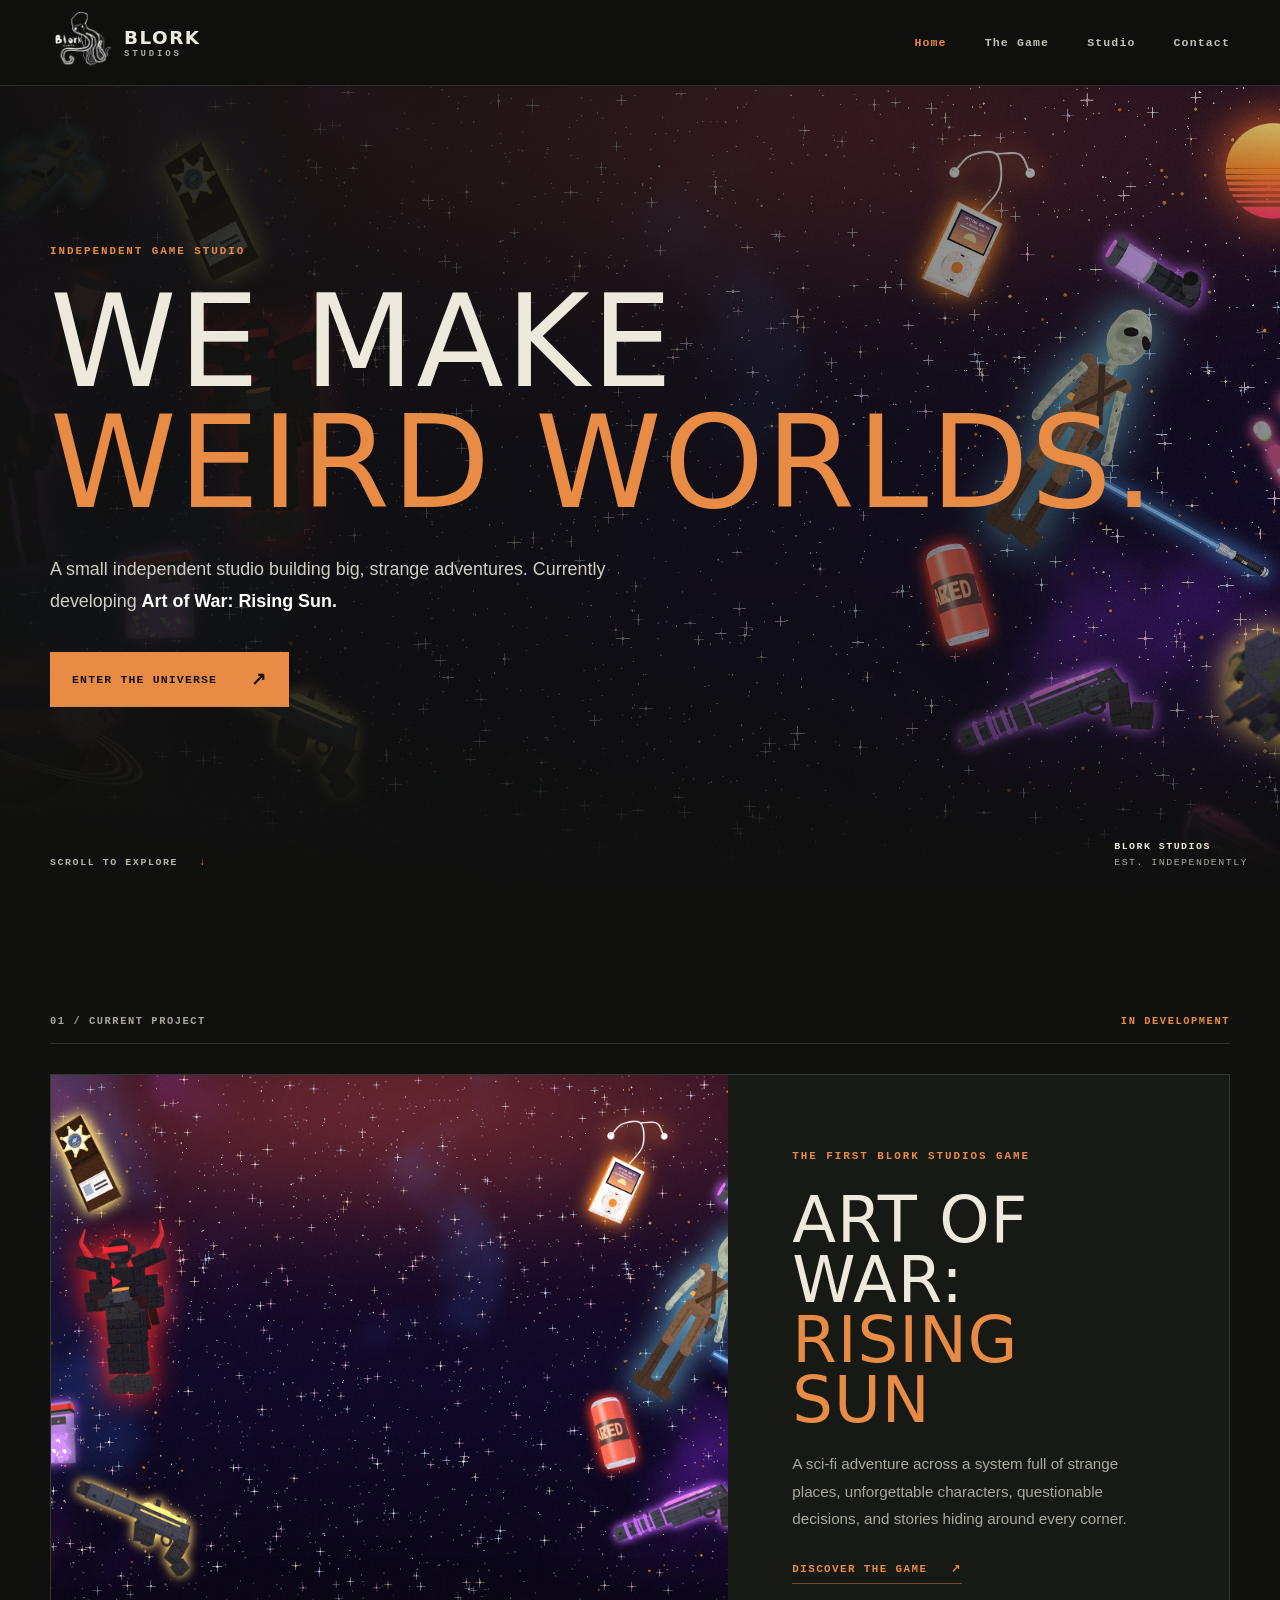
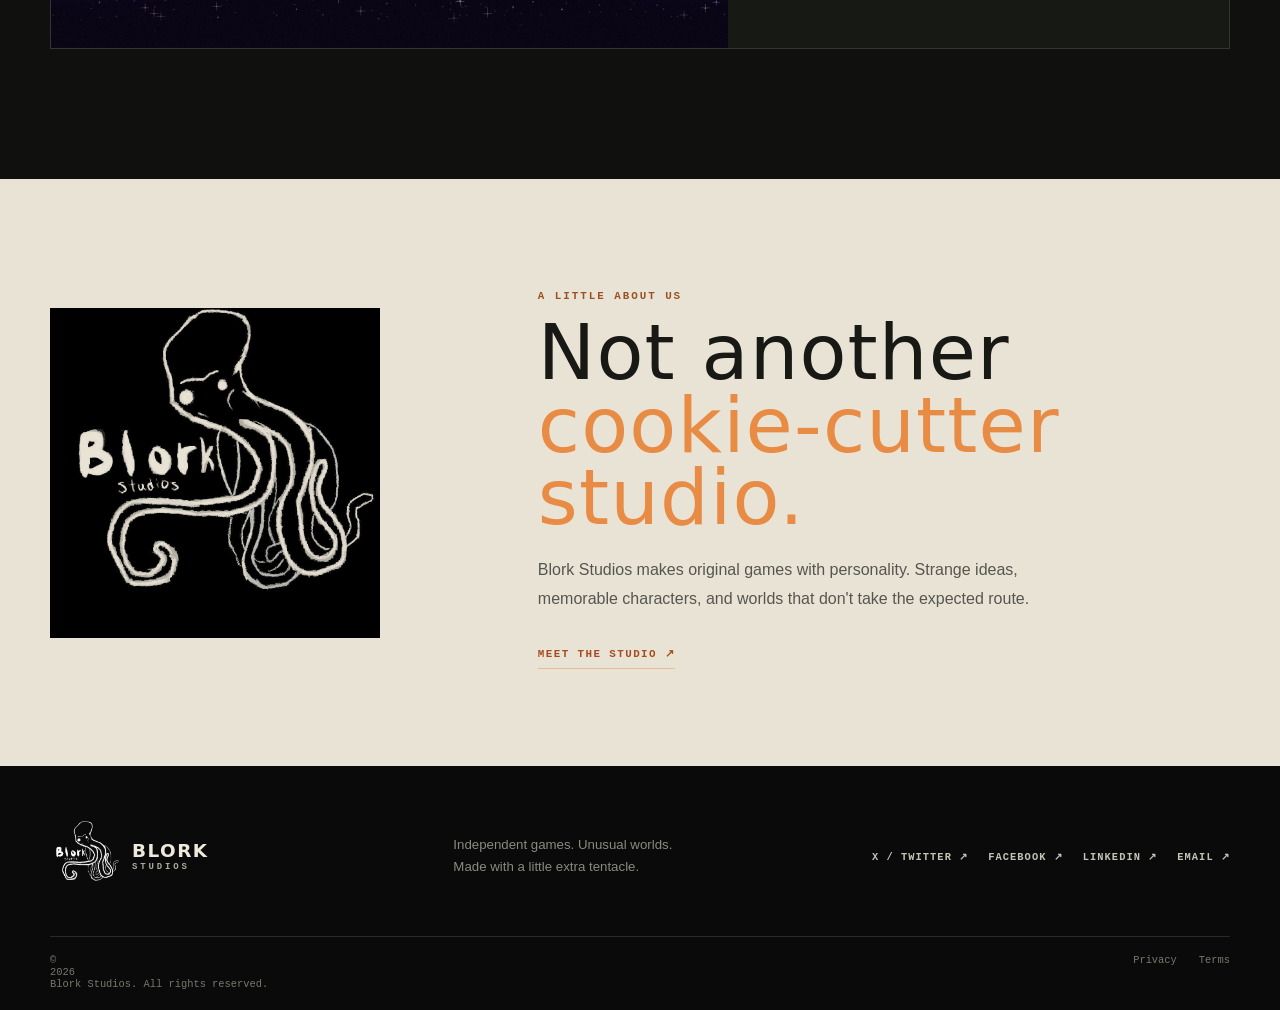
==== index.html @ 01e2d392 "Add studio and professional social links" ====
<!doctype html><html lang="en"><head><meta charset="utf-8"><meta name="viewport" content="width=device-width,initial-scale=1"><title>Blork Studios — Independent Game Studio</title><meta name="description" content="Blork Studios is an independent game studio creating Art of War: Rising Sun, a strange sci-fi adventure."><meta property="og:title" content="Blork Studios"><meta property="og:description" content="Independent games. Unusual worlds."><meta property="og:image" content="https://raw.githubusercontent.com/phil08533/blorkstudios/main/images/art%20of%20war%3A%20setting%20sun/itch-background_2560x1440.jpg"><meta name="theme-color" content="#11110f"><link rel="icon" type="image/jpeg" href="images/blork%20games/873855989_122103760317522382_2329651571615865640_n.jpg"><link rel="stylesheet" href="css/styles.css"><script defer src="js/main.js"></script></head><body class="studio"><header class="site-header"><a class="identity" href="index.html"><img src="../images/blork%20games/873855989_122103760317522382_2329651571615865640_n.jpg" alt="Blork Studios octopus logo"><span>BLORK <small>STUDIOS</small></span></a><button class="menu" aria-label="Open navigation">☰</button><nav><a class="active" href="index.html">Home</a><a class="" href="games/art-of-war.html">The Game</a><a class="" href="about.html">Studio</a><a class="" href="contact.html">Contact</a></nav></header><main><section class="home-hero"><div class="hero-backdrop"></div><div class="hero-content"><p class="eyebrow">INDEPENDENT GAME STUDIO</p><h1>WE MAKE<br><em>WEIRD WORLDS.</em></h1><p class="hero-copy">A small independent studio building big, strange adventures. Currently developing <strong>Art of War: Rising Sun.</strong></p><a class="button" href="games/art-of-war.html">ENTER THE UNIVERSE <span>↗</span></a></div><div class="hero-index">BLORK STUDIOS <span>EST. INDEPENDENTLY</span></div><a class="scroll-cue" href="#featured">SCROLL TO EXPLORE <span>↓</span></a></section><section class="featured wrap" id="featured"><div class="section-kicker"><span>01 / CURRENT PROJECT</span><span>IN DEVELOPMENT</span></div><a class="feature-card" href="games/art-of-war.html"><div class="feature-image"><img src="images/art%20of%20war%3A%20setting%20sun/itch-background_2560x1440.jpg" alt="Art of War: Rising Sun universe"></div><div class="feature-info"><p class="eyebrow">THE FIRST BLORK STUDIOS GAME</p><h2>ART OF WAR:<br><em>RISING SUN</em></h2><p>A sci-fi adventure across a system full of strange places, unforgettable characters, questionable decisions, and stories hiding around every corner.</p><span class="text-link">DISCOVER THE GAME <b>↗</b></span></div></a></section><section class="studio-note"><div class="wrap note-inner"><img src="images/blork%20games/873855989_122103760317522382_2329651571615865640_n.jpg" alt="Blork Studios octopus logo"><div><p class="eyebrow">A LITTLE ABOUT US</p><h2>Not another<br><em>cookie-cutter studio.</em></h2><p>Blork Studios makes original games with personality. Strange ideas, memorable characters, and worlds that don't take the expected route.</p><a class="text-link" href="about.html">MEET THE STUDIO ↗</a></div></div></section></main><footer class="site-footer"><div class="footer-main"><a class="identity" href="index.html"><img src="../images/blork%20games/873855989_122103760317522382_2329651571615865640_n.jpg" alt=""><span>BLORK <small>STUDIOS</small></span></a><p>Independent games. Unusual worlds.<br>Made with a little extra tentacle.</p><div class="socials"><a href="https://x.com/blork" target="_blank" rel="noopener">X / TWITTER ↗</a><a href="https://www.facebook.com/people/Blork-Studio" target="_blank" rel="noopener">FACEBOOK ↗</a><a href="https://www.linkedin.com/in/philip-gonzale" target="_blank" rel="noopener">LINKEDIN ↗</a><a href="mailto:blorkstudios@gmail.com">EMAIL ↗</a></div></div><div class="footer-bottom"><span>© <span data-year></span> Blork Studios. All rights reserved.</span><span><a href="privacy.html">Privacy</a><a href="terms.html">Terms</a></span></div></footer></body></html>
---- css/styles.css ----
:root{--black:#10110f;--black2:#171915;--paper:#eee9dd;--muted:#aaa99e;--line:#ffffff20;--orange:#e78b45;--display:Impact,'Arial Narrow',system-ui,sans-serif;--body:Arial,Helvetica,sans-serif;--mono:'Courier New',monospace}*{box-sizing:border-box}html{scroll-behavior:smooth}body{margin:0;background:var(--black);color:var(--paper);font:16px/1.65 var(--body)}a{color:inherit;text-decoration:none}img{display:block;max-width:100%}.wrap{width:min(1180px,calc(100% - 64px));margin:auto}h1,h2,h3{font-family:var(--display);font-weight:500;line-height:.94;letter-spacing:.015em;margin:0}h1{font-size:clamp(4.4rem,10vw,9.5rem)}h2{font-size:clamp(3rem,6vw,6rem)}h3{font-size:2rem}em{font-style:normal;color:var(--orange)}.eyebrow{font:700 .68rem var(--mono);letter-spacing:.18em;color:var(--orange)}.site-header{height:86px;padding:0 max(32px,calc((100vw - 1180px)/2));display:flex;align-items:center;justify-content:space-between;border-bottom:1px solid var(--line);position:relative;z-index:10;background:#10110ff2}.identity{display:flex;align-items:center;gap:12px;font:700 1.15rem var(--display);letter-spacing:.08em}.identity img{width:62px;height:62px;object-fit:contain;mix-blend-mode:screen}.identity small{display:block;font:600 .56rem var(--mono);letter-spacing:.32em;color:var(--muted);margin-top:1px}.site-header nav{display:flex;gap:38px;font:700 .72rem var(--mono);letter-spacing:.1em}.site-header nav a{color:#c2c0b5;transition:color .2s}.site-header nav a:hover,.site-header nav a.active{color:var(--orange)}.menu{display:none;background:none;border:0;color:var(--paper);font-size:1.5rem}.home-hero,.game-hero{min-height:calc(100vh - 86px);position:relative;display:flex;align-items:center;overflow:hidden;background:#171714}.hero-backdrop{position:absolute;inset:0;background-image:linear-gradient(90deg,#10110ff2 0%,#10110fbf 43%,#10110f35 100%),linear-gradient(0deg,#10110f 0%,transparent 30%),url('../images/art%20of%20war%3A%20setting%20sun/itch-background_2560x1440.jpg');background-size:cover;background-position:center}.hero-content{position:relative;z-index:1;width:min(1180px,calc(100% - 64px));margin:auto;padding:95px 0 140px}.hero-content h1{margin:25px 0 30px}.hero-copy{max-width:560px;color:#d0cec4;font-size:1.12rem;line-height:1.8;margin:0 0 34px}.hero-copy strong{color:white}.button{display:inline-flex;align-items:center;gap:34px;background:var(--orange);color:#17120e;padding:17px 22px;font:700 .72rem var(--mono);letter-spacing:.1em;transition:background .2s,transform .2s}.button:hover{background:#ffad6b;transform:translateY(-3px)}.button span{font-size:1.1rem}.hero-index{position:absolute;right:32px;bottom:32px;z-index:2;font:700 .62rem var(--mono);letter-spacing:.15em;color:#eee9dd}.hero-index span{display:block;text-align:right;color:#aaa99e;font-weight:400;margin-top:5px}.scroll-cue{position:absolute;bottom:32px;left:max(32px,calc((100vw - 1180px)/2));font:700 .62rem var(--mono);letter-spacing:.16em;color:#b7b4a9}.scroll-cue span{color:var(--orange);padding-left:14px}.featured{padding:115px 0 130px}.section-kicker{display:flex;justify-content:space-between;border-bottom:1px solid var(--line);padding-bottom:16px;margin-bottom:30px;font:700 .65rem var(--mono);letter-spacing:.15em;color:#a9a79c}.section-kicker span:last-child{color:var(--orange)}.feature-card{display:grid;grid-template-columns:1.15fr .85fr;min-height:420px;background:var(--black2);border:1px solid var(--line);transition:border-color .2s}.feature-card:hover{border-color:var(--orange)}.feature-image{overflow:hidden;min-height:420px}.feature-image img{width:100%;height:100%;object-fit:cover;transition:transform .6s}.feature-card:hover .feature-image img{transform:scale(1.04)}.feature-info{padding:clamp(30px,5vw,70px);display:flex;flex-direction:column;align-items:flex-start;justify-content:center}.feature-info h2{font-size:clamp(3rem,5vw,5rem);margin:17px 0 20px}.feature-info>p:not(.eyebrow){color:var(--muted);line-height:1.8;font-size:.95rem;margin:0 0 30px}.text-link{font:700 .68rem var(--mono);letter-spacing:.13em;color:var(--orange);border-bottom:1px solid #e78b4570;padding-bottom:8px}.text-link b{padding-left:16px}.studio-note{background:#e9e3d6;color:#181915;padding:100px 0}.note-inner{display:grid;grid-template-columns:.7fr 1.3fr;align-items:center;gap:9vw}.note-inner>img{width:min(100%,330px);mix-blend-mode:multiply}.note-inner h2{font-size:clamp(3rem,6vw,5.5rem);margin:15px 0 22px}.note-inner .eyebrow{color:#9c5125}.note-inner p:not(.eyebrow){max-width:550px;color:#55564f;line-height:1.8;margin-bottom:26px}.note-inner .text-link{color:#a54d20}.site-footer{padding:55px max(32px,calc((100vw - 1180px)/2)) 20px;background:#090a09}.footer-main{display:grid;grid-template-columns:1fr 1fr 1fr;align-items:center;gap:30px;padding-bottom:45px}.footer-main .identity img{width:70px;height:70px}.footer-main>p{color:#898a81;font-size:.83rem}.socials{display:flex;justify-content:flex-end;gap:20px;flex-wrap:wrap}.socials a,.contact-socials a{font:700 .65rem var(--mono);letter-spacing:.1em;color:#c5c2b7}.socials a:hover,.contact-socials a:hover{color:var(--orange)}.footer-bottom{border-top:1px solid var(--line);padding-top:17px;display:flex;justify-content:space-between;color:#77796f;font: .65rem var(--mono)}.footer-bottom span:last-child{display:flex;gap:22px}.footer-bottom a:hover{color:var(--orange)}.game{--orange:#ed9950}.game-hero .hero-backdrop{background-image:linear-gradient(90deg,#100d0cf5 0%,#100d0cbd 46%,#100d0c38 100%),linear-gradient(0deg,#100d0c 0%,transparent 30%),url('../images/art%20of%20war%3A%20setting%20sun/itch-background_2560x1440.jpg')}.game-intro{padding:120px 0;display:grid;grid-template-columns:.85fr 1.15fr;gap:8vw}.game-intro h2{margin-top:20px}.intro-copy{color:#aaa99e;max-width:620px}.intro-copy .large{font-size:1.4rem;line-height:1.5;color:#eee9dd}.world-features{background:#1a1b17;padding:100px 0}.feature-grid{display:grid;grid-template-columns:repeat(4,1fr);gap:28px}.feature-grid article{border-top:1px solid #ffffff30;padding-top:18px}.feature-grid article>span{font:.68rem var(--mono);color:var(--orange)}.feature-grid h3{font-size:1.7rem;margin:30px 0 12px}.feature-grid p{font-size:.86rem;color:#aaa99e;line-height:1.8}.gallery-section{padding:120px 0}.section-heading{display:flex;justify-content:space-between;align-items:end;gap:30px;margin-bottom:40px}.section-heading h2{margin-top:16px}.section-heading>p{max-width:360px;color:var(--muted);font-size:.9rem}.gallery-grid{display:grid;grid-template-columns:repeat(3,1fr);gap:12px}.gallery-grid figure{position:relative;margin:0;overflow:hidden;background:#24241f;cursor:zoom-in}.gallery-grid figure.gallery-wide{grid-column:span 2}.gallery-grid img{width:100%;height:250px;object-fit:cover;transition:transform .45s,filter .3s;filter:saturate(.82)}.gallery-grid .gallery-wide img{height:360px}.gallery-grid figure:hover img{transform:scale(1.045);filter:saturate(1.1)}.gallery-grid figcaption{position:absolute;bottom:0;left:0;right:0;padding:40px 16px 13px;background:linear-gradient(transparent,#000c);font:700 .62rem var(--mono);letter-spacing:.14em}.game-outro{padding:110px 0;background:linear-gradient(115deg,#29170f,#100d0c 70%)}.game-outro h2{margin:20px 0}.game-outro>div>p:not(.eyebrow){max-width:500px;color:#b8aca1;margin:0 0 28px}.lightbox{position:fixed;inset:0;z-index:50;background:#050605f5;display:flex;align-items:center;justify-content:center;padding:45px}.lightbox[hidden]{display:none}.lightbox img{max-width:90vw;max-height:82vh;object-fit:contain}.lightbox button{position:absolute;background:none;border:0;color:white;font-size:3rem;cursor:pointer}.lightbox .close{right:25px;top:10px}.lightbox .prev{left:20px;top:48%}.lightbox .next{right:20px;top:48%}.lightbox p{position:absolute;bottom:12px;color:#ccc;font:.7rem var(--mono)}.simple-hero{padding:115px 0 90px;background:linear-gradient(110deg,#24241f,#10110f 70%)}.simple-hero h1{margin:20px 0}.simple-hero .hero-copy{margin:0}.about-content{padding:110px 0;display:grid;grid-template-columns:.7fr 1.3fr;gap:10vw;align-items:center}.about-mark img{width:100%;max-width:320px;mix-blend-mode:screen}.about-content h2{font-size:clamp(3rem,5vw,5.5rem);margin:15px 0 25px}.about-content p:not(.eyebrow){color:#b5b4aa;line-height:1.9;max-width:650px}.about-content p a{color:var(--orange)}.about-content .text-link{display:inline-block;margin-top:15px}.contact-page{padding:125px 0 145px;min-height:70vh}.contact-page h1{font-size:clamp(3.5rem,8vw,7rem);margin:22px 0}.contact-page .hero-copy{max-width:650px}.email-link{display:inline-flex;align-items:center;gap:40px;padding:18px 0;border-bottom:1px solid var(--orange);font-size:clamp(1.2rem,3vw,2rem);color:var(--paper)}.email-link span{color:var(--orange)}.contact-socials{display:flex;gap:28px;align-items:center;margin-top:65px;flex-wrap:wrap}.contact-socials .eyebrow{width:100%;margin:0 0 -10px}.legal{width:min(820px,calc(100% - 48px));margin:auto;padding:85px 0 110px;color:#c5c2b7}.legal h1{font-size:clamp(3rem,6vw,5rem);margin:18px 0}.legal h2{font:500 1.5rem var(--display);margin:38px 0 10px;color:var(--paper)}.legal p{font-size:.9rem;line-height:1.9}.legal a{color:var(--orange);text-decoration:underline}.legal .date{font:.7rem var(--mono);color:#8f9087;margin-bottom:35px}.notice{padding:20px;background:#1a1b17;border:1px solid var(--line);font-size:.8rem;margin-top:35px}@media(max-width:850px){.site-header{height:76px;padding:0 24px}.menu{display:block}.site-header nav{display:none;position:absolute;top:76px;left:0;right:0;background:#10110f;padding:25px;flex-direction:column;gap:22px;border-bottom:1px solid var(--line)}.site-header nav.open{display:flex}.identity img{width:52px;height:52px}.hero-content{width:calc(100% - 48px)}.feature-card{grid-template-columns:1fr}.feature-image{min-height:260px;height:300px}.feature-info{padding:35px}.note-inner{grid-template-columns:.55fr 1fr;gap:35px}.note-inner>img{width:100%}.footer-main{grid-template-columns:1fr 1fr}.footer-main>p{display:none}.socials{justify-content:flex-end}.game-intro{grid-template-columns:1fr;gap:30px;padding:85px 0}.feature-grid{grid-template-columns:1fr 1fr}.section-heading{align-items:flex-start;flex-direction:column}.about-content{grid-template-columns:.5fr 1fr;gap:35px}}@media(max-width:560px){.wrap{width:calc(100% - 40px)}h1{font-size:clamp(3.7rem,16vw,6rem)}.home-hero,.game-hero{min-height:calc(90svh - 76px)}.hero-backdrop{background-position:60% center}.hero-content{width:calc(100% - 40px);padding:75px 0 125px}.hero-index{right:20px;bottom:18px;font-size:.55rem}.scroll-cue{left:20px;bottom:20px;font-size:.55rem}.featured{padding:75px 0 85px}.feature-info h2{font-size:3.5rem}.studio-note{padding:75px 0}.note-inner{grid-template-columns:1fr;gap:25px}.note-inner>img{width:180px}.site-footer{padding:40px 20px 18px}.footer-main{grid-template-columns:1fr;gap:22px;padding-bottom:28px}.socials{justify-content:flex-start}.footer-bottom{gap:15px;flex-direction:column}.game-intro{padding:75px 0}.world-features{padding:75px 0}.feature-grid{grid-template-columns:1fr;gap:15px}.feature-grid h3{margin:16px 0 8px}.gallery-section{padding:75px 0}.gallery-grid{grid-template-columns:1fr 1fr;gap:8px}.gallery-grid figure.gallery-wide{grid-column:span 2}.gallery-grid img{height:155px}.gallery-grid .gallery-wide img{height:220px}.game-outro{padding:80px 0}.about-content{grid-template-columns:1fr;padding:75px 0;gap:20px}.about-mark img{width:180px}.simple-hero{padding:85px 0}.contact-page{padding:90px 0}.contact-socials{gap:18px}.contact-socials .eyebrow{width:100%}.lightbox{padding:18px}.lightbox img{max-width:96vw}.lightbox .prev{left:0}.lightbox .next{right:0}}
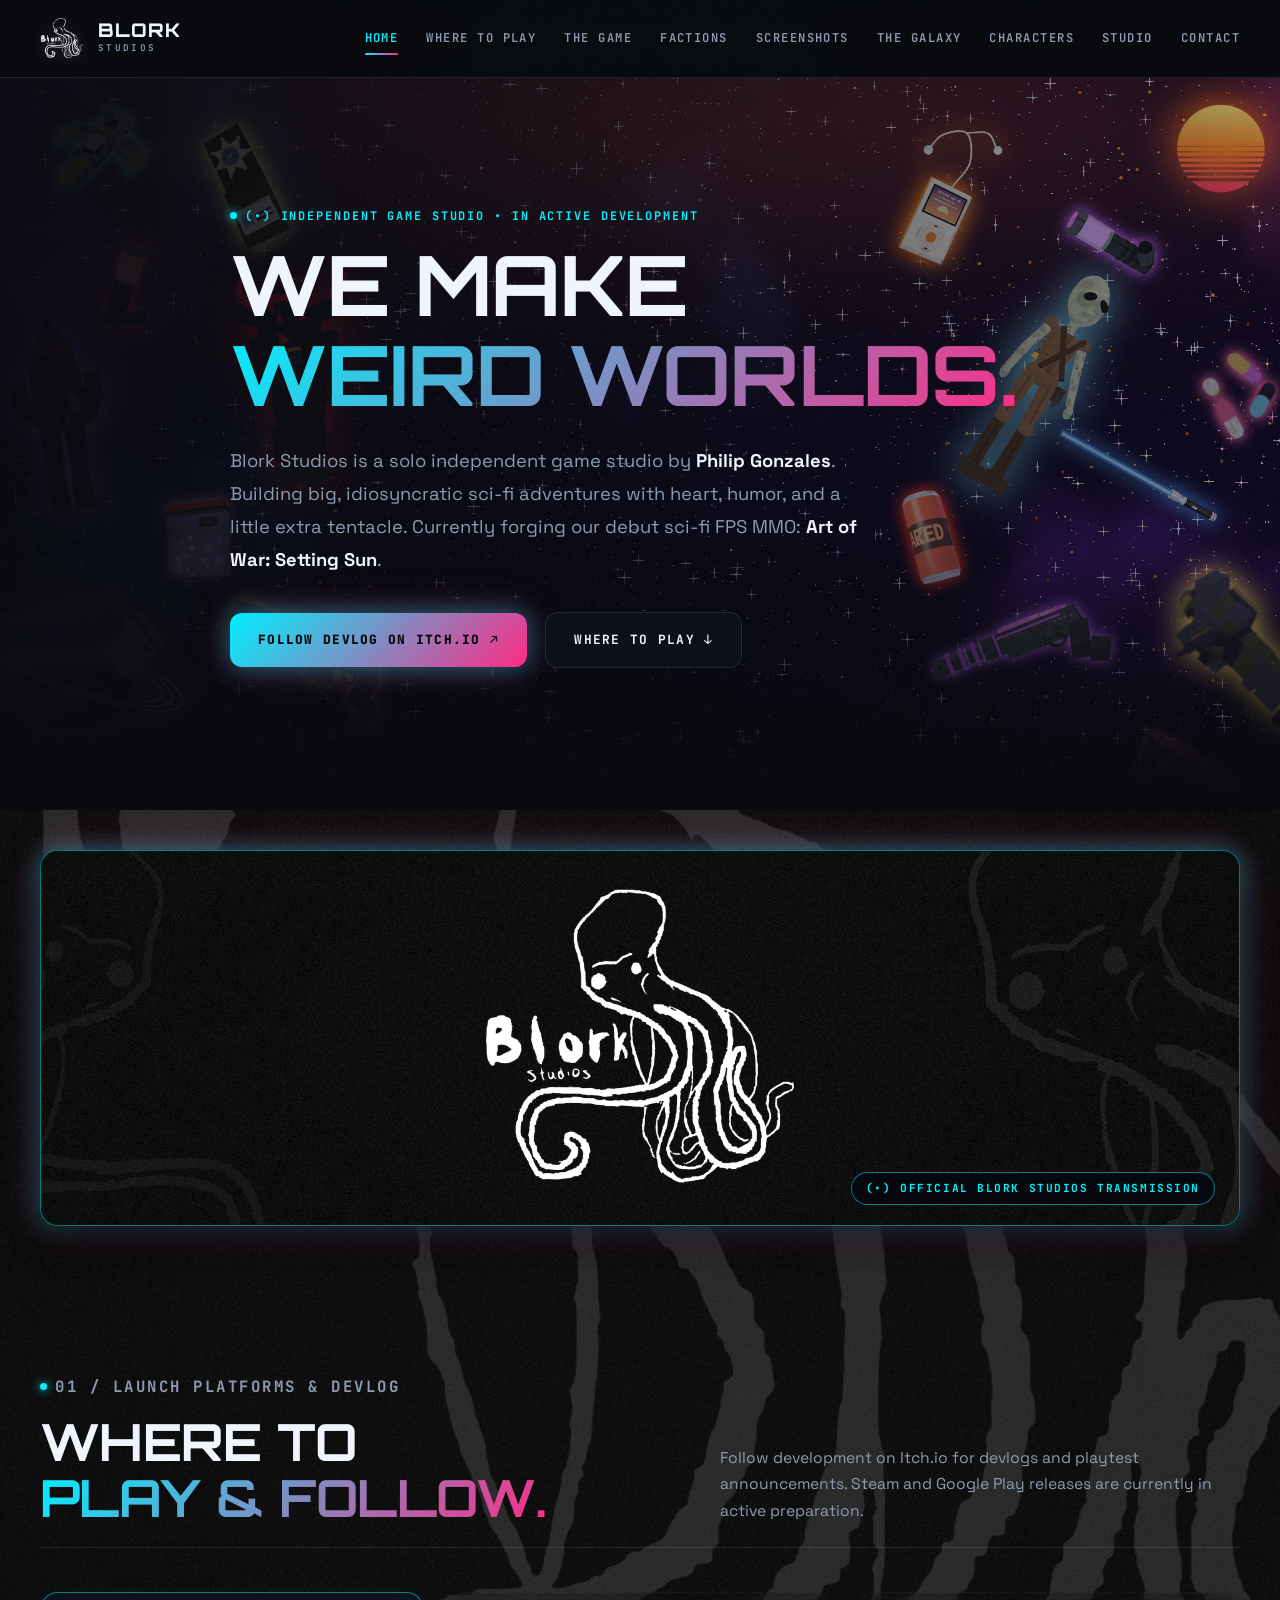
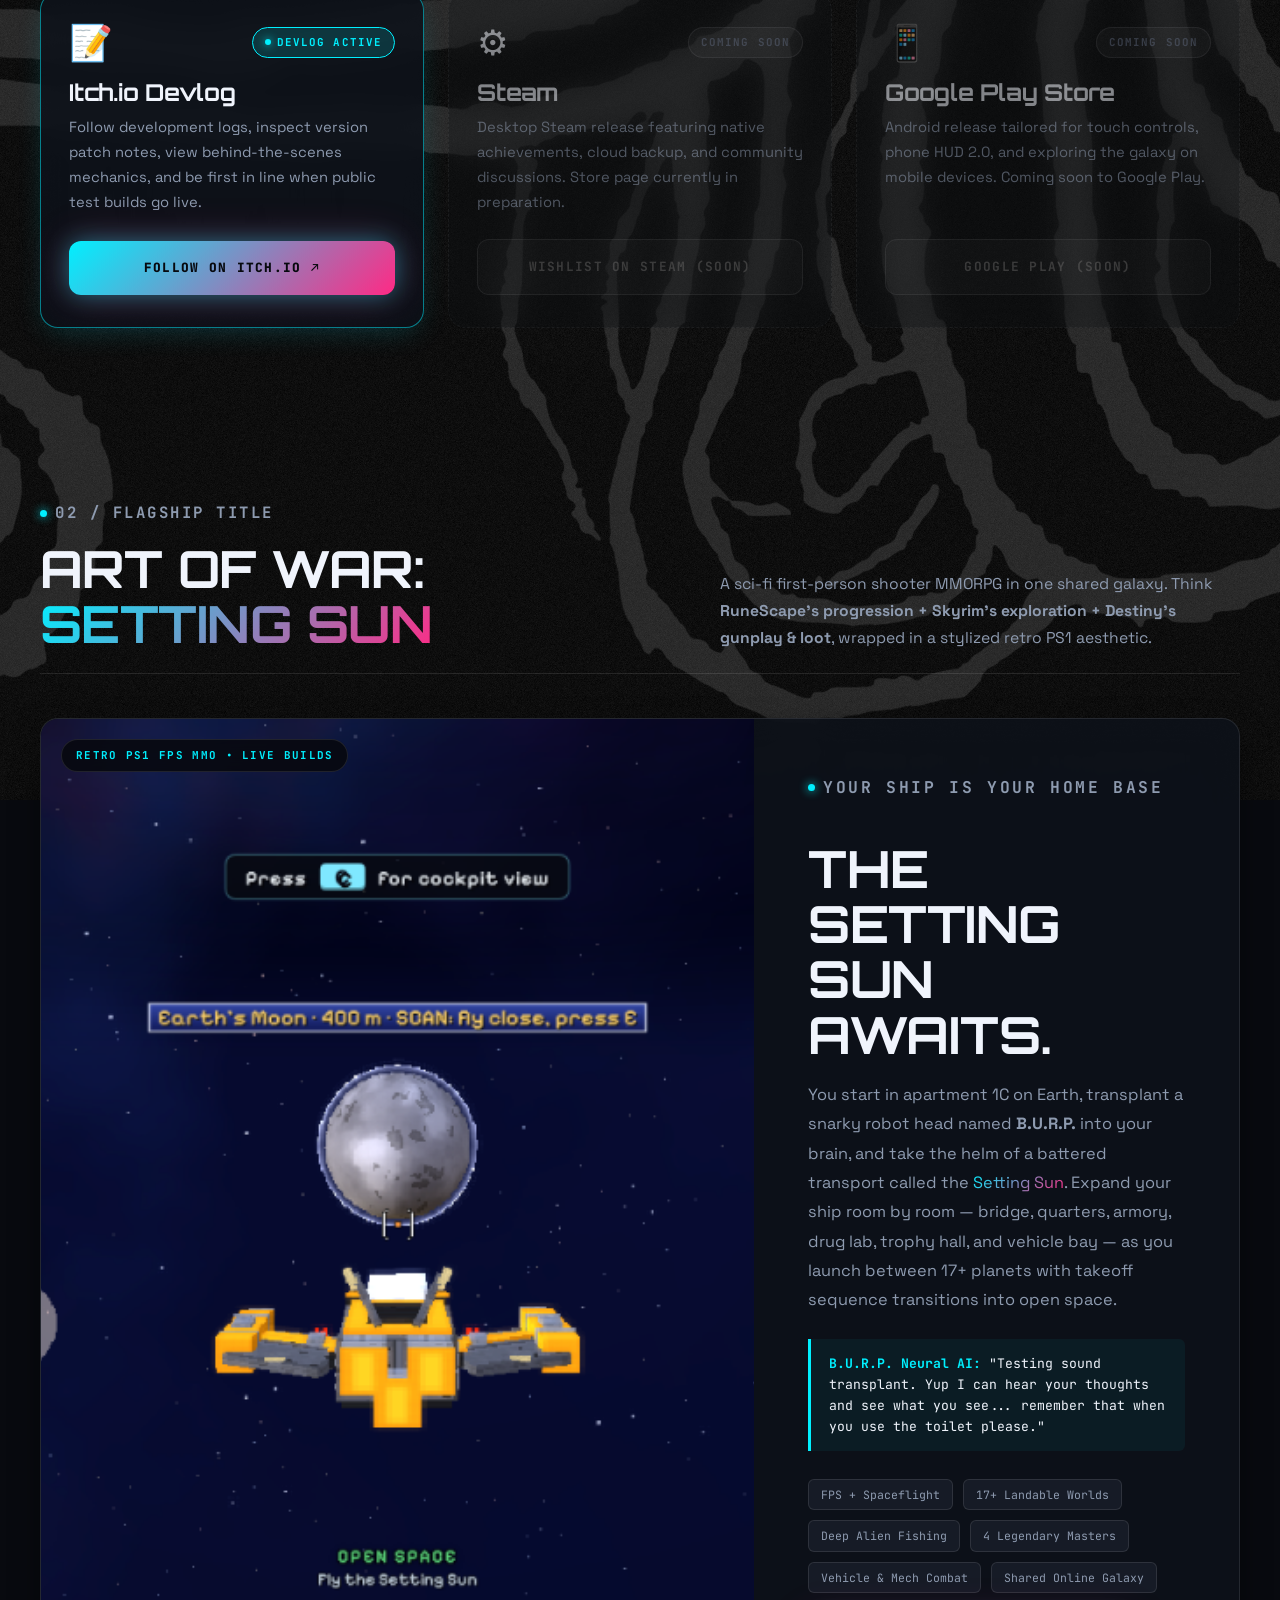
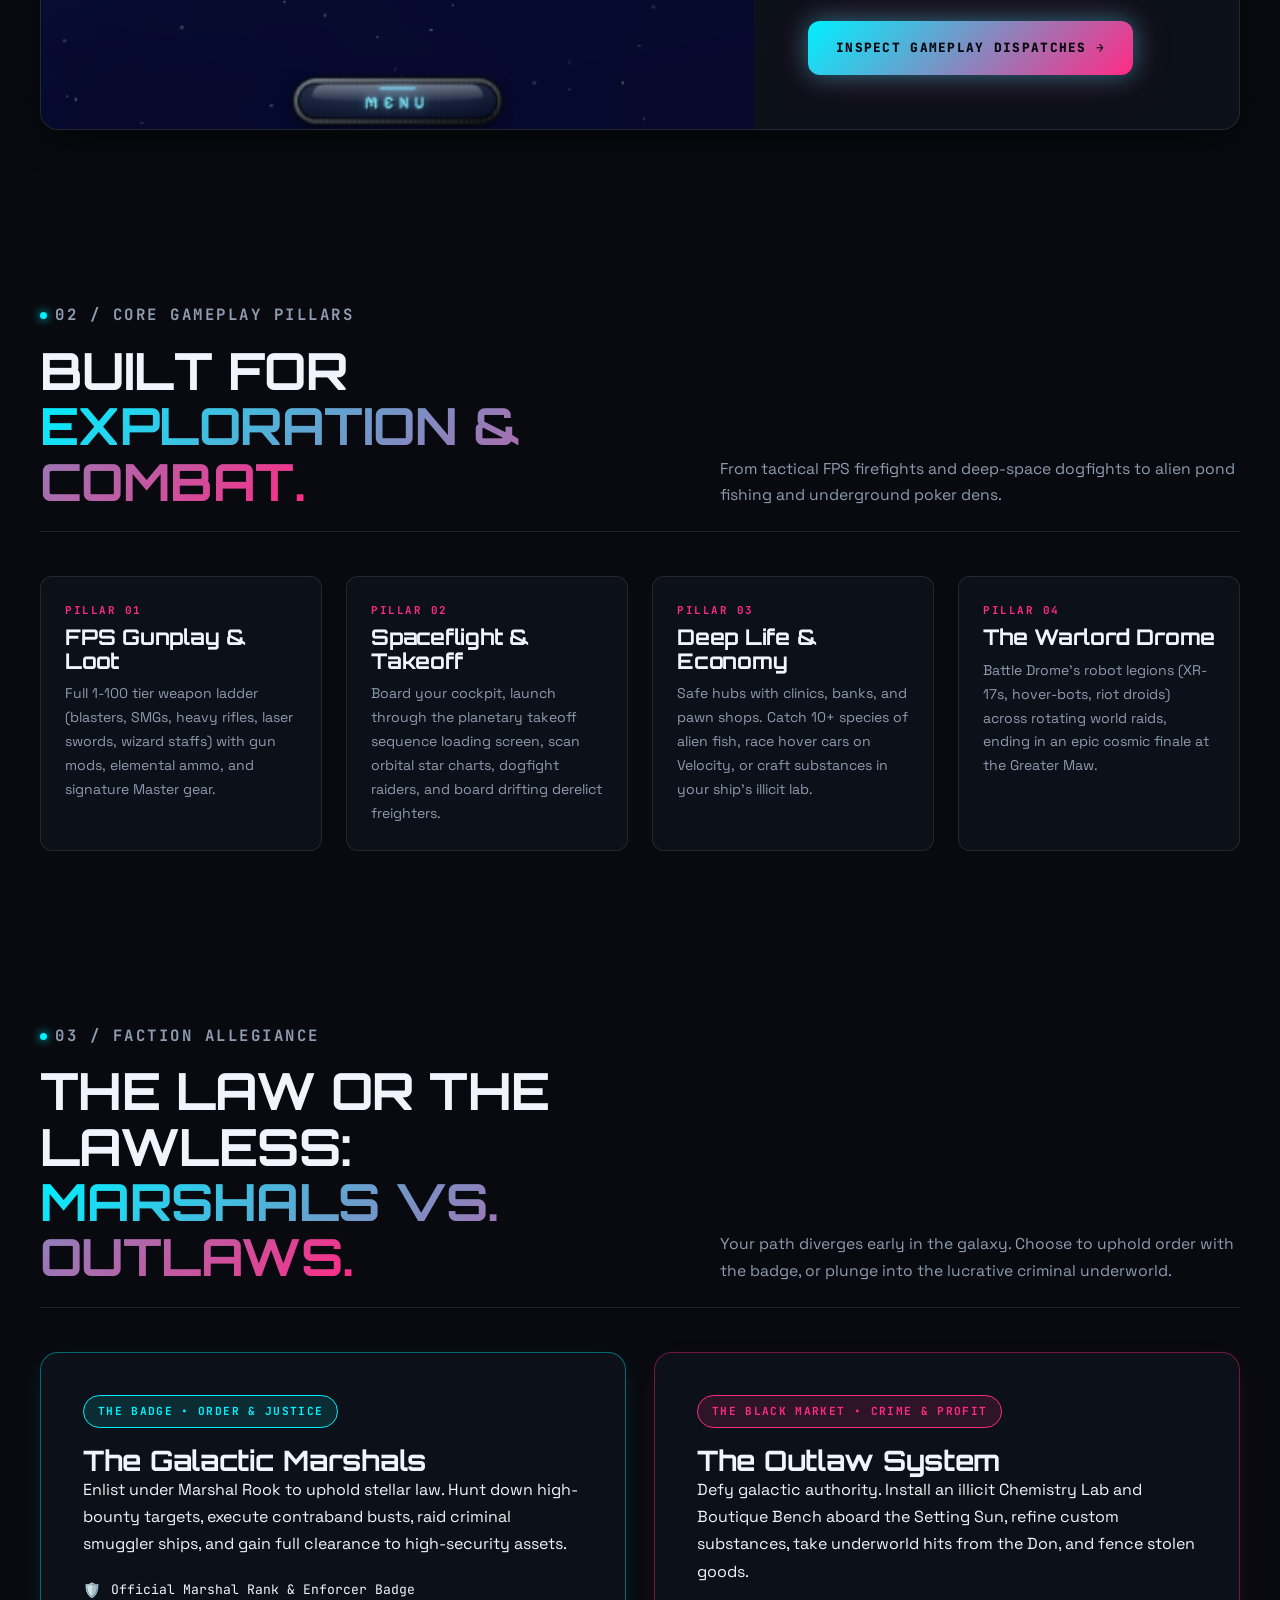
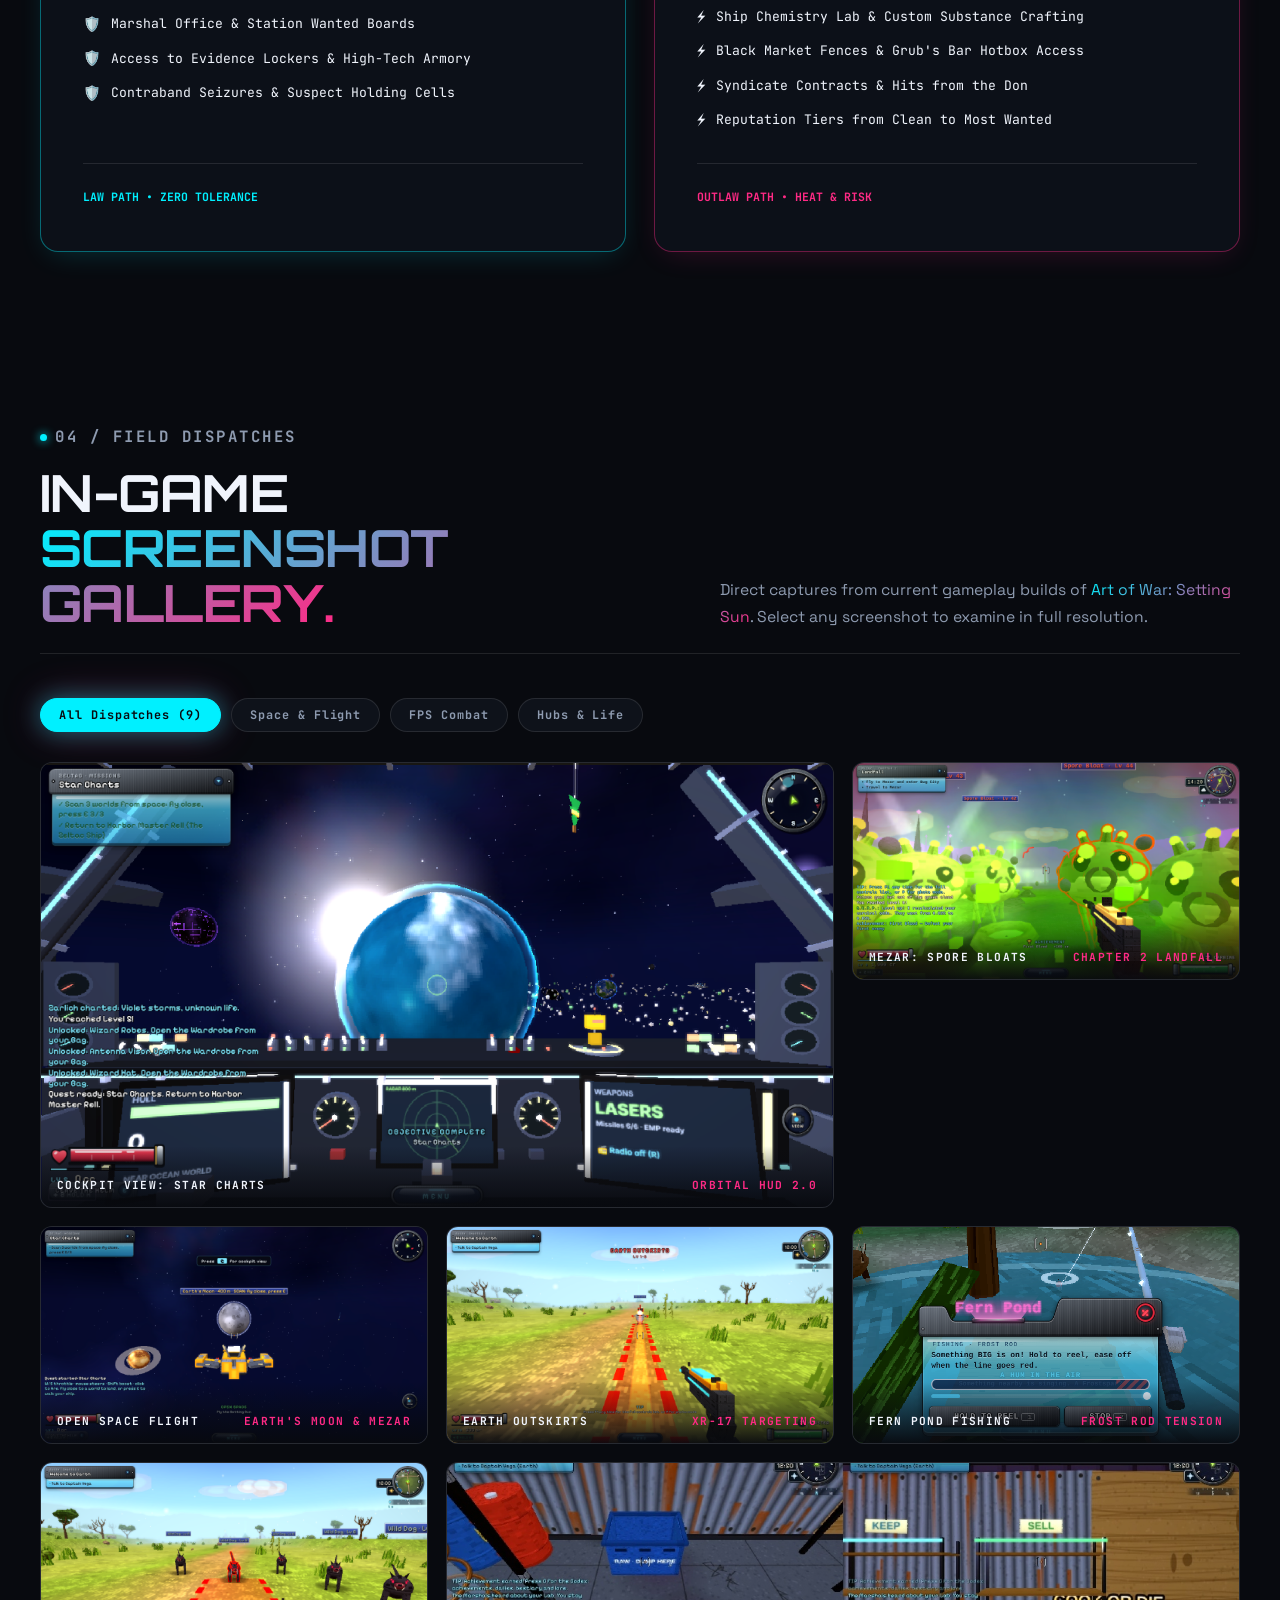
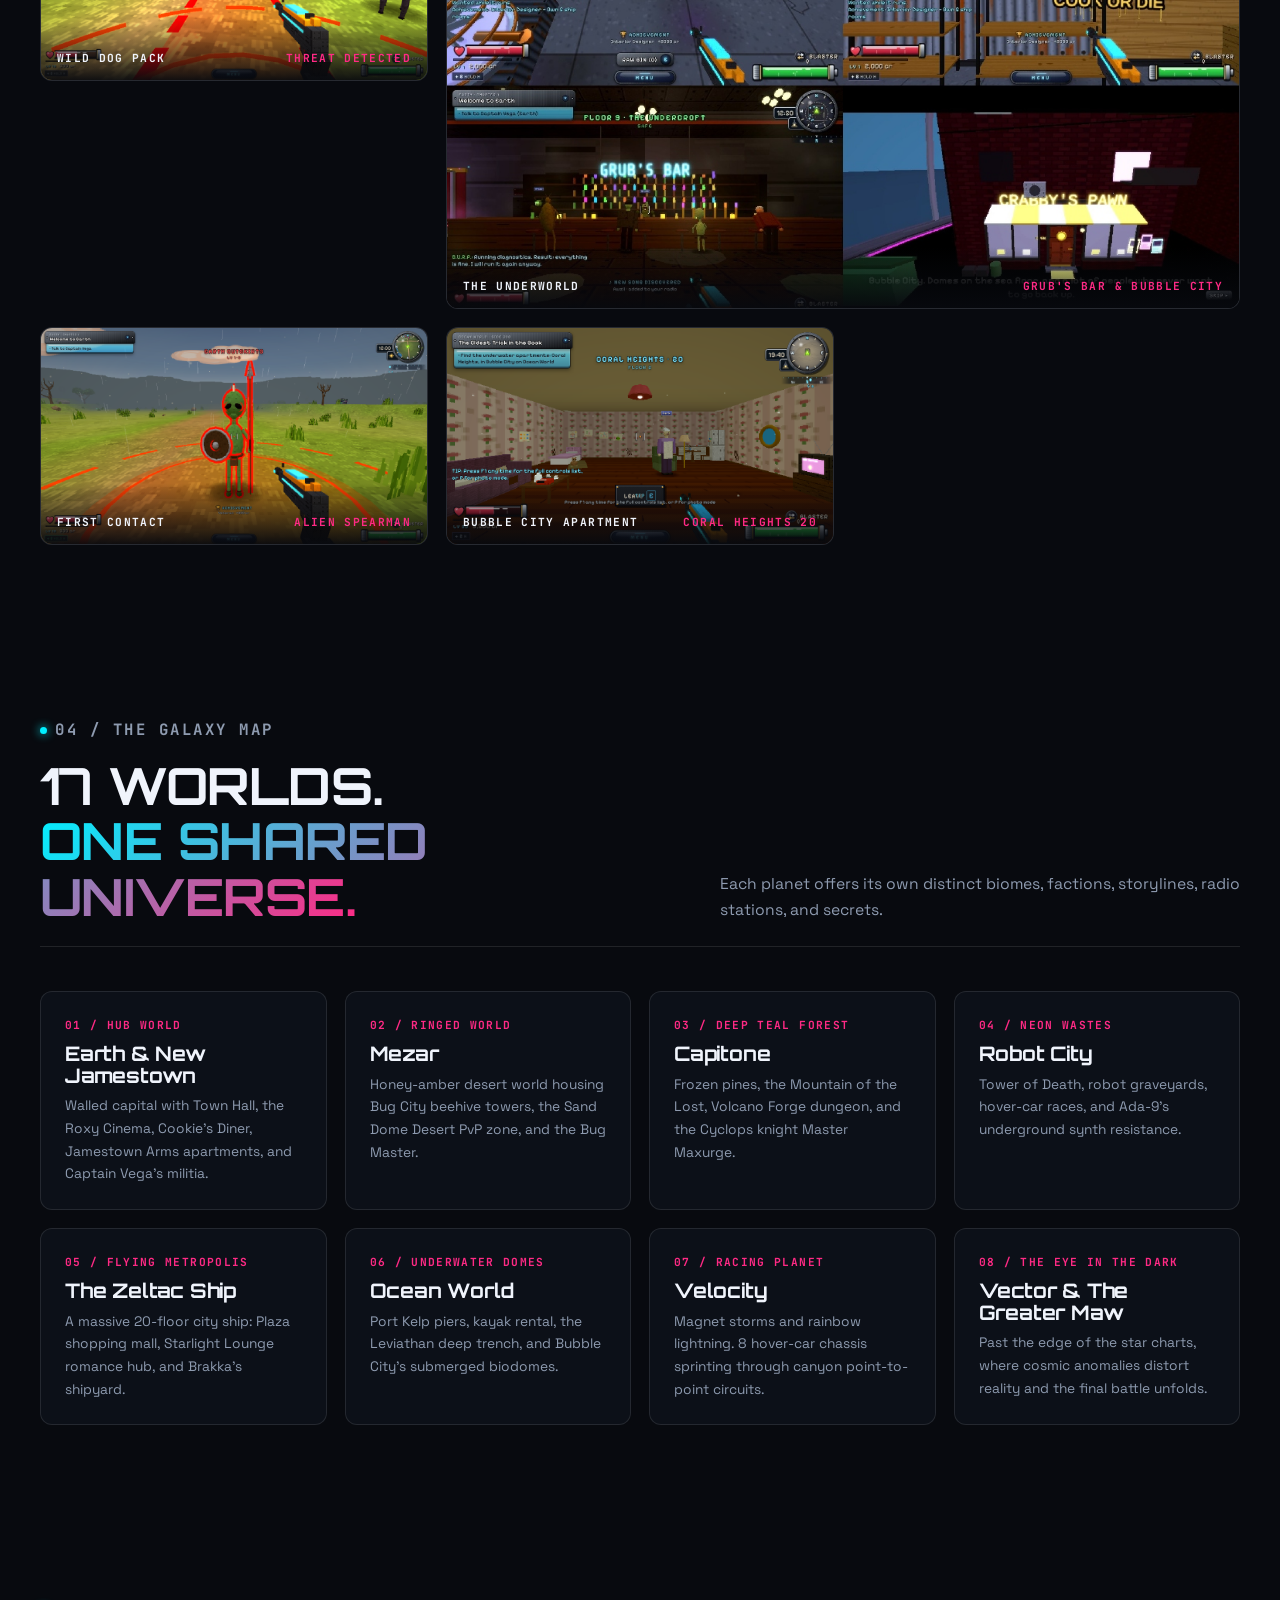
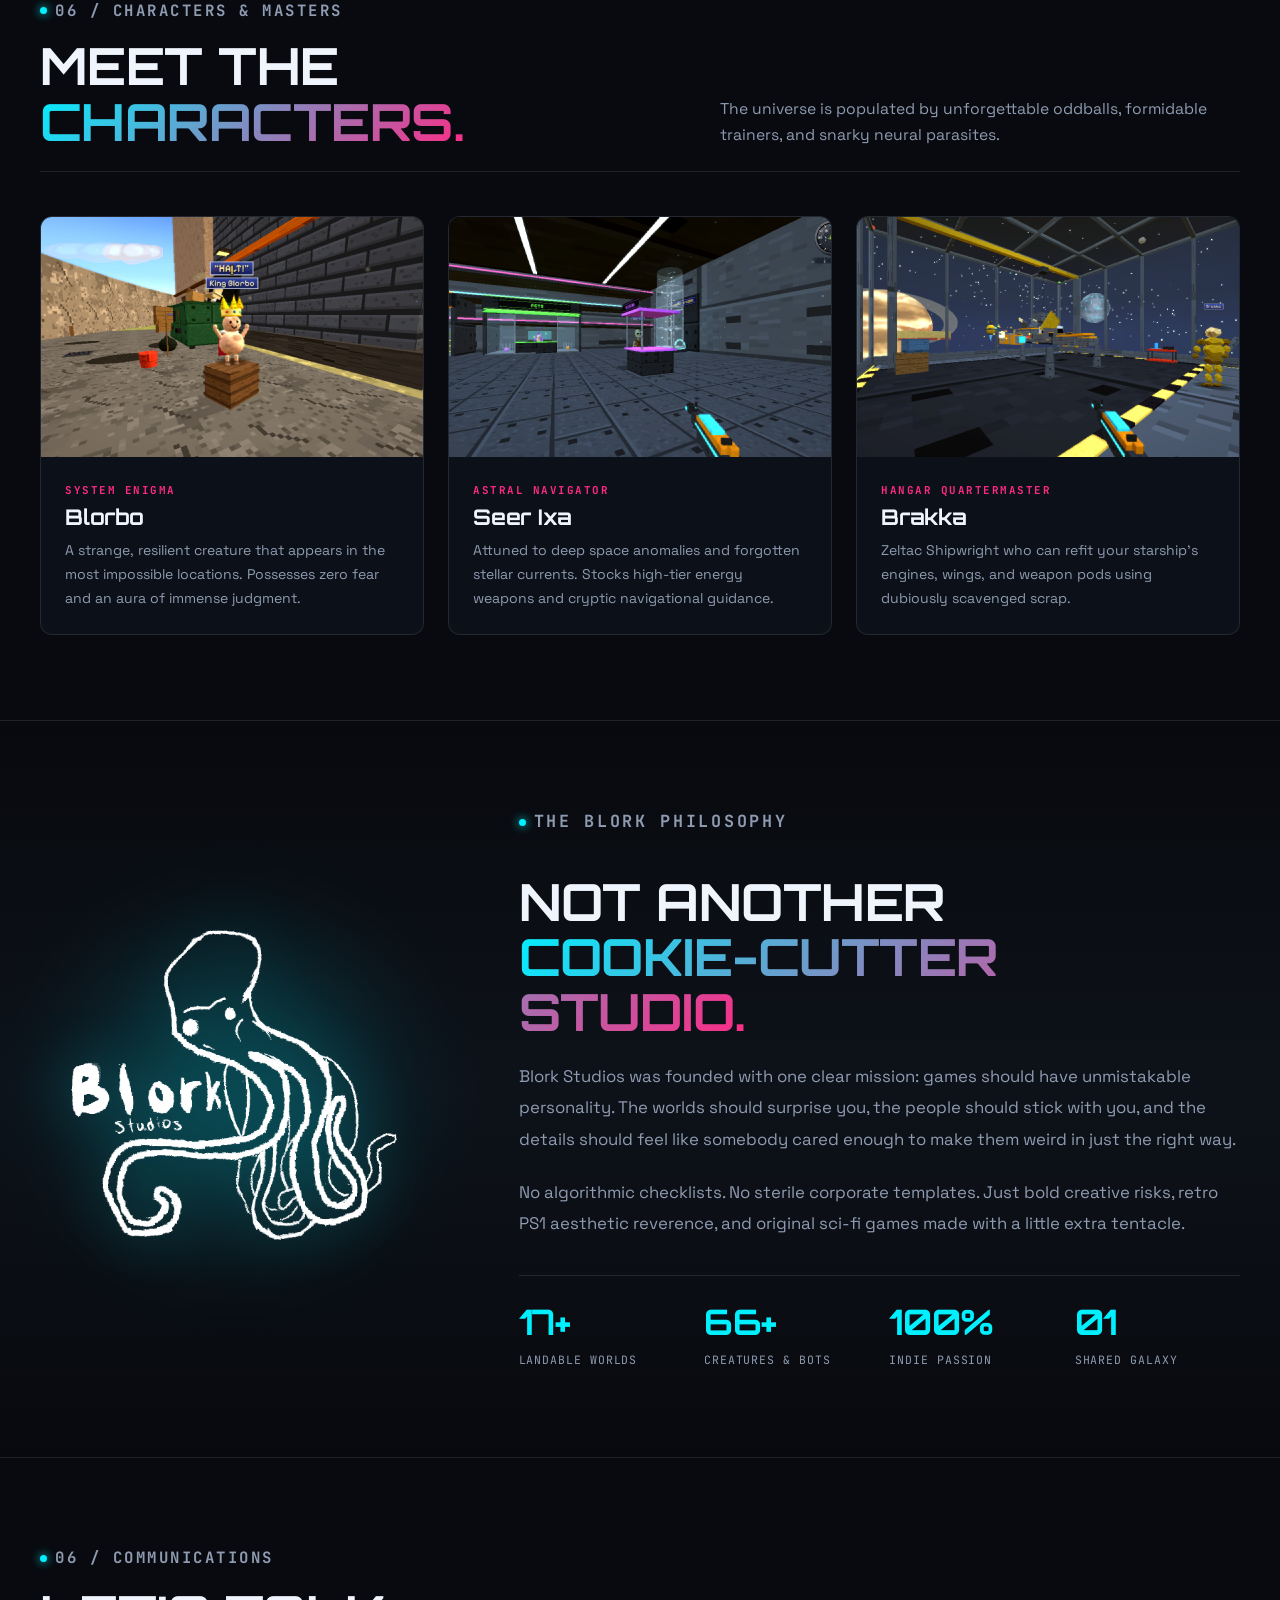
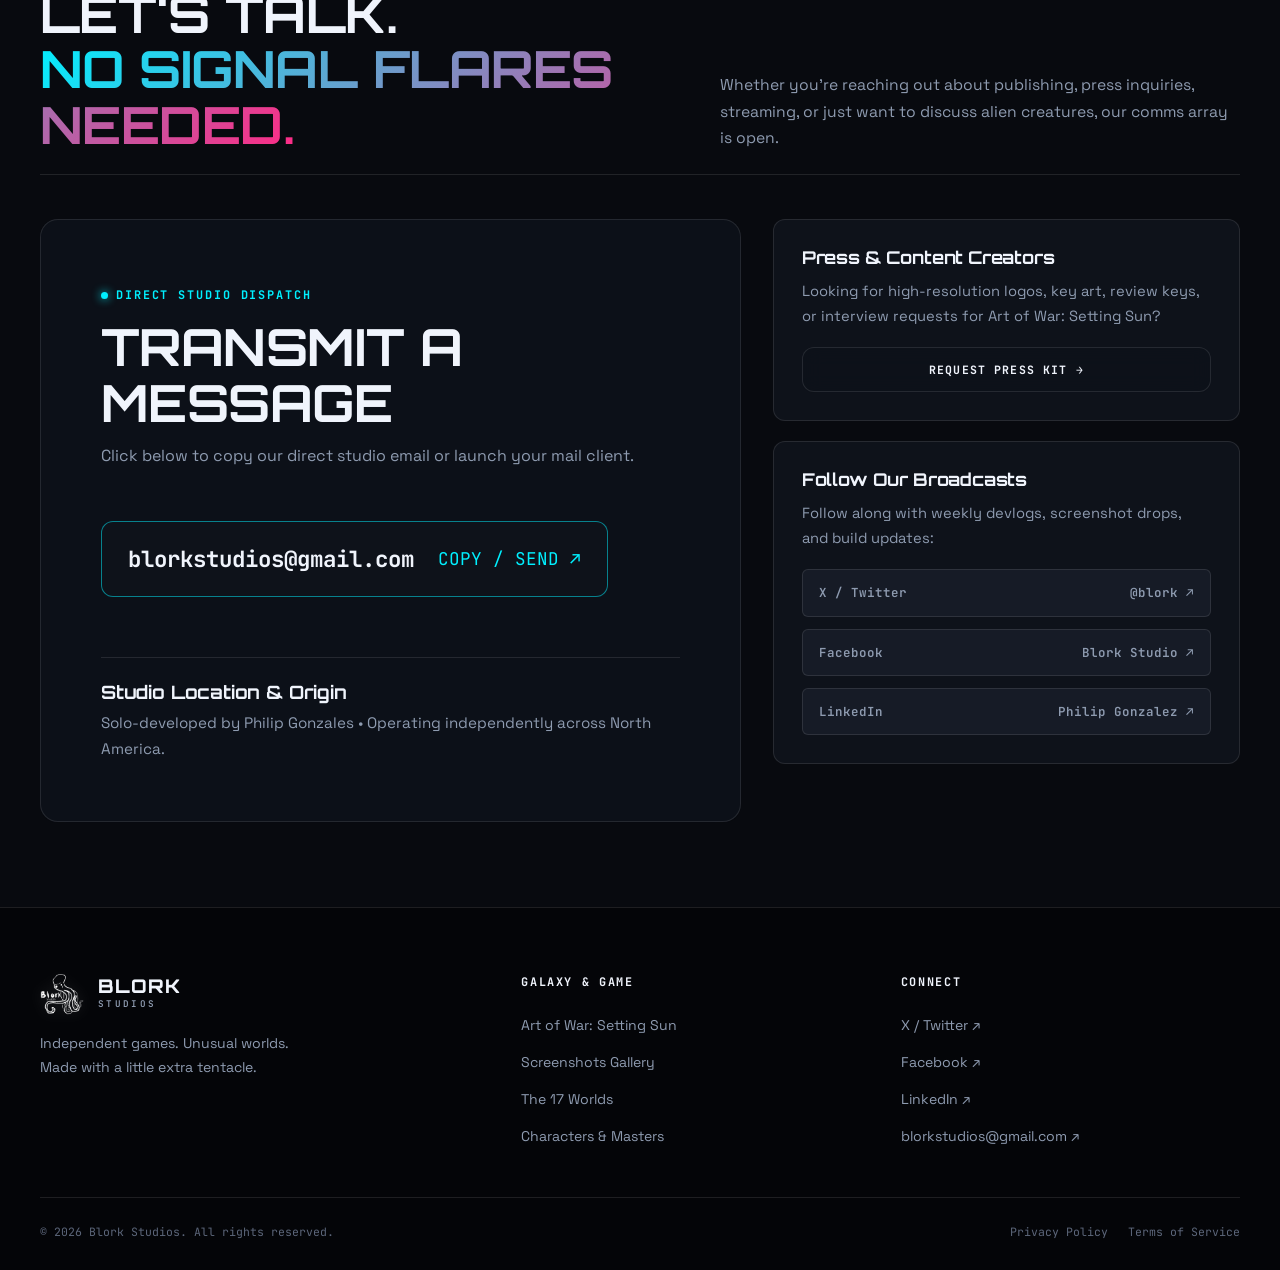
==== commit 92bc197f: "website build 1.0" ====
--- a/index.html
+++ b/index.html
@@ -1 +1,622 @@
-<!doctype html><html lang="en"><head><meta charset="utf-8"><meta name="viewport" content="width=device-width,initial-scale=1"><title>Blork Studios — Independent Game Studio</title><meta name="description" content="Blork Studios is an independent game studio creating Art of War: Rising Sun, a strange sci-fi adventure."><meta property="og:title" content="Blork Studios"><meta property="og:description" content="Independent games. Unusual worlds."><meta property="og:image" content="https://raw.githubusercontent.com/phil08533/blorkstudios/main/images/art%20of%20war%3A%20setting%20sun/itch-background_2560x1440.jpg"><meta name="theme-color" content="#11110f"><link rel="icon" type="image/jpeg" href="images/blork%20games/873855989_122103760317522382_2329651571615865640_n.jpg"><link rel="stylesheet" href="css/styles.css"><script defer src="js/main.js"></script></head><body class="studio"><header class="site-header"><a class="identity" href="index.html"><img src="../images/blork%20games/873855989_122103760317522382_2329651571615865640_n.jpg" alt="Blork Studios octopus logo"><span>BLORK <small>STUDIOS</small></span></a><button class="menu" aria-label="Open navigation">☰</button><nav><a class="active" href="index.html">Home</a><a class="" href="games/art-of-war.html">The Game</a><a class="" href="about.html">Studio</a><a class="" href="contact.html">Contact</a></nav></header><main><section class="home-hero"><div class="hero-backdrop"></div><div class="hero-content"><p class="eyebrow">INDEPENDENT GAME STUDIO</p><h1>WE MAKE<br><em>WEIRD WORLDS.</em></h1><p class="hero-copy">A small independent studio building big, strange adventures. Currently developing <strong>Art of War: Rising Sun.</strong></p><a class="button" href="games/art-of-war.html">ENTER THE UNIVERSE <span>↗</span></a></div><div class="hero-index">BLORK STUDIOS <span>EST. INDEPENDENTLY</span></div><a class="scroll-cue" href="#featured">SCROLL TO EXPLORE <span>↓</span></a></section><section class="featured wrap" id="featured"><div class="section-kicker"><span>01 / CURRENT PROJECT</span><span>IN DEVELOPMENT</span></div><a class="feature-card" href="games/art-of-war.html"><div class="feature-image"><img src="images/art%20of%20war%3A%20setting%20sun/itch-background_2560x1440.jpg" alt="Art of War: Rising Sun universe"></div><div class="feature-info"><p class="eyebrow">THE FIRST BLORK STUDIOS GAME</p><h2>ART OF WAR:<br><em>RISING SUN</em></h2><p>A sci-fi adventure across a system full of strange places, unforgettable characters, questionable decisions, and stories hiding around every corner.</p><span class="text-link">DISCOVER THE GAME <b>↗</b></span></div></a></section><section class="studio-note"><div class="wrap note-inner"><img src="images/blork%20games/873855989_122103760317522382_2329651571615865640_n.jpg" alt="Blork Studios octopus logo"><div><p class="eyebrow">A LITTLE ABOUT US</p><h2>Not another<br><em>cookie-cutter studio.</em></h2><p>Blork Studios makes original games with personality. Strange ideas, memorable characters, and worlds that don't take the expected route.</p><a class="text-link" href="about.html">MEET THE STUDIO ↗</a></div></div></section></main><footer class="site-footer"><div class="footer-main"><a class="identity" href="index.html"><img src="../images/blork%20games/873855989_122103760317522382_2329651571615865640_n.jpg" alt=""><span>BLORK <small>STUDIOS</small></span></a><p>Independent games. Unusual worlds.<br>Made with a little extra tentacle.</p><div class="socials"><a href="https://x.com/blork" target="_blank" rel="noopener">X / TWITTER ↗</a><a href="https://www.facebook.com/people/Blork-Studio" target="_blank" rel="noopener">FACEBOOK ↗</a><a href="https://www.linkedin.com/in/philip-gonzale" target="_blank" rel="noopener">LINKEDIN ↗</a><a href="mailto:blorkstudios@gmail.com">EMAIL ↗</a></div></div><div class="footer-bottom"><span>© <span data-year></span> Blork Studios. All rights reserved.</span><span><a href="privacy.html">Privacy</a><a href="terms.html">Terms</a></span></div></footer></body></html>+<!doctype html>
+<html lang="en">
+<head>
+  <meta charset="utf-8">
+  <meta name="viewport" content="width=device-width, initial-scale=1">
+  <title>Blork Studios — Independent Game Studio | Art of War: Setting Sun</title>
+  <meta name="description" content="Blork Studios is a solo independent game studio by Philip Gonzales, creating Art of War: Setting Sun — a sci-fi FPS MMO across a sprawling retro galaxy.">
+  <meta property="og:title" content="Blork Studios — We Make Weird Worlds">
+  <meta property="og:description" content="Independent games. Unusual worlds. Made with a little extra tentacle.">
+  <meta property="og:image" content="images/blork%20games/blork-itch-banner_1920x600.png">
+  <meta name="theme-color" content="#080a0f">
+  <link rel="icon" type="image/png" href="images/favicon.png">
+  <link rel="preconnect" href="https://fonts.googleapis.com">
+  <link rel="preconnect" href="https://fonts.gstatic.com" crossorigin>
+  <link href="https://fonts.googleapis.com/css2?family=JetBrains+Mono:wght@400;500;700&family=Orbitron:wght@600;800;900&family=Space+Grotesk:wght@400;600;700&display=swap" rel="stylesheet">
+  <link rel="stylesheet" href="css/styles.css">
+  <script defer src="js/main.js"></script>
+</head>
+<body>
+  <!-- CRT Scanline Noise Overlay for authentic static aesthetic -->
+  <div class="crt-overlay" aria-hidden="true"></div>
+
+  <!-- Header & Navigation -->
+  <header class="site-header">
+    <div class="wrap header-inner">
+      <a class="identity" href="index.html">
+        <img src="images/blork-logo.png" alt="Blork Studios Mascot">
+        <div class="identity-text">
+          <span>BLORK</span>
+          <small>STUDIOS</small>
+        </div>
+      </a>
+      <button class="menu-toggle" aria-label="Toggle navigation" aria-expanded="false">☰</button>
+      <nav>
+        <a class="active" href="index.html">Home</a>
+        <a href="#where-to-play">Where to Play</a>
+        <a href="#the-game">The Game</a>
+        <a href="#factions">Factions</a>
+        <a href="#screenshots">Screenshots</a>
+        <a href="#galaxy">The Galaxy</a>
+        <a href="#crew">Characters</a>
+        <a href="#manifesto">Studio</a>
+        <a href="#contact">Contact</a>
+      </nav>
+    </div>
+  </header>
+
+  <main>
+    <!-- Hero Section -->
+    <section class="hero">
+      <div class="hero-backdrop"></div>
+      <div class="wrap hero-content">
+        <p class="eyebrow">(•) INDEPENDENT GAME STUDIO • IN ACTIVE DEVELOPMENT</p>
+        <h1>WE MAKE<br><em>WEIRD WORLDS.</em></h1>
+        <p class="hero-copy">
+          Blork Studios is a solo independent game studio by <strong>Philip Gonzales</strong>.
+          Building big, idiosyncratic sci-fi adventures with heart, humor, and a little extra tentacle.
+          Currently forging our debut sci-fi FPS MMO: <strong>Art of War: Setting Sun</strong>.
+        </p>
+        <div class="hero-actions">
+          <a class="btn btn-primary" href="https://blork-studios.itch.io/art-of-war-setting-sun" target="_blank" rel="noopener">FOLLOW DEVLOG ON ITCH.IO ↗</a>
+          <a class="btn btn-secondary" href="#where-to-play">WHERE TO PLAY ↓</a>
+        </div>
+      </div>
+    </section>
+
+    <!-- Studio Banner Showcase -->
+    <section class="studio-banner-section wrap">
+      <div class="studio-banner-frame">
+        <img src="images/blork%20games/blork-itch-banner_1920x600.png" alt="Blork Studios Official Itch Banner">
+        <div class="studio-banner-tag">(•) OFFICIAL BLORK STUDIOS TRANSMISSION</div>
+      </div>
+    </section>
+
+    <!-- Where to Play Section -->
+    <section class="section-padding wrap" id="where-to-play">
+      <div class="section-header">
+        <div>
+          <p class="eyebrow">01 / LAUNCH PLATFORMS &amp; DEVLOG</p>
+          <h2>WHERE TO<br><em>PLAY &amp; FOLLOW.</em></h2>
+        </div>
+        <p>
+          Follow development on Itch.io for devlogs and playtest announcements. Steam and Google Play releases are currently in active preparation.
+        </p>
+      </div>
+
+      <div class="platform-grid">
+        <!-- Itch.io (Active Live Link to Devlog) -->
+        <article class="platform-card active">
+          <div>
+            <div class="platform-header">
+              <span class="platform-icon">📝</span>
+              <span class="platform-status live">DEVLOG ACTIVE</span>
+            </div>
+            <div class="platform-body">
+              <h3>Itch.io Devlog</h3>
+              <p>
+                Follow development logs, inspect version patch notes, view behind-the-scenes mechanics, and be first in line when public test builds go live.
+              </p>
+            </div>
+          </div>
+          <div>
+            <a class="btn btn-primary" style="width: 100%;" href="https://blork-studios.itch.io/art-of-war-setting-sun" target="_blank" rel="noopener">
+              FOLLOW ON ITCH.IO ↗
+            </a>
+          </div>
+        </article>
+
+        <!-- Steam (Coming Soon / Greyed Out) -->
+        <article class="platform-card disabled">
+          <div>
+            <div class="platform-header">
+              <span class="platform-icon">⚙️</span>
+              <span class="platform-status soon">COMING SOON</span>
+            </div>
+            <div class="platform-body">
+              <h3>Steam</h3>
+              <p>
+                Desktop Steam release featuring native achievements, cloud backup, and community discussions. Store page currently in preparation.
+              </p>
+            </div>
+          </div>
+          <div>
+            <span class="btn btn-disabled" style="width: 100%;">
+              WISHLIST ON STEAM (SOON)
+            </span>
+          </div>
+        </article>
+
+        <!-- Google Play Store (Coming Soon / Greyed Out) -->
+        <article class="platform-card disabled">
+          <div>
+            <div class="platform-header">
+              <span class="platform-icon">📱</span>
+              <span class="platform-status soon">COMING SOON</span>
+            </div>
+            <div class="platform-body">
+              <h3>Google Play Store</h3>
+              <p>
+                Android release tailored for touch controls, phone HUD 2.0, and exploring the galaxy on mobile devices. Coming soon to Google Play.
+              </p>
+            </div>
+          </div>
+          <div>
+            <span class="btn btn-disabled" style="width: 100%;">
+              GOOGLE PLAY (SOON)
+            </span>
+          </div>
+        </article>
+      </div>
+    </section>
+
+    <!-- The Game: Art of War: Setting Sun -->
+    <section class="section-padding wrap" id="the-game">
+      <div class="section-header">
+        <div>
+          <p class="eyebrow">02 / FLAGSHIP TITLE</p>
+          <h2>ART OF WAR:<br><em>SETTING SUN</em></h2>
+        </div>
+        <p>
+          A sci-fi first-person shooter MMORPG in one shared galaxy.
+          Think <strong>RuneScape's progression + Skyrim's exploration + Destiny's gunplay &amp; loot</strong>, wrapped in a stylized retro PS1 aesthetic.
+        </p>
+      </div>
+
+      <!-- Spotlight Card -->
+      <div class="game-card-spotlight">
+        <div class="spotlight-media">
+          <img src="images/screenshots/03-spaceflight-moon-approach.png" alt="Flying the Setting Sun starship in open space">
+          <span class="media-tag">RETRO PS1 FPS MMO • LIVE BUILDS</span>
+        </div>
+        <div class="spotlight-content">
+          <p class="eyebrow">YOUR SHIP IS YOUR HOME BASE</p>
+          <h2>THE SETTING SUN AWAITS.</h2>
+          <p>
+            You start in apartment 1C on Earth, transplant a snarky robot head named <strong>B.U.R.P.</strong> into your brain, and take the helm of a battered transport called the <em>Setting Sun</em>.
+            Expand your ship room by room — bridge, quarters, armory, drug lab, trophy hall, and vehicle bay — as you launch between 17+ planets with takeoff sequence transitions into open space.
+          </p>
+          
+          <!-- B.U.R.P. Dialogue Box -->
+          <div class="burp-quote-box">
+            <strong>B.U.R.P. Neural AI:</strong> "Testing sound transplant. Yup I can hear your thoughts and see what you see... remember that when you use the toilet please."
+          </div>
+
+          <div class="feature-pill-list">
+            <span class="feature-pill">FPS + Spaceflight</span>
+            <span class="feature-pill">17+ Landable Worlds</span>
+            <span class="feature-pill">Deep Alien Fishing</span>
+            <span class="feature-pill">4 Legendary Masters</span>
+            <span class="feature-pill">Vehicle &amp; Mech Combat</span>
+            <span class="feature-pill">Shared Online Galaxy</span>
+          </div>
+          <div>
+            <a class="btn btn-primary" href="#screenshots">INSPECT GAMEPLAY DISPATCHES →</a>
+          </div>
+        </div>
+      </div>
+    </section>
+
+    <!-- Gameplay Systems Grid -->
+    <section class="section-padding wrap">
+      <div class="section-header">
+        <div>
+          <p class="eyebrow">02 / CORE GAMEPLAY PILLARS</p>
+          <h2>BUILT FOR<br><em>EXPLORATION &amp; COMBAT.</em></h2>
+        </div>
+        <p>From tactical FPS firefights and deep-space dogfights to alien pond fishing and underground poker dens.</p>
+      </div>
+
+      <div class="character-grid" style="grid-template-columns: repeat(4, 1fr);">
+        <article class="character-card">
+          <div class="character-info">
+            <span class="character-role">Pillar 01</span>
+            <h3>FPS Gunplay &amp; Loot</h3>
+            <p>Full 1-100 tier weapon ladder (blasters, SMGs, heavy rifles, laser swords, wizard staffs) with gun mods, elemental ammo, and signature Master gear.</p>
+          </div>
+        </article>
+        <article class="character-card">
+          <div class="character-info">
+            <span class="character-role">Pillar 02</span>
+            <h3>Spaceflight &amp; Takeoff</h3>
+            <p>Board your cockpit, launch through the planetary takeoff sequence loading screen, scan orbital star charts, dogfight raiders, and board drifting derelict freighters.</p>
+          </div>
+        </article>
+        <article class="character-card">
+          <div class="character-info">
+            <span class="character-role">Pillar 03</span>
+            <h3>Deep Life &amp; Economy</h3>
+            <p>Safe hubs with clinics, banks, and pawn shops. Catch 10+ species of alien fish, race hover cars on Velocity, or craft substances in your ship's illicit lab.</p>
+          </div>
+        </article>
+        <article class="character-card">
+          <div class="character-info">
+            <span class="character-role">Pillar 04</span>
+            <h3>The Warlord Drome</h3>
+            <p>Battle Drome's robot legions (XR-17s, hover-bots, riot droids) across rotating world raids, ending in an epic cosmic finale at the Greater Maw.</p>
+          </div>
+        </article>
+      </div>
+    </section>
+
+    <!-- Outlaw System vs Galactic Marshal System -->
+    <section class="section-padding wrap" id="factions">
+      <div class="section-header">
+        <div>
+          <p class="eyebrow">03 / FACTION ALLEGIANCE</p>
+          <h2>THE LAW OR THE LAWLESS:<br><em>MARSHALS VS. OUTLAWS.</em></h2>
+        </div>
+        <p>
+          Your path diverges early in the galaxy. Choose to uphold order with the badge, or plunge into the lucrative criminal underworld.
+        </p>
+      </div>
+
+      <div class="faction-grid">
+        <!-- The Galactic Marshals -->
+        <article class="faction-card marshal">
+          <div>
+            <span class="faction-badge">THE BADGE • ORDER &amp; JUSTICE</span>
+            <h3>The Galactic Marshals</h3>
+            <p>
+              Enlist under Marshal Rook to uphold stellar law. Hunt down high-bounty targets, execute contraband busts, raid criminal smuggler ships, and gain full clearance to high-security assets.
+            </p>
+            <ul class="faction-perks">
+              <li>Official Marshal Rank &amp; Enforcer Badge</li>
+              <li>Marshal Office &amp; Station Wanted Boards</li>
+              <li>Access to Evidence Lockers &amp; High-Tech Armory</li>
+              <li>Contraband Seizures &amp; Suspect Holding Cells</li>
+            </ul>
+          </div>
+          <div style="border-top: 1px solid var(--border-subtle); padding-top: 18px; margin-top: 10px;">
+            <span style="font-family: var(--font-mono); font-size: 0.72rem; color: var(--accent-cyan); font-weight: 700;">LAW PATH • ZERO TOLERANCE</span>
+          </div>
+        </article>
+
+        <!-- The Outlaw System -->
+        <article class="faction-card outlaw">
+          <div>
+            <span class="faction-badge">THE BLACK MARKET • CRIME &amp; PROFIT</span>
+            <h3>The Outlaw System</h3>
+            <p>
+              Defy galactic authority. Install an illicit Chemistry Lab and Boutique Bench aboard the Setting Sun, refine custom substances, take underworld hits from the Don, and fence stolen goods.
+            </p>
+            <ul class="faction-perks">
+              <li>Ship Chemistry Lab &amp; Custom Substance Crafting</li>
+              <li>Black Market Fences &amp; Grub's Bar Hotbox Access</li>
+              <li>Syndicate Contracts &amp; Hits from the Don</li>
+              <li>Reputation Tiers from Clean to Most Wanted</li>
+            </ul>
+          </div>
+          <div style="border-top: 1px solid var(--border-subtle); padding-top: 18px; margin-top: 10px;">
+            <span style="font-family: var(--font-mono); font-size: 0.72rem; color: var(--accent-pink); font-weight: 700;">OUTLAW PATH • HEAT &amp; RISK</span>
+          </div>
+        </article>
+      </div>
+    </section>
+
+    <!-- Screenshots Gallery (Real In-Game Builds) -->
+    <section class="section-padding wrap" id="screenshots">
+      <div class="section-header">
+        <div>
+          <p class="eyebrow">04 / FIELD DISPATCHES</p>
+          <h2>IN-GAME<br><em>SCREENSHOT GALLERY.</em></h2>
+        </div>
+        <p>Direct captures from current gameplay builds of <em>Art of War: Setting Sun</em>. Select any screenshot to examine in full resolution.</p>
+      </div>
+
+      <!-- Filter Controls -->
+      <div class="gallery-filter">
+        <button class="filter-btn active" data-category="all">All Dispatches (9)</button>
+        <button class="filter-btn" data-category="space">Space &amp; Flight</button>
+        <button class="filter-btn" data-category="combat">FPS Combat</button>
+        <button class="filter-btn" data-category="hubs">Hubs &amp; Life</button>
+      </div>
+
+      <!-- Grid of User's Actual Game Screenshots -->
+      <div class="gallery-grid">
+        <div class="gallery-item wide" data-category="space">
+          <img src="images/screenshots/02-cockpit-star-charts.png" alt="Cockpit View scanning Ocean World with Star Charts HUD">
+          <div class="gallery-caption">COCKPIT VIEW: STAR CHARTS <span>ORBITAL HUD 2.0</span></div>
+        </div>
+
+        <div class="gallery-item" data-category="combat">
+          <img src="images/screenshots/01-mezar-spore-bloat.png" alt="Fighting Level 44 Spore Bloats on Mezar">
+          <div class="gallery-caption">MEZAR: SPORE BLOATS <span>CHAPTER 2 LANDFALL</span></div>
+        </div>
+
+        <div class="gallery-item" data-category="space">
+          <img src="images/screenshots/03-spaceflight-moon-approach.png" alt="Flying the Setting Sun approaching Earth's Moon">
+          <div class="gallery-caption">OPEN SPACE FLIGHT <span>EARTH'S MOON &amp; MEZAR</span></div>
+        </div>
+
+        <div class="gallery-item" data-category="combat">
+          <img src="images/screenshots/04-earth-outskirts-blaster.png" alt="First person blaster combat targeting XR-17 robot">
+          <div class="gallery-caption">EARTH OUTSKIRTS <span>XR-17 TARGETING</span></div>
+        </div>
+
+        <div class="gallery-item" data-category="hubs">
+          <img src="images/screenshots/07-fishing-fern-pond.png" alt="Fishing minigame with Frost Rod at Fern Pond">
+          <div class="gallery-caption">FERN POND FISHING <span>FROST ROD TENSION</span></div>
+        </div>
+
+        <div class="gallery-item" data-category="combat">
+          <img src="images/screenshots/05-earth-wild-dogs-pack.png" alt="Pack of level 8 Wild Dogs ambushing on Earth">
+          <div class="gallery-caption">WILD DOG PACK <span>THREAT DETECTED</span></div>
+        </div>
+
+        <div class="gallery-item wide" data-category="hubs">
+          <img src="images/screenshots/08-underworld-grubs-bar-pawn.jpg" alt="Montage of Ship Lab, Cargo Bay COOK OR DIE, Grub's Bar, and Crabby's Pawn">
+          <div class="gallery-caption">THE UNDERWORLD <span>GRUB'S BAR &amp; BUBBLE CITY</span></div>
+        </div>
+
+        <div class="gallery-item" data-category="combat">
+          <img src="images/screenshots/06-alien-spearman-encounter.png" alt="Alien Spearman with shield in Earth outskirts rain">
+          <div class="gallery-caption">FIRST CONTACT <span>ALIEN SPEARMAN</span></div>
+        </div>
+
+        <div class="gallery-item" data-category="hubs">
+          <img src="images/screenshots/09-bubble-city-coral-heights.png" alt="Talking to Derk in Coral Heights underwater biodome apartment">
+          <div class="gallery-caption">BUBBLE CITY APARTMENT <span>CORAL HEIGHTS 20</span></div>
+        </div>
+      </div>
+    </section>
+
+    <!-- The Galaxy of 17+ Worlds -->
+    <section class="section-padding wrap" id="galaxy">
+      <div class="section-header">
+        <div>
+          <p class="eyebrow">04 / THE GALAXY MAP</p>
+          <h2>17 WORLDS.<br><em>ONE SHARED UNIVERSE.</em></h2>
+        </div>
+        <p>Each planet offers its own distinct biomes, factions, storylines, radio stations, and secrets.</p>
+      </div>
+
+      <div class="worlds-grid">
+        <div class="world-card">
+          <span class="world-num">01 / HUB WORLD</span>
+          <h3>Earth &amp; New Jamestown</h3>
+          <p>Walled capital with Town Hall, the Roxy Cinema, Cookie's Diner, Jamestown Arms apartments, and Captain Vega's militia.</p>
+        </div>
+        <div class="world-card">
+          <span class="world-num">02 / RINGED WORLD</span>
+          <h3>Mezar</h3>
+          <p>Honey-amber desert world housing Bug City beehive towers, the Sand Dome Desert PvP zone, and the Bug Master.</p>
+        </div>
+        <div class="world-card">
+          <span class="world-num">03 / DEEP TEAL FOREST</span>
+          <h3>Capitone</h3>
+          <p>Frozen pines, the Mountain of the Lost, Volcano Forge dungeon, and the Cyclops knight Master Maxurge.</p>
+        </div>
+        <div class="world-card">
+          <span class="world-num">04 / NEON WASTES</span>
+          <h3>Robot City</h3>
+          <p>Tower of Death, robot graveyards, hover-car races, and Ada-9's underground synth resistance.</p>
+        </div>
+        <div class="world-card">
+          <span class="world-num">05 / FLYING METROPOLIS</span>
+          <h3>The Zeltac Ship</h3>
+          <p>A massive 20-floor city ship: Plaza shopping mall, Starlight Lounge romance hub, and Brakka's shipyard.</p>
+        </div>
+        <div class="world-card">
+          <span class="world-num">06 / UNDERWATER DOMES</span>
+          <h3>Ocean World</h3>
+          <p>Port Kelp piers, kayak rental, the Leviathan deep trench, and Bubble City's submerged biodomes.</p>
+        </div>
+        <div class="world-card">
+          <span class="world-num">07 / RACING PLANET</span>
+          <h3>Velocity</h3>
+          <p>Magnet storms and rainbow lightning. 8 hover-car chassis sprinting through canyon point-to-point circuits.</p>
+        </div>
+        <div class="world-card">
+          <span class="world-num">08 / THE EYE IN THE DARK</span>
+          <h3>Vector &amp; The Greater Maw</h3>
+          <p>Past the edge of the star charts, where cosmic anomalies distort reality and the final battle unfolds.</p>
+        </div>
+      </div>
+    </section>
+
+    <!-- Crew & Characters -->
+    <section class="section-padding wrap" id="crew">
+      <div class="section-header">
+        <div>
+          <p class="eyebrow">06 / CHARACTERS &amp; MASTERS</p>
+          <h2>MEET THE<br><em>CHARACTERS.</em></h2>
+        </div>
+        <p>The universe is populated by unforgettable oddballs, formidable trainers, and snarky neural parasites.</p>
+      </div>
+
+      <div class="character-grid">
+        <article class="character-card">
+          <div class="character-thumb">
+            <img src="images/art%20of%20war%3A%20setting%20sun/1_blorbo.png" alt="Blorbo mascot creature">
+          </div>
+          <div class="character-info">
+            <span class="character-role">System Enigma</span>
+            <h3>Blorbo</h3>
+            <p>A strange, resilient creature that appears in the most impossible locations. Possesses zero fear and an aura of immense judgment.</p>
+          </div>
+        </article>
+
+        <article class="character-card">
+          <div class="character-thumb">
+            <img src="images/art%20of%20war%3A%20setting%20sun/12_seer_ixa.png" alt="Seer Ixa astral navigator">
+          </div>
+          <div class="character-info">
+            <span class="character-role">Astral Navigator</span>
+            <h3>Seer Ixa</h3>
+            <p>Attuned to deep space anomalies and forgotten stellar currents. Stocks high-tier energy weapons and cryptic navigational guidance.</p>
+          </div>
+        </article>
+
+        <article class="character-card">
+          <div class="character-thumb">
+            <img src="images/art%20of%20war%3A%20setting%20sun/07-ship-bay-brakka.png" alt="Brakka quartermaster in ship bay">
+          </div>
+          <div class="character-info">
+            <span class="character-role">Hangar Quartermaster</span>
+            <h3>Brakka</h3>
+            <p>Zeltac Shipwright who can refit your starship's engines, wings, and weapon pods using dubiously scavenged scrap.</p>
+          </div>
+        </article>
+      </div>
+    </section>
+
+    <!-- Studio Manifesto / Why Blork -->
+    <section class="manifesto-section section-padding" id="manifesto">
+      <div class="wrap manifesto-inner">
+        <div class="mascot-container">
+          <div class="mascot-glow"></div>
+          <img src="images/blork-logo.png" alt="Blork Studios Octopus Mascot">
+        </div>
+        <div class="manifesto-text">
+          <p class="eyebrow">THE BLORK PHILOSOPHY</p>
+          <h2>NOT ANOTHER<br><em>COOKIE-CUTTER STUDIO.</em></h2>
+          <p>
+            Blork Studios was founded with one clear mission: games should have unmistakable personality. The worlds should surprise you, the people should stick with you, and the details should feel like somebody cared enough to make them weird in just the right way.
+          </p>
+          <p>
+            No algorithmic checklists. No sterile corporate templates. Just bold creative risks, retro PS1 aesthetic reverence, and original sci-fi games made with a little extra tentacle.
+          </p>
+          <div class="studio-stats">
+            <div class="stat-item">
+              <h4>17+</h4>
+              <span>Landable Worlds</span>
+            </div>
+            <div class="stat-item">
+              <h4>66+</h4>
+              <span>Creatures &amp; Bots</span>
+            </div>
+            <div class="stat-item">
+              <h4>100%</h4>
+              <span>Indie Passion</span>
+            </div>
+            <div class="stat-item">
+              <h4>01</h4>
+              <span>Shared Galaxy</span>
+            </div>
+          </div>
+        </div>
+      </div>
+    </section>
+
+    <!-- Contact & Comms Section -->
+    <section class="section-padding wrap" id="contact">
+      <div class="section-header">
+        <div>
+          <p class="eyebrow">06 / COMMUNICATIONS</p>
+          <h2>LET'S TALK.<br><em>NO SIGNAL FLARES NEEDED.</em></h2>
+        </div>
+        <p>Whether you're reaching out about publishing, press inquiries, streaming, or just want to discuss alien creatures, our comms array is open.</p>
+      </div>
+
+      <div class="contact-card-wrap">
+        <div class="contact-main-card">
+          <p class="eyebrow">DIRECT STUDIO DISPATCH</p>
+          <h2>TRANSMIT A MESSAGE</h2>
+          <p style="color: var(--text-muted); margin: 12px 0 20px; line-height: 1.8;">
+            Click below to copy our direct studio email or launch your mail client.
+          </p>
+
+          <a class="email-pill" href="mailto:blorkstudios@gmail.com" data-copy="blorkstudios@gmail.com" title="Click to copy email">
+            <strong>blorkstudios@gmail.com</strong>
+            <span>COPY / SEND ↗</span>
+          </a>
+
+          <div style="margin-top: 30px; border-top: 1px solid var(--border-subtle); padding-top: 24px;">
+            <h4 style="margin-bottom: 8px;">Studio Location &amp; Origin</h4>
+            <p style="color: var(--text-muted); font-size: 0.95rem;">
+              Solo-developed by Philip Gonzales • Operating independently across North America.
+            </p>
+          </div>
+        </div>
+
+        <div class="contact-sidebar">
+          <div class="sidebar-box">
+            <h4>Press &amp; Content Creators</h4>
+            <p>
+              Looking for high-resolution logos, key art, review keys, or interview requests for Art of War: Setting Sun?
+            </p>
+            <a class="btn btn-secondary" style="width: 100%; font-size: 0.72rem; padding: 12px;" href="mailto:blorkstudios@gmail.com?subject=Press%20Inquiry%20-%20Blork%20Studios">
+              REQUEST PRESS KIT →
+            </a>
+          </div>
+
+          <div class="sidebar-box">
+            <h4>Follow Our Broadcasts</h4>
+            <p>Follow along with weekly devlogs, screenshot drops, and build updates:</p>
+            <div class="social-link-list">
+              <a class="social-link-item" href="https://x.com/blork" target="_blank" rel="noopener">
+                <span>X / Twitter</span>
+                <span>@blork ↗</span>
+              </a>
+              <a class="social-link-item" href="https://www.facebook.com/people/Blork-Studio" target="_blank" rel="noopener">
+                <span>Facebook</span>
+                <span>Blork Studio ↗</span>
+              </a>
+              <a class="social-link-item" href="https://www.linkedin.com/in/philip-gonzale" target="_blank" rel="noopener">
+                <span>LinkedIn</span>
+                <span>Philip Gonzalez ↗</span>
+              </a>
+            </div>
+          </div>
+        </div>
+      </div>
+    </section>
+  </main>
+
+  <!-- Lightbox Modal for Screenshots -->
+  <div class="lightbox" hidden aria-modal="true" role="dialog">
+    <button class="lightbox-btn lightbox-close" aria-label="Close image">✕</button>
+    <button class="lightbox-btn lightbox-prev" aria-label="Previous image">‹</button>
+    <button class="lightbox-btn lightbox-next" aria-label="Next image">›</button>
+    <div class="lightbox-content">
+      <img src="" alt="">
+      <div class="lightbox-meta">
+        <span class="lightbox-caption-text"></span>
+        <span class="lightbox-counter"></span>
+      </div>
+    </div>
+  </div>
+
+  <!-- Site Footer -->
+  <footer class="site-footer">
+    <div class="wrap footer-main">
+      <div class="footer-bio">
+        <a class="identity" href="index.html">
+          <img src="images/blork-logo.png" alt="Blork Studios">
+          <div class="identity-text">
+            <span>BLORK</span>
+            <small>STUDIOS</small>
+          </div>
+        </a>
+        <p>Independent games. Unusual worlds.<br>Made with a little extra tentacle.</p>
+      </div>
+      <div class="footer-column">
+        <h5>Galaxy &amp; Game</h5>
+        <ul>
+          <li><a href="#the-game">Art of War: Setting Sun</a></li>
+          <li><a href="#screenshots">Screenshots Gallery</a></li>
+          <li><a href="#galaxy">The 17 Worlds</a></li>
+          <li><a href="#crew">Characters &amp; Masters</a></li>
+        </ul>
+      </div>
+      <div class="footer-column">
+        <h5>Connect</h5>
+        <ul>
+          <li><a href="https://x.com/blork" target="_blank" rel="noopener">X / Twitter ↗</a></li>
+          <li><a href="https://www.facebook.com/people/Blork-Studio" target="_blank" rel="noopener">Facebook ↗</a></li>
+          <li><a href="https://www.linkedin.com/in/philip-gonzale" target="_blank" rel="noopener">LinkedIn ↗</a></li>
+          <li><a href="mailto:blorkstudios@gmail.com">blorkstudios@gmail.com ↗</a></li>
+        </ul>
+      </div>
+    </div>
+    <div class="wrap footer-bottom">
+      <span>© <span data-year></span> Blork Studios. All rights reserved.</span>
+      <div class="footer-bottom-links">
+        <a href="privacy.html">Privacy Policy</a>
+        <a href="terms.html">Terms of Service</a>
+      </div>
+    </div>
+  </footer>
+</body>
+</html>
--- a/css/styles.css
+++ b/css/styles.css
@@ -1 +1,1578 @@
-:root{--black:#10110f;--black2:#171915;--paper:#eee9dd;--muted:#aaa99e;--line:#ffffff20;--orange:#e78b45;--display:Impact,'Arial Narrow',system-ui,sans-serif;--body:Arial,Helvetica,sans-serif;--mono:'Courier New',monospace}*{box-sizing:border-box}html{scroll-behavior:smooth}body{margin:0;background:var(--black);color:var(--paper);font:16px/1.65 var(--body)}a{color:inherit;text-decoration:none}img{display:block;max-width:100%}.wrap{width:min(1180px,calc(100% - 64px));margin:auto}h1,h2,h3{font-family:var(--display);font-weight:500;line-height:.94;letter-spacing:.015em;margin:0}h1{font-size:clamp(4.4rem,10vw,9.5rem)}h2{font-size:clamp(3rem,6vw,6rem)}h3{font-size:2rem}em{font-style:normal;color:var(--orange)}.eyebrow{font:700 .68rem var(--mono);letter-spacing:.18em;color:var(--orange)}.site-header{height:86px;padding:0 max(32px,calc((100vw - 1180px)/2));display:flex;align-items:center;justify-content:space-between;border-bottom:1px solid var(--line);position:relative;z-index:10;background:#10110ff2}.identity{display:flex;align-items:center;gap:12px;font:700 1.15rem var(--display);letter-spacing:.08em}.identity img{width:62px;height:62px;object-fit:contain;mix-blend-mode:screen}.identity small{display:block;font:600 .56rem var(--mono);letter-spacing:.32em;color:var(--muted);margin-top:1px}.site-header nav{display:flex;gap:38px;font:700 .72rem var(--mono);letter-spacing:.1em}.site-header nav a{color:#c2c0b5;transition:color .2s}.site-header nav a:hover,.site-header nav a.active{color:var(--orange)}.menu{display:none;background:none;border:0;color:var(--paper);font-size:1.5rem}.home-hero,.game-hero{min-height:calc(100vh - 86px);position:relative;display:flex;align-items:center;overflow:hidden;background:#171714}.hero-backdrop{position:absolute;inset:0;background-image:linear-gradient(90deg,#10110ff2 0%,#10110fbf 43%,#10110f35 100%),linear-gradient(0deg,#10110f 0%,transparent 30%),url('../images/art%20of%20war%3A%20setting%20sun/itch-background_2560x1440.jpg');background-size:cover;background-position:center}.hero-content{position:relative;z-index:1;width:min(1180px,calc(100% - 64px));margin:auto;padding:95px 0 140px}.hero-content h1{margin:25px 0 30px}.hero-copy{max-width:560px;color:#d0cec4;font-size:1.12rem;line-height:1.8;margin:0 0 34px}.hero-copy strong{color:white}.button{display:inline-flex;align-items:center;gap:34px;background:var(--orange);color:#17120e;padding:17px 22px;font:700 .72rem var(--mono);letter-spacing:.1em;transition:background .2s,transform .2s}.button:hover{background:#ffad6b;transform:translateY(-3px)}.button span{font-size:1.1rem}.hero-index{position:absolute;right:32px;bottom:32px;z-index:2;font:700 .62rem var(--mono);letter-spacing:.15em;color:#eee9dd}.hero-index span{display:block;text-align:right;color:#aaa99e;font-weight:400;margin-top:5px}.scroll-cue{position:absolute;bottom:32px;left:max(32px,calc((100vw - 1180px)/2));font:700 .62rem var(--mono);letter-spacing:.16em;color:#b7b4a9}.scroll-cue span{color:var(--orange);padding-left:14px}.featured{padding:115px 0 130px}.section-kicker{display:flex;justify-content:space-between;border-bottom:1px solid var(--line);padding-bottom:16px;margin-bottom:30px;font:700 .65rem var(--mono);letter-spacing:.15em;color:#a9a79c}.section-kicker span:last-child{color:var(--orange)}.feature-card{display:grid;grid-template-columns:1.15fr .85fr;min-height:420px;background:var(--black2);border:1px solid var(--line);transition:border-color .2s}.feature-card:hover{border-color:var(--orange)}.feature-image{overflow:hidden;min-height:420px}.feature-image img{width:100%;height:100%;object-fit:cover;transition:transform .6s}.feature-card:hover .feature-image img{transform:scale(1.04)}.feature-info{padding:clamp(30px,5vw,70px);display:flex;flex-direction:column;align-items:flex-start;justify-content:center}.feature-info h2{font-size:clamp(3rem,5vw,5rem);margin:17px 0 20px}.feature-info>p:not(.eyebrow){color:var(--muted);line-height:1.8;font-size:.95rem;margin:0 0 30px}.text-link{font:700 .68rem var(--mono);letter-spacing:.13em;color:var(--orange);border-bottom:1px solid #e78b4570;padding-bottom:8px}.text-link b{padding-left:16px}.studio-note{background:#e9e3d6;color:#181915;padding:100px 0}.note-inner{display:grid;grid-template-columns:.7fr 1.3fr;align-items:center;gap:9vw}.note-inner>img{width:min(100%,330px);mix-blend-mode:multiply}.note-inner h2{font-size:clamp(3rem,6vw,5.5rem);margin:15px 0 22px}.note-inner .eyebrow{color:#9c5125}.note-inner p:not(.eyebrow){max-width:550px;color:#55564f;line-height:1.8;margin-bottom:26px}.note-inner .text-link{color:#a54d20}.site-footer{padding:55px max(32px,calc((100vw - 1180px)/2)) 20px;background:#090a09}.footer-main{display:grid;grid-template-columns:1fr 1fr 1fr;align-items:center;gap:30px;padding-bottom:45px}.footer-main .identity img{width:70px;height:70px}.footer-main>p{color:#898a81;font-size:.83rem}.socials{display:flex;justify-content:flex-end;gap:20px;flex-wrap:wrap}.socials a,.contact-socials a{font:700 .65rem var(--mono);letter-spacing:.1em;color:#c5c2b7}.socials a:hover,.contact-socials a:hover{color:var(--orange)}.footer-bottom{border-top:1px solid var(--line);padding-top:17px;display:flex;justify-content:space-between;color:#77796f;font: .65rem var(--mono)}.footer-bottom span:last-child{display:flex;gap:22px}.footer-bottom a:hover{color:var(--orange)}.game{--orange:#ed9950}.game-hero .hero-backdrop{background-image:linear-gradient(90deg,#100d0cf5 0%,#100d0cbd 46%,#100d0c38 100%),linear-gradient(0deg,#100d0c 0%,transparent 30%),url('../images/art%20of%20war%3A%20setting%20sun/itch-background_2560x1440.jpg')}.game-intro{padding:120px 0;display:grid;grid-template-columns:.85fr 1.15fr;gap:8vw}.game-intro h2{margin-top:20px}.intro-copy{color:#aaa99e;max-width:620px}.intro-copy .large{font-size:1.4rem;line-height:1.5;color:#eee9dd}.world-features{background:#1a1b17;padding:100px 0}.feature-grid{display:grid;grid-template-columns:repeat(4,1fr);gap:28px}.feature-grid article{border-top:1px solid #ffffff30;padding-top:18px}.feature-grid article>span{font:.68rem var(--mono);color:var(--orange)}.feature-grid h3{font-size:1.7rem;margin:30px 0 12px}.feature-grid p{font-size:.86rem;color:#aaa99e;line-height:1.8}.gallery-section{padding:120px 0}.section-heading{display:flex;justify-content:space-between;align-items:end;gap:30px;margin-bottom:40px}.section-heading h2{margin-top:16px}.section-heading>p{max-width:360px;color:var(--muted);font-size:.9rem}.gallery-grid{display:grid;grid-template-columns:repeat(3,1fr);gap:12px}.gallery-grid figure{position:relative;margin:0;overflow:hidden;background:#24241f;cursor:zoom-in}.gallery-grid figure.gallery-wide{grid-column:span 2}.gallery-grid img{width:100%;height:250px;object-fit:cover;transition:transform .45s,filter .3s;filter:saturate(.82)}.gallery-grid .gallery-wide img{height:360px}.gallery-grid figure:hover img{transform:scale(1.045);filter:saturate(1.1)}.gallery-grid figcaption{position:absolute;bottom:0;left:0;right:0;padding:40px 16px 13px;background:linear-gradient(transparent,#000c);font:700 .62rem var(--mono);letter-spacing:.14em}.game-outro{padding:110px 0;background:linear-gradient(115deg,#29170f,#100d0c 70%)}.game-outro h2{margin:20px 0}.game-outro>div>p:not(.eyebrow){max-width:500px;color:#b8aca1;margin:0 0 28px}.lightbox{position:fixed;inset:0;z-index:50;background:#050605f5;display:flex;align-items:center;justify-content:center;padding:45px}.lightbox[hidden]{display:none}.lightbox img{max-width:90vw;max-height:82vh;object-fit:contain}.lightbox button{position:absolute;background:none;border:0;color:white;font-size:3rem;cursor:pointer}.lightbox .close{right:25px;top:10px}.lightbox .prev{left:20px;top:48%}.lightbox .next{right:20px;top:48%}.lightbox p{position:absolute;bottom:12px;color:#ccc;font:.7rem var(--mono)}.simple-hero{padding:115px 0 90px;background:linear-gradient(110deg,#24241f,#10110f 70%)}.simple-hero h1{margin:20px 0}.simple-hero .hero-copy{margin:0}.about-content{padding:110px 0;display:grid;grid-template-columns:.7fr 1.3fr;gap:10vw;align-items:center}.about-mark img{width:100%;max-width:320px;mix-blend-mode:screen}.about-content h2{font-size:clamp(3rem,5vw,5.5rem);margin:15px 0 25px}.about-content p:not(.eyebrow){color:#b5b4aa;line-height:1.9;max-width:650px}.about-content p a{color:var(--orange)}.about-content .text-link{display:inline-block;margin-top:15px}.contact-page{padding:125px 0 145px;min-height:70vh}.contact-page h1{font-size:clamp(3.5rem,8vw,7rem);margin:22px 0}.contact-page .hero-copy{max-width:650px}.email-link{display:inline-flex;align-items:center;gap:40px;padding:18px 0;border-bottom:1px solid var(--orange);font-size:clamp(1.2rem,3vw,2rem);color:var(--paper)}.email-link span{color:var(--orange)}.contact-socials{display:flex;gap:28px;align-items:center;margin-top:65px;flex-wrap:wrap}.contact-socials .eyebrow{width:100%;margin:0 0 -10px}.legal{width:min(820px,calc(100% - 48px));margin:auto;padding:85px 0 110px;color:#c5c2b7}.legal h1{font-size:clamp(3rem,6vw,5rem);margin:18px 0}.legal h2{font:500 1.5rem var(--display);margin:38px 0 10px;color:var(--paper)}.legal p{font-size:.9rem;line-height:1.9}.legal a{color:var(--orange);text-decoration:underline}.legal .date{font:.7rem var(--mono);color:#8f9087;margin-bottom:35px}.notice{padding:20px;background:#1a1b17;border:1px solid var(--line);font-size:.8rem;margin-top:35px}@media(max-width:850px){.site-header{height:76px;padding:0 24px}.menu{display:block}.site-header nav{display:none;position:absolute;top:76px;left:0;right:0;background:#10110f;padding:25px;flex-direction:column;gap:22px;border-bottom:1px solid var(--line)}.site-header nav.open{display:flex}.identity img{width:52px;height:52px}.hero-content{width:calc(100% - 48px)}.feature-card{grid-template-columns:1fr}.feature-image{min-height:260px;height:300px}.feature-info{padding:35px}.note-inner{grid-template-columns:.55fr 1fr;gap:35px}.note-inner>img{width:100%}.footer-main{grid-template-columns:1fr 1fr}.footer-main>p{display:none}.socials{justify-content:flex-end}.game-intro{grid-template-columns:1fr;gap:30px;padding:85px 0}.feature-grid{grid-template-columns:1fr 1fr}.section-heading{align-items:flex-start;flex-direction:column}.about-content{grid-template-columns:.5fr 1fr;gap:35px}}@media(max-width:560px){.wrap{width:calc(100% - 40px)}h1{font-size:clamp(3.7rem,16vw,6rem)}.home-hero,.game-hero{min-height:calc(90svh - 76px)}.hero-backdrop{background-position:60% center}.hero-content{width:calc(100% - 40px);padding:75px 0 125px}.hero-index{right:20px;bottom:18px;font-size:.55rem}.scroll-cue{left:20px;bottom:20px;font-size:.55rem}.featured{padding:75px 0 85px}.feature-info h2{font-size:3.5rem}.studio-note{padding:75px 0}.note-inner{grid-template-columns:1fr;gap:25px}.note-inner>img{width:180px}.site-footer{padding:40px 20px 18px}.footer-main{grid-template-columns:1fr;gap:22px;padding-bottom:28px}.socials{justify-content:flex-start}.footer-bottom{gap:15px;flex-direction:column}.game-intro{padding:75px 0}.world-features{padding:75px 0}.feature-grid{grid-template-columns:1fr;gap:15px}.feature-grid h3{margin:16px 0 8px}.gallery-section{padding:75px 0}.gallery-grid{grid-template-columns:1fr 1fr;gap:8px}.gallery-grid figure.gallery-wide{grid-column:span 2}.gallery-grid img{height:155px}.gallery-grid .gallery-wide img{height:220px}.game-outro{padding:80px 0}.about-content{grid-template-columns:1fr;padding:75px 0;gap:20px}.about-mark img{width:180px}.simple-hero{padding:85px 0}.contact-page{padding:90px 0}.contact-socials{gap:18px}.contact-socials .eyebrow{width:100%}.lightbox{padding:18px}.lightbox img{max-width:96vw}.lightbox .prev{left:0}.lightbox .next{right:0}}+/* ==========================================================================
+   BLORK STUDIOS — MODERN MULTI-THEME DESIGN SYSTEM
+   Styles:
+   1. Cosmic Neon (Default): High-tech sci-fi indie, cyan/amber glowing HUD, static CRT noise
+   2. Retro Pulp: Energetic bold indie (Devolver style), vivid sunset gradients
+   3. Cinematic Minimal: Elegant dark luxury (Supergiant/A24), champagne gold
+   ========================================================================== */
+
+/* --------------------------------------------------------------------------
+   THEME TOKENS — BRIGHT CYAN & BRIGHT PINK (COSMIC)
+   -------------------------------------------------------------------------- */
+
+:root {
+  --bg-base: #080a0f;
+  --bg-surface: #0e121a;
+  --bg-surface-elevated: #161b26;
+  --bg-card: rgba(14, 18, 26, 0.85);
+  --bg-glass: rgba(8, 10, 15, 0.92);
+  --text-main: #f0f4fc;
+  --text-muted: #8e9bb0;
+  --text-dim: #5c667a;
+  
+  /* Bright Cyan & Hot Pink Palette */
+  --accent-cyan: #00f0ff;
+  --accent-pink: #ff2a85;
+  --accent-primary: #00f0ff;
+  --accent-secondary: #ff2a85;
+  --accent-highlight: #ff007f;
+  --accent-gradient: linear-gradient(135deg, #00f0ff 0%, #ff2a85 100%);
+  --accent-gradient-subtle: linear-gradient(135deg, rgba(0, 240, 255, 0.16) 0%, rgba(255, 42, 133, 0.16) 100%);
+  --accent-glow: 0 0 25px rgba(0, 240, 255, 0.4), 0 0 40px rgba(255, 42, 133, 0.28);
+  
+  --border-subtle: rgba(255, 255, 255, 0.1);
+  --border-active: rgba(0, 240, 255, 0.5);
+  --border-pink: rgba(255, 42, 133, 0.5);
+  
+  /* Cosmic Font Stack */
+  --font-display: 'Orbitron', 'Space Grotesk', system-ui, sans-serif;
+  --font-body: 'Space Grotesk', system-ui, sans-serif;
+  --font-mono: 'JetBrains Mono', monospace;
+  
+  --radius-sm: 6px;
+  --radius-md: 12px;
+  --radius-lg: 18px;
+  --radius-full: 9999px;
+  
+  --badge-bg: rgba(0, 240, 255, 0.12);
+  --badge-border: rgba(0, 240, 255, 0.4);
+  --badge-text: #00f0ff;
+  --badge-pink-bg: rgba(255, 42, 133, 0.14);
+  --badge-pink-border: rgba(255, 42, 133, 0.45);
+  --badge-pink-text: #ff2a85;
+  
+  --card-shadow: 0 12px 36px -10px rgba(0, 0, 0, 0.75);
+  --hero-overlay: linear-gradient(90deg, #080a0ff5 0%, #080a0fbf 45%, #080a0f4d 100%), linear-gradient(0deg, #080a0f 0%, transparent 40%);
+}
+
+/* --------------------------------------------------------------------------
+   RESET & CORE FOUNDATIONS
+   -------------------------------------------------------------------------- */
+
+*, *::before, *::after {
+  box-sizing: border-box;
+  margin: 0;
+  padding: 0;
+}
+
+html {
+  scroll-behavior: smooth;
+  color-scheme: dark;
+}
+
+body {
+  background-color: var(--bg-base);
+  /* The large staticy octopus backdrop seamlessly integrated */
+  background-image: 
+    radial-gradient(ellipse at 50% 15%, rgba(0, 240, 255, 0.08) 0%, transparent 55%),
+    url('../images/blork%20games/blork-itch-background_2560x4800.jpg');
+  background-position: center top;
+  background-size: 100% auto;
+  background-repeat: no-repeat;
+  background-attachment: fixed;
+  color: var(--text-main);
+  font-family: var(--font-body);
+  font-size: 16px;
+  line-height: 1.7;
+  overflow-x: hidden;
+  transition: background-color 0.35s ease, color 0.35s ease;
+  min-height: 100vh;
+  display: flex;
+  flex-direction: column;
+  position: relative;
+}
+
+/* Subtle CRT Scanline / Noise Overlay matching the staticy octopus visual */
+.crt-overlay {
+  position: fixed;
+  inset: 0;
+  pointer-events: none;
+  z-index: 99;
+  opacity: 0.038;
+  background: repeating-linear-gradient(
+    0deg,
+    rgba(255, 255, 255, 0.22) 0px,
+    rgba(255, 255, 255, 0.22) 1px,
+    transparent 1px,
+    transparent 2px
+  );
+}
+
+main {
+  flex: 1 0 auto;
+  position: relative;
+  z-index: 2;
+}
+
+img {
+  display: block;
+  max-width: 100%;
+  height: auto;
+}
+
+a {
+  color: inherit;
+  text-decoration: none;
+  transition: all 0.2s ease;
+}
+
+button {
+  font-family: inherit;
+  cursor: pointer;
+  border: none;
+  background: none;
+}
+
+::selection {
+  background: var(--accent-primary);
+  color: var(--bg-base);
+}
+
+.wrap {
+  width: min(1200px, calc(100% - 48px));
+  margin-inline: auto;
+}
+
+/* --------------------------------------------------------------------------
+   TYPOGRAPHY
+   -------------------------------------------------------------------------- */
+
+h1, h2, h3, h4 {
+  font-family: var(--font-display);
+  font-weight: 700;
+  line-height: 1.08;
+  letter-spacing: -0.01em;
+  color: var(--text-main);
+}
+
+h1 {
+  font-size: clamp(2.8rem, 6.5vw, 5.5rem);
+  text-transform: uppercase;
+}
+
+h2 {
+  font-size: clamp(2rem, 4vw, 3.2rem);
+}
+
+h3 {
+  font-size: clamp(1.3rem, 2.2vw, 1.8rem);
+}
+
+h4 {
+  font-size: 1.15rem;
+}
+
+em {
+  font-style: normal;
+  background: var(--accent-gradient);
+  -webkit-background-clip: text;
+  -webkit-text-fill-color: transparent;
+  display: inline;
+}
+
+.eyebrow {
+  display: inline-flex;
+  align-items: center;
+  gap: 8px;
+  font-family: var(--font-mono);
+  font-size: 0.74rem;
+  font-weight: 700;
+  letter-spacing: 0.16em;
+  text-transform: uppercase;
+  color: var(--accent-primary);
+  margin-bottom: 14px;
+}
+
+.eyebrow::before {
+  content: "";
+  display: inline-block;
+  width: 7px;
+  height: 7px;
+  border-radius: 50%;
+  background: var(--accent-primary);
+  box-shadow: 0 0 10px var(--accent-primary);
+}
+
+/* --------------------------------------------------------------------------
+   HEADER & NAVIGATION
+   -------------------------------------------------------------------------- */
+
+.site-header {
+  position: sticky;
+  top: 0;
+  z-index: 100;
+  height: 78px;
+  background: var(--bg-glass);
+  backdrop-filter: blur(16px);
+  -webkit-backdrop-filter: blur(16px);
+  border-bottom: 1px solid var(--border-subtle);
+  transition: all 0.3s ease;
+}
+
+.header-inner {
+  height: 100%;
+  display: flex;
+  align-items: center;
+  justify-content: space-between;
+}
+
+.identity {
+  display: flex;
+  align-items: center;
+  gap: 14px;
+  font-family: var(--font-display);
+  font-weight: 800;
+  font-size: 1.18rem;
+  letter-spacing: 0.05em;
+  color: var(--text-main);
+}
+
+.identity img {
+  width: 44px;
+  height: 44px;
+  object-fit: contain;
+  transition: transform 0.3s cubic-bezier(0.34, 1.56, 0.64, 1);
+  filter: drop-shadow(0 0 8px rgba(255, 255, 255, 0.2));
+}
+
+.identity:hover img {
+  transform: scale(1.1) rotate(-5deg);
+}
+
+.identity-text {
+  display: flex;
+  flex-direction: column;
+}
+
+.identity-text span {
+  line-height: 1.1;
+}
+
+.identity-text small {
+  font-family: var(--font-mono);
+  font-size: 0.58rem;
+  font-weight: 600;
+  letter-spacing: 0.25em;
+  color: var(--text-muted);
+  text-transform: uppercase;
+}
+
+.site-header nav {
+  display: flex;
+  align-items: center;
+  gap: 28px;
+}
+
+.site-header nav a {
+  font-family: var(--font-mono);
+  font-size: 0.76rem;
+  font-weight: 600;
+  letter-spacing: 0.12em;
+  text-transform: uppercase;
+  color: var(--text-muted);
+  position: relative;
+  padding: 6px 0;
+}
+
+.site-header nav a:hover {
+  color: var(--text-main);
+}
+
+.site-header nav a.active {
+  color: var(--accent-primary);
+}
+
+.site-header nav a.active::after {
+  content: "";
+  position: absolute;
+  bottom: 0;
+  left: 0;
+  width: 100%;
+  height: 2px;
+  background: var(--accent-gradient);
+  border-radius: 2px;
+}
+
+.header-actions {
+  display: flex;
+  align-items: center;
+  gap: 16px;
+}
+
+.btn-header-cta {
+  font-family: var(--font-mono);
+  font-size: 0.72rem;
+  font-weight: 700;
+  letter-spacing: 0.1em;
+  padding: 9px 18px;
+  border-radius: var(--radius-full);
+  border: 1px solid var(--border-active);
+  background: var(--badge-bg);
+  color: var(--text-main);
+  transition: all 0.25s ease;
+}
+
+.btn-header-cta:hover {
+  background: var(--accent-primary);
+  color: var(--bg-base);
+  box-shadow: var(--accent-glow);
+  transform: translateY(-1px);
+}
+
+.menu-toggle {
+  display: none;
+  width: 40px;
+  height: 40px;
+  border-radius: var(--radius-sm);
+  background: var(--bg-surface);
+  border: 1px solid var(--border-subtle);
+  color: var(--text-main);
+  font-size: 1.3rem;
+  align-items: center;
+  justify-content: center;
+}
+
+/* --------------------------------------------------------------------------
+   HERO SECTIONS
+   -------------------------------------------------------------------------- */
+
+.hero {
+  position: relative;
+  min-height: calc(90vh - 78px);
+  display: flex;
+  align-items: center;
+  overflow: hidden;
+  padding: 70px 0 90px;
+}
+
+.hero-backdrop {
+  position: absolute;
+  inset: 0;
+  background-image: var(--hero-overlay), url('../images/art%20of%20war%3A%20setting%20sun/itch-background_2560x1440.jpg');
+  background-size: cover;
+  background-position: center 30%;
+  z-index: 1;
+  transform: scale(1.02);
+  transition: transform 12s ease-out;
+}
+
+.hero:hover .hero-backdrop {
+  transform: scale(1.06);
+}
+
+.hero-content {
+  position: relative;
+  z-index: 2;
+  max-width: 820px;
+}
+
+.hero-badge {
+  display: inline-flex;
+  align-items: center;
+  gap: 10px;
+  background: var(--badge-bg);
+  border: 1px solid var(--badge-border);
+  color: var(--badge-text);
+  font-family: var(--font-mono);
+  font-size: 0.72rem;
+  font-weight: 700;
+  letter-spacing: 0.14em;
+  padding: 6px 14px;
+  border-radius: var(--radius-full);
+  margin-bottom: 24px;
+}
+
+.hero h1 {
+  margin-bottom: 24px;
+  letter-spacing: -0.01em;
+}
+
+.hero-copy {
+  font-size: 1.15rem;
+  color: var(--text-muted);
+  line-height: 1.8;
+  max-width: 650px;
+  margin-bottom: 36px;
+}
+
+.hero-copy strong {
+  color: var(--text-main);
+}
+
+.hero-actions {
+  display: flex;
+  align-items: center;
+  gap: 18px;
+  flex-wrap: wrap;
+}
+
+/* --------------------------------------------------------------------------
+   STUDIO BANNER SHOWCASE
+   -------------------------------------------------------------------------- */
+
+.studio-banner-section {
+  position: relative;
+  padding: 40px 0 60px;
+}
+
+.studio-banner-frame {
+  position: relative;
+  border-radius: var(--radius-lg);
+  overflow: hidden;
+  border: 1px solid var(--border-active);
+  box-shadow: 0 16px 40px -10px rgba(0, 0, 0, 0.8), var(--accent-glow);
+  background: #000;
+}
+
+.studio-banner-frame img {
+  width: 100%;
+  height: auto;
+  display: block;
+}
+
+.studio-banner-tag {
+  position: absolute;
+  bottom: 20px;
+  right: 24px;
+  background: rgba(7, 9, 14, 0.88);
+  backdrop-filter: blur(8px);
+  border: 1px solid var(--border-active);
+  color: var(--accent-primary);
+  font-family: var(--font-mono);
+  font-size: 0.7rem;
+  font-weight: 700;
+  letter-spacing: 0.14em;
+  padding: 6px 14px;
+  border-radius: var(--radius-full);
+}
+
+/* --------------------------------------------------------------------------
+   BUTTONS
+   -------------------------------------------------------------------------- */
+
+.btn {
+  display: inline-flex;
+  align-items: center;
+  justify-content: center;
+  gap: 12px;
+  font-family: var(--font-mono);
+  font-size: 0.8rem;
+  font-weight: 700;
+  letter-spacing: 0.1em;
+  text-transform: uppercase;
+  padding: 16px 28px;
+  border-radius: var(--radius-md);
+  transition: all 0.25s cubic-bezier(0.16, 1, 0.3, 1);
+  text-decoration: none;
+}
+
+.btn-primary {
+  background: var(--accent-gradient);
+  color: #07090e;
+  font-weight: 800;
+  box-shadow: var(--accent-glow);
+}
+
+.btn-primary:hover {
+  transform: translateY(-2px);
+  filter: brightness(1.12);
+}
+
+.btn-secondary {
+  background: var(--bg-card);
+  backdrop-filter: blur(10px);
+  color: var(--text-main);
+  border: 1px solid var(--border-subtle);
+}
+
+.btn-secondary:hover {
+  border-color: var(--border-active);
+  transform: translateY(-2px);
+  background: var(--bg-surface-elevated);
+}
+
+.btn-disabled {
+  background: rgba(255, 255, 255, 0.04);
+  border: 1px solid rgba(255, 255, 255, 0.12);
+  color: var(--text-dim);
+  cursor: not-allowed;
+  pointer-events: none;
+  filter: grayscale(1);
+}
+
+/* --------------------------------------------------------------------------
+   WHERE TO PLAY PLATFORM CARDS
+   -------------------------------------------------------------------------- */
+
+.platform-grid {
+  display: grid;
+  grid-template-columns: repeat(3, 1fr);
+  gap: 24px;
+}
+
+.platform-card {
+  background: var(--bg-card);
+  border: 1px solid var(--border-subtle);
+  border-radius: var(--radius-lg);
+  padding: 32px 28px;
+  display: flex;
+  flex-direction: column;
+  justify-content: space-between;
+  backdrop-filter: blur(14px);
+  transition: all 0.3s ease;
+  position: relative;
+}
+
+.platform-card.active {
+  border-color: var(--border-active);
+  box-shadow: 0 8px 30px -10px rgba(0, 240, 255, 0.25);
+}
+
+.platform-card.active:hover {
+  transform: translateY(-4px);
+  border-color: var(--accent-primary);
+  box-shadow: var(--accent-glow);
+}
+
+.platform-card.disabled {
+  opacity: 0.52;
+  border-style: dashed;
+  background: rgba(14, 18, 26, 0.45);
+}
+
+.platform-header {
+  display: flex;
+  justify-content: space-between;
+  align-items: center;
+  margin-bottom: 20px;
+}
+
+.platform-icon {
+  font-size: 2.2rem;
+  line-height: 1;
+}
+
+.platform-status {
+  font-family: var(--font-mono);
+  font-size: 0.68rem;
+  font-weight: 700;
+  letter-spacing: 0.1em;
+  padding: 5px 12px;
+  border-radius: var(--radius-full);
+}
+
+.platform-status.live {
+  background: rgba(0, 240, 255, 0.15);
+  border: 1px solid var(--accent-primary);
+  color: var(--accent-primary);
+  display: inline-flex;
+  align-items: center;
+  gap: 6px;
+}
+
+.platform-status.live::before {
+  content: "";
+  display: inline-block;
+  width: 6px;
+  height: 6px;
+  border-radius: 50%;
+  background: #00f0ff;
+  box-shadow: 0 0 8px #00f0ff;
+}
+
+.platform-status.soon {
+  background: rgba(255, 255, 255, 0.06);
+  border: 1px solid rgba(255, 255, 255, 0.12);
+  color: var(--text-dim);
+}
+
+.platform-body h3 {
+  font-size: 1.45rem;
+  margin-bottom: 10px;
+}
+
+.platform-body p {
+  color: var(--text-muted);
+  font-size: 0.92rem;
+  line-height: 1.7;
+  margin-bottom: 24px;
+}
+
+/* --------------------------------------------------------------------------
+   FEATURED PROJECT SPOTLIGHT
+   -------------------------------------------------------------------------- */
+
+.section-padding {
+  padding: 85px 0;
+}
+
+.section-header {
+  margin-bottom: 44px;
+  display: flex;
+  justify-content: space-between;
+  align-items: flex-end;
+  gap: 24px;
+  border-bottom: 1px solid var(--border-subtle);
+  padding-bottom: 22px;
+}
+
+.section-header p {
+  color: var(--text-muted);
+  max-width: 520px;
+  font-size: 0.98rem;
+  line-height: 1.7;
+}
+
+.game-card-spotlight {
+  display: grid;
+  grid-template-columns: 1.25fr 0.85fr;
+  background: var(--bg-card);
+  border: 1px solid var(--border-subtle);
+  border-radius: var(--radius-lg);
+  overflow: hidden;
+  box-shadow: var(--card-shadow);
+  backdrop-filter: blur(16px);
+  transition: all 0.35s cubic-bezier(0.16, 1, 0.3, 1);
+}
+
+.game-card-spotlight:hover {
+  border-color: var(--border-active);
+  transform: translateY(-4px);
+}
+
+.spotlight-media {
+  position: relative;
+  overflow: hidden;
+  min-height: 460px;
+}
+
+.spotlight-media img {
+  width: 100%;
+  height: 100%;
+  object-fit: cover;
+  transition: transform 0.8s ease;
+}
+
+.game-card-spotlight:hover .spotlight-media img {
+  transform: scale(1.05);
+}
+
+.media-tag {
+  position: absolute;
+  top: 20px;
+  left: 20px;
+  background: rgba(7, 9, 14, 0.88);
+  backdrop-filter: blur(10px);
+  border: 1px solid var(--border-subtle);
+  color: var(--accent-primary);
+  font-family: var(--font-mono);
+  font-size: 0.68rem;
+  font-weight: 700;
+  letter-spacing: 0.12em;
+  padding: 6px 14px;
+  border-radius: var(--radius-full);
+}
+
+.spotlight-content {
+  padding: clamp(32px, 5vw, 54px);
+  display: flex;
+  flex-direction: column;
+  justify-content: center;
+}
+
+.spotlight-content h2 {
+  margin: 14px 0 18px;
+}
+
+.spotlight-content p {
+  color: var(--text-muted);
+  font-size: 1.02rem;
+  line-height: 1.8;
+  margin-bottom: 24px;
+}
+
+.feature-pill-list {
+  display: flex;
+  gap: 10px;
+  flex-wrap: wrap;
+  margin-bottom: 28px;
+}
+
+.feature-pill {
+  font-family: var(--font-mono);
+  font-size: 0.72rem;
+  padding: 5px 12px;
+  border-radius: var(--radius-sm);
+  background: var(--bg-surface-elevated);
+  border: 1px solid var(--border-subtle);
+  color: var(--text-muted);
+}
+
+/* --------------------------------------------------------------------------
+   BURP NEURAL AI DIALOGUE BOX
+   -------------------------------------------------------------------------- */
+
+.burp-quote-box {
+  background: rgba(0, 240, 255, 0.05);
+  border-left: 3px solid var(--accent-primary);
+  border-radius: 0 var(--radius-sm) var(--radius-sm) 0;
+  padding: 14px 18px;
+  margin-bottom: 28px;
+  font-family: var(--font-mono);
+  font-size: 0.82rem;
+  color: var(--text-main);
+  line-height: 1.6;
+}
+
+.burp-quote-box strong {
+  color: var(--accent-primary);
+}
+
+/* --------------------------------------------------------------------------
+   OUTLAW VS MARSHAL FACTION SYSTEM
+   -------------------------------------------------------------------------- */
+
+.faction-grid {
+  display: grid;
+  grid-template-columns: repeat(2, 1fr);
+  gap: 28px;
+  margin-top: 36px;
+}
+
+.faction-card {
+  background: var(--bg-card);
+  border: 1px solid var(--border-subtle);
+  border-radius: var(--radius-lg);
+  padding: clamp(28px, 4vw, 42px);
+  display: flex;
+  flex-direction: column;
+  justify-content: space-between;
+  backdrop-filter: blur(14px);
+  transition: all 0.3s ease;
+  position: relative;
+  overflow: hidden;
+}
+
+.faction-card.marshal {
+  border-color: rgba(0, 240, 255, 0.4);
+  box-shadow: 0 8px 30px -10px rgba(0, 240, 255, 0.2);
+}
+
+.faction-card.marshal:hover {
+  transform: translateY(-4px);
+  border-color: var(--accent-cyan);
+  box-shadow: 0 0 30px rgba(0, 240, 255, 0.35);
+}
+
+.faction-card.outlaw {
+  border-color: rgba(255, 42, 133, 0.4);
+  box-shadow: 0 8px 30px -10px rgba(255, 42, 133, 0.2);
+}
+
+.faction-card.outlaw:hover {
+  transform: translateY(-4px);
+  border-color: var(--accent-pink);
+  box-shadow: 0 0 30px rgba(255, 42, 133, 0.35);
+}
+
+.faction-badge {
+  font-family: var(--font-mono);
+  font-size: 0.7rem;
+  font-weight: 700;
+  letter-spacing: 0.12em;
+  padding: 6px 14px;
+  border-radius: var(--radius-full);
+  display: inline-flex;
+  align-items: center;
+  gap: 8px;
+  margin-bottom: 18px;
+}
+
+.faction-card.marshal .faction-badge {
+  background: rgba(0, 240, 255, 0.12);
+  border: 1px solid var(--accent-cyan);
+  color: var(--accent-cyan);
+}
+
+.faction-card.outlaw .faction-badge {
+  background: rgba(255, 42, 133, 0.14);
+  border: 1px solid var(--accent-pink);
+  color: var(--accent-pink);
+}
+
+.faction-perks {
+  list-style: none;
+  margin: 20px 0;
+  display: flex;
+  flex-direction: column;
+  gap: 10px;
+}
+
+.faction-perks li {
+  font-family: var(--font-mono);
+  font-size: 0.82rem;
+  color: var(--text-main);
+  display: flex;
+  align-items: center;
+  gap: 10px;
+}
+
+.faction-card.marshal .faction-perks li::before {
+  content: "🛡️";
+  font-size: 0.9rem;
+}
+
+.faction-card.outlaw .faction-perks li::before {
+  content: "⚡";
+  font-size: 0.9rem;
+}
+
+/* --------------------------------------------------------------------------
+   GALAXY OF WORLDS GRID
+   -------------------------------------------------------------------------- */
+
+.worlds-grid {
+  display: grid;
+  grid-template-columns: repeat(4, 1fr);
+  gap: 18px;
+}
+
+.world-card {
+  background: var(--bg-card);
+  border: 1px solid var(--border-subtle);
+  border-radius: var(--radius-md);
+  padding: 24px;
+  backdrop-filter: blur(12px);
+  transition: all 0.3s ease;
+  display: flex;
+  flex-direction: column;
+}
+
+.world-card:hover {
+  border-color: var(--border-active);
+  transform: translateY(-4px);
+  box-shadow: 0 10px 25px -5px rgba(0, 240, 255, 0.2);
+}
+
+.world-num {
+  font-family: var(--font-mono);
+  font-size: 0.7rem;
+  color: var(--accent-secondary);
+  font-weight: 700;
+  letter-spacing: 0.12em;
+  margin-bottom: 8px;
+}
+
+.world-card h3 {
+  font-size: 1.25rem;
+  margin-bottom: 8px;
+}
+
+.world-card p {
+  color: var(--text-muted);
+  font-size: 0.86rem;
+  line-height: 1.65;
+}
+
+/* --------------------------------------------------------------------------
+   CHARACTER SHOWCASE (BLORBO, SEER IXA, BRAKKA, BURP, MASTERS)
+   -------------------------------------------------------------------------- */
+
+.character-grid {
+  display: grid;
+  grid-template-columns: repeat(3, 1fr);
+  gap: 24px;
+}
+
+.character-card {
+  background: var(--bg-card);
+  border: 1px solid var(--border-subtle);
+  border-radius: var(--radius-md);
+  overflow: hidden;
+  backdrop-filter: blur(12px);
+  transition: all 0.3s ease;
+  display: flex;
+  flex-direction: column;
+}
+
+.character-card:hover {
+  border-color: var(--border-active);
+  transform: translateY(-4px);
+}
+
+.character-thumb {
+  height: 240px;
+  overflow: hidden;
+  position: relative;
+  background: var(--bg-surface);
+}
+
+.character-thumb img {
+  width: 100%;
+  height: 100%;
+  object-fit: cover;
+  object-position: center top;
+  transition: transform 0.5s ease;
+}
+
+.character-card:hover .character-thumb img {
+  transform: scale(1.08);
+}
+
+.character-info {
+  padding: 24px;
+  flex: 1;
+  display: flex;
+  flex-direction: column;
+}
+
+.character-role {
+  font-family: var(--font-mono);
+  font-size: 0.68rem;
+  font-weight: 700;
+  letter-spacing: 0.14em;
+  color: var(--accent-secondary);
+  text-transform: uppercase;
+  margin-bottom: 6px;
+}
+
+.character-info h3 {
+  font-size: 1.35rem;
+  margin-bottom: 10px;
+}
+
+.character-info p {
+  color: var(--text-muted);
+  font-size: 0.88rem;
+  line-height: 1.7;
+}
+
+/* --------------------------------------------------------------------------
+   STUDIO MANIFESTO ("WHY BLORK?")
+   -------------------------------------------------------------------------- */
+
+.manifesto-section {
+  background: linear-gradient(180deg, rgba(7, 9, 14, 0.9) 0%, rgba(14, 18, 26, 0.95) 50%, rgba(7, 9, 14, 0.9) 100%);
+  border-top: 1px solid var(--border-subtle);
+  border-bottom: 1px solid var(--border-subtle);
+}
+
+.manifesto-inner {
+  display: grid;
+  grid-template-columns: 0.7fr 1.3fr;
+  align-items: center;
+  gap: clamp(40px, 8vw, 90px);
+}
+
+.mascot-container {
+  display: flex;
+  justify-content: center;
+  align-items: center;
+  position: relative;
+}
+
+.mascot-glow {
+  position: absolute;
+  width: 280px;
+  height: 280px;
+  background: var(--accent-primary);
+  opacity: 0.18;
+  filter: blur(60px);
+  border-radius: 50%;
+}
+
+.mascot-container img {
+  width: min(100%, 340px);
+  position: relative;
+  z-index: 2;
+  filter: drop-shadow(0 0 30px rgba(0, 240, 255, 0.3));
+  transition: transform 0.5s cubic-bezier(0.34, 1.56, 0.64, 1);
+}
+
+.mascot-container:hover img {
+  transform: scale(1.06) rotate(3deg);
+}
+
+.manifesto-text h2 {
+  margin: 14px 0 22px;
+}
+
+.manifesto-text p {
+  color: var(--text-muted);
+  font-size: 1.05rem;
+  line-height: 1.85;
+  margin-bottom: 22px;
+}
+
+.studio-stats {
+  display: grid;
+  grid-template-columns: repeat(4, 1fr);
+  gap: 20px;
+  margin-top: 36px;
+  border-top: 1px solid var(--border-subtle);
+  padding-top: 28px;
+}
+
+.stat-item h4 {
+  font-family: var(--font-display);
+  font-size: 2.2rem;
+  color: var(--accent-primary);
+  line-height: 1;
+  margin-bottom: 6px;
+}
+
+.stat-item span {
+  font-family: var(--font-mono);
+  font-size: 0.72rem;
+  color: var(--text-muted);
+  letter-spacing: 0.08em;
+  text-transform: uppercase;
+}
+
+/* --------------------------------------------------------------------------
+   INTERACTIVE GALLERY & LIGHTBOX
+   -------------------------------------------------------------------------- */
+
+.gallery-filter {
+  display: flex;
+  gap: 10px;
+  margin-bottom: 30px;
+  flex-wrap: wrap;
+}
+
+.filter-btn {
+  font-family: var(--font-mono);
+  font-size: 0.74rem;
+  font-weight: 700;
+  letter-spacing: 0.08em;
+  padding: 8px 18px;
+  border-radius: var(--radius-full);
+  background: var(--bg-surface);
+  border: 1px solid var(--border-subtle);
+  color: var(--text-muted);
+  transition: all 0.2s ease;
+}
+
+.filter-btn:hover {
+  color: var(--text-main);
+  border-color: var(--border-active);
+}
+
+.filter-btn.active {
+  background: var(--accent-primary);
+  color: var(--bg-base);
+  border-color: var(--accent-primary);
+  box-shadow: var(--accent-glow);
+}
+
+.gallery-grid {
+  display: grid;
+  grid-template-columns: repeat(3, 1fr);
+  gap: 18px;
+}
+
+.gallery-item {
+  position: relative;
+  border-radius: var(--radius-md);
+  overflow: hidden;
+  background: var(--bg-surface);
+  border: 1px solid var(--border-subtle);
+  aspect-ratio: 16 / 9;
+  cursor: zoom-in;
+  transition: all 0.3s cubic-bezier(0.16, 1, 0.3, 1);
+}
+
+.gallery-item.wide {
+  grid-column: span 2;
+}
+
+.gallery-item img {
+  width: 100%;
+  height: 100%;
+  object-fit: cover;
+  transition: transform 0.5s ease, filter 0.3s ease;
+}
+
+.gallery-item:hover {
+  border-color: var(--border-active);
+  transform: translateY(-2px);
+}
+
+.gallery-item:hover img {
+  transform: scale(1.05);
+}
+
+.gallery-caption {
+  position: absolute;
+  inset: auto 0 0 0;
+  padding: 30px 16px 12px;
+  background: linear-gradient(transparent, rgba(7, 9, 14, 0.95));
+  font-family: var(--font-mono);
+  font-size: 0.7rem;
+  font-weight: 700;
+  letter-spacing: 0.12em;
+  color: var(--text-main);
+  display: flex;
+  justify-content: space-between;
+  align-items: center;
+}
+
+.gallery-caption span {
+  color: var(--accent-secondary);
+}
+
+/* Lightbox Modal */
+.lightbox {
+  position: fixed;
+  inset: 0;
+  z-index: 1000;
+  background: rgba(5, 7, 10, 0.94);
+  backdrop-filter: blur(14px);
+  display: flex;
+  align-items: center;
+  justify-content: center;
+  padding: 30px;
+  opacity: 1;
+  visibility: visible;
+  transition: all 0.25s ease;
+}
+
+.lightbox[hidden] {
+  opacity: 0;
+  visibility: hidden;
+  pointer-events: none;
+}
+
+.lightbox-content {
+  position: relative;
+  max-width: 90vw;
+  max-height: 85vh;
+  display: flex;
+  flex-direction: column;
+  align-items: center;
+}
+
+.lightbox-content img {
+  max-width: 100%;
+  max-height: 78vh;
+  object-fit: contain;
+  border-radius: var(--radius-md);
+  border: 1px solid var(--border-subtle);
+  box-shadow: 0 20px 60px rgba(0, 0, 0, 0.8);
+}
+
+.lightbox-meta {
+  margin-top: 14px;
+  display: flex;
+  justify-content: space-between;
+  width: 100%;
+  font-family: var(--font-mono);
+  font-size: 0.8rem;
+  color: var(--text-muted);
+}
+
+.lightbox-meta span:first-child {
+  color: var(--accent-primary);
+  font-weight: 700;
+}
+
+.lightbox-btn {
+  position: absolute;
+  background: var(--bg-surface);
+  border: 1px solid var(--border-subtle);
+  color: var(--text-main);
+  width: 46px;
+  height: 46px;
+  border-radius: 50%;
+  display: flex;
+  align-items: center;
+  justify-content: center;
+  font-size: 1.5rem;
+  transition: all 0.2s ease;
+  z-index: 10;
+}
+
+.lightbox-btn:hover {
+  background: var(--accent-primary);
+  color: var(--bg-base);
+  box-shadow: var(--accent-glow);
+}
+
+.lightbox-close {
+  top: 24px;
+  right: 28px;
+}
+
+.lightbox-prev {
+  left: 28px;
+  top: 50%;
+  transform: translateY(-50%);
+}
+
+.lightbox-next {
+  right: 28px;
+  top: 50%;
+  transform: translateY(-50%);
+}
+
+/* --------------------------------------------------------------------------
+   CONTACT PAGE & CARDS
+   -------------------------------------------------------------------------- */
+
+.contact-card-wrap {
+  display: grid;
+  grid-template-columns: 1.2fr 0.8fr;
+  gap: 32px;
+  margin-top: 40px;
+}
+
+.contact-main-card {
+  background: var(--bg-card);
+  border: 1px solid var(--border-subtle);
+  border-radius: var(--radius-lg);
+  padding: clamp(32px, 5vw, 60px);
+  backdrop-filter: blur(14px);
+}
+
+.email-pill {
+  display: inline-flex;
+  align-items: center;
+  justify-content: space-between;
+  gap: 24px;
+  padding: 18px 26px;
+  background: var(--bg-surface);
+  border: 1px solid var(--border-active);
+  border-radius: var(--radius-md);
+  font-family: var(--font-mono);
+  font-size: clamp(1rem, 2vw, 1.4rem);
+  color: var(--text-main);
+  margin: 30px 0;
+  transition: all 0.25s ease;
+  cursor: pointer;
+}
+
+.email-pill:hover {
+  box-shadow: var(--accent-glow);
+  transform: translateY(-2px);
+  border-color: var(--accent-primary);
+}
+
+.email-pill span {
+  color: var(--accent-primary);
+  font-size: 1.1rem;
+}
+
+.contact-sidebar {
+  display: flex;
+  flex-direction: column;
+  gap: 20px;
+}
+
+.sidebar-box {
+  background: var(--bg-surface);
+  border: 1px solid var(--border-subtle);
+  border-radius: var(--radius-md);
+  padding: 28px;
+}
+
+.sidebar-box h4 {
+  margin-bottom: 12px;
+  font-size: 1.1rem;
+}
+
+.sidebar-box p {
+  color: var(--text-muted);
+  font-size: 0.92rem;
+  line-height: 1.7;
+  margin-bottom: 18px;
+}
+
+.social-link-list {
+  display: flex;
+  flex-direction: column;
+  gap: 12px;
+}
+
+.social-link-item {
+  display: flex;
+  justify-content: space-between;
+  align-items: center;
+  padding: 12px 16px;
+  border-radius: var(--radius-sm);
+  background: var(--bg-surface-elevated);
+  border: 1px solid var(--border-subtle);
+  font-family: var(--font-mono);
+  font-size: 0.78rem;
+  font-weight: 600;
+  letter-spacing: 0.08em;
+  color: var(--text-muted);
+}
+
+.social-link-item:hover {
+  color: var(--accent-primary);
+  border-color: var(--border-active);
+  transform: translateX(4px);
+}
+
+/* --------------------------------------------------------------------------
+   LEGAL PAGES
+   -------------------------------------------------------------------------- */
+
+.legal-content {
+  max-width: 820px;
+  margin: 0 auto;
+  padding: 70px 0 110px;
+}
+
+.legal-content h1 {
+  margin-bottom: 16px;
+}
+
+.legal-date {
+  font-family: var(--font-mono);
+  font-size: 0.74rem;
+  color: var(--accent-primary);
+  margin-bottom: 40px;
+}
+
+.legal-content h2 {
+  font-size: 1.5rem;
+  margin: 36px 0 14px;
+}
+
+.legal-content p {
+  color: var(--text-muted);
+  font-size: 0.98rem;
+  line-height: 1.85;
+  margin-bottom: 20px;
+}
+
+.legal-content a {
+  color: var(--accent-primary);
+  text-decoration: underline;
+}
+
+/* --------------------------------------------------------------------------
+   FOOTER
+   -------------------------------------------------------------------------- */
+
+.site-footer {
+  background: #040508;
+  border-top: 1px solid var(--border-subtle);
+  padding: 64px 0 28px;
+  margin-top: auto;
+  position: relative;
+  z-index: 2;
+}
+
+.footer-main {
+  display: grid;
+  grid-template-columns: 1.3fr 1fr 1fr;
+  gap: 40px;
+  padding-bottom: 48px;
+  border-bottom: 1px solid var(--border-subtle);
+}
+
+.footer-bio p {
+  color: var(--text-muted);
+  font-size: 0.88rem;
+  line-height: 1.7;
+  max-width: 320px;
+  margin-top: 16px;
+}
+
+.footer-column h5 {
+  font-family: var(--font-mono);
+  font-size: 0.74rem;
+  font-weight: 700;
+  letter-spacing: 0.14em;
+  color: var(--text-main);
+  text-transform: uppercase;
+  margin-bottom: 18px;
+}
+
+.footer-column ul {
+  list-style: none;
+  display: flex;
+  flex-direction: column;
+  gap: 10px;
+}
+
+.footer-column a {
+  color: var(--text-muted);
+  font-size: 0.88rem;
+}
+
+.footer-column a:hover {
+  color: var(--accent-primary);
+}
+
+.footer-bottom {
+  display: flex;
+  justify-content: space-between;
+  align-items: center;
+  padding-top: 24px;
+  font-family: var(--font-mono);
+  font-size: 0.72rem;
+  color: var(--text-dim);
+}
+
+.footer-bottom-links {
+  display: flex;
+  gap: 20px;
+}
+
+.footer-bottom-links a:hover {
+  color: var(--text-main);
+}
+
+/* --------------------------------------------------------------------------
+   RESPONSIVE MEDIA QUERIES
+   -------------------------------------------------------------------------- */
+
+@media (max-width: 980px) {
+  .site-header nav {
+    display: none;
+    position: absolute;
+    top: 78px;
+    left: 0;
+    right: 0;
+    background: var(--bg-surface-elevated);
+    border-bottom: 1px solid var(--border-subtle);
+    padding: 24px;
+    flex-direction: column;
+    gap: 18px;
+    align-items: flex-start;
+  }
+
+  .site-header nav.open {
+    display: flex;
+  }
+
+  .menu-toggle {
+    display: flex;
+  }
+
+  .game-card-spotlight {
+    grid-template-columns: 1fr;
+  }
+
+  .spotlight-media {
+    min-height: 280px;
+    height: 320px;
+  }
+
+  .manifesto-inner {
+    grid-template-columns: 1fr;
+    text-align: center;
+    gap: 32px;
+  }
+
+  .manifesto-text p {
+    margin-inline: auto;
+  }
+
+  .studio-stats {
+    grid-template-columns: repeat(2, 1fr);
+  }
+
+  .character-grid {
+    grid-template-columns: 1fr;
+    max-width: 480px;
+    margin-inline: auto;
+  }
+
+  .platform-grid {
+    grid-template-columns: 1fr;
+  }
+
+  .worlds-grid {
+    grid-template-columns: repeat(2, 1fr);
+  }
+
+  .gallery-grid {
+    grid-template-columns: repeat(2, 1fr);
+  }
+
+  .gallery-item.wide {
+    grid-column: span 2;
+  }
+
+  .contact-card-wrap {
+    grid-template-columns: 1fr;
+  }
+
+  .footer-main {
+    grid-template-columns: 1fr 1fr;
+  }
+
+  .footer-bio {
+    grid-column: span 2;
+  }
+}
+
+@media (max-width: 640px) {
+  .wrap {
+    width: calc(100% - 32px);
+  }
+
+  .hero {
+    min-height: calc(85vh - 78px);
+    padding: 40px 0 60px;
+  }
+
+  .hero-actions {
+    flex-direction: column;
+    align-items: stretch;
+  }
+
+  .btn {
+    width: 100%;
+  }
+
+  .section-header {
+    flex-direction: column;
+    align-items: flex-start;
+  }
+
+  .worlds-grid {
+    grid-template-columns: 1fr;
+  }
+
+  .gallery-grid {
+    grid-template-columns: 1fr;
+  }
+
+  .gallery-item.wide {
+    grid-column: span 1;
+  }
+
+  .studio-stats {
+    grid-template-columns: 1fr;
+    gap: 20px;
+  }
+
+  .footer-main {
+    grid-template-columns: 1fr;
+  }
+
+  .footer-bio {
+    grid-column: span 1;
+  }
+
+  .footer-bottom {
+    flex-direction: column;
+    gap: 14px;
+    align-items: flex-start;
+  }
+}
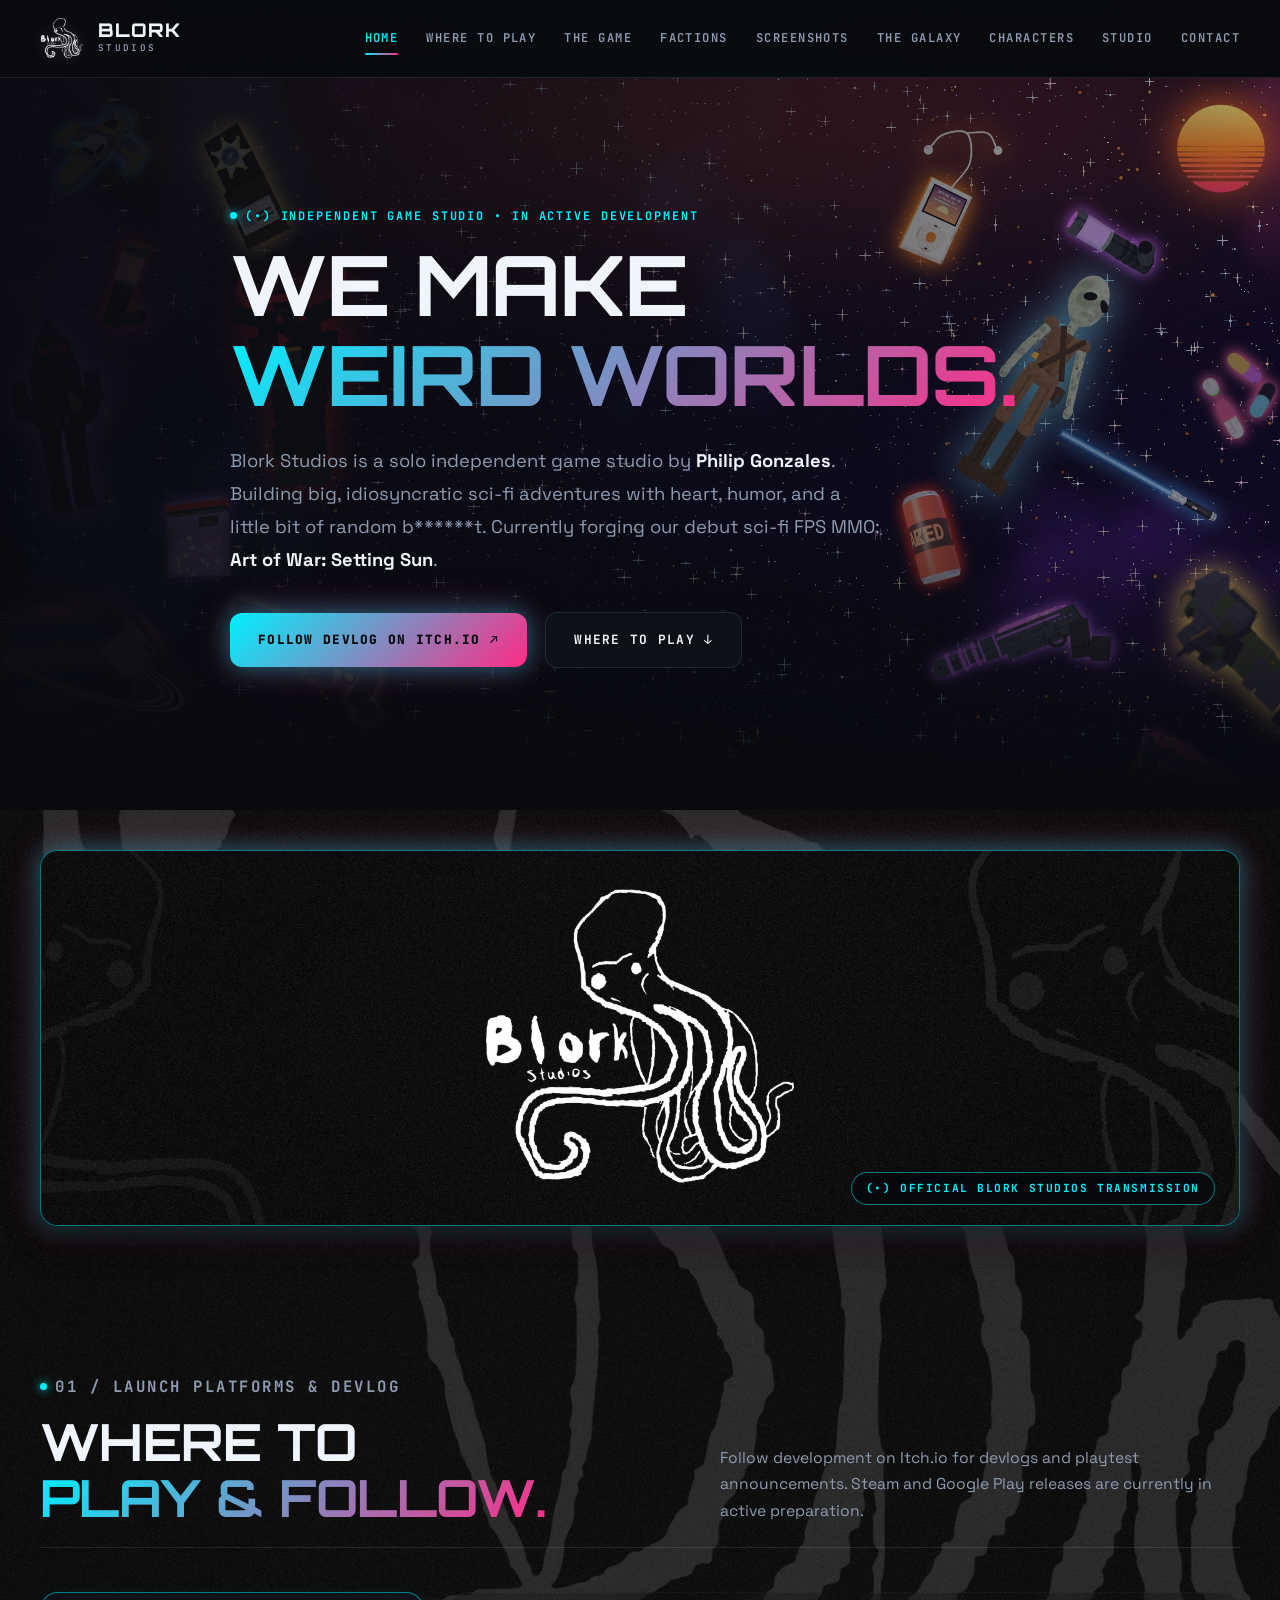
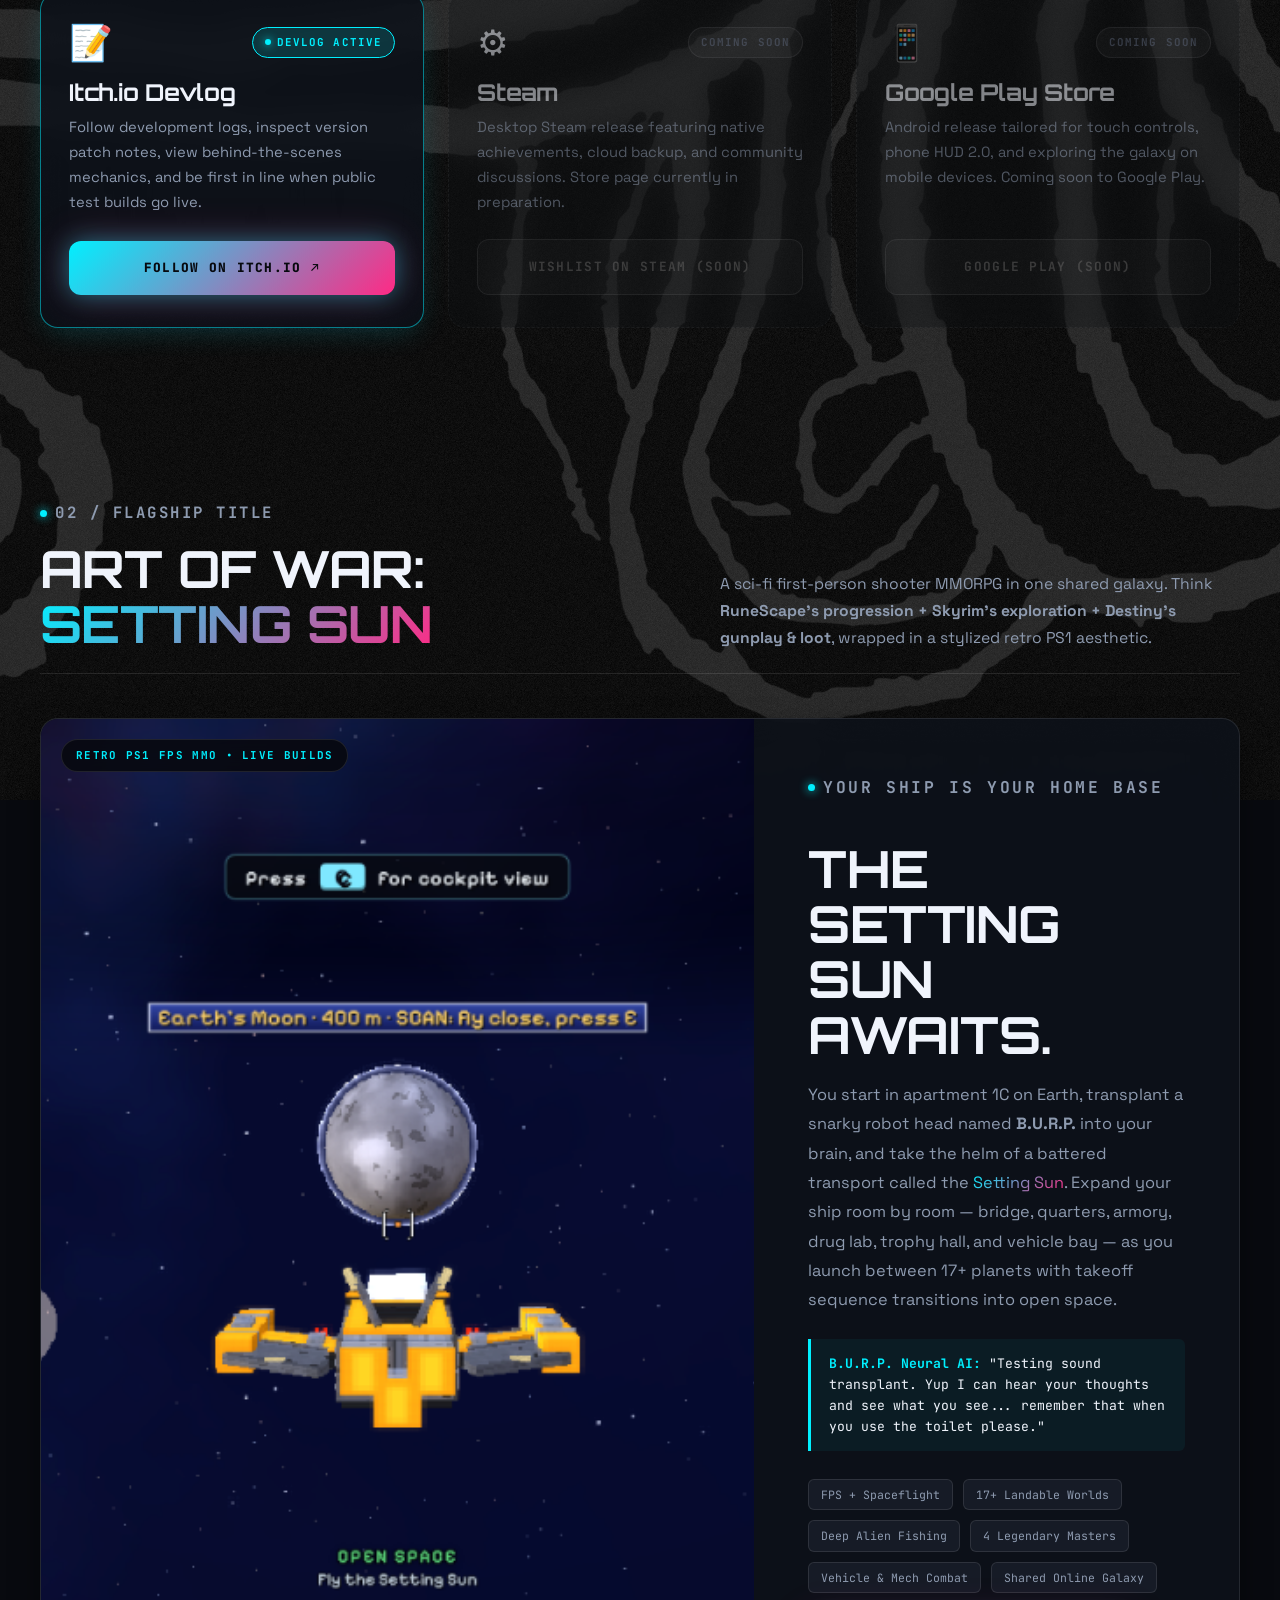
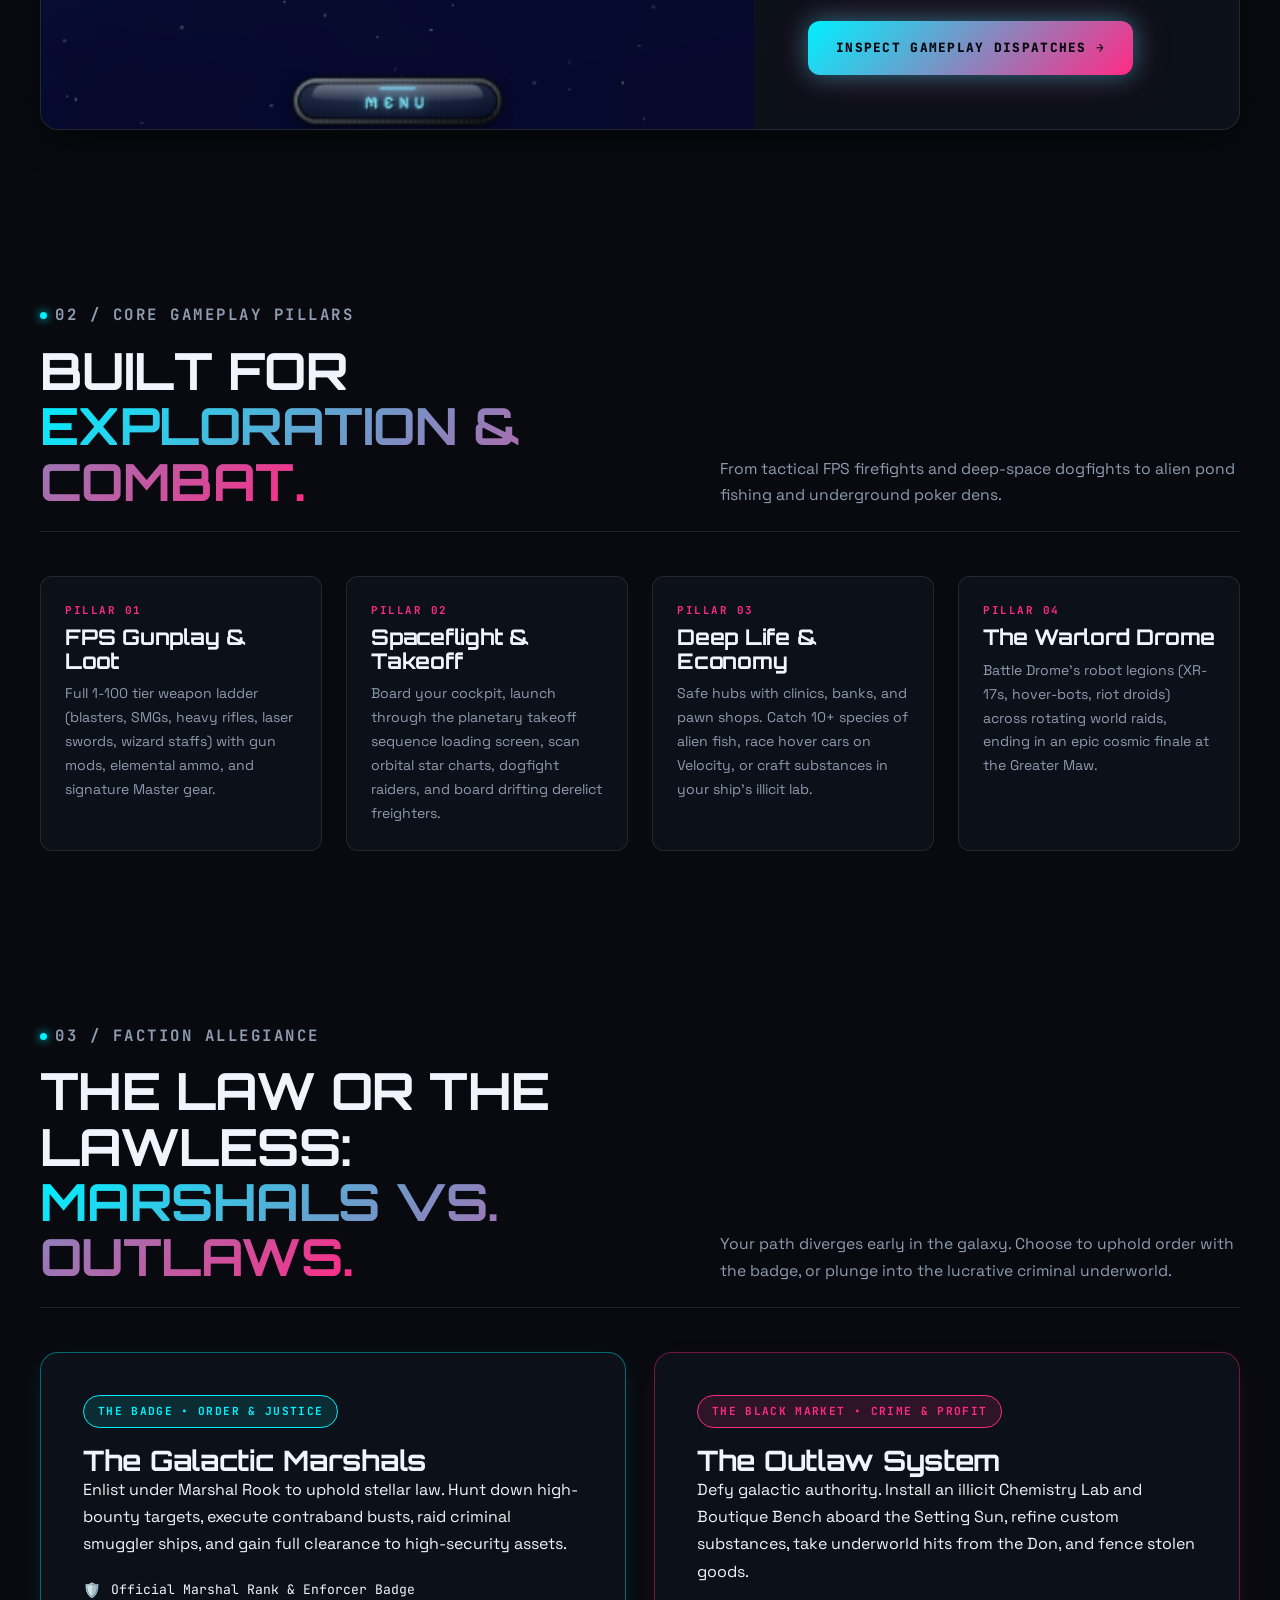
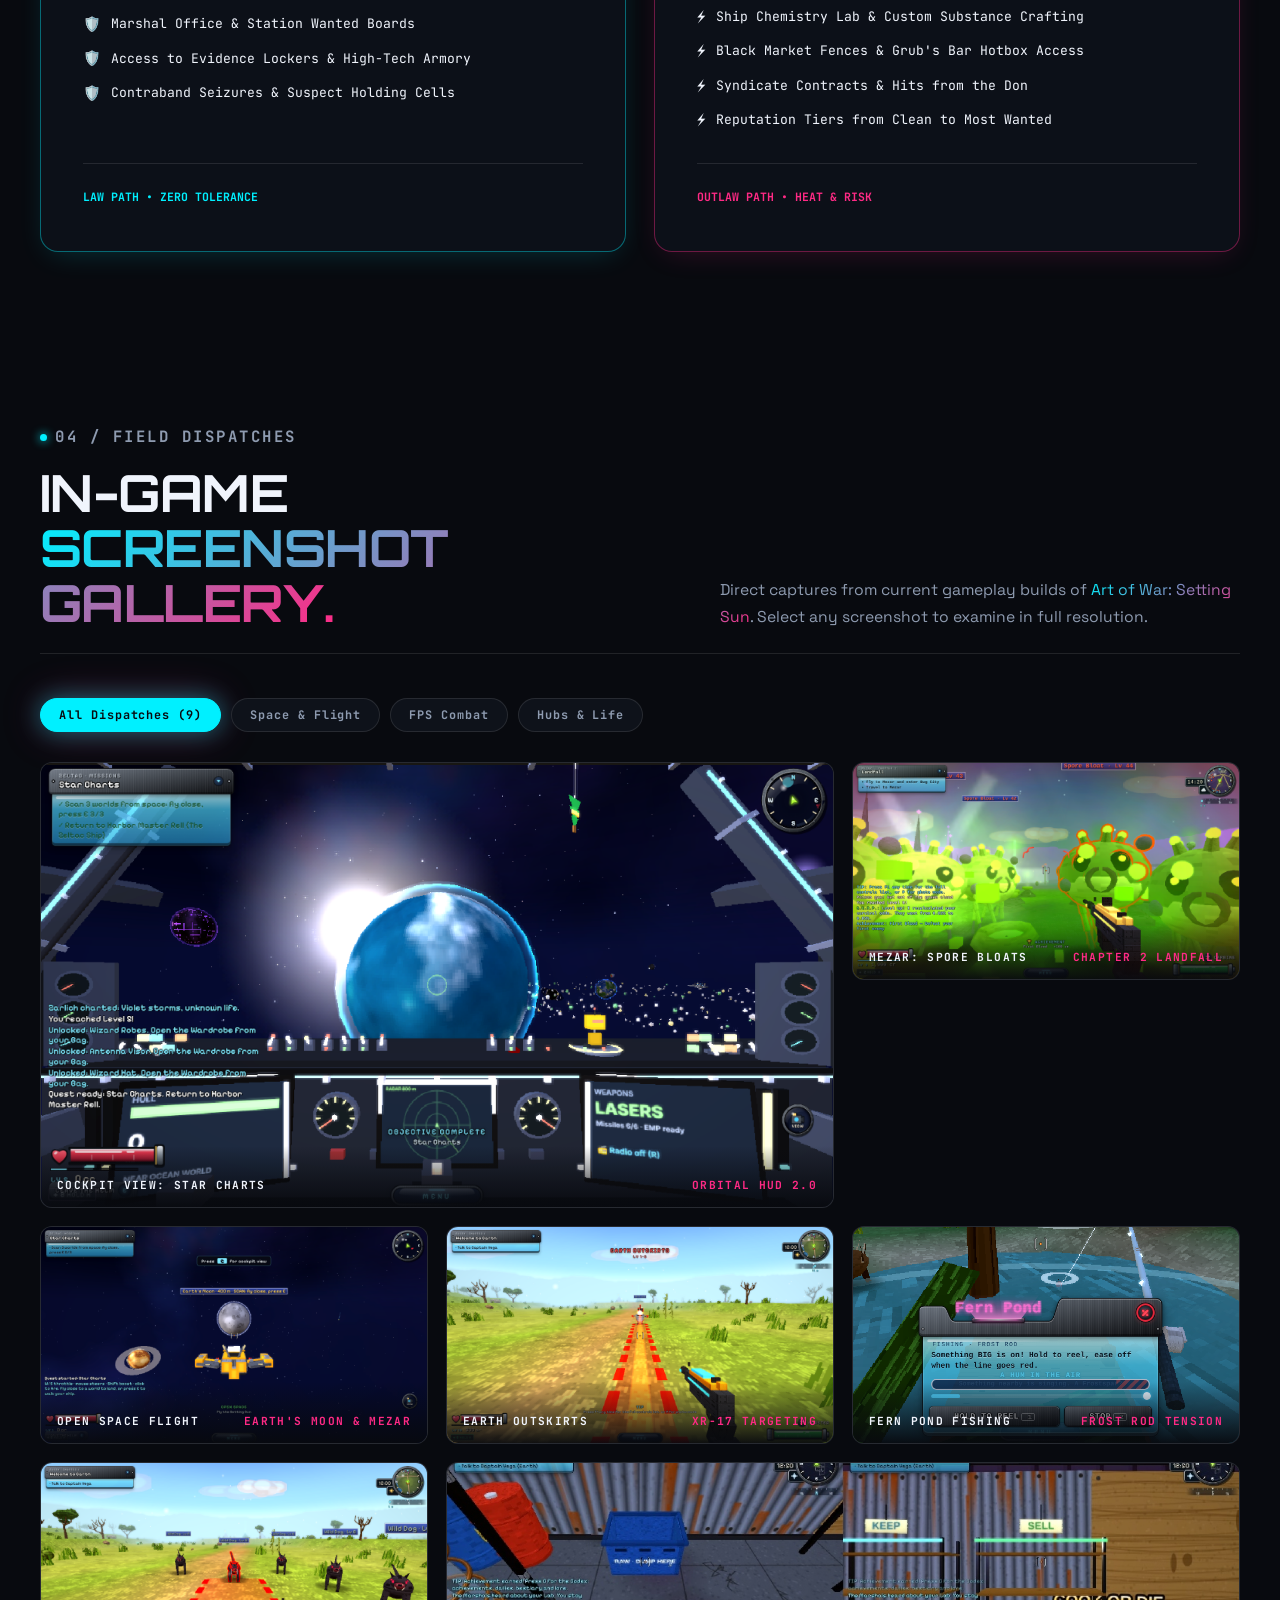
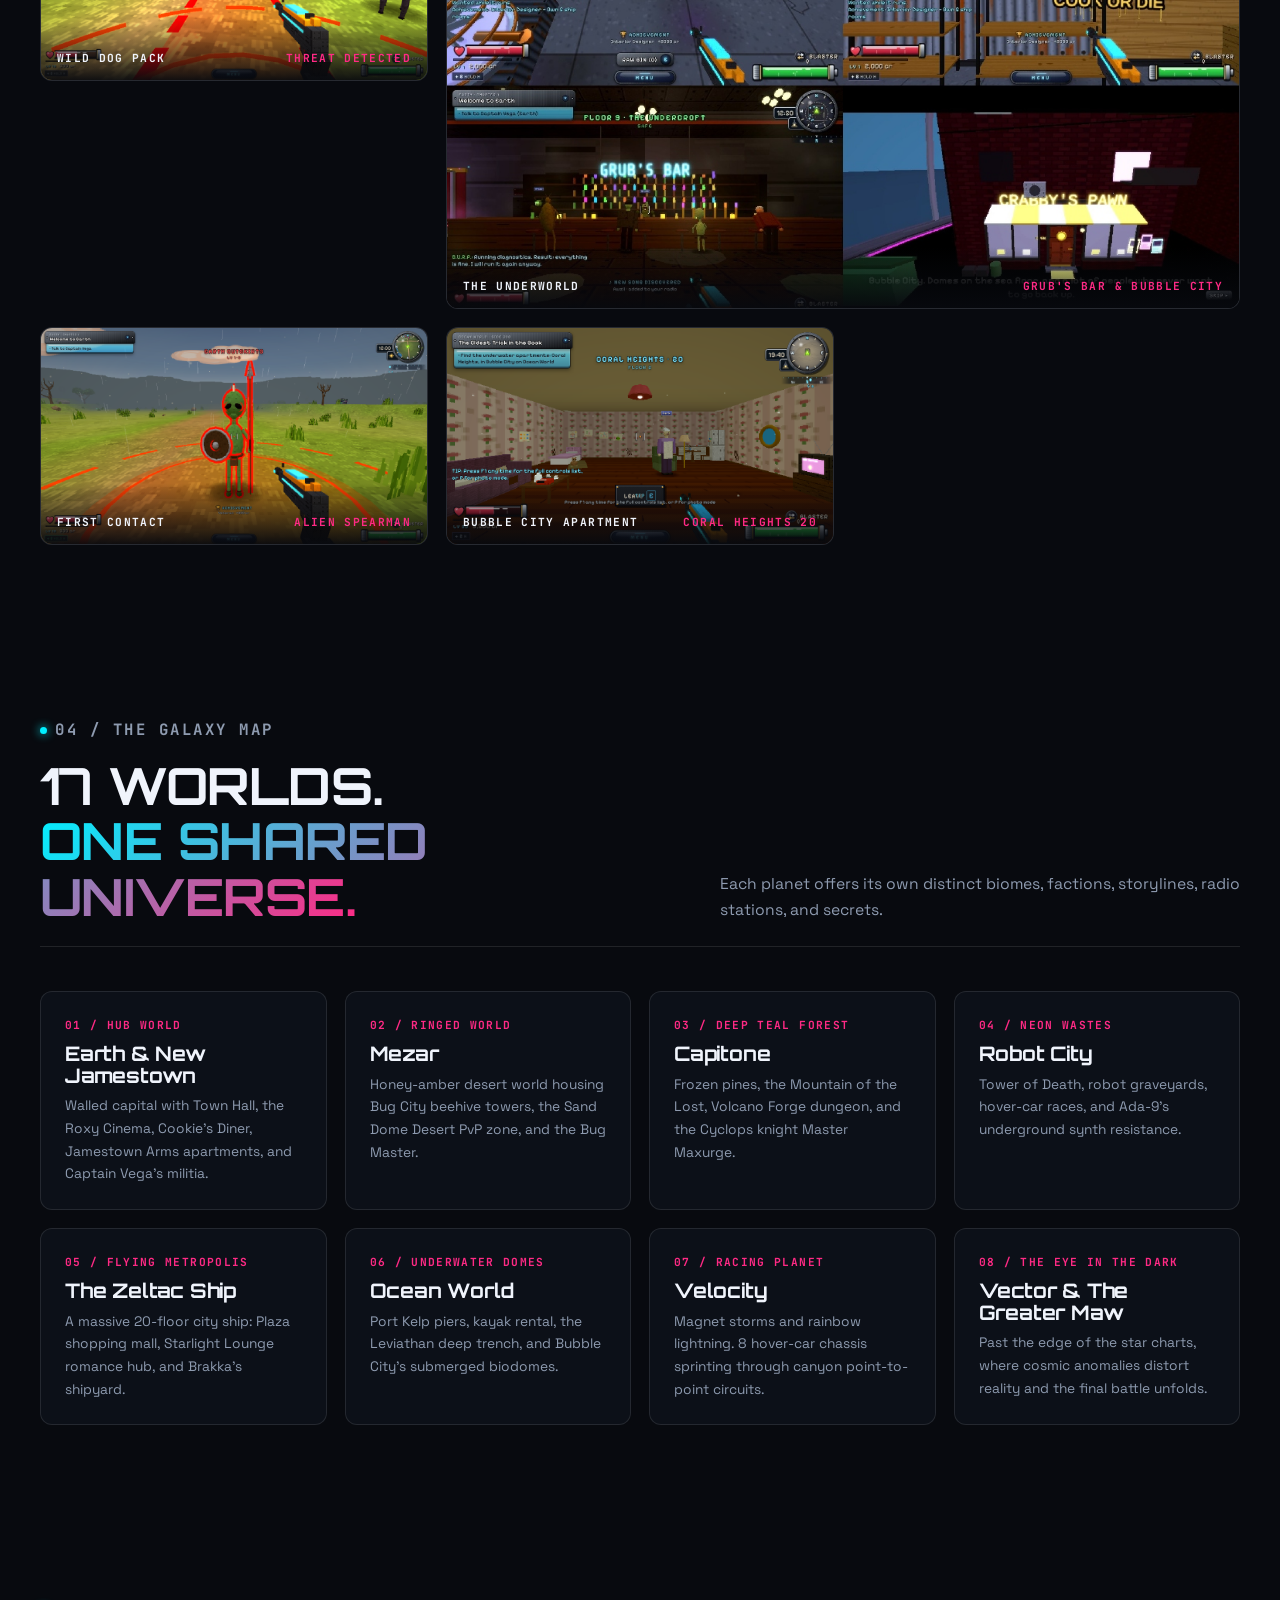
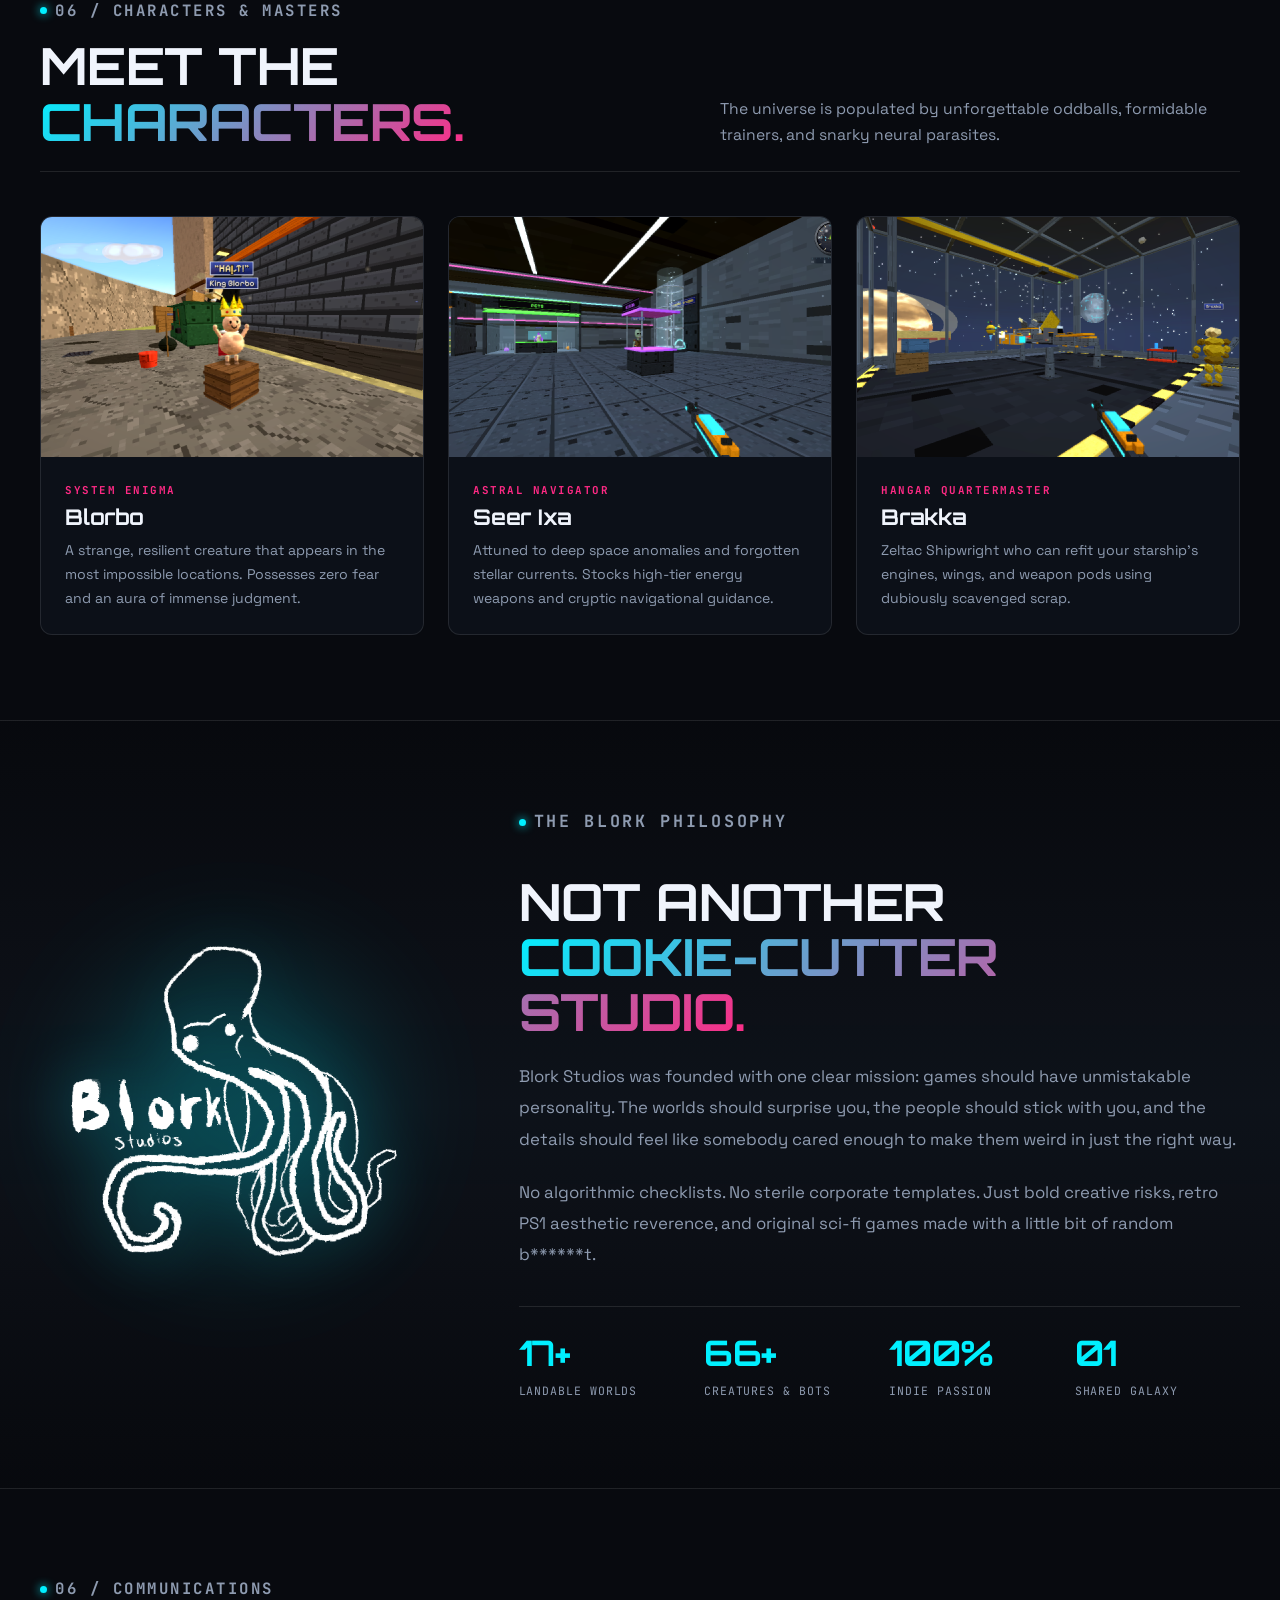
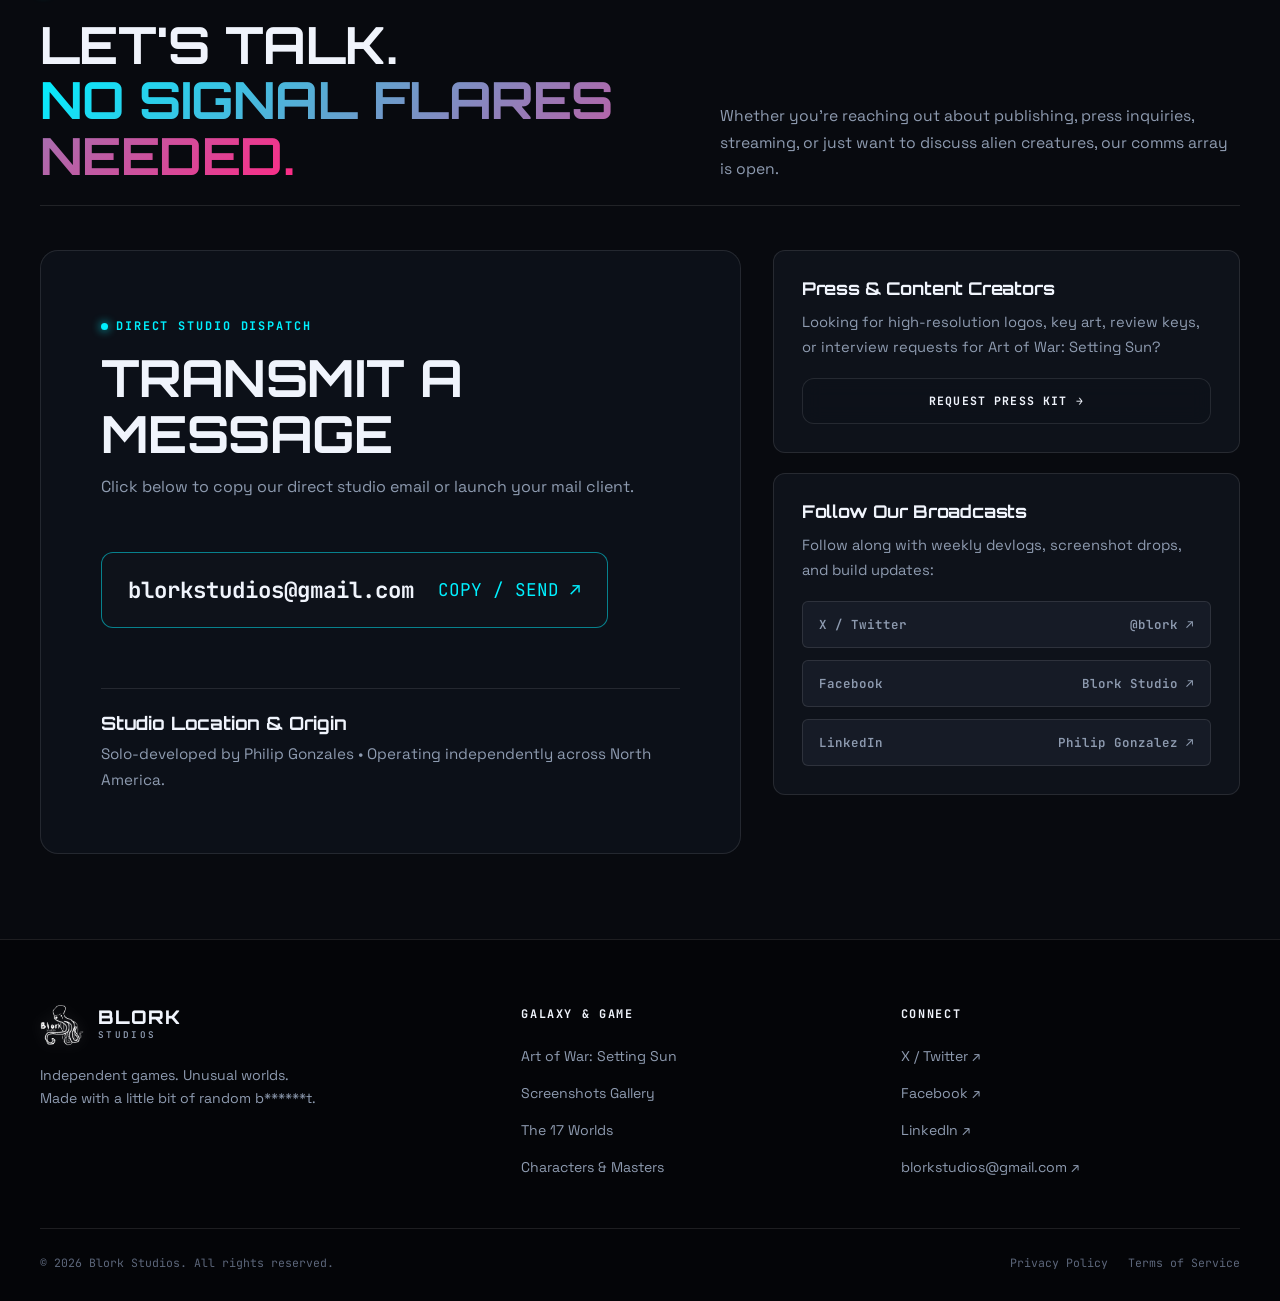
==== commit 3839ab4a: "wording change" ====
--- a/index.html
+++ b/index.html
@@ -6,7 +6,7 @@
   <title>Blork Studios — Independent Game Studio | Art of War: Setting Sun</title>
   <meta name="description" content="Blork Studios is a solo independent game studio by Philip Gonzales, creating Art of War: Setting Sun — a sci-fi FPS MMO across a sprawling retro galaxy.">
   <meta property="og:title" content="Blork Studios — We Make Weird Worlds">
-  <meta property="og:description" content="Independent games. Unusual worlds. Made with a little extra tentacle.">
+  <meta property="og:description" content="Independent games. Unusual worlds. Made with a llittle bit of random b******t.">
   <meta property="og:image" content="images/blork%20games/blork-itch-banner_1920x600.png">
   <meta name="theme-color" content="#080a0f">
   <link rel="icon" type="image/png" href="images/favicon.png">
@@ -54,7 +54,7 @@
         <h1>WE MAKE<br><em>WEIRD WORLDS.</em></h1>
         <p class="hero-copy">
           Blork Studios is a solo independent game studio by <strong>Philip Gonzales</strong>.
-          Building big, idiosyncratic sci-fi adventures with heart, humor, and a little extra tentacle.
+          Building big, idiosyncratic sci-fi adventures with heart, humor, and a little bit of random b******t.
           Currently forging our debut sci-fi FPS MMO: <strong>Art of War: Setting Sun</strong>.
         </p>
         <div class="hero-actions">
@@ -475,7 +475,7 @@
             Blork Studios was founded with one clear mission: games should have unmistakable personality. The worlds should surprise you, the people should stick with you, and the details should feel like somebody cared enough to make them weird in just the right way.
           </p>
           <p>
-            No algorithmic checklists. No sterile corporate templates. Just bold creative risks, retro PS1 aesthetic reverence, and original sci-fi games made with a little extra tentacle.
+            No algorithmic checklists. No sterile corporate templates. Just bold creative risks, retro PS1 aesthetic reverence, and original sci-fi games made with a little bit of random b******t.
           </p>
           <div class="studio-stats">
             <div class="stat-item">
@@ -589,7 +589,7 @@
             <small>STUDIOS</small>
           </div>
         </a>
-        <p>Independent games. Unusual worlds.<br>Made with a little extra tentacle.</p>
+        <p>Independent games. Unusual worlds.<br>Made with a little bit of random b******t.</p>
       </div>
       <div class="footer-column">
         <h5>Galaxy &amp; Game</h5>
@@ -619,4 +619,4 @@
     </div>
   </footer>
 </body>
-</html>+</html>
--- a/css/styles.css
+++ b/css/styles.css
@@ -1325,41 +1325,247 @@
 }
 
 /* --------------------------------------------------------------------------
+/* --------------------------------------------------------------------------
    LEGAL PAGES
    -------------------------------------------------------------------------- */
 
-.legal-content {
-  max-width: 820px;
-  margin: 0 auto;
-  padding: 70px 0 110px;
-}
-
-.legal-content h1 {
-  margin-bottom: 16px;
-}
-
-.legal-date {
-  font-family: var(--font-mono);
-  font-size: 0.74rem;
+.legal-page-header {
+  text-align: center;
+  max-width: 760px;
+  margin: 0 auto 32px;
+  padding-top: 50px;
+}
+
+.legal-nav-tabs {
+  display: inline-flex;
+  gap: 10px;
+  margin-top: 24px;
+  padding: 6px;
+  background: rgba(9, 13, 20, 0.75);
+  border: 1px solid var(--border-subtle);
+  border-radius: 999px;
+}
+
+.legal-tab {
+  font-family: var(--font-mono);
+  font-size: 0.78rem;
+  letter-spacing: 0.08em;
+  text-transform: uppercase;
+  padding: 8px 20px;
+  border-radius: 999px;
+  color: var(--text-muted);
+  text-decoration: none;
+  transition: all var(--transition-fast);
+}
+
+.legal-tab:hover {
+  color: var(--text-main);
+  background: rgba(255, 255, 255, 0.05);
+}
+
+.legal-tab.active {
+  background: rgba(0, 240, 255, 0.15);
   color: var(--accent-primary);
-  margin-bottom: 40px;
-}
-
-.legal-content h2 {
-  font-size: 1.5rem;
-  margin: 36px 0 14px;
-}
-
-.legal-content p {
-  color: var(--text-muted);
-  font-size: 0.98rem;
+  border: 1px solid rgba(0, 240, 255, 0.45);
+  box-shadow: 0 0 14px rgba(0, 240, 255, 0.22);
+}
+
+.legal-card {
+  max-width: 860px;
+  margin: 0 auto 90px;
+  background: rgba(9, 13, 20, 0.88);
+  border: 1px solid rgba(0, 240, 255, 0.2);
+  border-radius: var(--radius-lg);
+  box-shadow: var(--shadow-card);
+  backdrop-filter: blur(12px);
+  padding: 48px 44px;
+  position: relative;
+  overflow: hidden;
+}
+
+.legal-card::before {
+  content: '';
+  position: absolute;
+  top: 0;
+  left: 0;
+  right: 0;
+  height: 2px;
+  background: linear-gradient(90deg, transparent, var(--accent-primary), var(--accent-secondary), transparent);
+}
+
+.legal-meta-bar {
+  display: flex;
+  justify-content: space-between;
+  align-items: center;
+  flex-wrap: wrap;
+  gap: 12px;
+  padding-bottom: 22px;
+  margin-bottom: 30px;
+  border-bottom: 1px solid var(--border-subtle);
+  font-family: var(--font-mono);
+  font-size: 0.76rem;
+  letter-spacing: 0.08em;
+  color: var(--text-dim);
+  text-transform: uppercase;
+}
+
+.legal-meta-bar .badge {
+  color: var(--accent-primary);
+  display: inline-flex;
+  align-items: center;
+  gap: 6px;
+}
+
+.legal-summary-box {
+  background: rgba(0, 240, 255, 0.04);
+  border-left: 3px solid var(--accent-primary);
+  border-radius: 0 var(--radius-sm) var(--radius-sm) 0;
+  padding: 20px 24px;
+  margin-bottom: 36px;
+}
+
+.legal-summary-box.pink {
+  background: rgba(255, 42, 133, 0.04);
+  border-left-color: var(--accent-secondary);
+}
+
+.legal-summary-box h3 {
+  font-family: var(--font-mono);
+  font-size: 0.82rem;
+  letter-spacing: 0.14em;
+  text-transform: uppercase;
+  color: var(--accent-primary);
+  margin-bottom: 8px;
+}
+
+.legal-summary-box.pink h3 {
+  color: var(--accent-secondary);
+}
+
+.legal-summary-box p {
+  color: var(--text-main);
+  font-size: 0.95rem;
+  line-height: 1.75;
+  margin: 0;
+}
+
+.legal-section {
+  padding: 28px 0;
+  border-bottom: 1px solid rgba(255, 255, 255, 0.06);
+}
+
+.legal-section:last-of-type {
+  border-bottom: none;
+}
+
+.legal-section-tag {
+  font-family: var(--font-mono);
+  font-size: 0.72rem;
+  font-weight: 700;
+  letter-spacing: 0.14em;
+  color: var(--accent-secondary);
+  text-transform: uppercase;
+  margin-bottom: 8px;
+}
+
+.legal-section h2 {
+  font-size: 1.35rem;
+  margin-bottom: 14px;
+  color: var(--text-main);
+}
+
+.legal-section p {
+  color: var(--text-muted);
+  font-size: 0.95rem;
   line-height: 1.85;
-  margin-bottom: 20px;
-}
-
-.legal-content a {
+  margin-bottom: 14px;
+}
+
+.legal-section p:last-child {
+  margin-bottom: 0;
+}
+
+.legal-section ul {
+  list-style: none;
+  padding: 0;
+  margin: 14px 0 16px;
+}
+
+.legal-section li {
+  position: relative;
+  padding-left: 24px;
+  margin-bottom: 10px;
+  color: var(--text-muted);
+  font-size: 0.94rem;
+  line-height: 1.75;
+}
+
+.legal-section li::before {
+  content: '›';
+  position: absolute;
+  left: 6px;
+  color: var(--accent-primary);
+  font-weight: 700;
+  font-size: 1.1rem;
+  line-height: 1.5;
+}
+
+.legal-section a {
   color: var(--accent-primary);
   text-decoration: underline;
+  text-underline-offset: 3px;
+}
+
+.legal-section a:hover {
+  color: #fff;
+}
+
+.legal-contact-callout {
+  margin-top: 36px;
+  padding: 28px;
+  border-radius: var(--radius-md);
+  background: rgba(255, 255, 255, 0.02);
+  border: 1px solid var(--border-subtle);
+  display: flex;
+  align-items: center;
+  justify-content: space-between;
+  flex-wrap: wrap;
+  gap: 20px;
+}
+
+.legal-contact-callout h4 {
+  font-family: var(--font-heading);
+  font-size: 1.1rem;
+  margin-bottom: 6px;
+  color: var(--text-main);
+}
+
+.legal-contact-callout p {
+  color: var(--text-muted);
+  font-size: 0.9rem;
+  margin: 0;
+  line-height: 1.6;
+}
+
+@media (max-width: 768px) {
+  .legal-card {
+    padding: 28px 20px;
+    margin-bottom: 60px;
+  }
+
+  .legal-page-header {
+    padding-top: 24px;
+  }
+
+  .legal-meta-bar {
+    flex-direction: column;
+    align-items: flex-start;
+  }
+
+  .legal-contact-callout {
+    flex-direction: column;
+    align-items: flex-start;
+  }
 }
 
 /* --------------------------------------------------------------------------
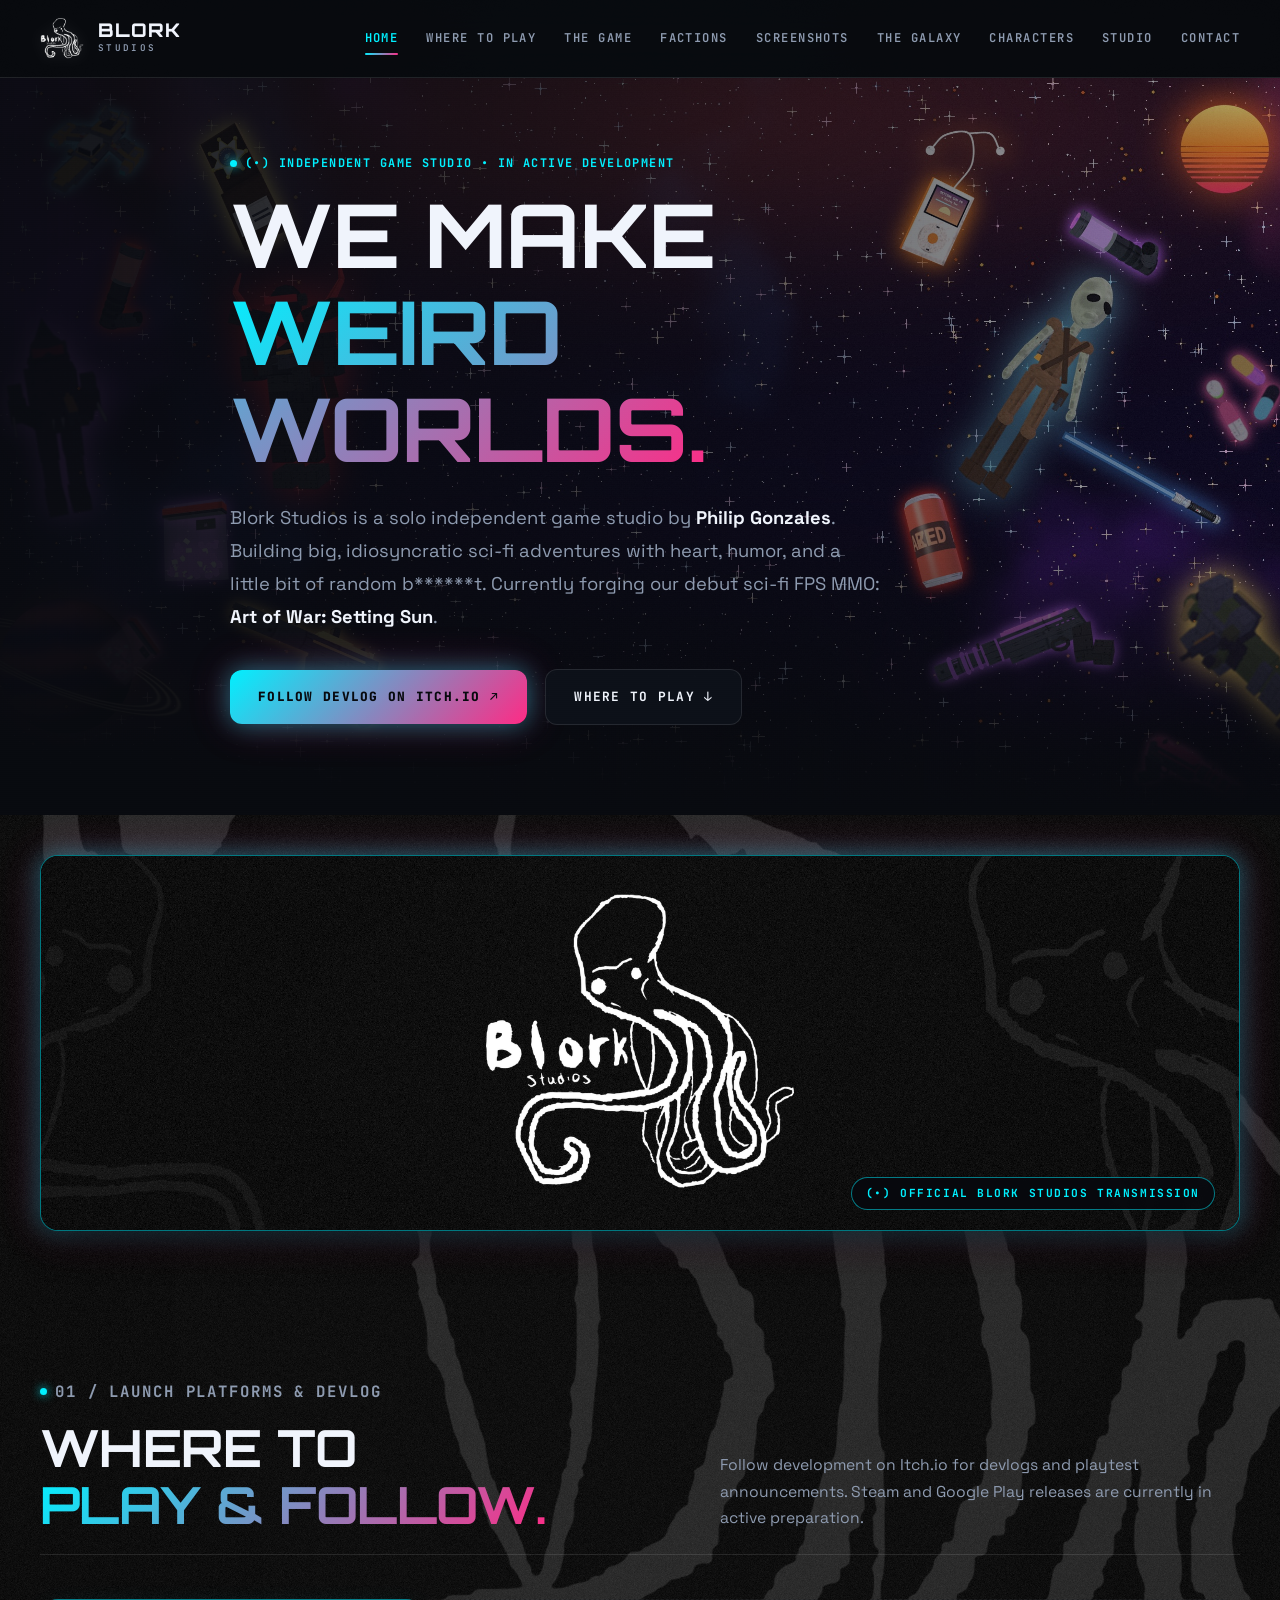
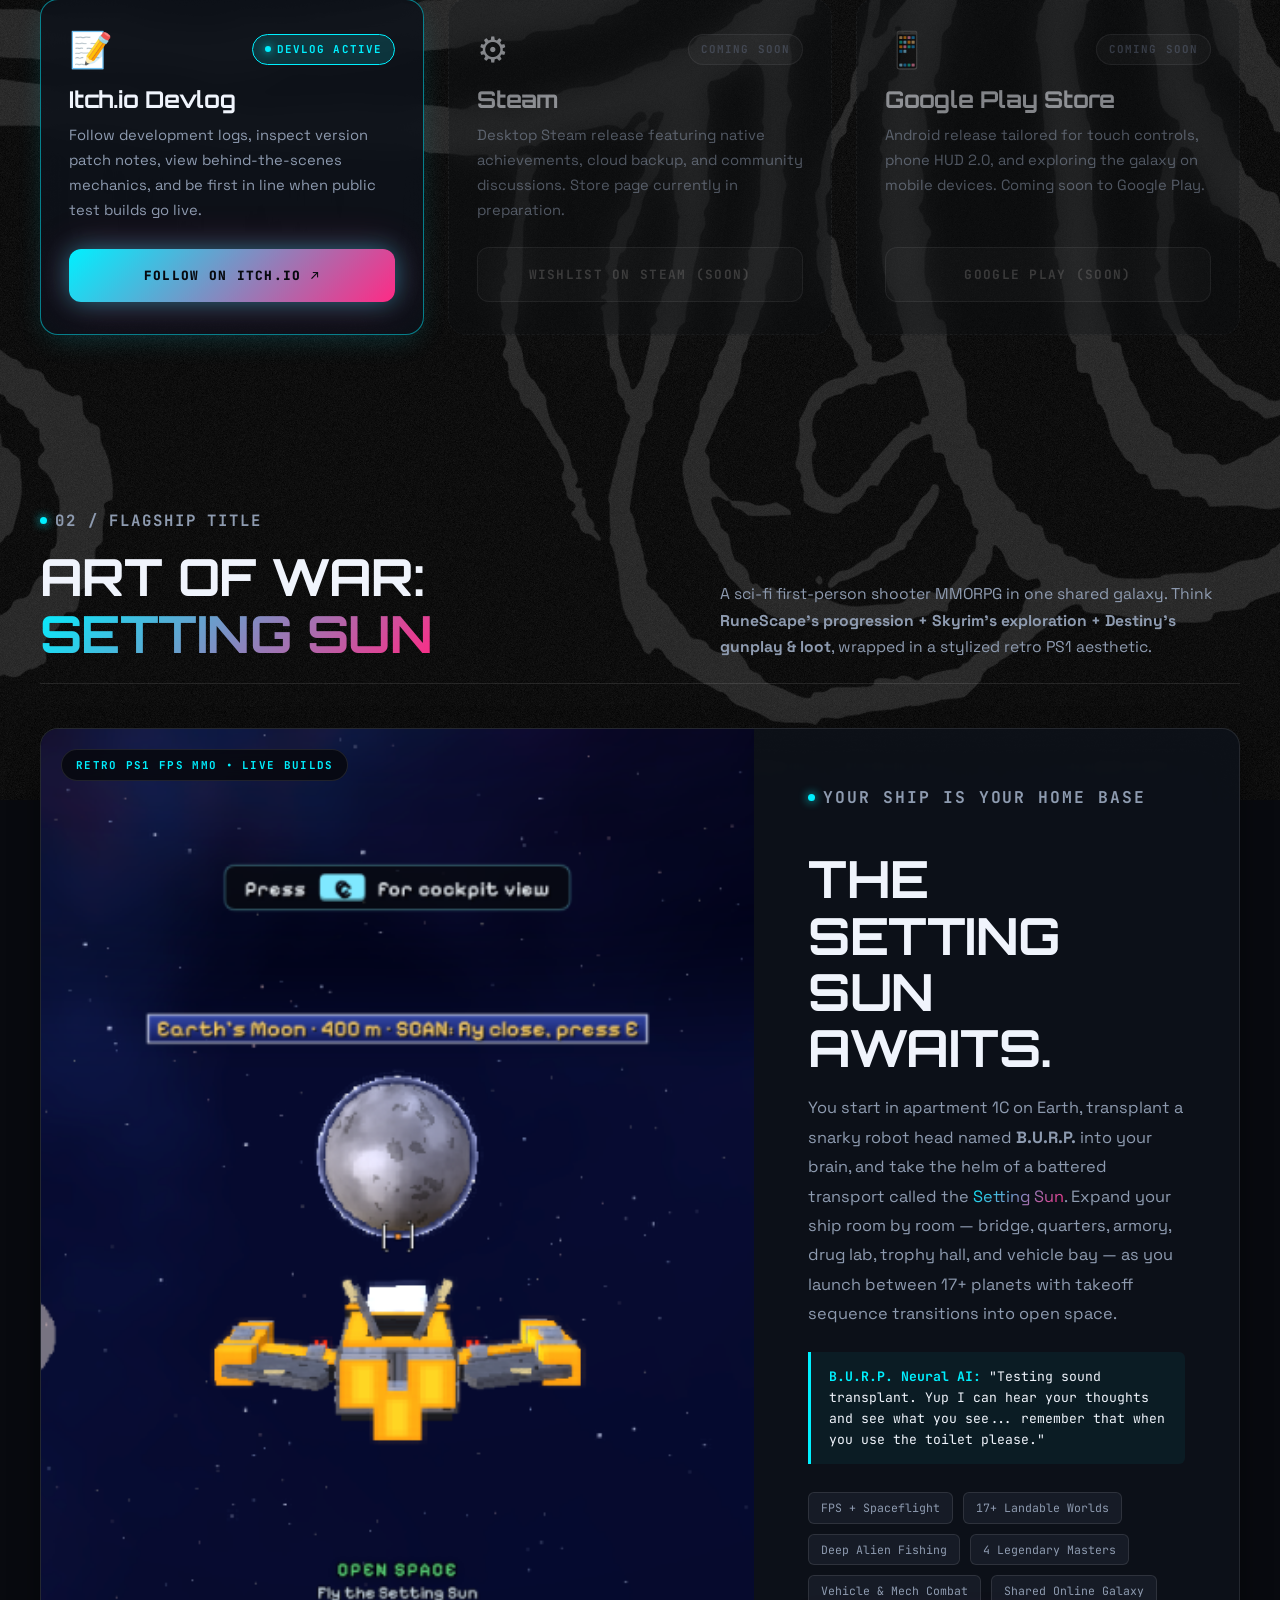
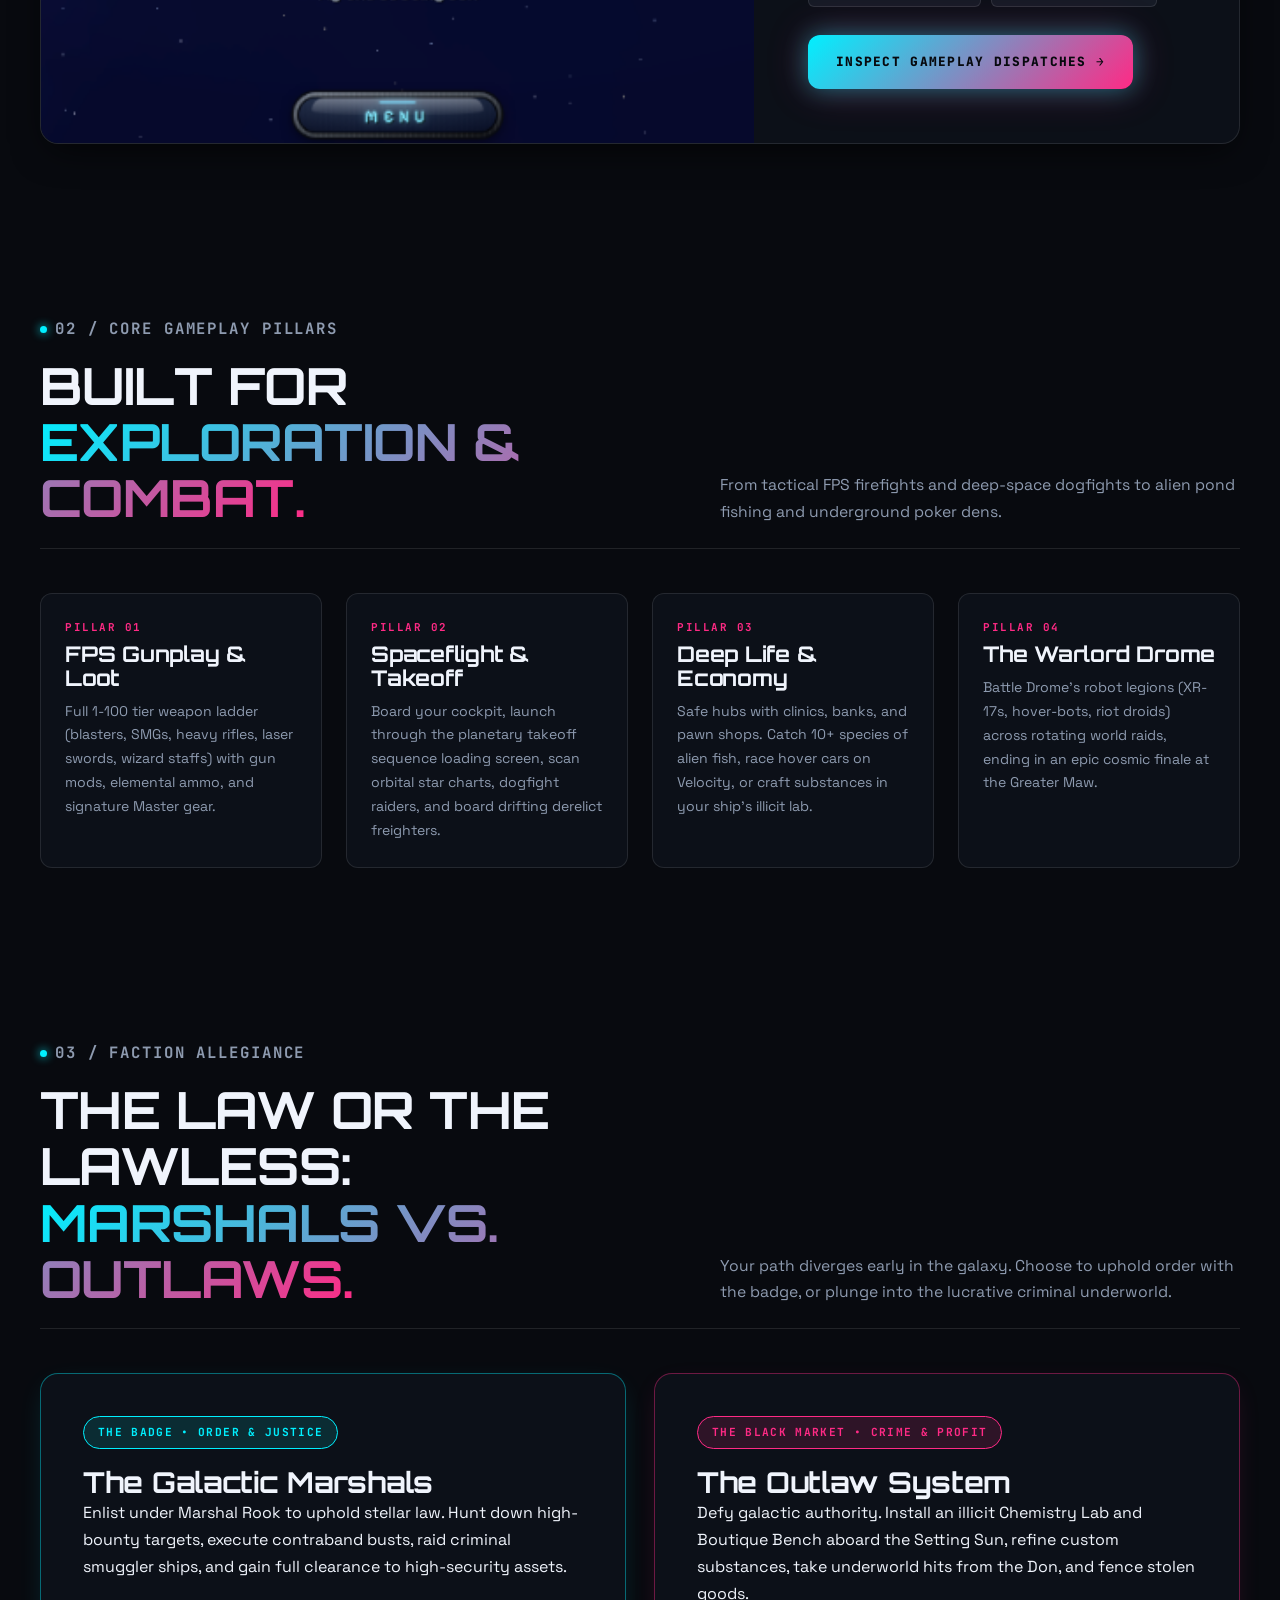
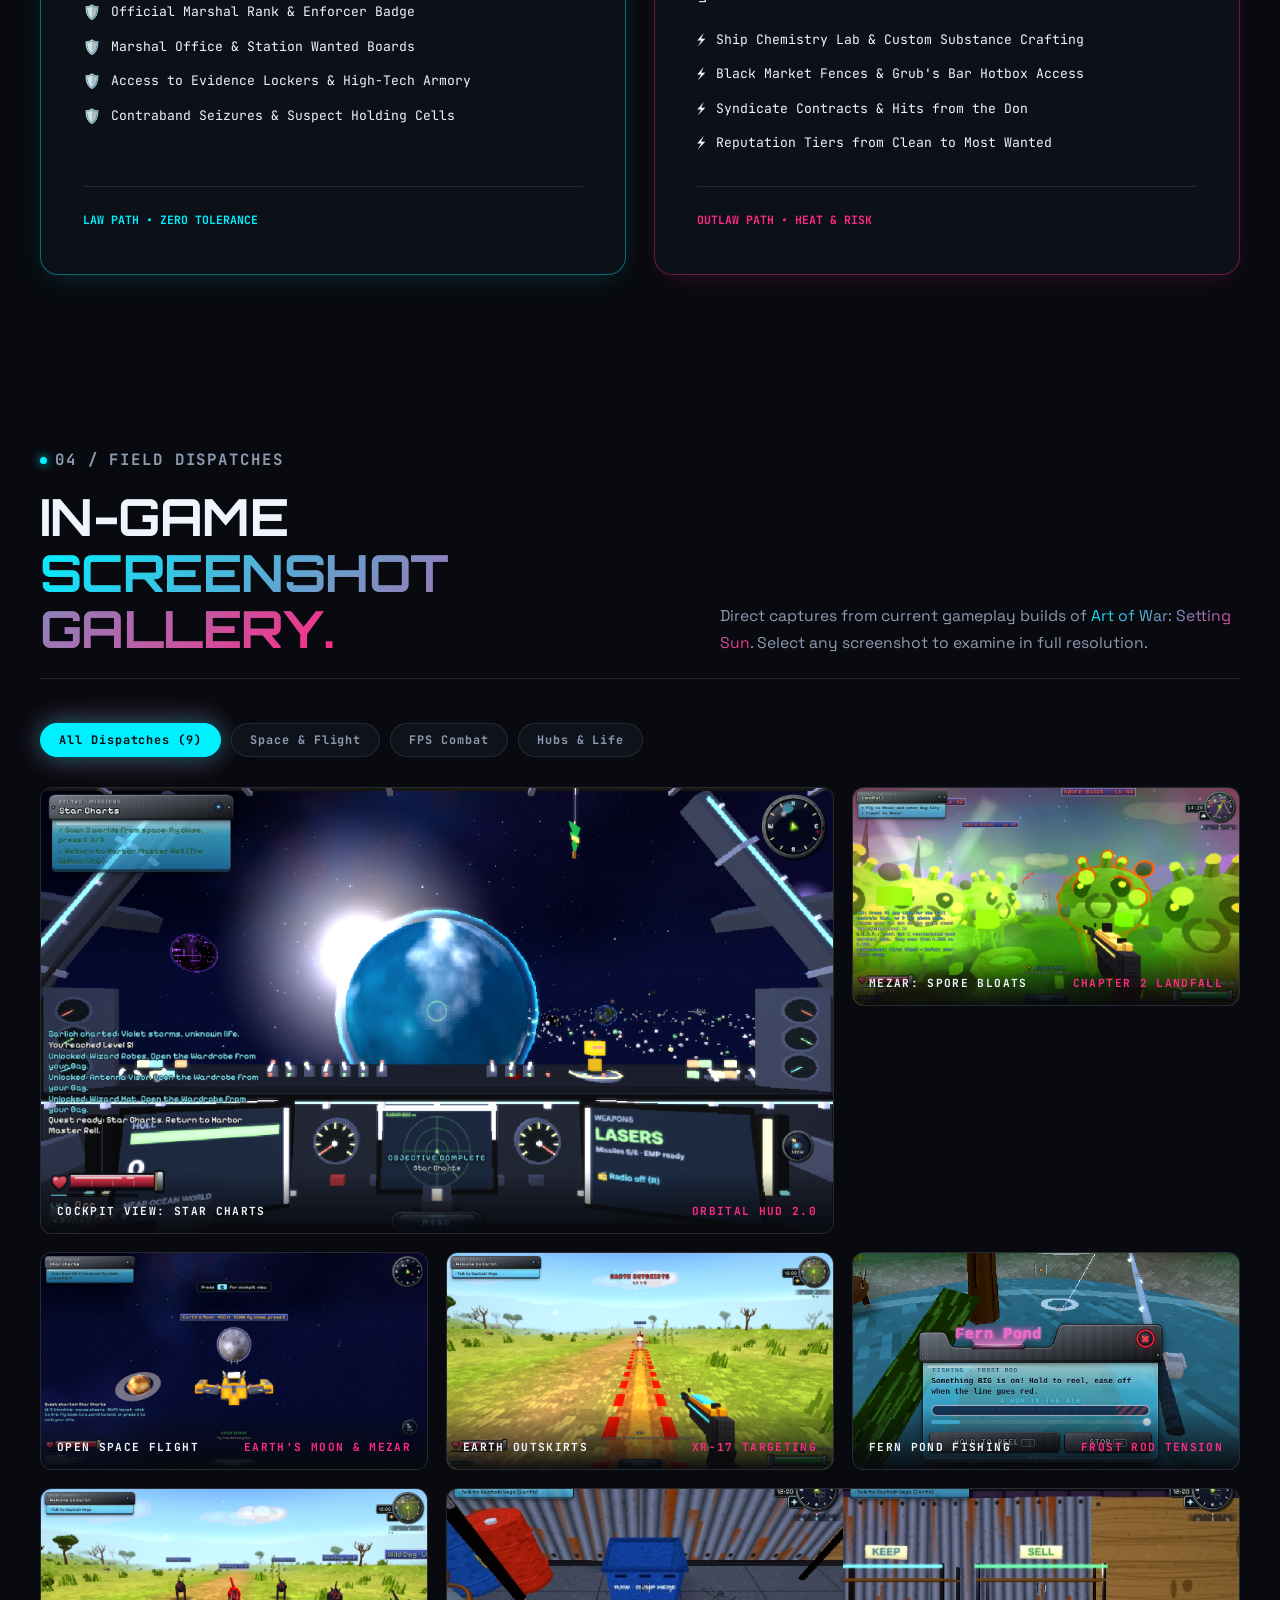
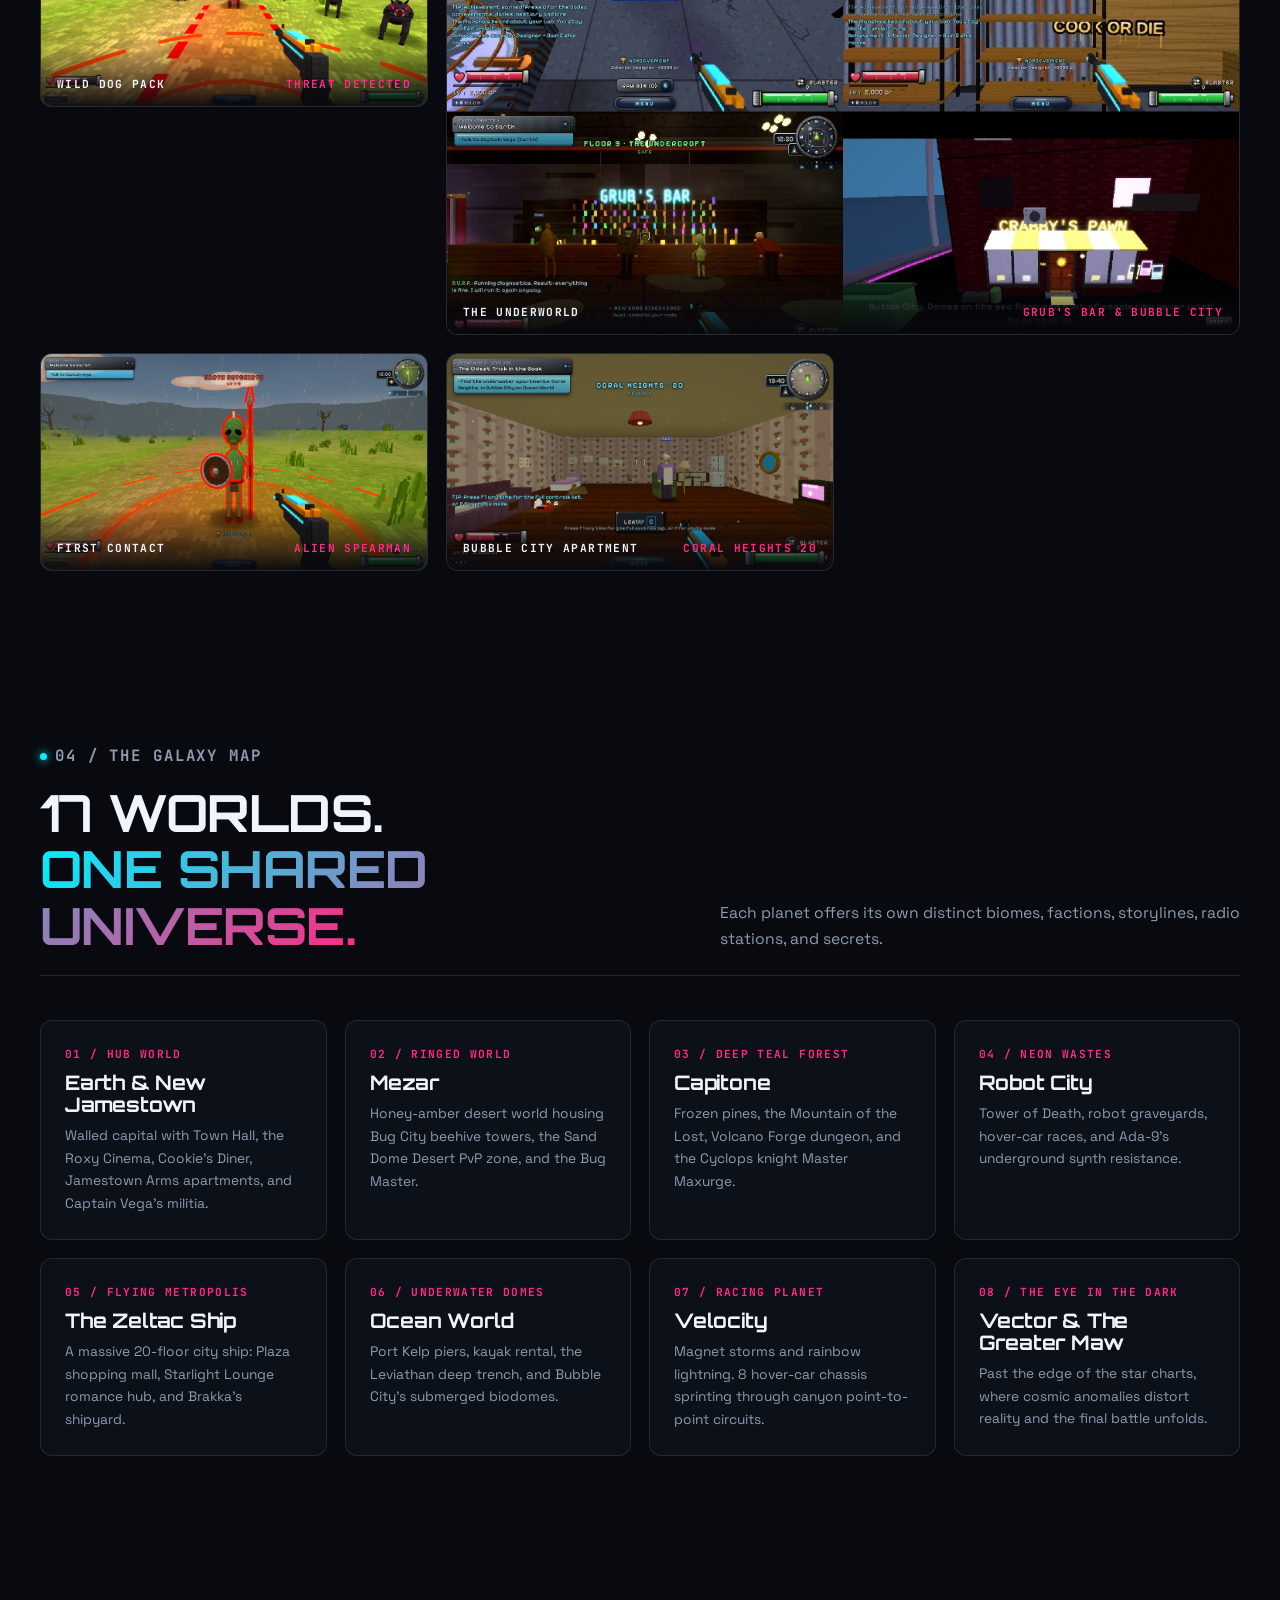
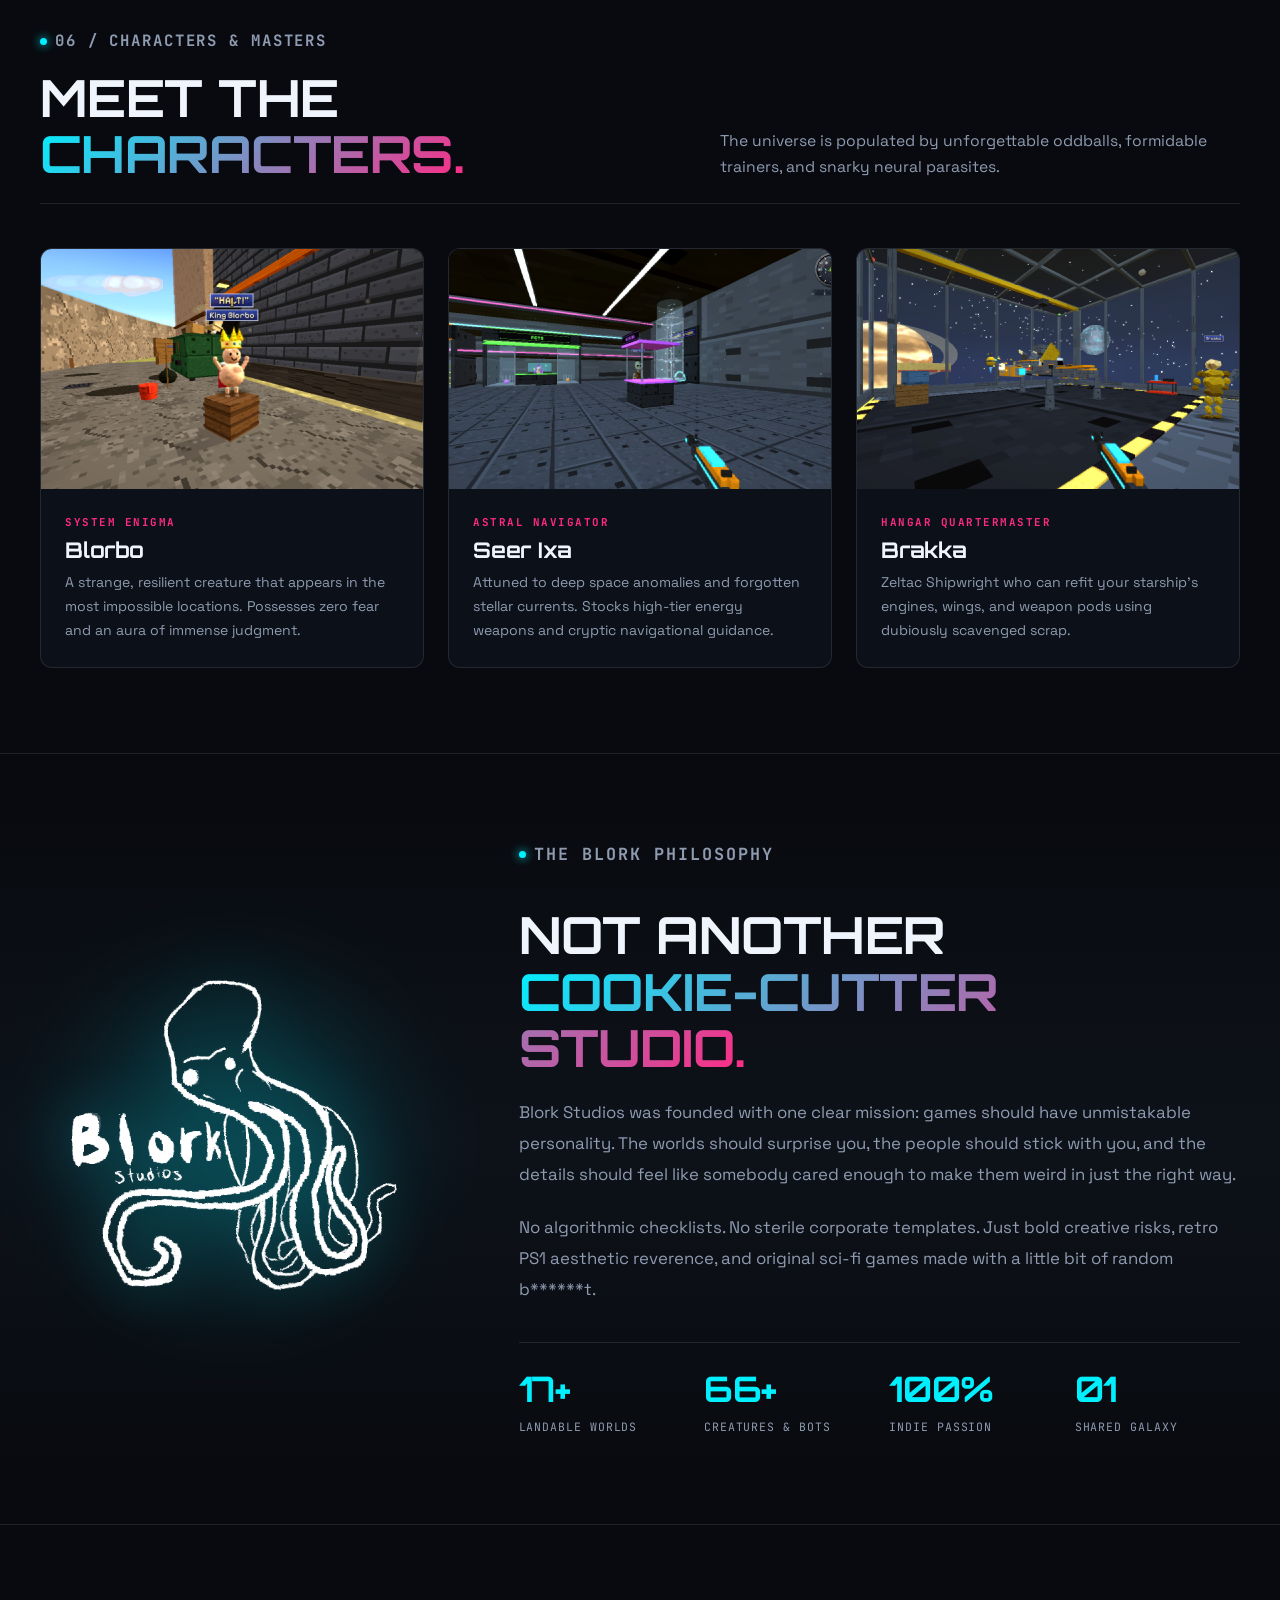
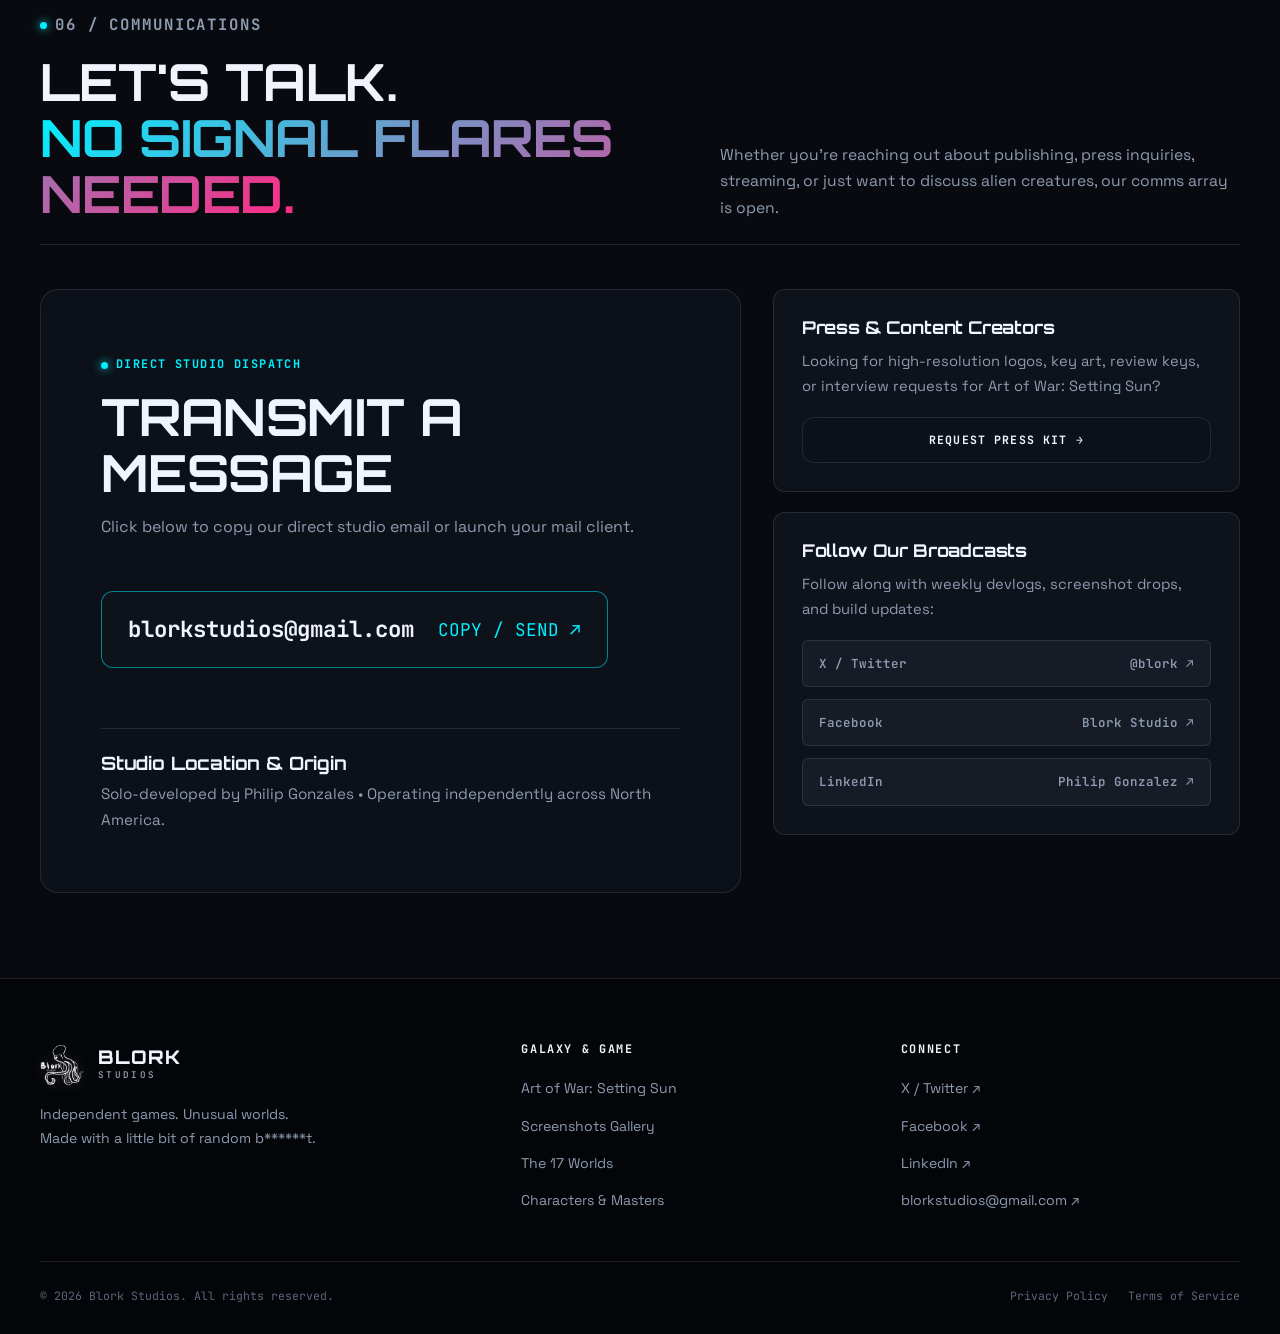
==== commit 09a42ee0: "Optimize responsive layout for mobile: fix grid columns, menu drawer, text overflow, and touch targe" ====
--- a/index.html
+++ b/index.html
@@ -207,7 +207,7 @@
         <p>From tactical FPS firefights and deep-space dogfights to alien pond fishing and underground poker dens.</p>
       </div>
 
-      <div class="character-grid" style="grid-template-columns: repeat(4, 1fr);">
+      <div class="character-grid pillars">
         <article class="character-card">
           <div class="character-info">
             <span class="character-role">Pillar 01</span>
--- a/css/styles.css
+++ b/css/styles.css
@@ -68,6 +68,8 @@
 html {
   scroll-behavior: smooth;
   color-scheme: dark;
+  overflow-x: hidden;
+  width: 100%;
 }
 
 body {
@@ -85,6 +87,8 @@
   font-size: 16px;
   line-height: 1.7;
   overflow-x: hidden;
+  overflow-wrap: break-word;
+  width: 100%;
   transition: background-color 0.35s ease, color 0.35s ease;
   min-height: 100vh;
   display: flex;
@@ -147,25 +151,27 @@
    TYPOGRAPHY
    -------------------------------------------------------------------------- */
 
-h1, h2, h3, h4 {
+h1, h2, h3, h4, h5, h6 {
   font-family: var(--font-display);
   font-weight: 700;
-  line-height: 1.08;
+  line-height: 1.1;
   letter-spacing: -0.01em;
   color: var(--text-main);
+  overflow-wrap: break-word;
+  word-wrap: break-word;
 }
 
 h1 {
-  font-size: clamp(2.8rem, 6.5vw, 5.5rem);
+  font-size: clamp(2.1rem, 7vw, 5.5rem);
   text-transform: uppercase;
 }
 
 h2 {
-  font-size: clamp(2rem, 4vw, 3.2rem);
+  font-size: clamp(1.65rem, 4.5vw, 3.2rem);
 }
 
 h3 {
-  font-size: clamp(1.3rem, 2.2vw, 1.8rem);
+  font-size: clamp(1.15rem, 2.5vw, 1.8rem);
 }
 
 h4 {
@@ -183,14 +189,18 @@
 .eyebrow {
   display: inline-flex;
   align-items: center;
+  flex-wrap: wrap;
+  max-width: 100%;
   gap: 8px;
   font-family: var(--font-mono);
-  font-size: 0.74rem;
+  font-size: clamp(0.66rem, 2.4vw, 0.74rem);
   font-weight: 700;
-  letter-spacing: 0.16em;
+  letter-spacing: 0.12em;
+  line-height: 1.5;
   text-transform: uppercase;
   color: var(--accent-primary);
   margin-bottom: 14px;
+  overflow-wrap: break-word;
 }
 
 .eyebrow::before {
@@ -331,15 +341,25 @@
 
 .menu-toggle {
   display: none;
-  width: 40px;
-  height: 40px;
+  width: 44px;
+  height: 44px;
   border-radius: var(--radius-sm);
-  background: var(--bg-surface);
-  border: 1px solid var(--border-subtle);
-  color: var(--text-main);
-  font-size: 1.3rem;
+  background: rgba(0, 240, 255, 0.08);
+  border: 1px solid rgba(0, 240, 255, 0.35);
+  color: var(--accent-primary);
+  font-size: 1.35rem;
   align-items: center;
   justify-content: center;
+  transition: all var(--transition-fast);
+  -webkit-tap-highlight-color: transparent;
+}
+
+.menu-toggle:hover,
+.menu-toggle:active {
+  background: rgba(0, 240, 255, 0.18);
+  border-color: var(--accent-primary);
+  color: #fff;
+  box-shadow: 0 0 12px rgba(0, 240, 255, 0.3);
 }
 
 /* --------------------------------------------------------------------------
@@ -894,6 +914,10 @@
   gap: 24px;
 }
 
+.character-grid.pillars {
+  grid-template-columns: repeat(4, 1fr);
+}
+
 .character-card {
   background: var(--bg-card);
   border: 1px solid var(--border-subtle);
@@ -1270,6 +1294,29 @@
 .email-pill span {
   color: var(--accent-primary);
   font-size: 1.1rem;
+  word-break: break-all;
+}
+
+.copy-btn {
+  font-family: var(--font-mono);
+  font-size: 0.72rem;
+  font-weight: 700;
+  letter-spacing: 0.12em;
+  padding: 8px 16px;
+  border-radius: var(--radius-sm);
+  background: rgba(0, 240, 255, 0.12);
+  border: 1px solid var(--accent-primary);
+  color: var(--accent-primary);
+  transition: all var(--transition-fast);
+  cursor: pointer;
+  white-space: nowrap;
+}
+
+.copy-btn:hover,
+.copy-btn:active {
+  background: var(--accent-primary);
+  color: var(--bg-base);
+  box-shadow: 0 0 12px var(--accent-primary);
 }
 
 .contact-sidebar {
@@ -1653,16 +1700,51 @@
     top: 78px;
     left: 0;
     right: 0;
-    background: var(--bg-surface-elevated);
-    border-bottom: 1px solid var(--border-subtle);
-    padding: 24px;
+    background: rgba(6, 9, 15, 0.98);
+    backdrop-filter: blur(18px);
+    -webkit-backdrop-filter: blur(18px);
+    border-bottom: 2px solid rgba(0, 240, 255, 0.4);
+    box-shadow: 0 20px 40px rgba(0, 0, 0, 0.9);
+    padding: 16px 20px 24px;
     flex-direction: column;
-    gap: 18px;
-    align-items: flex-start;
+    gap: 6px;
+    align-items: stretch;
+    max-height: calc(100vh - 78px);
+    overflow-y: auto;
+    -webkit-overflow-scrolling: touch;
+    z-index: 100;
   }
 
   .site-header nav.open {
     display: flex;
+  }
+
+  .site-header nav a {
+    display: flex;
+    align-items: center;
+    padding: 12px 16px;
+    font-size: 0.85rem;
+    letter-spacing: 0.1em;
+    border-radius: var(--radius-sm);
+    border: 1px solid transparent;
+    transition: all var(--transition-fast);
+    width: 100%;
+  }
+
+  .site-header nav a:hover {
+    background: rgba(0, 240, 255, 0.08);
+    border-color: rgba(0, 240, 255, 0.2);
+    color: var(--accent-primary);
+  }
+
+  .site-header nav a.active {
+    background: rgba(0, 240, 255, 0.12);
+    border-color: rgba(0, 240, 255, 0.35);
+    color: var(--accent-primary);
+  }
+
+  .site-header nav a.active::after {
+    display: none;
   }
 
   .menu-toggle {
@@ -1693,11 +1775,20 @@
   }
 
   .character-grid {
-    grid-template-columns: 1fr;
+    grid-template-columns: 1fr !important;
     max-width: 480px;
     margin-inline: auto;
   }
 
+  .character-grid.pillars {
+    grid-template-columns: repeat(2, 1fr) !important;
+    max-width: 100%;
+  }
+
+  .faction-grid {
+    grid-template-columns: 1fr;
+  }
+
   .platform-grid {
     grid-template-columns: 1fr;
   }
@@ -1728,48 +1819,257 @@
 }
 
 @media (max-width: 640px) {
+  body {
+    background-attachment: scroll;
+    background-size: cover;
+  }
+
   .wrap {
-    width: calc(100% - 32px);
+    width: calc(100% - 28px);
+    max-width: 100%;
   }
 
   .hero {
-    min-height: calc(85vh - 78px);
-    padding: 40px 0 60px;
+    min-height: auto;
+    padding: 38px 0 52px;
+  }
+
+  h1 {
+    font-size: clamp(1.8rem, 7.5vw, 2.4rem);
+    line-height: 1.15;
+  }
+
+  h2 {
+    font-size: clamp(1.45rem, 5.5vw, 1.95rem);
+    line-height: 1.2;
+  }
+
+  h3 {
+    font-size: clamp(1.1rem, 4vw, 1.35rem);
+    line-height: 1.3;
+  }
+
+  .eyebrow {
+    font-size: 0.68rem;
+    letter-spacing: 0.1em;
+    line-height: 1.5;
+    margin-bottom: 12px;
+  }
+
+  .hero-copy {
+    font-size: 0.95rem;
+    line-height: 1.7;
+    margin-bottom: 24px;
   }
 
   .hero-actions {
     flex-direction: column;
     align-items: stretch;
+    gap: 12px;
+    width: 100%;
   }
 
   .btn {
     width: 100%;
+    justify-content: center;
+    padding: 13px 18px;
+    font-size: 0.78rem;
+    text-align: center;
+  }
+
+  .section-padding {
+    padding: 48px 0;
   }
 
   .section-header {
     flex-direction: column;
     align-items: flex-start;
+    gap: 12px;
+    margin-bottom: 30px;
+  }
+
+  .section-header p {
+    font-size: 0.92rem;
+  }
+
+  .studio-banner-section {
+    padding: 16px 0 32px;
+  }
+
+  .studio-banner-tag {
+    bottom: 8px;
+    right: 8px;
+    font-size: 0.58rem;
+    padding: 3px 8px;
+    letter-spacing: 0.08em;
+  }
+
+  .character-grid.pillars {
+    grid-template-columns: 1fr !important;
+  }
+
+  .platform-card {
+    padding: 24px 18px;
+  }
+
+  .platform-icon {
+    font-size: 1.8rem;
+  }
+
+  .faction-card {
+    padding: 24px 18px;
+  }
+
+  .faction-badge {
+    font-size: 0.66rem;
+    padding: 4px 10px;
+  }
+
+  .gallery-filter {
+    gap: 8px;
+    margin-bottom: 22px;
+  }
+
+  .filter-btn {
+    padding: 6px 14px;
+    font-size: 0.7rem;
+  }
+
+  .gallery-grid {
+    grid-template-columns: 1fr;
+  }
+
+  .gallery-item.wide {
+    grid-column: span 1;
+  }
+
+  .gallery-caption {
+    flex-direction: column;
+    align-items: flex-start;
+    gap: 4px;
+    padding: 22px 12px 10px;
+    font-size: 0.65rem;
   }
 
   .worlds-grid {
     grid-template-columns: 1fr;
   }
 
-  .gallery-grid {
-    grid-template-columns: 1fr;
-  }
-
-  .gallery-item.wide {
-    grid-column: span 1;
+  .mascot-container img {
+    width: min(75%, 220px);
   }
 
   .studio-stats {
-    grid-template-columns: 1fr;
-    gap: 20px;
+    grid-template-columns: repeat(2, 1fr);
+    gap: 16px;
+  }
+
+  .stat-item h4 {
+    font-size: 1.8rem;
+  }
+
+  .email-pill {
+    display: flex;
+    flex-direction: column;
+    align-items: stretch;
+    gap: 12px;
+    padding: 14px 16px;
+    font-size: 0.88rem;
+    width: 100%;
+    margin: 18px 0;
+    text-align: center;
+    word-break: break-all;
+  }
+
+  .copy-btn {
+    width: 100%;
+    padding: 10px 14px;
+    text-align: center;
+    justify-content: center;
+  }
+
+  .contact-main-card {
+    padding: 24px 18px;
+  }
+
+  .sidebar-box {
+    padding: 22px 18px;
+  }
+
+  .legal-card {
+    padding: 24px 18px;
+    margin-bottom: 50px;
+  }
+
+  .legal-nav-tabs {
+    display: flex;
+    flex-direction: column;
+    width: 100%;
+    border-radius: var(--radius-md);
+    padding: 6px;
+    gap: 6px;
+  }
+
+  .legal-tab {
+    width: 100%;
+    text-align: center;
+    padding: 10px 14px;
+  }
+
+  .legal-summary-box {
+    padding: 16px 18px;
+    margin-bottom: 24px;
+  }
+
+  .legal-section {
+    padding: 20px 0;
+  }
+
+  .legal-contact-callout {
+    padding: 20px 16px;
+    flex-direction: column;
+    align-items: stretch;
+    text-align: center;
+  }
+
+  .legal-contact-callout .btn {
+    width: 100%;
+  }
+
+  .lightbox-content {
+    max-width: 95vw;
+    padding: 0 6px;
+  }
+
+  .lightbox-btn {
+    width: 38px;
+    height: 38px;
+    font-size: 1.2rem;
+  }
+
+  .lightbox-close {
+    top: 12px;
+    right: 12px;
+  }
+
+  .lightbox-prev {
+    left: 6px;
+  }
+
+  .lightbox-next {
+    right: 6px;
+  }
+
+  .lightbox-meta {
+    flex-direction: column;
+    gap: 4px;
+    font-size: 0.72rem;
   }
 
   .footer-main {
     grid-template-columns: 1fr;
+    gap: 32px;
+    padding-bottom: 36px;
   }
 
   .footer-bio {
@@ -1781,4 +2081,29 @@
     gap: 14px;
     align-items: flex-start;
   }
+}
+
+@media (max-width: 380px) {
+  .wrap {
+    width: calc(100% - 20px);
+  }
+
+  h1 {
+    font-size: 1.65rem;
+  }
+
+  .identity {
+    font-size: 1.05rem;
+    gap: 10px;
+  }
+
+  .identity img {
+    width: 36px;
+    height: 36px;
+  }
+
+  .studio-stats {
+    grid-template-columns: 1fr;
+    gap: 14px;
+  }
 }
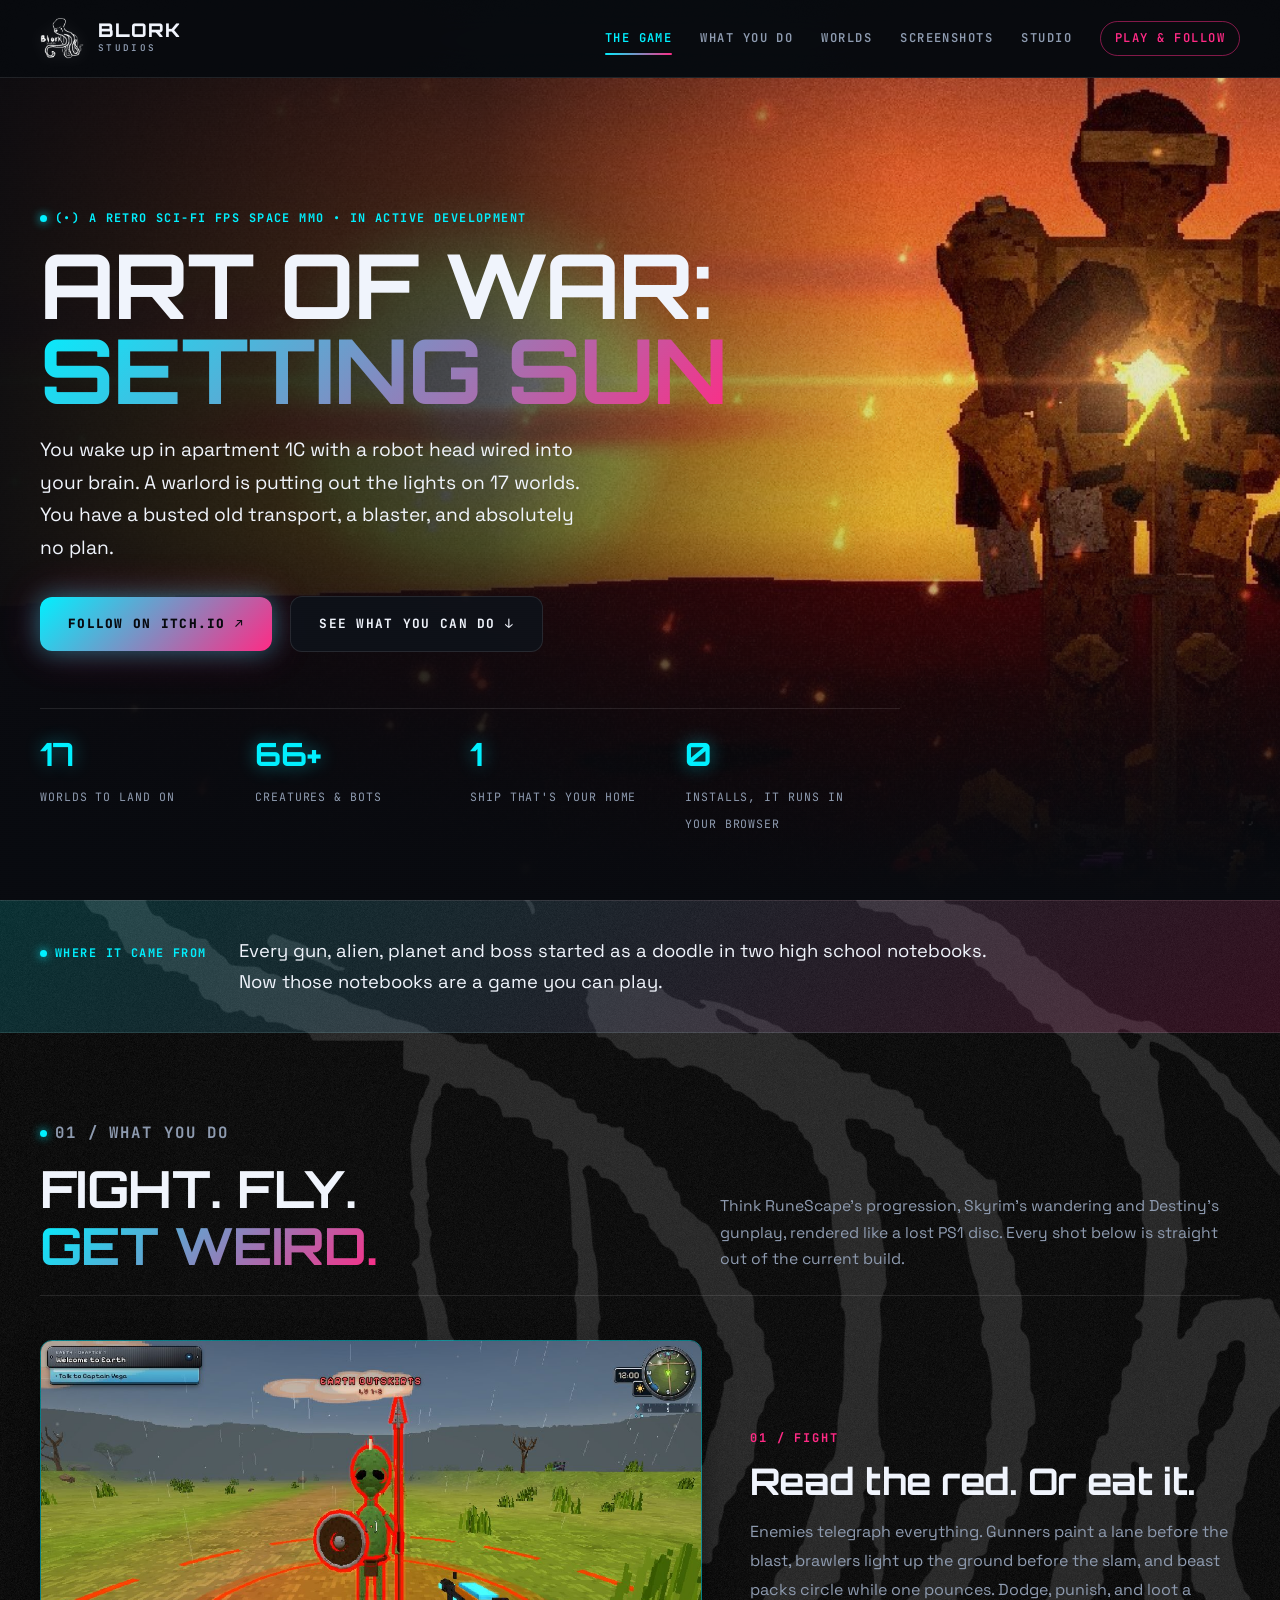
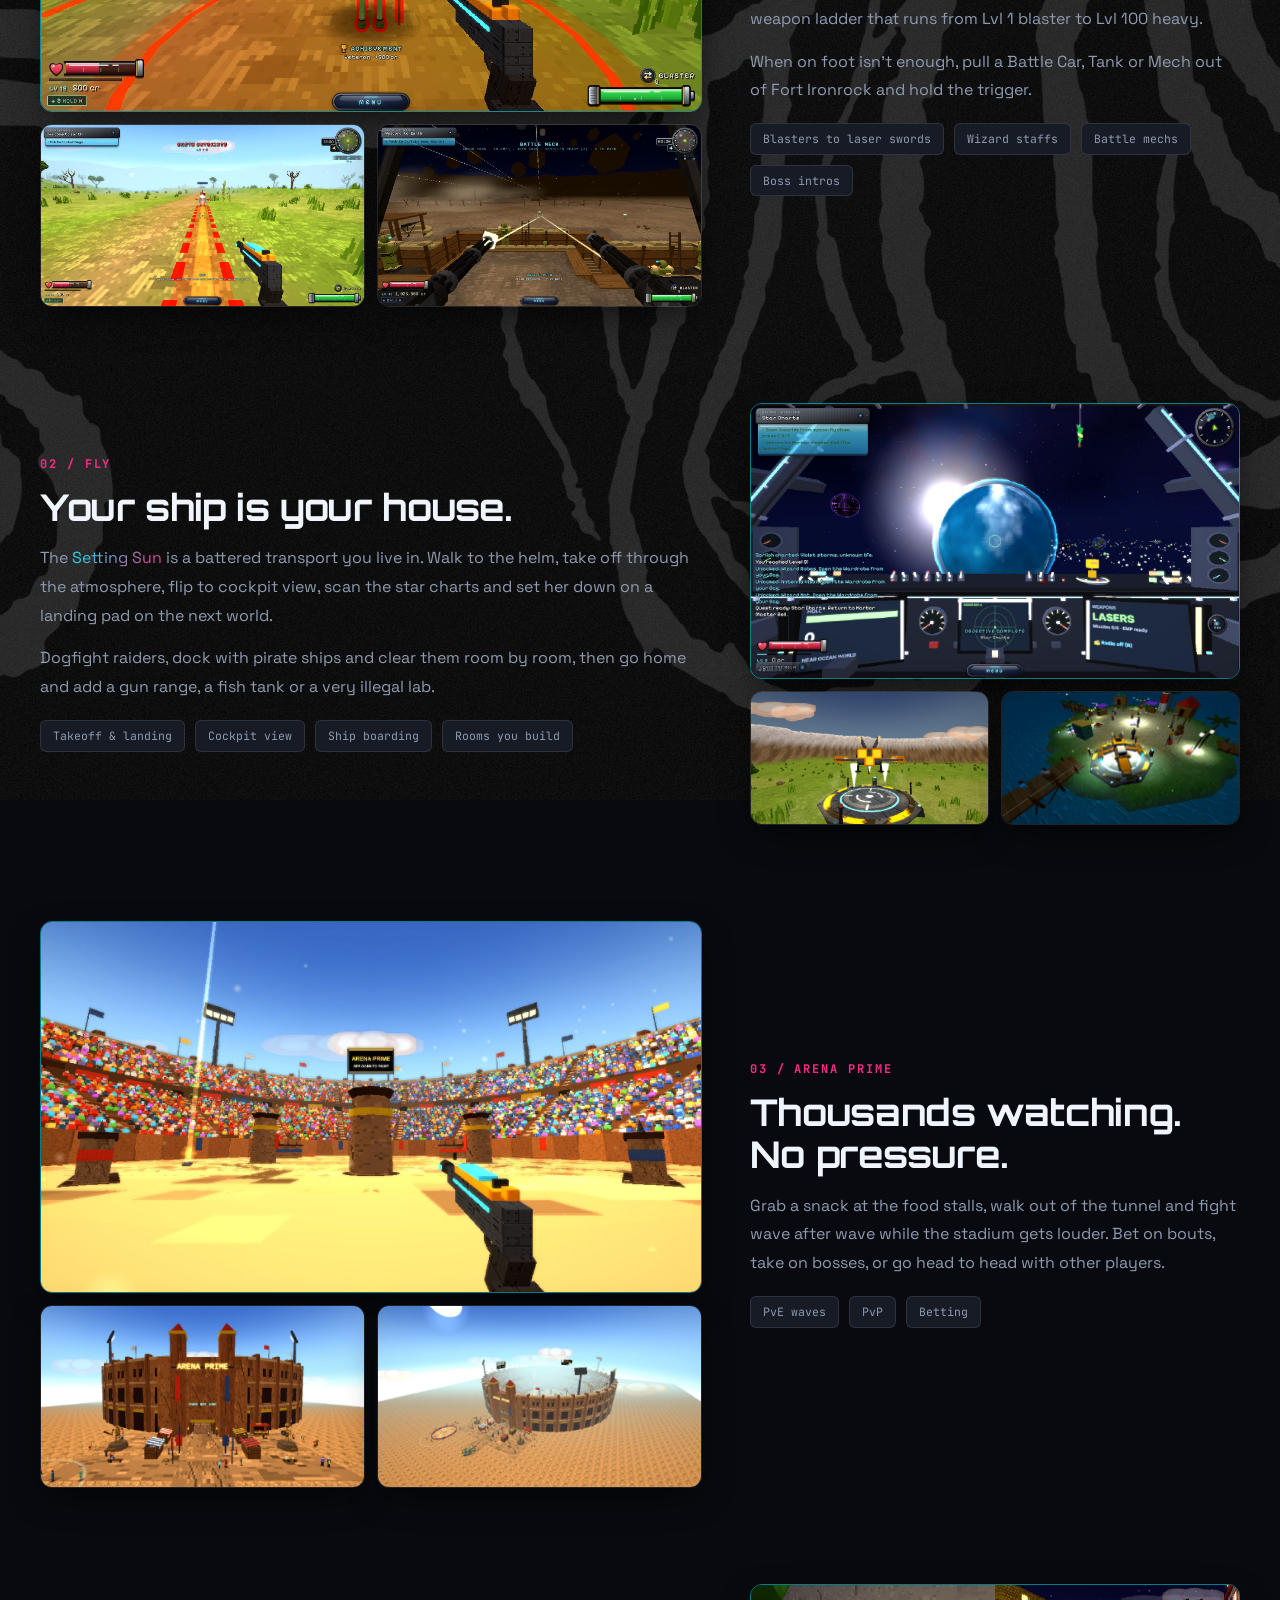
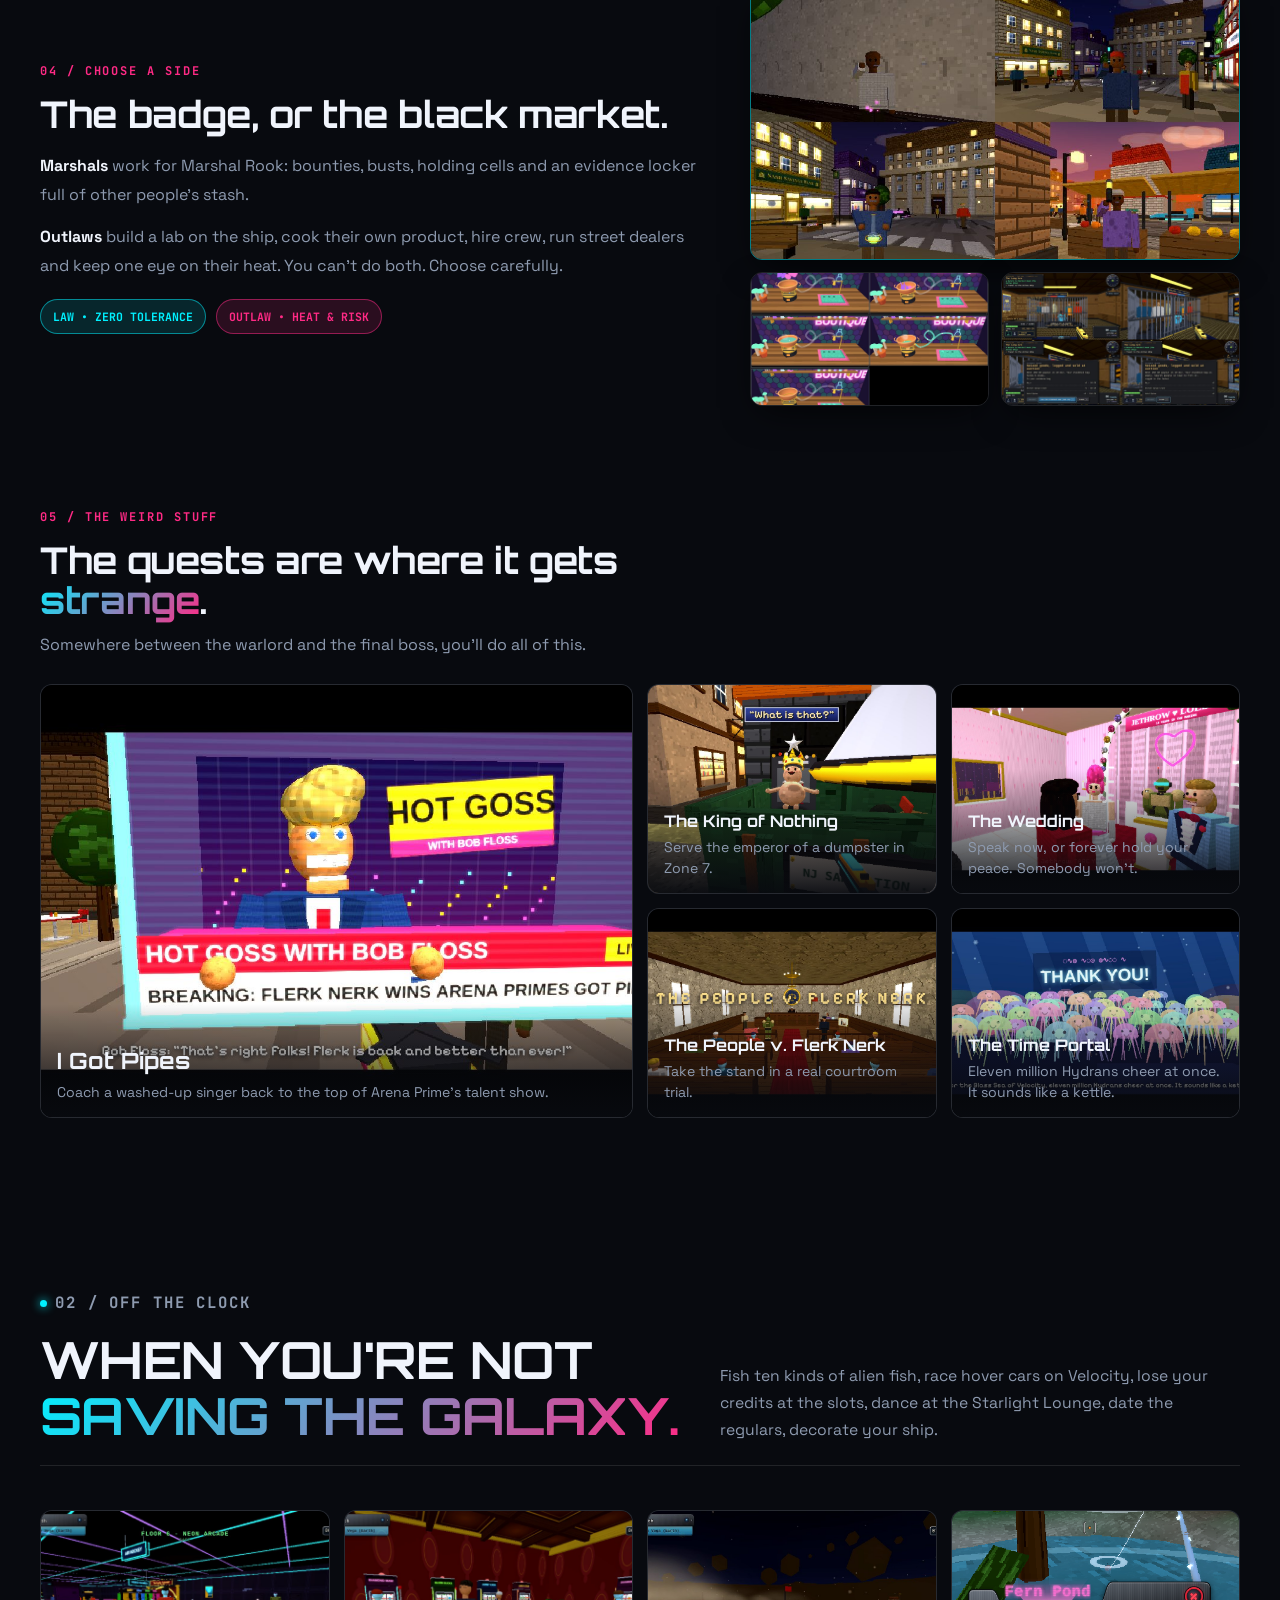
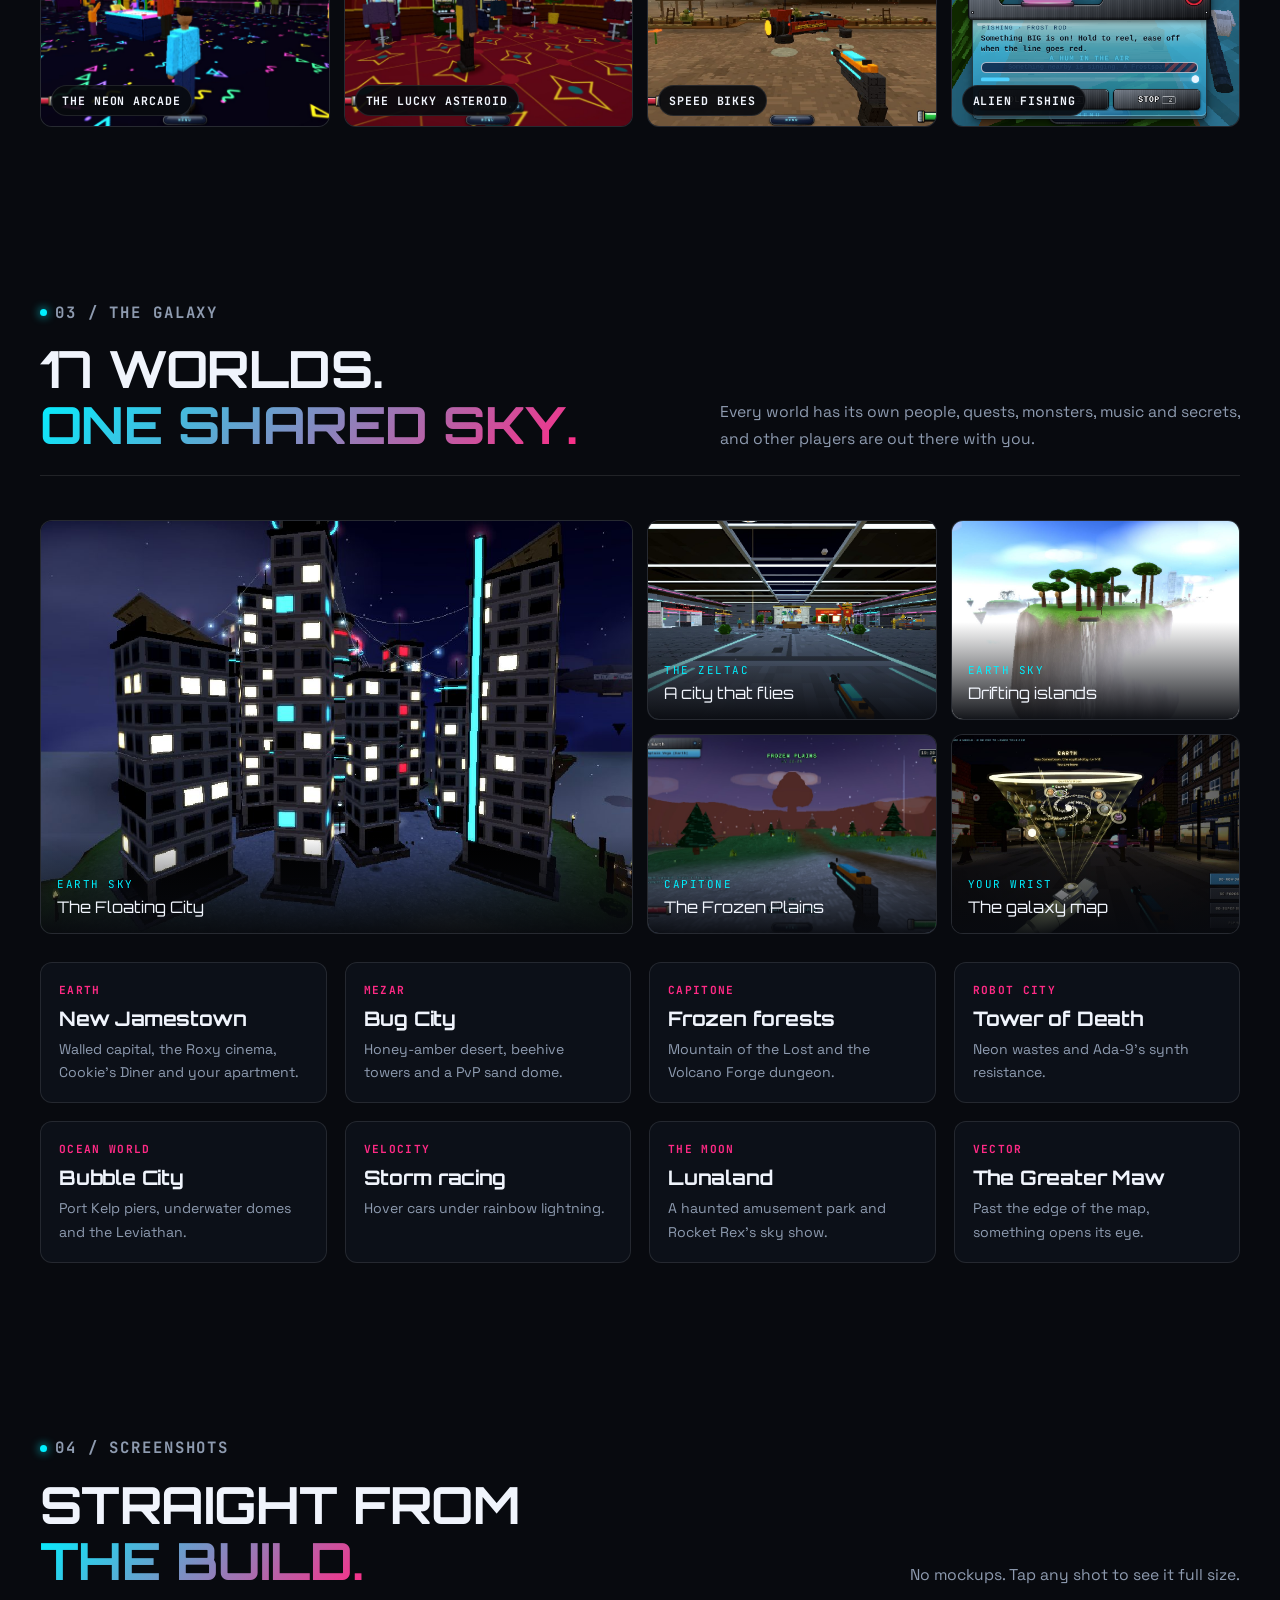
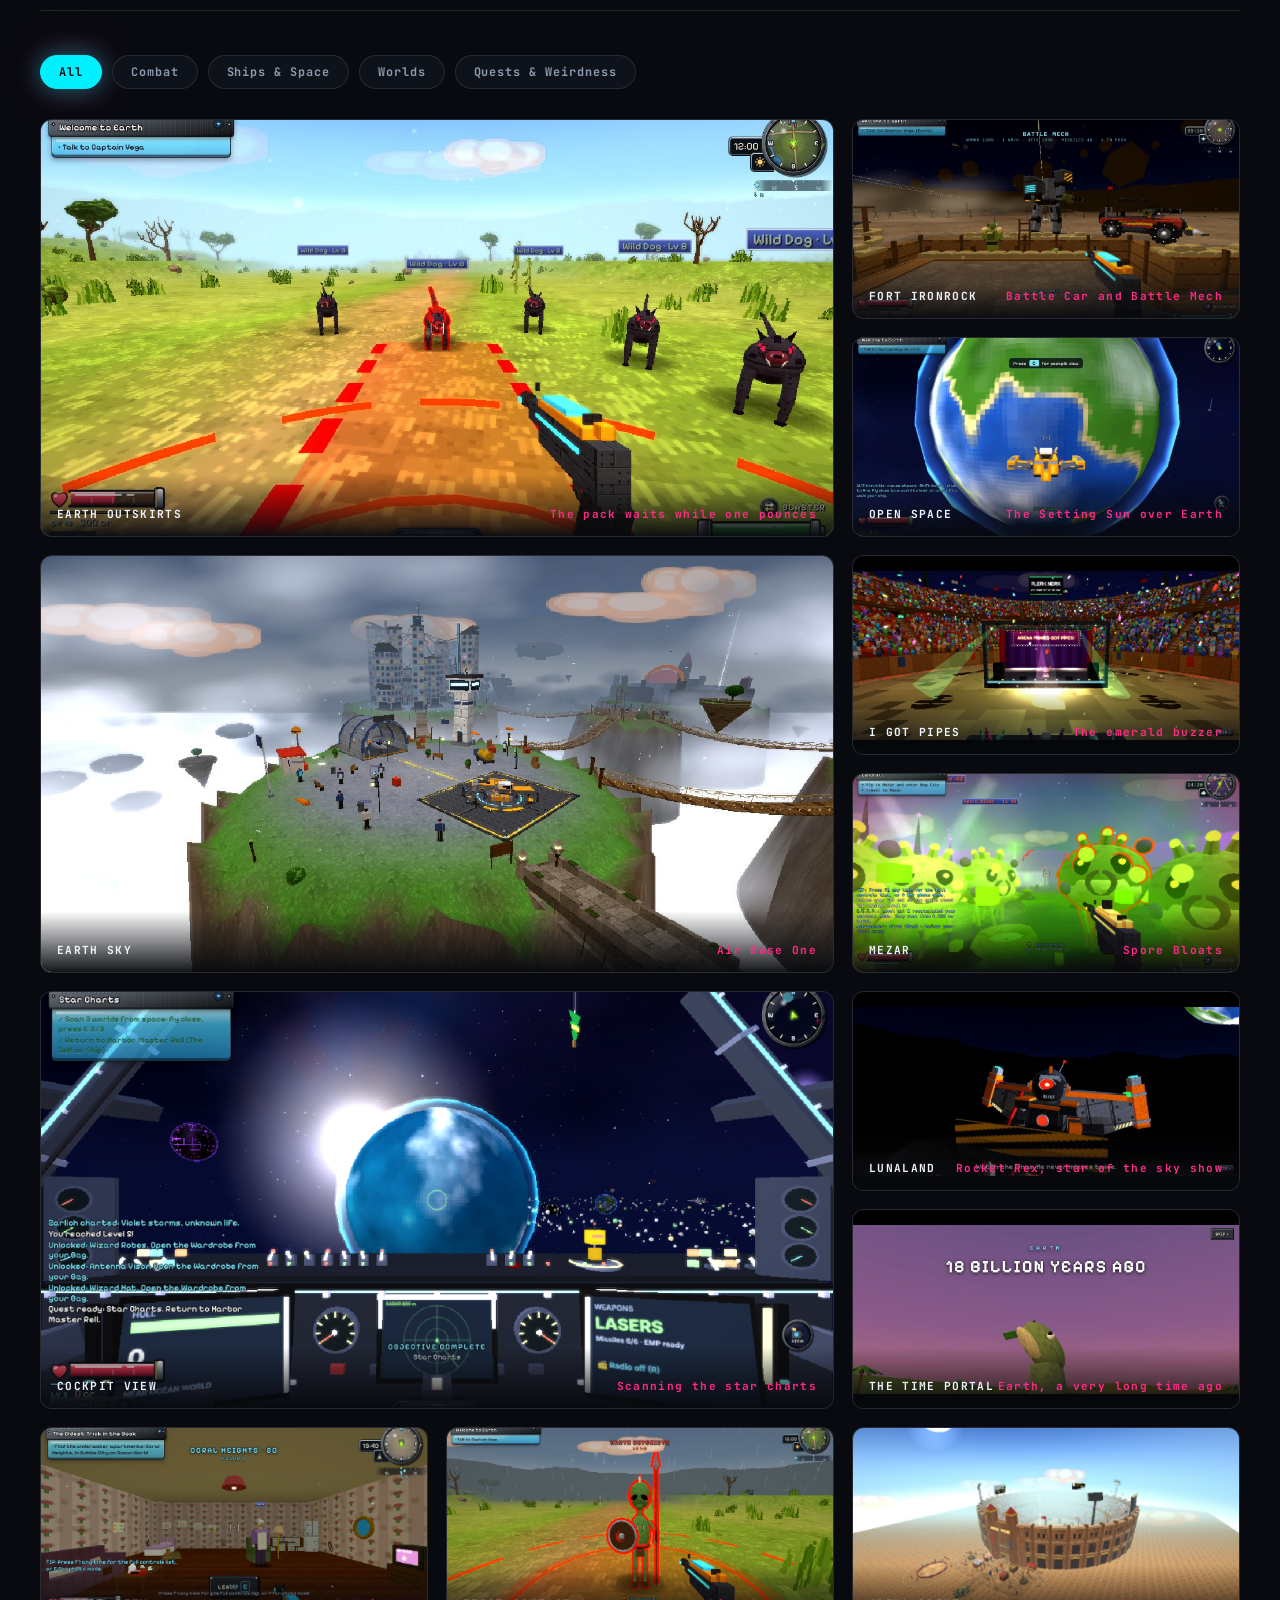
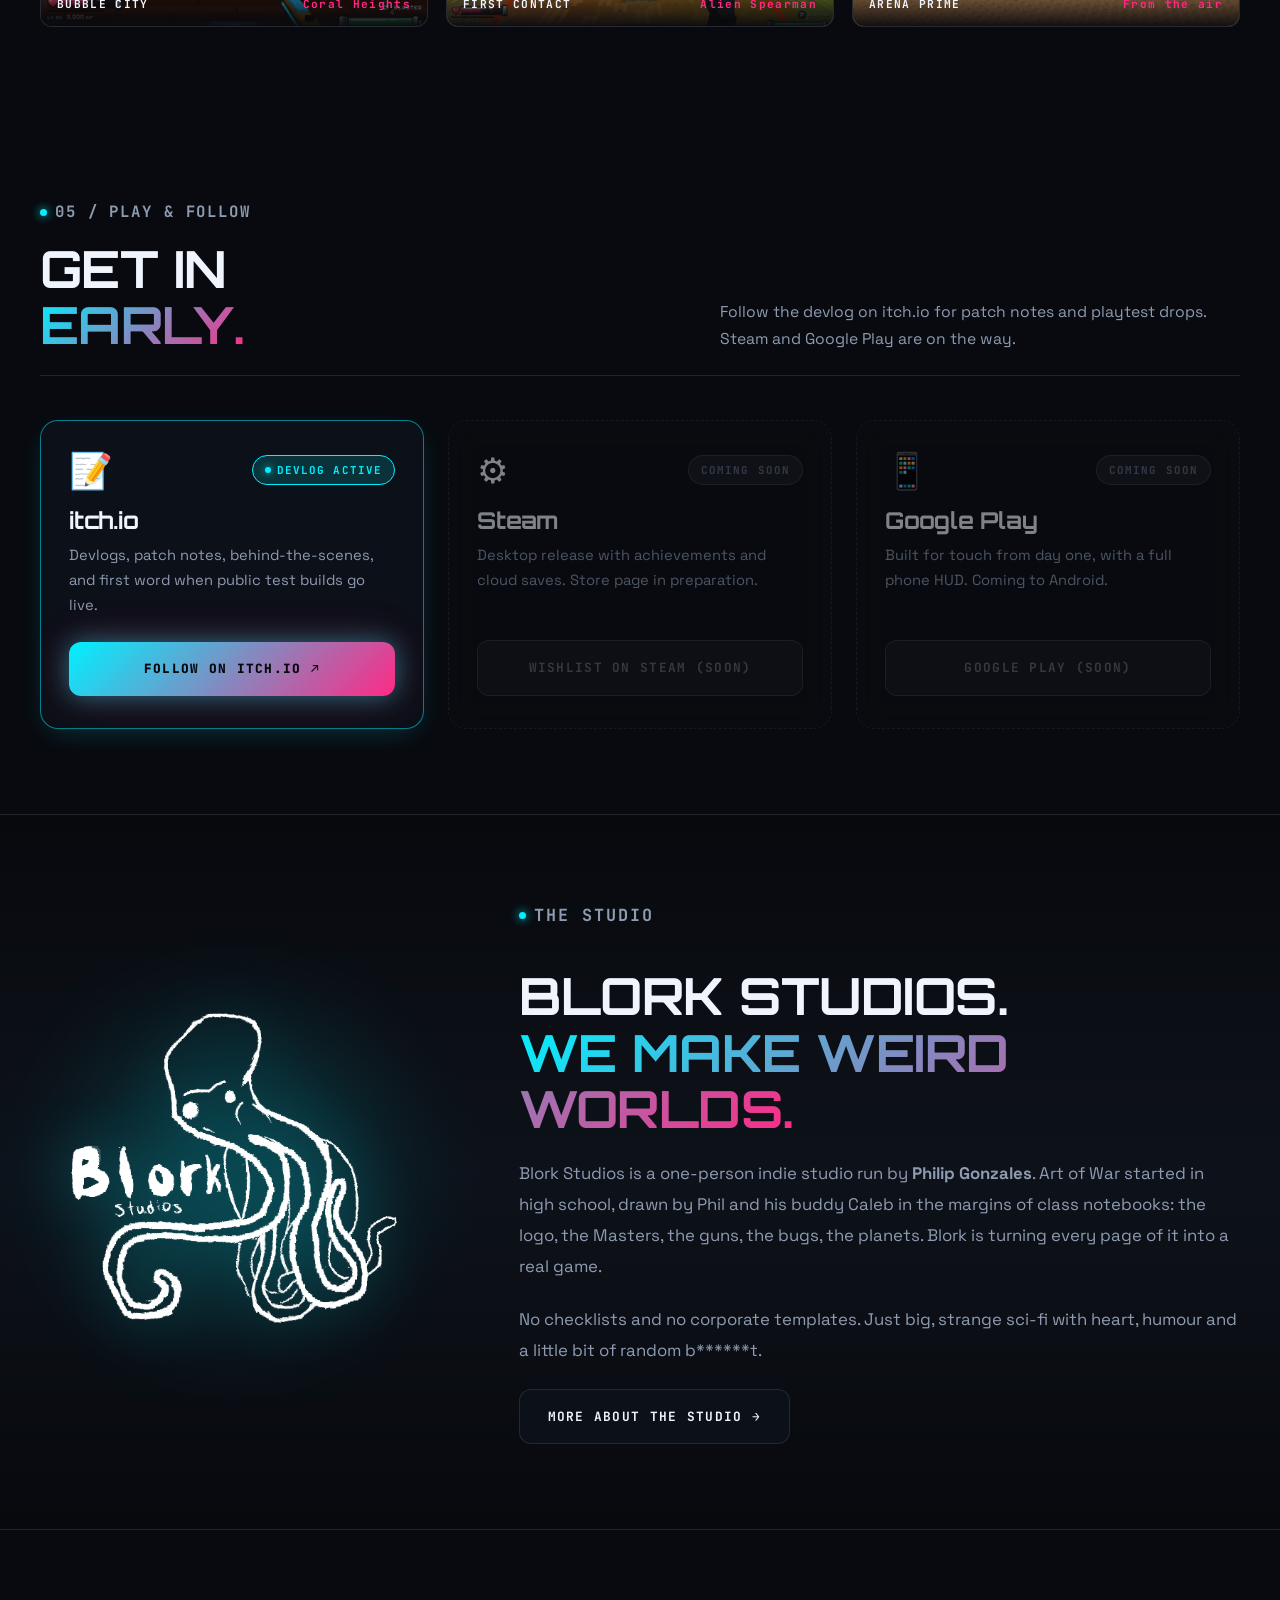
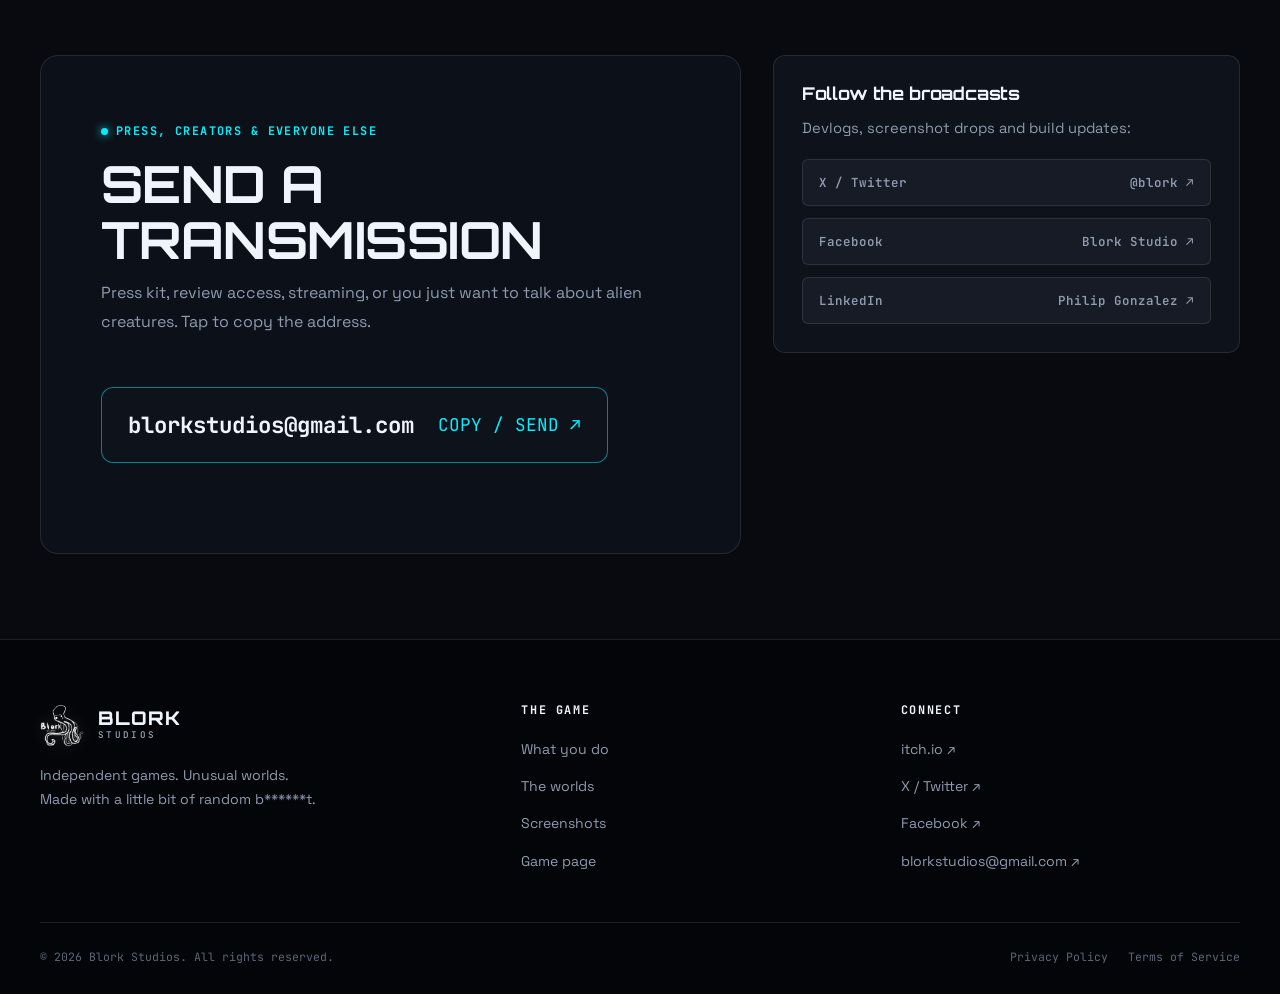
==== commit 06f8c146: "Rebuild homepage around the game: key-art hero, feature rows with in-game shots, weird quests, world" ====
--- a/index.html
+++ b/index.html
@@ -3,11 +3,11 @@
 <head>
   <meta charset="utf-8">
   <meta name="viewport" content="width=device-width, initial-scale=1">
-  <title>Blork Studios — Independent Game Studio | Art of War: Setting Sun</title>
-  <meta name="description" content="Blork Studios is a solo independent game studio by Philip Gonzales, creating Art of War: Setting Sun — a sci-fi FPS MMO across a sprawling retro galaxy.">
-  <meta property="og:title" content="Blork Studios — We Make Weird Worlds">
-  <meta property="og:description" content="Independent games. Unusual worlds. Made with a llittle bit of random b******t.">
-  <meta property="og:image" content="images/blork%20games/blork-itch-banner_1920x600.png">
+  <title>Art of War: Setting Sun | Blork Studios</title>
+  <meta name="description" content="Art of War: Setting Sun is a retro sci-fi FPS space MMO from Blork Studios. Fight, fly your own ship between 17 worlds, pick the badge or the black market, and get dragged into the weirdest quests in the galaxy.">
+  <meta property="og:title" content="Art of War: Setting Sun | Blork Studios">
+  <meta property="og:description" content="Wake up with a robot in your head. Steal back the sky. A retro sci-fi FPS space MMO across 17 worlds.">
+  <meta property="og:image" content="images/game/hero-giant.jpg">
   <meta name="theme-color" content="#080a0f">
   <link rel="icon" type="image/png" href="images/favicon.png">
   <link rel="preconnect" href="https://fonts.googleapis.com">
@@ -17,7 +17,6 @@
   <script defer src="js/main.js"></script>
 </head>
 <body>
-  <!-- CRT Scanline Noise Overlay for authentic static aesthetic -->
   <div class="crt-overlay" aria-hidden="true"></div>
 
   <!-- Header & Navigation -->
@@ -32,60 +31,346 @@
       </a>
       <button class="menu-toggle" aria-label="Toggle navigation" aria-expanded="false">☰</button>
       <nav>
-        <a class="active" href="index.html">Home</a>
-        <a href="#where-to-play">Where to Play</a>
-        <a href="#the-game">The Game</a>
-        <a href="#factions">Factions</a>
+        <a class="active" href="#top">The Game</a>
+        <a href="#what-you-do">What You Do</a>
+        <a href="#worlds">Worlds</a>
         <a href="#screenshots">Screenshots</a>
-        <a href="#galaxy">The Galaxy</a>
-        <a href="#crew">Characters</a>
-        <a href="#manifesto">Studio</a>
-        <a href="#contact">Contact</a>
+        <a href="#studio">Studio</a>
+        <a href="#where-to-play" class="nav-cta">Play &amp; Follow</a>
       </nav>
     </div>
   </header>
 
-  <main>
-    <!-- Hero Section -->
-    <section class="hero">
-      <div class="hero-backdrop"></div>
-      <div class="wrap hero-content">
-        <p class="eyebrow">(•) INDEPENDENT GAME STUDIO • IN ACTIVE DEVELOPMENT</p>
-        <h1>WE MAKE<br><em>WEIRD WORLDS.</em></h1>
-        <p class="hero-copy">
-          Blork Studios is a solo independent game studio by <strong>Philip Gonzales</strong>.
-          Building big, idiosyncratic sci-fi adventures with heart, humor, and a little bit of random b******t.
-          Currently forging our debut sci-fi FPS MMO: <strong>Art of War: Setting Sun</strong>.
+  <main id="top">
+    <!-- HERO: the game first -->
+    <section class="game-hero">
+      <div class="game-hero-bg" aria-hidden="true"></div>
+      <div class="wrap game-hero-content">
+        <p class="eyebrow">(•) A RETRO SCI-FI FPS SPACE MMO • IN ACTIVE DEVELOPMENT</p>
+        <h1>ART OF WAR:<br><em>SETTING SUN</em></h1>
+        <p class="game-hero-hook">
+          You wake up in apartment 1C with a robot head wired into your brain.
+          A warlord is putting out the lights on 17 worlds.
+          You have a busted old transport, a blaster, and absolutely no plan.
         </p>
         <div class="hero-actions">
-          <a class="btn btn-primary" href="https://blork-studios.itch.io/art-of-war-setting-sun" target="_blank" rel="noopener">FOLLOW DEVLOG ON ITCH.IO ↗</a>
-          <a class="btn btn-secondary" href="#where-to-play">WHERE TO PLAY ↓</a>
-        </div>
-      </div>
-    </section>
-
-    <!-- Studio Banner Showcase -->
-    <section class="studio-banner-section wrap">
-      <div class="studio-banner-frame">
-        <img src="images/blork%20games/blork-itch-banner_1920x600.png" alt="Blork Studios Official Itch Banner">
-        <div class="studio-banner-tag">(•) OFFICIAL BLORK STUDIOS TRANSMISSION</div>
-      </div>
-    </section>
-
-    <!-- Where to Play Section -->
+          <a class="btn btn-primary" href="https://blork-studios.itch.io/art-of-war-setting-sun" target="_blank" rel="noopener">FOLLOW ON ITCH.IO ↗</a>
+          <a class="btn btn-secondary" href="#what-you-do">SEE WHAT YOU CAN DO ↓</a>
+        </div>
+        <ul class="hero-stats">
+          <li><strong>17</strong><span>worlds to land on</span></li>
+          <li><strong>66+</strong><span>creatures &amp; bots</span></li>
+          <li><strong>1</strong><span>ship that's your home</span></li>
+          <li><strong>0</strong><span>installs, it runs in your browser</span></li>
+        </ul>
+      </div>
+    </section>
+
+    <!-- Origin strip -->
+    <section class="origin-strip">
+      <div class="wrap origin-inner">
+        <p class="eyebrow">WHERE IT CAME FROM</p>
+        <p class="origin-text">
+          Every gun, alien, planet and boss started as a doodle in two high school notebooks.
+          Now those notebooks are a game you can play.
+        </p>
+      </div>
+    </section>
+
+    <!-- WHAT YOU DO -->
+    <section class="section-padding wrap" id="what-you-do">
+      <div class="section-header">
+        <div>
+          <p class="eyebrow">01 / WHAT YOU DO</p>
+          <h2>FIGHT. FLY.<br><em>GET WEIRD.</em></h2>
+        </div>
+        <p>
+          Think RuneScape's progression, Skyrim's wandering and Destiny's gunplay, rendered like a lost PS1 disc.
+          Every shot below is straight out of the current build.
+        </p>
+      </div>
+
+      <!-- 1. Fight -->
+      <article class="feature-row">
+        <div class="feature-media">
+          <img class="feature-main" src="images/game/fight-brawler-slam.jpg" alt="An alien brawler raises his club while a red ground-slam circle spreads under him" loading="lazy">
+          <div class="feature-thumbs">
+            <img src="images/game/fight-gunner-charge.jpg" alt="A gunner charging a red blast lane down the road" loading="lazy">
+            <img src="images/game/fight-mech-cockpit.jpg" alt="Twin miniguns firing from inside a battle mech" loading="lazy">
+          </div>
+        </div>
+        <div class="feature-copy">
+          <span class="feature-num">01 / FIGHT</span>
+          <h3>Read the red. Or eat it.</h3>
+          <p>
+            Enemies telegraph everything. Gunners paint a lane before the blast, brawlers light up the ground before the slam,
+            and beast packs circle while one pounces. Dodge, punish, and loot a weapon ladder that runs from Lvl 1 blaster to Lvl 100 heavy.
+          </p>
+          <p>
+            When on foot isn't enough, pull a Battle Car, Tank or Mech out of Fort Ironrock and hold the trigger.
+          </p>
+          <div class="feature-pill-list">
+            <span class="feature-pill">Blasters to laser swords</span>
+            <span class="feature-pill">Wizard staffs</span>
+            <span class="feature-pill">Battle mechs</span>
+            <span class="feature-pill">Boss intros</span>
+          </div>
+        </div>
+      </article>
+
+      <!-- 2. Fly -->
+      <article class="feature-row flip">
+        <div class="feature-media">
+          <img class="feature-main" src="images/game/fly-cockpit-earth.jpg" alt="Cockpit view of the Setting Sun with Earth filling the windshield" loading="lazy">
+          <div class="feature-thumbs">
+            <img src="images/game/fly-landing.jpg" alt="The ship hovering over a glowing landing pad with thrusters firing" loading="lazy">
+            <img src="images/game/fly-ocean-pad.jpg" alt="The ship parked on a lit pad on an Ocean World island at night" loading="lazy">
+          </div>
+        </div>
+        <div class="feature-copy">
+          <span class="feature-num">02 / FLY</span>
+          <h3>Your ship is your house.</h3>
+          <p>
+            The <em>Setting Sun</em> is a battered transport you live in. Walk to the helm, take off through the atmosphere,
+            flip to cockpit view, scan the star charts and set her down on a landing pad on the next world.
+          </p>
+          <p>
+            Dogfight raiders, dock with pirate ships and clear them room by room, then go home and add a gun range, a fish tank or a very illegal lab.
+          </p>
+          <div class="feature-pill-list">
+            <span class="feature-pill">Takeoff &amp; landing</span>
+            <span class="feature-pill">Cockpit view</span>
+            <span class="feature-pill">Ship boarding</span>
+            <span class="feature-pill">Rooms you build</span>
+          </div>
+        </div>
+      </article>
+
+      <!-- 3. Arena -->
+      <article class="feature-row">
+        <div class="feature-media">
+          <img class="feature-main" src="images/game/arena-crowd.jpg" alt="Walking out of the tunnel into Arena Prime with a packed crowd in the stands" loading="lazy">
+          <div class="feature-thumbs">
+            <img src="images/game/arena-stadium-front.jpg" alt="The front of the Arena Prime stadium" loading="lazy">
+            <img src="images/game/arena-from-above.jpg" alt="Arena Prime from the air" loading="lazy">
+          </div>
+        </div>
+        <div class="feature-copy">
+          <span class="feature-num">03 / ARENA PRIME</span>
+          <h3>Thousands watching. No pressure.</h3>
+          <p>
+            Grab a snack at the food stalls, walk out of the tunnel and fight wave after wave while the stadium gets louder.
+            Bet on bouts, take on bosses, or go head to head with other players.
+          </p>
+          <div class="feature-pill-list">
+            <span class="feature-pill">PvE waves</span>
+            <span class="feature-pill">PvP</span>
+            <span class="feature-pill">Betting</span>
+          </div>
+        </div>
+      </article>
+
+      <!-- 4. Badge or black market -->
+      <article class="feature-row flip">
+        <div class="feature-media">
+          <img class="feature-main" src="images/game/outlaw-npcs.jpg" alt="Townsfolk at night using pills, a vape, a bong and an inhaler" loading="lazy">
+          <div class="feature-thumbs">
+            <img src="images/game/outlaw-boutique.jpg" alt="Melting ingredients into a bowl at the Boutique bench" loading="lazy">
+            <img src="images/game/outlaw-cell.jpg" alt="A holding cell and the evidence locker in the Marshal office" loading="lazy">
+          </div>
+        </div>
+        <div class="feature-copy">
+          <span class="feature-num">04 / CHOOSE A SIDE</span>
+          <h3>The badge, or the black market.</h3>
+          <p>
+            <strong>Marshals</strong> work for Marshal Rook: bounties, busts, holding cells and an evidence locker full of other people's stash.
+          </p>
+          <p>
+            <strong>Outlaws</strong> build a lab on the ship, cook their own product, hire crew, run street dealers and keep one eye on their heat.
+            You can't do both. Choose carefully.
+          </p>
+          <div class="faction-mini">
+            <span class="faction-chip law">LAW • ZERO TOLERANCE</span>
+            <span class="faction-chip outlaw">OUTLAW • HEAT &amp; RISK</span>
+          </div>
+        </div>
+      </article>
+
+      <!-- 5. The weird stuff -->
+      <div class="weird-block">
+        <div class="weird-head">
+          <span class="feature-num">05 / THE WEIRD STUFF</span>
+          <h3>The quests are where it gets <em>strange</em>.</h3>
+          <p>Somewhere between the warlord and the final boss, you'll do all of this.</p>
+        </div>
+        <div class="weird-grid">
+          <figure class="weird-card big">
+            <img src="images/game/weird-hot-goss.jpg" alt="Hot Goss news broadcast: Flerk Nerk wins Arena Prime's Got Pipes" loading="lazy">
+            <figcaption><strong>I Got Pipes</strong>Coach a washed-up singer back to the top of Arena Prime's talent show.</figcaption>
+          </figure>
+          <figure class="weird-card">
+            <img src="images/game/weird-king-blorbo.jpg" alt="King Blorbo, a tiny crowned emperor, standing in a dumpster" loading="lazy">
+            <figcaption><strong>The King of Nothing</strong>Serve the emperor of a dumpster in Zone 7.</figcaption>
+          </figure>
+          <figure class="weird-card">
+            <img src="images/game/weird-wedding.jpg" alt="A pink chapel wedding about to go wrong" loading="lazy">
+            <figcaption><strong>The Wedding</strong>Speak now, or forever hold your peace. Somebody won't.</figcaption>
+          </figure>
+          <figure class="weird-card">
+            <img src="images/game/weird-flerk-court.jpg" alt="Courtroom title card: The People v. Flerk Nerk" loading="lazy">
+            <figcaption><strong>The People v. Flerk Nerk</strong>Take the stand in a real courtroom trial.</figcaption>
+          </figure>
+          <figure class="weird-card">
+            <img src="images/game/weird-hydrans.jpg" alt="A crowd of jellyfish-like Hydrans cheering THANK YOU" loading="lazy">
+            <figcaption><strong>The Time Portal</strong>Eleven million Hydrans cheer at once. It sounds like a kettle.</figcaption>
+          </figure>
+        </div>
+      </div>
+    </section>
+
+    <!-- OFF THE CLOCK -->
+    <section class="section-padding wrap offclock">
+      <div class="section-header">
+        <div>
+          <p class="eyebrow">02 / OFF THE CLOCK</p>
+          <h2>WHEN YOU'RE NOT<br><em>SAVING THE GALAXY.</em></h2>
+        </div>
+        <p>Fish ten kinds of alien fish, race hover cars on Velocity, lose your credits at the slots, dance at the Starlight Lounge, date the regulars, decorate your ship.</p>
+      </div>
+      <div class="tile-row">
+        <figure class="tile"><img src="images/game/life-arcade.jpg" alt="Kids playing at the neon arcade" loading="lazy"><figcaption>The Neon Arcade</figcaption></figure>
+        <figure class="tile"><img src="images/game/life-casino.jpg" alt="Rows of slot machines at the casino" loading="lazy"><figcaption>The Lucky Asteroid</figcaption></figure>
+        <figure class="tile"><img src="images/game/life-bike.jpg" alt="A speed bike parked on the dirt" loading="lazy"><figcaption>Speed bikes</figcaption></figure>
+        <figure class="tile"><img src="images/screenshots/07-fishing-fern-pond.png" alt="Fishing at Fern Pond with the Frost Rod" loading="lazy"><figcaption>Alien fishing</figcaption></figure>
+      </div>
+    </section>
+
+    <!-- WORLDS -->
+    <section class="section-padding wrap" id="worlds">
+      <div class="section-header">
+        <div>
+          <p class="eyebrow">03 / THE GALAXY</p>
+          <h2>17 WORLDS.<br><em>ONE SHARED SKY.</em></h2>
+        </div>
+        <p>Every world has its own people, quests, monsters, music and secrets, and other players are out there with you.</p>
+      </div>
+
+      <div class="worlds-showcase">
+        <figure class="world-shot big">
+          <img src="images/game/world-floating-city-night.jpg" alt="The Floating City towers lit up at night in Earth Sky" loading="lazy">
+          <figcaption><span>EARTH SKY</span>The Floating City</figcaption>
+        </figure>
+        <figure class="world-shot">
+          <img src="images/game/world-zeltac-plaza.jpg" alt="The neon Plaza mall inside the Zeltac city ship" loading="lazy">
+          <figcaption><span>THE ZELTAC</span>A city that flies</figcaption>
+        </figure>
+        <figure class="world-shot">
+          <img src="images/game/world-waterfall.jpg" alt="A floating island with a waterfall pouring off its edge" loading="lazy">
+          <figcaption><span>EARTH SKY</span>Drifting islands</figcaption>
+        </figure>
+        <figure class="world-shot">
+          <img src="images/game/world-capitone-snow.jpg" alt="Snowy frozen plains on Capitone at dusk" loading="lazy">
+          <figcaption><span>CAPITONE</span>The Frozen Plains</figcaption>
+        </figure>
+        <figure class="world-shot">
+          <img src="images/game/world-wrist-map.jpg" alt="A holographic galaxy map projected from the player's wrist" loading="lazy">
+          <figcaption><span>YOUR WRIST</span>The galaxy map</figcaption>
+        </figure>
+      </div>
+
+      <div class="worlds-grid compact">
+        <div class="world-card"><span class="world-num">EARTH</span><h3>New Jamestown</h3><p>Walled capital, the Roxy cinema, Cookie's Diner and your apartment.</p></div>
+        <div class="world-card"><span class="world-num">MEZAR</span><h3>Bug City</h3><p>Honey-amber desert, beehive towers and a PvP sand dome.</p></div>
+        <div class="world-card"><span class="world-num">CAPITONE</span><h3>Frozen forests</h3><p>Mountain of the Lost and the Volcano Forge dungeon.</p></div>
+        <div class="world-card"><span class="world-num">ROBOT CITY</span><h3>Tower of Death</h3><p>Neon wastes and Ada-9's synth resistance.</p></div>
+        <div class="world-card"><span class="world-num">OCEAN WORLD</span><h3>Bubble City</h3><p>Port Kelp piers, underwater domes and the Leviathan.</p></div>
+        <div class="world-card"><span class="world-num">VELOCITY</span><h3>Storm racing</h3><p>Hover cars under rainbow lightning.</p></div>
+        <div class="world-card"><span class="world-num">THE MOON</span><h3>Lunaland</h3><p>A haunted amusement park and Rocket Rex's sky show.</p></div>
+        <div class="world-card"><span class="world-num">VECTOR</span><h3>The Greater Maw</h3><p>Past the edge of the map, something opens its eye.</p></div>
+      </div>
+    </section>
+
+    <!-- SCREENSHOTS -->
+    <section class="section-padding wrap" id="screenshots">
+      <div class="section-header">
+        <div>
+          <p class="eyebrow">04 / SCREENSHOTS</p>
+          <h2>STRAIGHT FROM<br><em>THE BUILD.</em></h2>
+        </div>
+        <p>No mockups. Tap any shot to see it full size.</p>
+      </div>
+
+      <div class="gallery-filter">
+        <button class="filter-btn active" data-category="all">All</button>
+        <button class="filter-btn" data-category="combat">Combat</button>
+        <button class="filter-btn" data-category="space">Ships &amp; Space</button>
+        <button class="filter-btn" data-category="worlds">Worlds</button>
+        <button class="filter-btn" data-category="weird">Quests &amp; Weirdness</button>
+      </div>
+
+      <div class="gallery-grid">
+        <div class="gallery-item wide" data-category="combat">
+          <img src="images/game/fight-beast-pack.jpg" alt="A pack of beasts circling while one pounces" loading="lazy">
+          <div class="gallery-caption">EARTH OUTSKIRTS <span>The pack waits while one pounces</span></div>
+        </div>
+        <div class="gallery-item" data-category="combat">
+          <img src="images/game/fight-car-mech.jpg" alt="Battle Car and Battle Mech at Fort Ironrock" loading="lazy">
+          <div class="gallery-caption">FORT IRONROCK <span>Battle Car and Battle Mech</span></div>
+        </div>
+        <div class="gallery-item" data-category="space">
+          <img src="images/game/fly-ship-earth.jpg" alt="The Setting Sun flying past Earth" loading="lazy">
+          <div class="gallery-caption">OPEN SPACE <span>The Setting Sun over Earth</span></div>
+        </div>
+        <div class="gallery-item wide" data-category="worlds">
+          <img src="images/game/world-sky-airbase.jpg" alt="Air Base One on a floating island" loading="lazy">
+          <div class="gallery-caption">EARTH SKY <span>Air Base One</span></div>
+        </div>
+        <div class="gallery-item" data-category="weird">
+          <img src="images/game/weird-emerald-buzzer.jpg" alt="The Arena Prime's Got Pipes stage" loading="lazy">
+          <div class="gallery-caption">I GOT PIPES <span>The emerald buzzer</span></div>
+        </div>
+        <div class="gallery-item wide" data-category="space">
+          <img src="images/screenshots/02-cockpit-star-charts.png" alt="Cockpit view scanning Ocean World with the star charts" loading="lazy">
+          <div class="gallery-caption">COCKPIT VIEW <span>Scanning the star charts</span></div>
+        </div>
+        <div class="gallery-item" data-category="combat">
+          <img src="images/screenshots/01-mezar-spore-bloat.png" alt="Fighting Spore Bloats on Mezar" loading="lazy">
+          <div class="gallery-caption">MEZAR <span>Spore Bloats</span></div>
+        </div>
+        <div class="gallery-item" data-category="weird">
+          <img src="images/game/rex-launch.jpg" alt="Rocket Rex on his launch tower at night" loading="lazy">
+          <div class="gallery-caption">LUNALAND <span>Rocket Rex, star of the sky show</span></div>
+        </div>
+        <div class="gallery-item" data-category="weird">
+          <img src="images/game/weird-dino.jpg" alt="A dinosaur looking up at the sky 18 billion years ago" loading="lazy">
+          <div class="gallery-caption">THE TIME PORTAL <span>Earth, a very long time ago</span></div>
+        </div>
+        <div class="gallery-item" data-category="worlds">
+          <img src="images/screenshots/09-bubble-city-coral-heights.png" alt="Talking to Derk in a Coral Heights apartment" loading="lazy">
+          <div class="gallery-caption">BUBBLE CITY <span>Coral Heights</span></div>
+        </div>
+        <div class="gallery-item" data-category="combat">
+          <img src="images/screenshots/06-alien-spearman-encounter.png" alt="An Alien Spearman with a shield in the rain" loading="lazy">
+          <div class="gallery-caption">FIRST CONTACT <span>Alien Spearman</span></div>
+        </div>
+        <div class="gallery-item" data-category="worlds">
+          <img src="images/game/arena-from-above.jpg" alt="Arena Prime from above" loading="lazy">
+          <div class="gallery-caption">ARENA PRIME <span>From the air</span></div>
+        </div>
+      </div>
+    </section>
+
+    <!-- WHERE TO PLAY -->
     <section class="section-padding wrap" id="where-to-play">
       <div class="section-header">
         <div>
-          <p class="eyebrow">01 / LAUNCH PLATFORMS &amp; DEVLOG</p>
-          <h2>WHERE TO<br><em>PLAY &amp; FOLLOW.</em></h2>
-        </div>
-        <p>
-          Follow development on Itch.io for devlogs and playtest announcements. Steam and Google Play releases are currently in active preparation.
-        </p>
+          <p class="eyebrow">05 / PLAY &amp; FOLLOW</p>
+          <h2>GET IN<br><em>EARLY.</em></h2>
+        </div>
+        <p>Follow the devlog on itch.io for patch notes and playtest drops. Steam and Google Play are on the way.</p>
       </div>
 
       <div class="platform-grid">
-        <!-- Itch.io (Active Live Link to Devlog) -->
         <article class="platform-card active">
           <div>
             <div class="platform-header">
@@ -93,20 +378,12 @@
               <span class="platform-status live">DEVLOG ACTIVE</span>
             </div>
             <div class="platform-body">
-              <h3>Itch.io Devlog</h3>
-              <p>
-                Follow development logs, inspect version patch notes, view behind-the-scenes mechanics, and be first in line when public test builds go live.
-              </p>
-            </div>
-          </div>
-          <div>
-            <a class="btn btn-primary" style="width: 100%;" href="https://blork-studios.itch.io/art-of-war-setting-sun" target="_blank" rel="noopener">
-              FOLLOW ON ITCH.IO ↗
-            </a>
-          </div>
+              <h3>itch.io</h3>
+              <p>Devlogs, patch notes, behind-the-scenes, and first word when public test builds go live.</p>
+            </div>
+          </div>
+          <a class="btn btn-primary" style="width: 100%;" href="https://blork-studios.itch.io/art-of-war-setting-sun" target="_blank" rel="noopener">FOLLOW ON ITCH.IO ↗</a>
         </article>
-
-        <!-- Steam (Coming Soon / Greyed Out) -->
         <article class="platform-card disabled">
           <div>
             <div class="platform-header">
@@ -115,19 +392,11 @@
             </div>
             <div class="platform-body">
               <h3>Steam</h3>
-              <p>
-                Desktop Steam release featuring native achievements, cloud backup, and community discussions. Store page currently in preparation.
-              </p>
-            </div>
-          </div>
-          <div>
-            <span class="btn btn-disabled" style="width: 100%;">
-              WISHLIST ON STEAM (SOON)
-            </span>
-          </div>
+              <p>Desktop release with achievements and cloud saves. Store page in preparation.</p>
+            </div>
+          </div>
+          <span class="btn btn-disabled" style="width: 100%;">WISHLIST ON STEAM (SOON)</span>
         </article>
-
-        <!-- Google Play Store (Coming Soon / Greyed Out) -->
         <article class="platform-card disabled">
           <div>
             <div class="platform-header">
@@ -135,428 +404,60 @@
               <span class="platform-status soon">COMING SOON</span>
             </div>
             <div class="platform-body">
-              <h3>Google Play Store</h3>
-              <p>
-                Android release tailored for touch controls, phone HUD 2.0, and exploring the galaxy on mobile devices. Coming soon to Google Play.
-              </p>
-            </div>
-          </div>
-          <div>
-            <span class="btn btn-disabled" style="width: 100%;">
-              GOOGLE PLAY (SOON)
-            </span>
-          </div>
+              <h3>Google Play</h3>
+              <p>Built for touch from day one, with a full phone HUD. Coming to Android.</p>
+            </div>
+          </div>
+          <span class="btn btn-disabled" style="width: 100%;">GOOGLE PLAY (SOON)</span>
         </article>
       </div>
     </section>
 
-    <!-- The Game: Art of War: Setting Sun -->
-    <section class="section-padding wrap" id="the-game">
-      <div class="section-header">
-        <div>
-          <p class="eyebrow">02 / FLAGSHIP TITLE</p>
-          <h2>ART OF WAR:<br><em>SETTING SUN</em></h2>
-        </div>
-        <p>
-          A sci-fi first-person shooter MMORPG in one shared galaxy.
-          Think <strong>RuneScape's progression + Skyrim's exploration + Destiny's gunplay &amp; loot</strong>, wrapped in a stylized retro PS1 aesthetic.
-        </p>
-      </div>
-
-      <!-- Spotlight Card -->
-      <div class="game-card-spotlight">
-        <div class="spotlight-media">
-          <img src="images/screenshots/03-spaceflight-moon-approach.png" alt="Flying the Setting Sun starship in open space">
-          <span class="media-tag">RETRO PS1 FPS MMO • LIVE BUILDS</span>
-        </div>
-        <div class="spotlight-content">
-          <p class="eyebrow">YOUR SHIP IS YOUR HOME BASE</p>
-          <h2>THE SETTING SUN AWAITS.</h2>
-          <p>
-            You start in apartment 1C on Earth, transplant a snarky robot head named <strong>B.U.R.P.</strong> into your brain, and take the helm of a battered transport called the <em>Setting Sun</em>.
-            Expand your ship room by room — bridge, quarters, armory, drug lab, trophy hall, and vehicle bay — as you launch between 17+ planets with takeoff sequence transitions into open space.
-          </p>
-          
-          <!-- B.U.R.P. Dialogue Box -->
-          <div class="burp-quote-box">
-            <strong>B.U.R.P. Neural AI:</strong> "Testing sound transplant. Yup I can hear your thoughts and see what you see... remember that when you use the toilet please."
-          </div>
-
-          <div class="feature-pill-list">
-            <span class="feature-pill">FPS + Spaceflight</span>
-            <span class="feature-pill">17+ Landable Worlds</span>
-            <span class="feature-pill">Deep Alien Fishing</span>
-            <span class="feature-pill">4 Legendary Masters</span>
-            <span class="feature-pill">Vehicle &amp; Mech Combat</span>
-            <span class="feature-pill">Shared Online Galaxy</span>
-          </div>
-          <div>
-            <a class="btn btn-primary" href="#screenshots">INSPECT GAMEPLAY DISPATCHES →</a>
-          </div>
-        </div>
-      </div>
-    </section>
-
-    <!-- Gameplay Systems Grid -->
-    <section class="section-padding wrap">
-      <div class="section-header">
-        <div>
-          <p class="eyebrow">02 / CORE GAMEPLAY PILLARS</p>
-          <h2>BUILT FOR<br><em>EXPLORATION &amp; COMBAT.</em></h2>
-        </div>
-        <p>From tactical FPS firefights and deep-space dogfights to alien pond fishing and underground poker dens.</p>
-      </div>
-
-      <div class="character-grid pillars">
-        <article class="character-card">
-          <div class="character-info">
-            <span class="character-role">Pillar 01</span>
-            <h3>FPS Gunplay &amp; Loot</h3>
-            <p>Full 1-100 tier weapon ladder (blasters, SMGs, heavy rifles, laser swords, wizard staffs) with gun mods, elemental ammo, and signature Master gear.</p>
-          </div>
-        </article>
-        <article class="character-card">
-          <div class="character-info">
-            <span class="character-role">Pillar 02</span>
-            <h3>Spaceflight &amp; Takeoff</h3>
-            <p>Board your cockpit, launch through the planetary takeoff sequence loading screen, scan orbital star charts, dogfight raiders, and board drifting derelict freighters.</p>
-          </div>
-        </article>
-        <article class="character-card">
-          <div class="character-info">
-            <span class="character-role">Pillar 03</span>
-            <h3>Deep Life &amp; Economy</h3>
-            <p>Safe hubs with clinics, banks, and pawn shops. Catch 10+ species of alien fish, race hover cars on Velocity, or craft substances in your ship's illicit lab.</p>
-          </div>
-        </article>
-        <article class="character-card">
-          <div class="character-info">
-            <span class="character-role">Pillar 04</span>
-            <h3>The Warlord Drome</h3>
-            <p>Battle Drome's robot legions (XR-17s, hover-bots, riot droids) across rotating world raids, ending in an epic cosmic finale at the Greater Maw.</p>
-          </div>
-        </article>
-      </div>
-    </section>
-
-    <!-- Outlaw System vs Galactic Marshal System -->
-    <section class="section-padding wrap" id="factions">
-      <div class="section-header">
-        <div>
-          <p class="eyebrow">03 / FACTION ALLEGIANCE</p>
-          <h2>THE LAW OR THE LAWLESS:<br><em>MARSHALS VS. OUTLAWS.</em></h2>
-        </div>
-        <p>
-          Your path diverges early in the galaxy. Choose to uphold order with the badge, or plunge into the lucrative criminal underworld.
-        </p>
-      </div>
-
-      <div class="faction-grid">
-        <!-- The Galactic Marshals -->
-        <article class="faction-card marshal">
-          <div>
-            <span class="faction-badge">THE BADGE • ORDER &amp; JUSTICE</span>
-            <h3>The Galactic Marshals</h3>
-            <p>
-              Enlist under Marshal Rook to uphold stellar law. Hunt down high-bounty targets, execute contraband busts, raid criminal smuggler ships, and gain full clearance to high-security assets.
-            </p>
-            <ul class="faction-perks">
-              <li>Official Marshal Rank &amp; Enforcer Badge</li>
-              <li>Marshal Office &amp; Station Wanted Boards</li>
-              <li>Access to Evidence Lockers &amp; High-Tech Armory</li>
-              <li>Contraband Seizures &amp; Suspect Holding Cells</li>
-            </ul>
-          </div>
-          <div style="border-top: 1px solid var(--border-subtle); padding-top: 18px; margin-top: 10px;">
-            <span style="font-family: var(--font-mono); font-size: 0.72rem; color: var(--accent-cyan); font-weight: 700;">LAW PATH • ZERO TOLERANCE</span>
-          </div>
-        </article>
-
-        <!-- The Outlaw System -->
-        <article class="faction-card outlaw">
-          <div>
-            <span class="faction-badge">THE BLACK MARKET • CRIME &amp; PROFIT</span>
-            <h3>The Outlaw System</h3>
-            <p>
-              Defy galactic authority. Install an illicit Chemistry Lab and Boutique Bench aboard the Setting Sun, refine custom substances, take underworld hits from the Don, and fence stolen goods.
-            </p>
-            <ul class="faction-perks">
-              <li>Ship Chemistry Lab &amp; Custom Substance Crafting</li>
-              <li>Black Market Fences &amp; Grub's Bar Hotbox Access</li>
-              <li>Syndicate Contracts &amp; Hits from the Don</li>
-              <li>Reputation Tiers from Clean to Most Wanted</li>
-            </ul>
-          </div>
-          <div style="border-top: 1px solid var(--border-subtle); padding-top: 18px; margin-top: 10px;">
-            <span style="font-family: var(--font-mono); font-size: 0.72rem; color: var(--accent-pink); font-weight: 700;">OUTLAW PATH • HEAT &amp; RISK</span>
-          </div>
-        </article>
-      </div>
-    </section>
-
-    <!-- Screenshots Gallery (Real In-Game Builds) -->
-    <section class="section-padding wrap" id="screenshots">
-      <div class="section-header">
-        <div>
-          <p class="eyebrow">04 / FIELD DISPATCHES</p>
-          <h2>IN-GAME<br><em>SCREENSHOT GALLERY.</em></h2>
-        </div>
-        <p>Direct captures from current gameplay builds of <em>Art of War: Setting Sun</em>. Select any screenshot to examine in full resolution.</p>
-      </div>
-
-      <!-- Filter Controls -->
-      <div class="gallery-filter">
-        <button class="filter-btn active" data-category="all">All Dispatches (9)</button>
-        <button class="filter-btn" data-category="space">Space &amp; Flight</button>
-        <button class="filter-btn" data-category="combat">FPS Combat</button>
-        <button class="filter-btn" data-category="hubs">Hubs &amp; Life</button>
-      </div>
-
-      <!-- Grid of User's Actual Game Screenshots -->
-      <div class="gallery-grid">
-        <div class="gallery-item wide" data-category="space">
-          <img src="images/screenshots/02-cockpit-star-charts.png" alt="Cockpit View scanning Ocean World with Star Charts HUD">
-          <div class="gallery-caption">COCKPIT VIEW: STAR CHARTS <span>ORBITAL HUD 2.0</span></div>
-        </div>
-
-        <div class="gallery-item" data-category="combat">
-          <img src="images/screenshots/01-mezar-spore-bloat.png" alt="Fighting Level 44 Spore Bloats on Mezar">
-          <div class="gallery-caption">MEZAR: SPORE BLOATS <span>CHAPTER 2 LANDFALL</span></div>
-        </div>
-
-        <div class="gallery-item" data-category="space">
-          <img src="images/screenshots/03-spaceflight-moon-approach.png" alt="Flying the Setting Sun approaching Earth's Moon">
-          <div class="gallery-caption">OPEN SPACE FLIGHT <span>EARTH'S MOON &amp; MEZAR</span></div>
-        </div>
-
-        <div class="gallery-item" data-category="combat">
-          <img src="images/screenshots/04-earth-outskirts-blaster.png" alt="First person blaster combat targeting XR-17 robot">
-          <div class="gallery-caption">EARTH OUTSKIRTS <span>XR-17 TARGETING</span></div>
-        </div>
-
-        <div class="gallery-item" data-category="hubs">
-          <img src="images/screenshots/07-fishing-fern-pond.png" alt="Fishing minigame with Frost Rod at Fern Pond">
-          <div class="gallery-caption">FERN POND FISHING <span>FROST ROD TENSION</span></div>
-        </div>
-
-        <div class="gallery-item" data-category="combat">
-          <img src="images/screenshots/05-earth-wild-dogs-pack.png" alt="Pack of level 8 Wild Dogs ambushing on Earth">
-          <div class="gallery-caption">WILD DOG PACK <span>THREAT DETECTED</span></div>
-        </div>
-
-        <div class="gallery-item wide" data-category="hubs">
-          <img src="images/screenshots/08-underworld-grubs-bar-pawn.jpg" alt="Montage of Ship Lab, Cargo Bay COOK OR DIE, Grub's Bar, and Crabby's Pawn">
-          <div class="gallery-caption">THE UNDERWORLD <span>GRUB'S BAR &amp; BUBBLE CITY</span></div>
-        </div>
-
-        <div class="gallery-item" data-category="combat">
-          <img src="images/screenshots/06-alien-spearman-encounter.png" alt="Alien Spearman with shield in Earth outskirts rain">
-          <div class="gallery-caption">FIRST CONTACT <span>ALIEN SPEARMAN</span></div>
-        </div>
-
-        <div class="gallery-item" data-category="hubs">
-          <img src="images/screenshots/09-bubble-city-coral-heights.png" alt="Talking to Derk in Coral Heights underwater biodome apartment">
-          <div class="gallery-caption">BUBBLE CITY APARTMENT <span>CORAL HEIGHTS 20</span></div>
-        </div>
-      </div>
-    </section>
-
-    <!-- The Galaxy of 17+ Worlds -->
-    <section class="section-padding wrap" id="galaxy">
-      <div class="section-header">
-        <div>
-          <p class="eyebrow">04 / THE GALAXY MAP</p>
-          <h2>17 WORLDS.<br><em>ONE SHARED UNIVERSE.</em></h2>
-        </div>
-        <p>Each planet offers its own distinct biomes, factions, storylines, radio stations, and secrets.</p>
-      </div>
-
-      <div class="worlds-grid">
-        <div class="world-card">
-          <span class="world-num">01 / HUB WORLD</span>
-          <h3>Earth &amp; New Jamestown</h3>
-          <p>Walled capital with Town Hall, the Roxy Cinema, Cookie's Diner, Jamestown Arms apartments, and Captain Vega's militia.</p>
-        </div>
-        <div class="world-card">
-          <span class="world-num">02 / RINGED WORLD</span>
-          <h3>Mezar</h3>
-          <p>Honey-amber desert world housing Bug City beehive towers, the Sand Dome Desert PvP zone, and the Bug Master.</p>
-        </div>
-        <div class="world-card">
-          <span class="world-num">03 / DEEP TEAL FOREST</span>
-          <h3>Capitone</h3>
-          <p>Frozen pines, the Mountain of the Lost, Volcano Forge dungeon, and the Cyclops knight Master Maxurge.</p>
-        </div>
-        <div class="world-card">
-          <span class="world-num">04 / NEON WASTES</span>
-          <h3>Robot City</h3>
-          <p>Tower of Death, robot graveyards, hover-car races, and Ada-9's underground synth resistance.</p>
-        </div>
-        <div class="world-card">
-          <span class="world-num">05 / FLYING METROPOLIS</span>
-          <h3>The Zeltac Ship</h3>
-          <p>A massive 20-floor city ship: Plaza shopping mall, Starlight Lounge romance hub, and Brakka's shipyard.</p>
-        </div>
-        <div class="world-card">
-          <span class="world-num">06 / UNDERWATER DOMES</span>
-          <h3>Ocean World</h3>
-          <p>Port Kelp piers, kayak rental, the Leviathan deep trench, and Bubble City's submerged biodomes.</p>
-        </div>
-        <div class="world-card">
-          <span class="world-num">07 / RACING PLANET</span>
-          <h3>Velocity</h3>
-          <p>Magnet storms and rainbow lightning. 8 hover-car chassis sprinting through canyon point-to-point circuits.</p>
-        </div>
-        <div class="world-card">
-          <span class="world-num">08 / THE EYE IN THE DARK</span>
-          <h3>Vector &amp; The Greater Maw</h3>
-          <p>Past the edge of the star charts, where cosmic anomalies distort reality and the final battle unfolds.</p>
-        </div>
-      </div>
-    </section>
-
-    <!-- Crew & Characters -->
-    <section class="section-padding wrap" id="crew">
-      <div class="section-header">
-        <div>
-          <p class="eyebrow">06 / CHARACTERS &amp; MASTERS</p>
-          <h2>MEET THE<br><em>CHARACTERS.</em></h2>
-        </div>
-        <p>The universe is populated by unforgettable oddballs, formidable trainers, and snarky neural parasites.</p>
-      </div>
-
-      <div class="character-grid">
-        <article class="character-card">
-          <div class="character-thumb">
-            <img src="images/art%20of%20war%3A%20setting%20sun/1_blorbo.png" alt="Blorbo mascot creature">
-          </div>
-          <div class="character-info">
-            <span class="character-role">System Enigma</span>
-            <h3>Blorbo</h3>
-            <p>A strange, resilient creature that appears in the most impossible locations. Possesses zero fear and an aura of immense judgment.</p>
-          </div>
-        </article>
-
-        <article class="character-card">
-          <div class="character-thumb">
-            <img src="images/art%20of%20war%3A%20setting%20sun/12_seer_ixa.png" alt="Seer Ixa astral navigator">
-          </div>
-          <div class="character-info">
-            <span class="character-role">Astral Navigator</span>
-            <h3>Seer Ixa</h3>
-            <p>Attuned to deep space anomalies and forgotten stellar currents. Stocks high-tier energy weapons and cryptic navigational guidance.</p>
-          </div>
-        </article>
-
-        <article class="character-card">
-          <div class="character-thumb">
-            <img src="images/art%20of%20war%3A%20setting%20sun/07-ship-bay-brakka.png" alt="Brakka quartermaster in ship bay">
-          </div>
-          <div class="character-info">
-            <span class="character-role">Hangar Quartermaster</span>
-            <h3>Brakka</h3>
-            <p>Zeltac Shipwright who can refit your starship's engines, wings, and weapon pods using dubiously scavenged scrap.</p>
-          </div>
-        </article>
-      </div>
-    </section>
-
-    <!-- Studio Manifesto / Why Blork -->
-    <section class="manifesto-section section-padding" id="manifesto">
+    <!-- STUDIO -->
+    <section class="manifesto-section section-padding" id="studio">
       <div class="wrap manifesto-inner">
         <div class="mascot-container">
           <div class="mascot-glow"></div>
-          <img src="images/blork-logo.png" alt="Blork Studios Octopus Mascot">
+          <img src="images/blork-logo.png" alt="Blork Studios octopus mascot">
         </div>
         <div class="manifesto-text">
-          <p class="eyebrow">THE BLORK PHILOSOPHY</p>
-          <h2>NOT ANOTHER<br><em>COOKIE-CUTTER STUDIO.</em></h2>
-          <p>
-            Blork Studios was founded with one clear mission: games should have unmistakable personality. The worlds should surprise you, the people should stick with you, and the details should feel like somebody cared enough to make them weird in just the right way.
-          </p>
-          <p>
-            No algorithmic checklists. No sterile corporate templates. Just bold creative risks, retro PS1 aesthetic reverence, and original sci-fi games made with a little bit of random b******t.
-          </p>
-          <div class="studio-stats">
-            <div class="stat-item">
-              <h4>17+</h4>
-              <span>Landable Worlds</span>
-            </div>
-            <div class="stat-item">
-              <h4>66+</h4>
-              <span>Creatures &amp; Bots</span>
-            </div>
-            <div class="stat-item">
-              <h4>100%</h4>
-              <span>Indie Passion</span>
-            </div>
-            <div class="stat-item">
-              <h4>01</h4>
-              <span>Shared Galaxy</span>
-            </div>
-          </div>
-        </div>
-      </div>
-    </section>
-
-    <!-- Contact & Comms Section -->
+          <p class="eyebrow">THE STUDIO</p>
+          <h2>BLORK STUDIOS.<br><em>WE MAKE WEIRD WORLDS.</em></h2>
+          <p>
+            Blork Studios is a one-person indie studio run by <strong>Philip Gonzales</strong>.
+            Art of War started in high school, drawn by Phil and his buddy Caleb in the margins of class notebooks: the logo, the Masters, the guns, the bugs, the planets.
+            Blork is turning every page of it into a real game.
+          </p>
+          <p>
+            No checklists and no corporate templates. Just big, strange sci-fi with heart, humour and a little bit of random b******t.
+          </p>
+          <a class="btn btn-secondary" href="about.html">MORE ABOUT THE STUDIO →</a>
+        </div>
+      </div>
+    </section>
+
+    <!-- CONTACT -->
     <section class="section-padding wrap" id="contact">
-      <div class="section-header">
-        <div>
-          <p class="eyebrow">06 / COMMUNICATIONS</p>
-          <h2>LET'S TALK.<br><em>NO SIGNAL FLARES NEEDED.</em></h2>
-        </div>
-        <p>Whether you're reaching out about publishing, press inquiries, streaming, or just want to discuss alien creatures, our comms array is open.</p>
-      </div>
-
       <div class="contact-card-wrap">
         <div class="contact-main-card">
-          <p class="eyebrow">DIRECT STUDIO DISPATCH</p>
-          <h2>TRANSMIT A MESSAGE</h2>
+          <p class="eyebrow">PRESS, CREATORS &amp; EVERYONE ELSE</p>
+          <h2>SEND A TRANSMISSION</h2>
           <p style="color: var(--text-muted); margin: 12px 0 20px; line-height: 1.8;">
-            Click below to copy our direct studio email or launch your mail client.
-          </p>
-
+            Press kit, review access, streaming, or you just want to talk about alien creatures. Tap to copy the address.
+          </p>
           <a class="email-pill" href="mailto:blorkstudios@gmail.com" data-copy="blorkstudios@gmail.com" title="Click to copy email">
             <strong>blorkstudios@gmail.com</strong>
             <span>COPY / SEND ↗</span>
           </a>
-
-          <div style="margin-top: 30px; border-top: 1px solid var(--border-subtle); padding-top: 24px;">
-            <h4 style="margin-bottom: 8px;">Studio Location &amp; Origin</h4>
-            <p style="color: var(--text-muted); font-size: 0.95rem;">
-              Solo-developed by Philip Gonzales • Operating independently across North America.
-            </p>
-          </div>
-        </div>
-
+        </div>
         <div class="contact-sidebar">
           <div class="sidebar-box">
-            <h4>Press &amp; Content Creators</h4>
-            <p>
-              Looking for high-resolution logos, key art, review keys, or interview requests for Art of War: Setting Sun?
-            </p>
-            <a class="btn btn-secondary" style="width: 100%; font-size: 0.72rem; padding: 12px;" href="mailto:blorkstudios@gmail.com?subject=Press%20Inquiry%20-%20Blork%20Studios">
-              REQUEST PRESS KIT →
-            </a>
-          </div>
-
-          <div class="sidebar-box">
-            <h4>Follow Our Broadcasts</h4>
-            <p>Follow along with weekly devlogs, screenshot drops, and build updates:</p>
+            <h4>Follow the broadcasts</h4>
+            <p>Devlogs, screenshot drops and build updates:</p>
             <div class="social-link-list">
-              <a class="social-link-item" href="https://x.com/blork" target="_blank" rel="noopener">
-                <span>X / Twitter</span>
-                <span>@blork ↗</span>
-              </a>
-              <a class="social-link-item" href="https://www.facebook.com/people/Blork-Studio" target="_blank" rel="noopener">
-                <span>Facebook</span>
-                <span>Blork Studio ↗</span>
-              </a>
-              <a class="social-link-item" href="https://www.linkedin.com/in/philip-gonzale" target="_blank" rel="noopener">
-                <span>LinkedIn</span>
-                <span>Philip Gonzalez ↗</span>
-              </a>
+              <a class="social-link-item" href="https://x.com/blork" target="_blank" rel="noopener"><span>X / Twitter</span><span>@blork ↗</span></a>
+              <a class="social-link-item" href="https://www.facebook.com/people/Blork-Studio" target="_blank" rel="noopener"><span>Facebook</span><span>Blork Studio ↗</span></a>
+              <a class="social-link-item" href="https://www.linkedin.com/in/philip-gonzale" target="_blank" rel="noopener"><span>LinkedIn</span><span>Philip Gonzalez ↗</span></a>
             </div>
           </div>
         </div>
@@ -564,7 +465,7 @@
     </section>
   </main>
 
-  <!-- Lightbox Modal for Screenshots -->
+  <!-- Lightbox -->
   <div class="lightbox" hidden aria-modal="true" role="dialog">
     <button class="lightbox-btn lightbox-close" aria-label="Close image">✕</button>
     <button class="lightbox-btn lightbox-prev" aria-label="Previous image">‹</button>
@@ -578,7 +479,7 @@
     </div>
   </div>
 
-  <!-- Site Footer -->
+  <!-- Footer -->
   <footer class="site-footer">
     <div class="wrap footer-main">
       <div class="footer-bio">
@@ -592,20 +493,20 @@
         <p>Independent games. Unusual worlds.<br>Made with a little bit of random b******t.</p>
       </div>
       <div class="footer-column">
-        <h5>Galaxy &amp; Game</h5>
+        <h5>The Game</h5>
         <ul>
-          <li><a href="#the-game">Art of War: Setting Sun</a></li>
-          <li><a href="#screenshots">Screenshots Gallery</a></li>
-          <li><a href="#galaxy">The 17 Worlds</a></li>
-          <li><a href="#crew">Characters &amp; Masters</a></li>
+          <li><a href="#what-you-do">What you do</a></li>
+          <li><a href="#worlds">The worlds</a></li>
+          <li><a href="#screenshots">Screenshots</a></li>
+          <li><a href="games/art-of-war.html">Game page</a></li>
         </ul>
       </div>
       <div class="footer-column">
         <h5>Connect</h5>
         <ul>
+          <li><a href="https://blork-studios.itch.io/art-of-war-setting-sun" target="_blank" rel="noopener">itch.io ↗</a></li>
           <li><a href="https://x.com/blork" target="_blank" rel="noopener">X / Twitter ↗</a></li>
           <li><a href="https://www.facebook.com/people/Blork-Studio" target="_blank" rel="noopener">Facebook ↗</a></li>
-          <li><a href="https://www.linkedin.com/in/philip-gonzale" target="_blank" rel="noopener">LinkedIn ↗</a></li>
           <li><a href="mailto:blorkstudios@gmail.com">blorkstudios@gmail.com ↗</a></li>
         </ul>
       </div>
--- a/css/styles.css
+++ b/css/styles.css
@@ -2106,4 +2106,229 @@
     grid-template-columns: 1fr;
     gap: 14px;
   }
-}+}
+/* ==========================================================================
+   GAME-FIRST HOMEPAGE (Nov 2026): hero, feature rows, weird quests, worlds
+   ========================================================================== */
+.site-header nav a.nav-cta {
+  color: var(--accent-pink);
+  border: 1px solid var(--border-pink);
+  border-radius: var(--radius-full);
+  padding: 6px 14px;
+}
+
+.game-hero {
+  position: relative;
+  min-height: calc(100vh - 78px);
+  display: flex;
+  align-items: flex-end;
+  overflow: hidden;
+  padding: 120px 0 64px;
+}
+.game-hero-bg {
+  position: absolute;
+  inset: 0;
+  background:
+    linear-gradient(90deg, #080a0ff2 0%, #080a0fb3 38%, #080a0f1a 70%),
+    linear-gradient(0deg, #080a0f 0%, transparent 45%),
+    url('../images/game/hero-giant.jpg') 8% center / cover no-repeat;
+  z-index: 1;
+}
+.game-hero-content { position: relative; z-index: 2; }
+.game-hero h1 { font-size: clamp(2.6rem, 7vw, 5.6rem); line-height: 0.95; margin-bottom: 22px; }
+.game-hero-hook {
+  max-width: 560px;
+  font-size: 1.2rem;
+  line-height: 1.7;
+  color: var(--text-main);
+  margin-bottom: 32px;
+}
+.hero-stats {
+  list-style: none;
+  display: grid;
+  grid-template-columns: repeat(4, minmax(0, 1fr));
+  gap: 0;
+  margin-top: 56px;
+  max-width: 860px;
+  border-top: 1px solid var(--border-subtle);
+}
+.hero-stats li { padding: 18px 18px 0 0; }
+.hero-stats strong {
+  display: block;
+  font-family: var(--font-display);
+  font-size: 2rem;
+  color: var(--accent-cyan);
+  text-shadow: 0 0 18px rgba(0, 240, 255, 0.45);
+}
+.hero-stats span {
+  font-family: var(--font-mono);
+  font-size: 0.72rem;
+  letter-spacing: 0.08em;
+  text-transform: uppercase;
+  color: var(--text-muted);
+}
+
+.origin-strip {
+  background: var(--accent-gradient-subtle);
+  border-top: 1px solid var(--border-subtle);
+  border-bottom: 1px solid var(--border-subtle);
+  padding: 34px 0;
+}
+.origin-inner { display: flex; gap: 32px; align-items: baseline; flex-wrap: wrap; }
+.origin-inner .eyebrow { margin: 0; white-space: nowrap; }
+.origin-text { font-size: 1.15rem; max-width: 760px; margin: 0; color: var(--text-main); }
+
+.feature-row {
+  display: grid;
+  grid-template-columns: 1.35fr 1fr;
+  gap: 48px;
+  align-items: center;
+  margin: 0 0 96px;
+}
+.feature-row.flip .feature-media { order: 2; }
+.feature-media { display: grid; gap: 12px; }
+.feature-media img {
+  width: 100%;
+  border-radius: var(--radius-md);
+  border: 1px solid var(--border-subtle);
+  box-shadow: var(--card-shadow);
+  aspect-ratio: 16 / 9;
+  object-fit: cover;
+}
+.feature-media .feature-main { border-color: var(--border-active); }
+.feature-thumbs { display: grid; grid-template-columns: 1fr 1fr; gap: 12px; }
+.feature-num {
+  font-family: var(--font-mono);
+  font-size: 0.75rem;
+  letter-spacing: 0.16em;
+  color: var(--accent-pink);
+  font-weight: 700;
+}
+.feature-copy h3 { font-size: clamp(1.6rem, 3vw, 2.3rem); margin: 10px 0 16px; line-height: 1.15; }
+.feature-copy p { color: var(--text-muted); line-height: 1.8; margin-bottom: 14px; }
+.feature-copy p strong { color: var(--text-main); }
+.feature-copy .feature-pill-list { margin-top: 18px; }
+.faction-mini { display: flex; flex-wrap: wrap; gap: 10px; margin-top: 18px; }
+.faction-chip {
+  font-family: var(--font-mono);
+  font-size: 0.72rem;
+  font-weight: 700;
+  padding: 7px 12px;
+  border-radius: var(--radius-full);
+}
+.faction-chip.law { color: var(--accent-cyan); border: 1px solid var(--border-active); background: var(--badge-bg); }
+.faction-chip.outlaw { color: var(--accent-pink); border: 1px solid var(--border-pink); background: var(--badge-pink-bg); }
+
+.weird-head { max-width: 720px; margin-bottom: 26px; }
+.weird-head h3 { font-size: clamp(1.6rem, 3vw, 2.3rem); margin: 10px 0 10px; }
+.weird-head p { color: var(--text-muted); }
+.weird-grid {
+  display: grid;
+  grid-template-columns: repeat(4, 1fr);
+  grid-auto-rows: 210px;
+  gap: 14px;
+}
+.weird-card, .tile, .world-shot {
+  position: relative;
+  margin: 0;
+  overflow: hidden;
+  border-radius: var(--radius-md);
+  border: 1px solid var(--border-subtle);
+  background: var(--bg-surface);
+}
+.weird-card.big { grid-column: span 2; grid-row: span 2; }
+.weird-card img, .tile img, .world-shot img {
+  width: 100%;
+  height: 100%;
+  object-fit: cover;
+  transition: transform 0.5s ease;
+}
+.weird-card:hover img, .tile:hover img, .world-shot:hover img { transform: scale(1.05); }
+.weird-card figcaption, .world-shot figcaption {
+  position: absolute;
+  inset: auto 0 0 0;
+  padding: 40px 16px 14px;
+  background: linear-gradient(0deg, rgba(8, 10, 15, 0.95) 0%, transparent 100%);
+  font-size: 0.88rem;
+  color: var(--text-muted);
+  line-height: 1.5;
+}
+.weird-card figcaption strong {
+  display: block;
+  font-family: var(--font-display);
+  color: var(--text-main);
+  font-size: 1rem;
+  margin-bottom: 4px;
+}
+.weird-card.big figcaption strong { font-size: 1.4rem; }
+
+.tile-row { display: grid; grid-template-columns: repeat(4, 1fr); gap: 14px; }
+.tile { aspect-ratio: 4 / 3; }
+.tile figcaption {
+  position: absolute;
+  left: 10px;
+  bottom: 10px;
+  font-family: var(--font-mono);
+  font-size: 0.72rem;
+  font-weight: 700;
+  letter-spacing: 0.08em;
+  text-transform: uppercase;
+  background: var(--bg-glass);
+  border: 1px solid var(--border-subtle);
+  padding: 5px 10px;
+  border-radius: var(--radius-full);
+}
+
+.worlds-showcase {
+  display: grid;
+  grid-template-columns: repeat(4, 1fr);
+  grid-auto-rows: 200px;
+  gap: 14px;
+  margin-bottom: 28px;
+}
+.world-shot.big { grid-column: span 2; grid-row: span 2; }
+.world-shot figcaption { font-family: var(--font-display); color: var(--text-main); font-size: 1rem; }
+.world-shot figcaption span {
+  display: block;
+  font-family: var(--font-mono);
+  font-size: 0.68rem;
+  letter-spacing: 0.14em;
+  color: var(--accent-cyan);
+  margin-bottom: 2px;
+}
+.worlds-grid.compact .world-card { padding: 18px; }
+.worlds-grid.compact .world-card p { font-size: 0.88rem; }
+
+@media (max-width: 980px) {
+  .feature-row, .feature-row.flip { grid-template-columns: 1fr; gap: 26px; margin-bottom: 72px; }
+  .feature-row.flip .feature-media { order: 0; }
+  .weird-grid, .worlds-showcase { grid-template-columns: repeat(2, 1fr); }
+  .tile-row { grid-template-columns: repeat(2, 1fr); }
+}
+@media (max-width: 640px) {
+  .game-hero { padding: 90px 0 40px; min-height: auto; }
+  .game-hero-bg {
+    background:
+      linear-gradient(0deg, #080a0f 0%, #080a0fd9 55%, #080a0f66 100%),
+      url('../images/game/hero-giant.jpg') 50% center / cover no-repeat;
+  }
+  .game-hero-hook { font-size: 1.05rem; }
+  .hero-stats { grid-template-columns: repeat(2, 1fr); margin-top: 36px; }
+  .hero-stats strong { font-size: 1.6rem; }
+  .origin-inner { gap: 10px; }
+  .weird-grid, .worlds-showcase { grid-template-columns: 1fr; grid-auto-rows: 200px; }
+  .weird-card.big, .world-shot.big { grid-column: span 1; grid-row: span 1; }
+  .weird-card.big { grid-row: span 2; }
+}
+
+/* Packed screenshot grid: big shots take a 2x2 block so there are no gaps */
+#screenshots .gallery-grid { grid-auto-flow: dense; grid-auto-rows: 200px; }
+#screenshots .gallery-item { aspect-ratio: auto; }
+#screenshots .gallery-item.wide { grid-row: span 2; }
+@media (max-width: 980px) {
+  #screenshots .gallery-grid { grid-auto-rows: 180px; }
+}
+@media (max-width: 640px) {
+  #screenshots .gallery-grid { grid-auto-rows: auto; }
+  #screenshots .gallery-item, #screenshots .gallery-item.wide { aspect-ratio: 16 / 9; grid-row: auto; }
+}
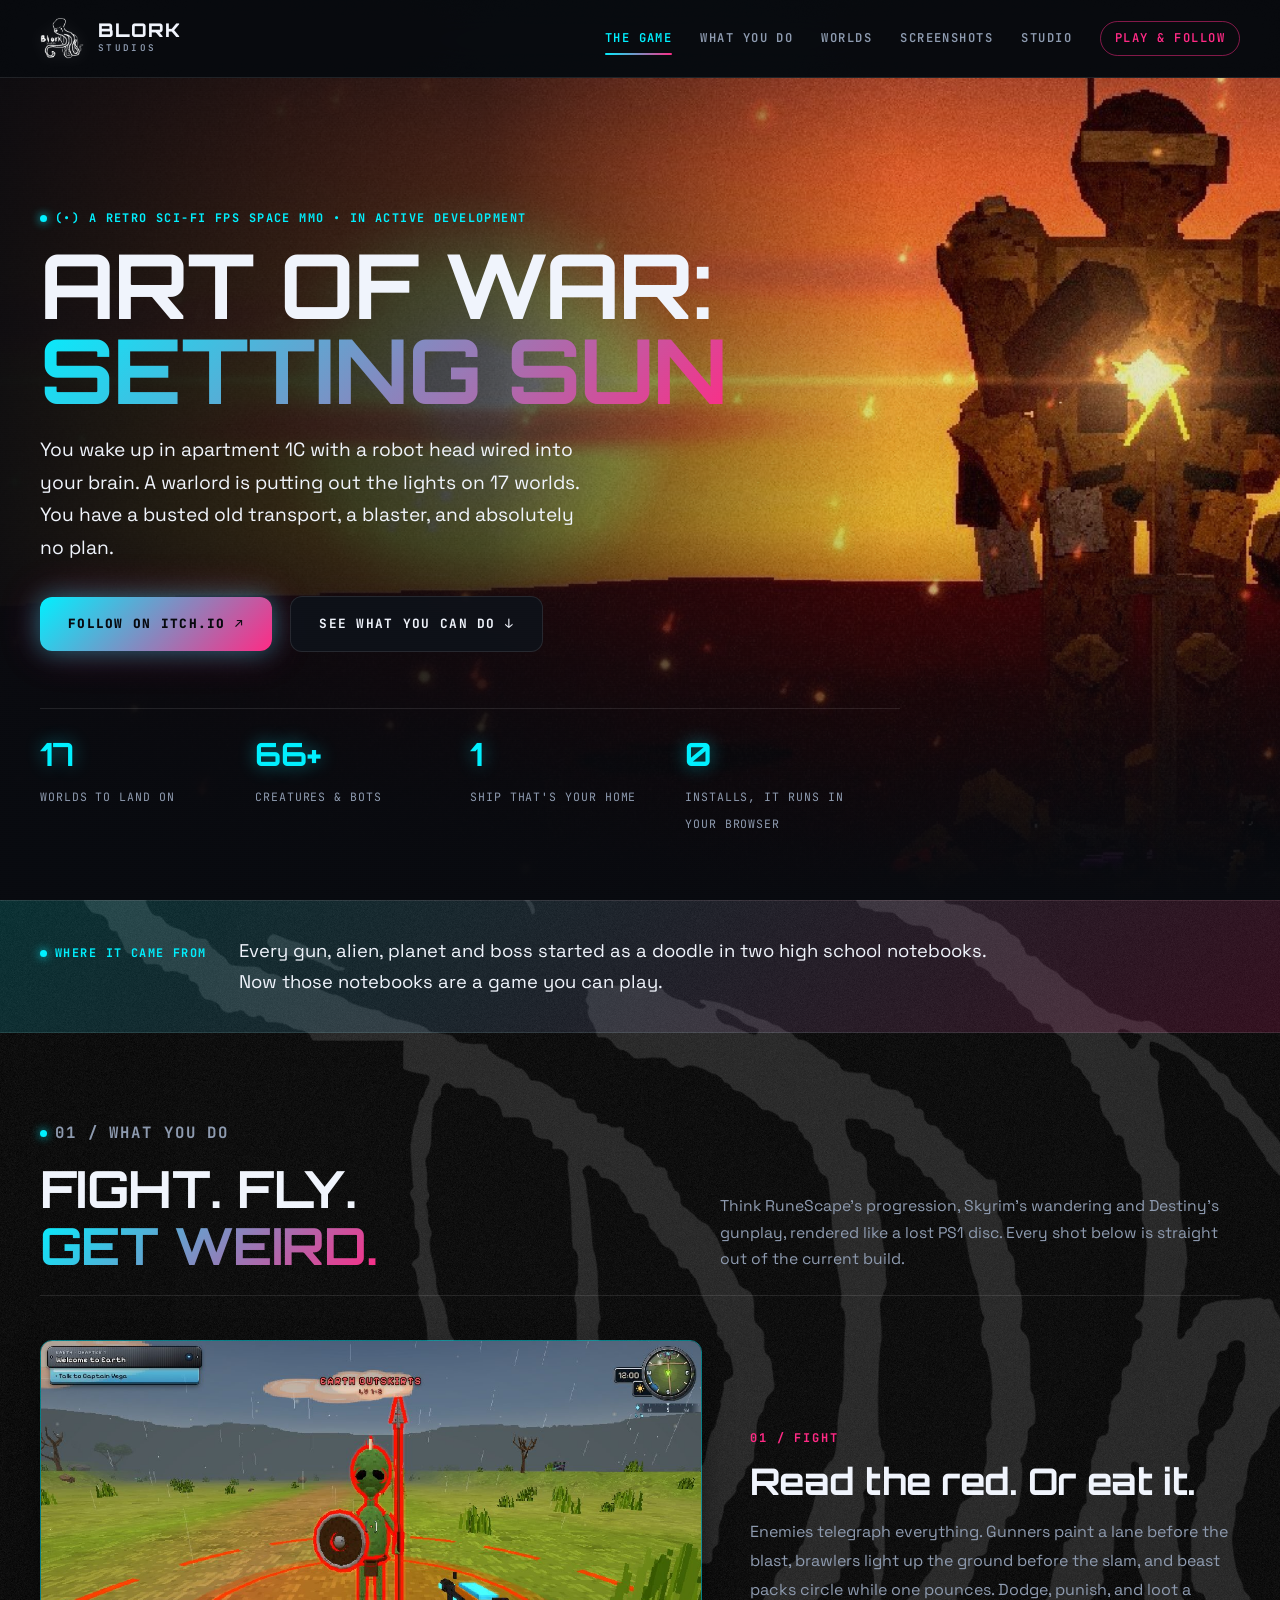
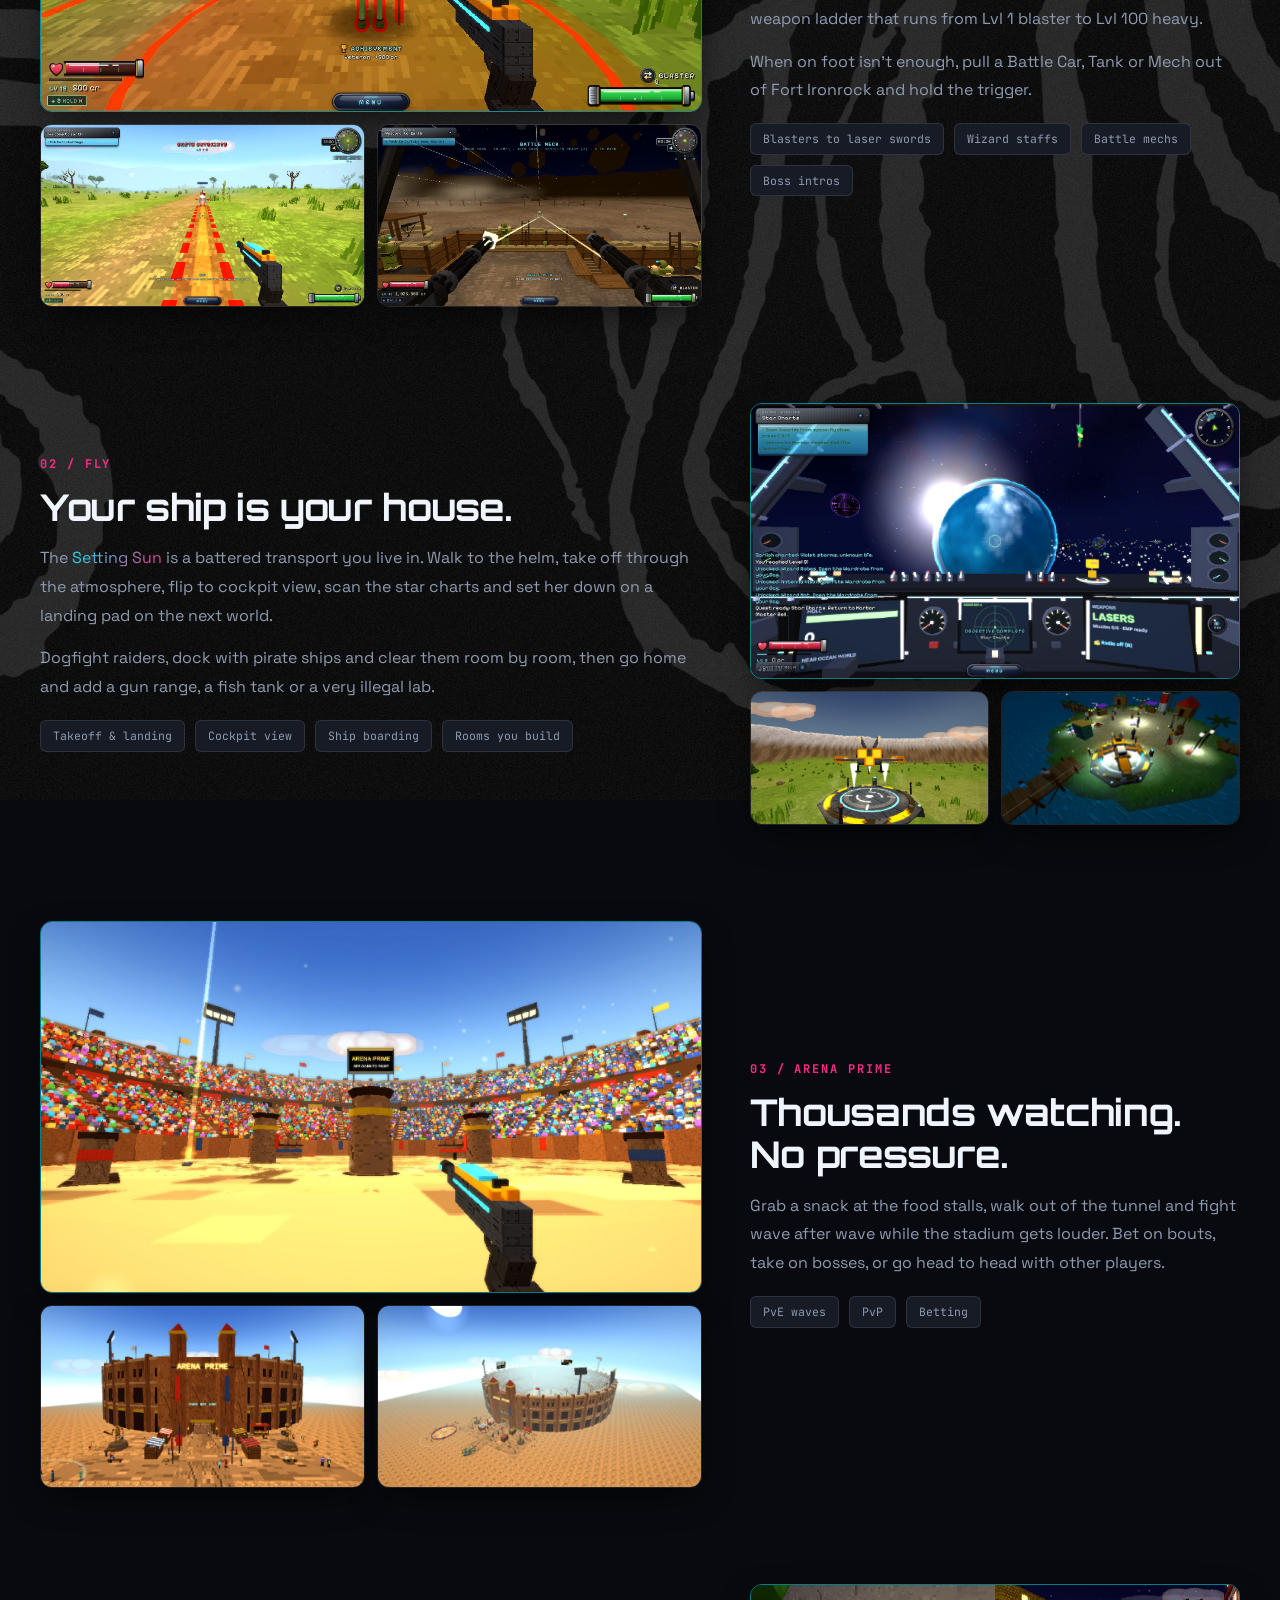
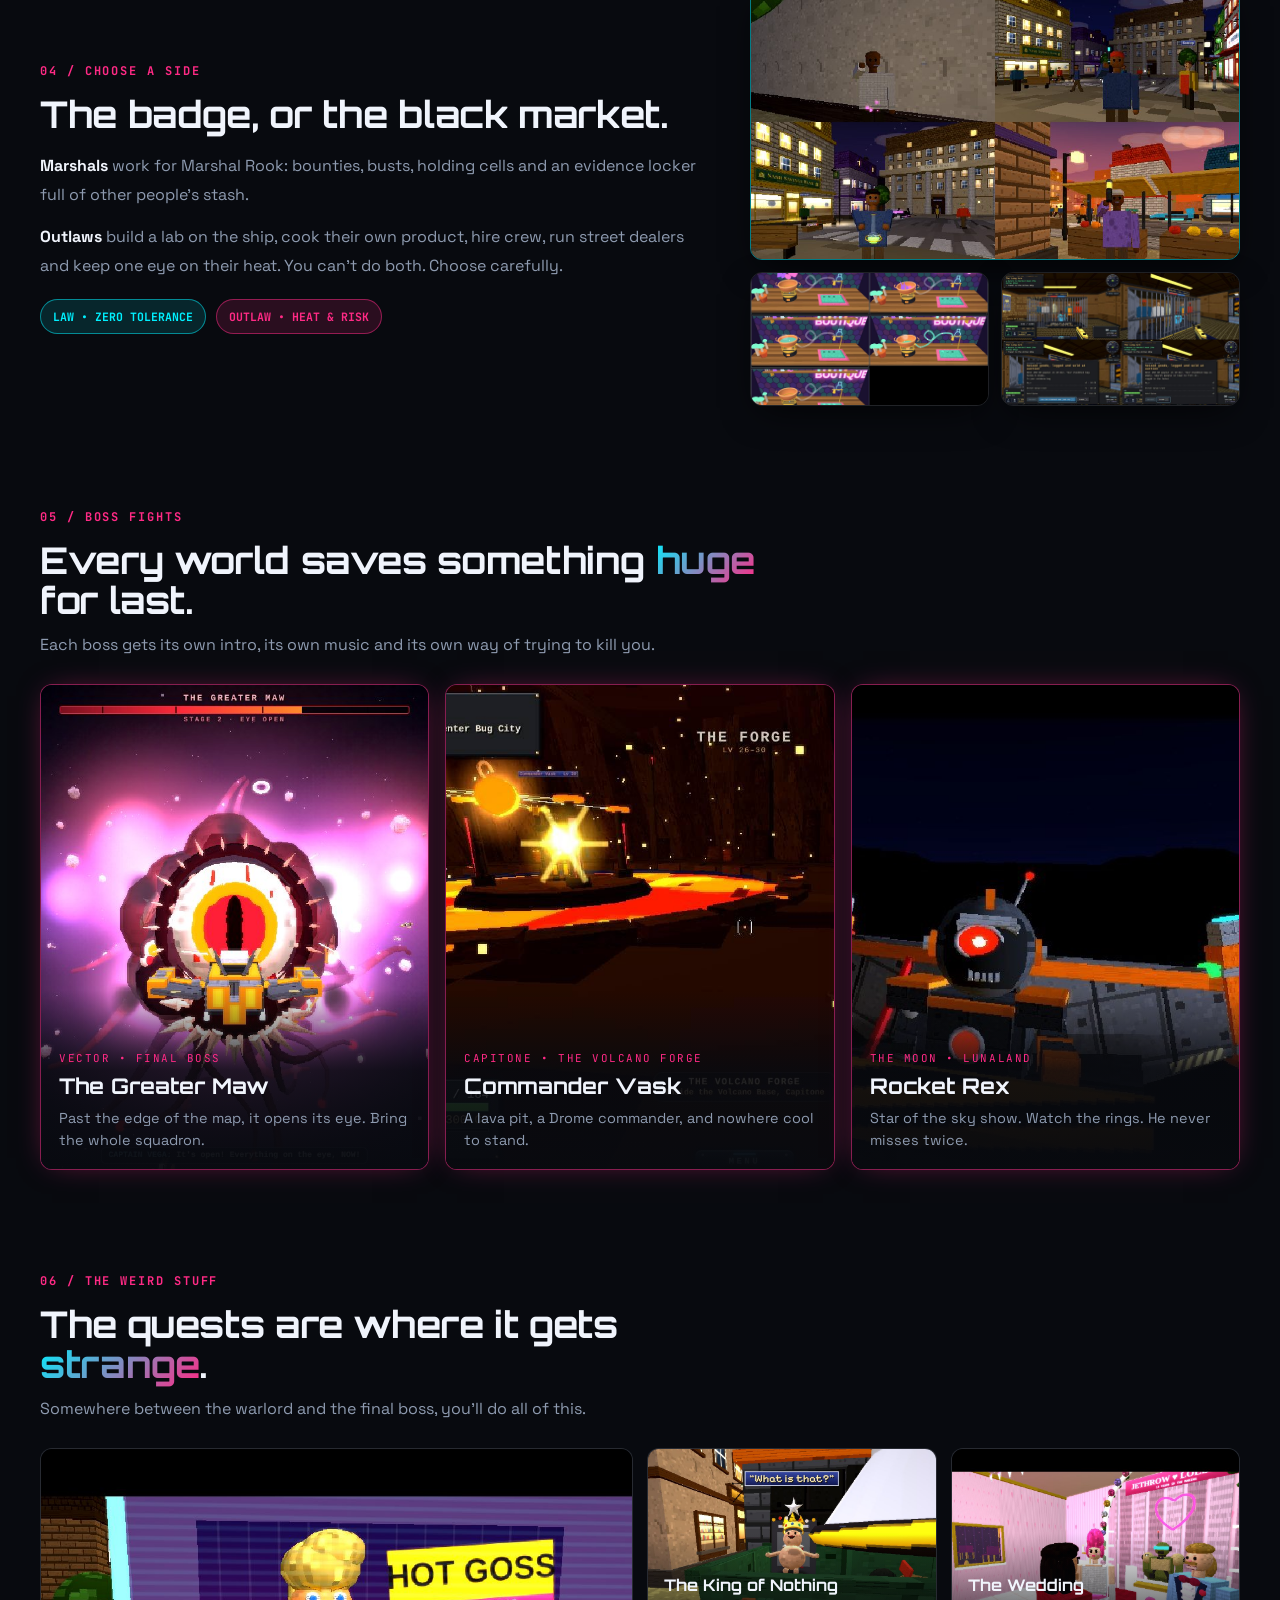
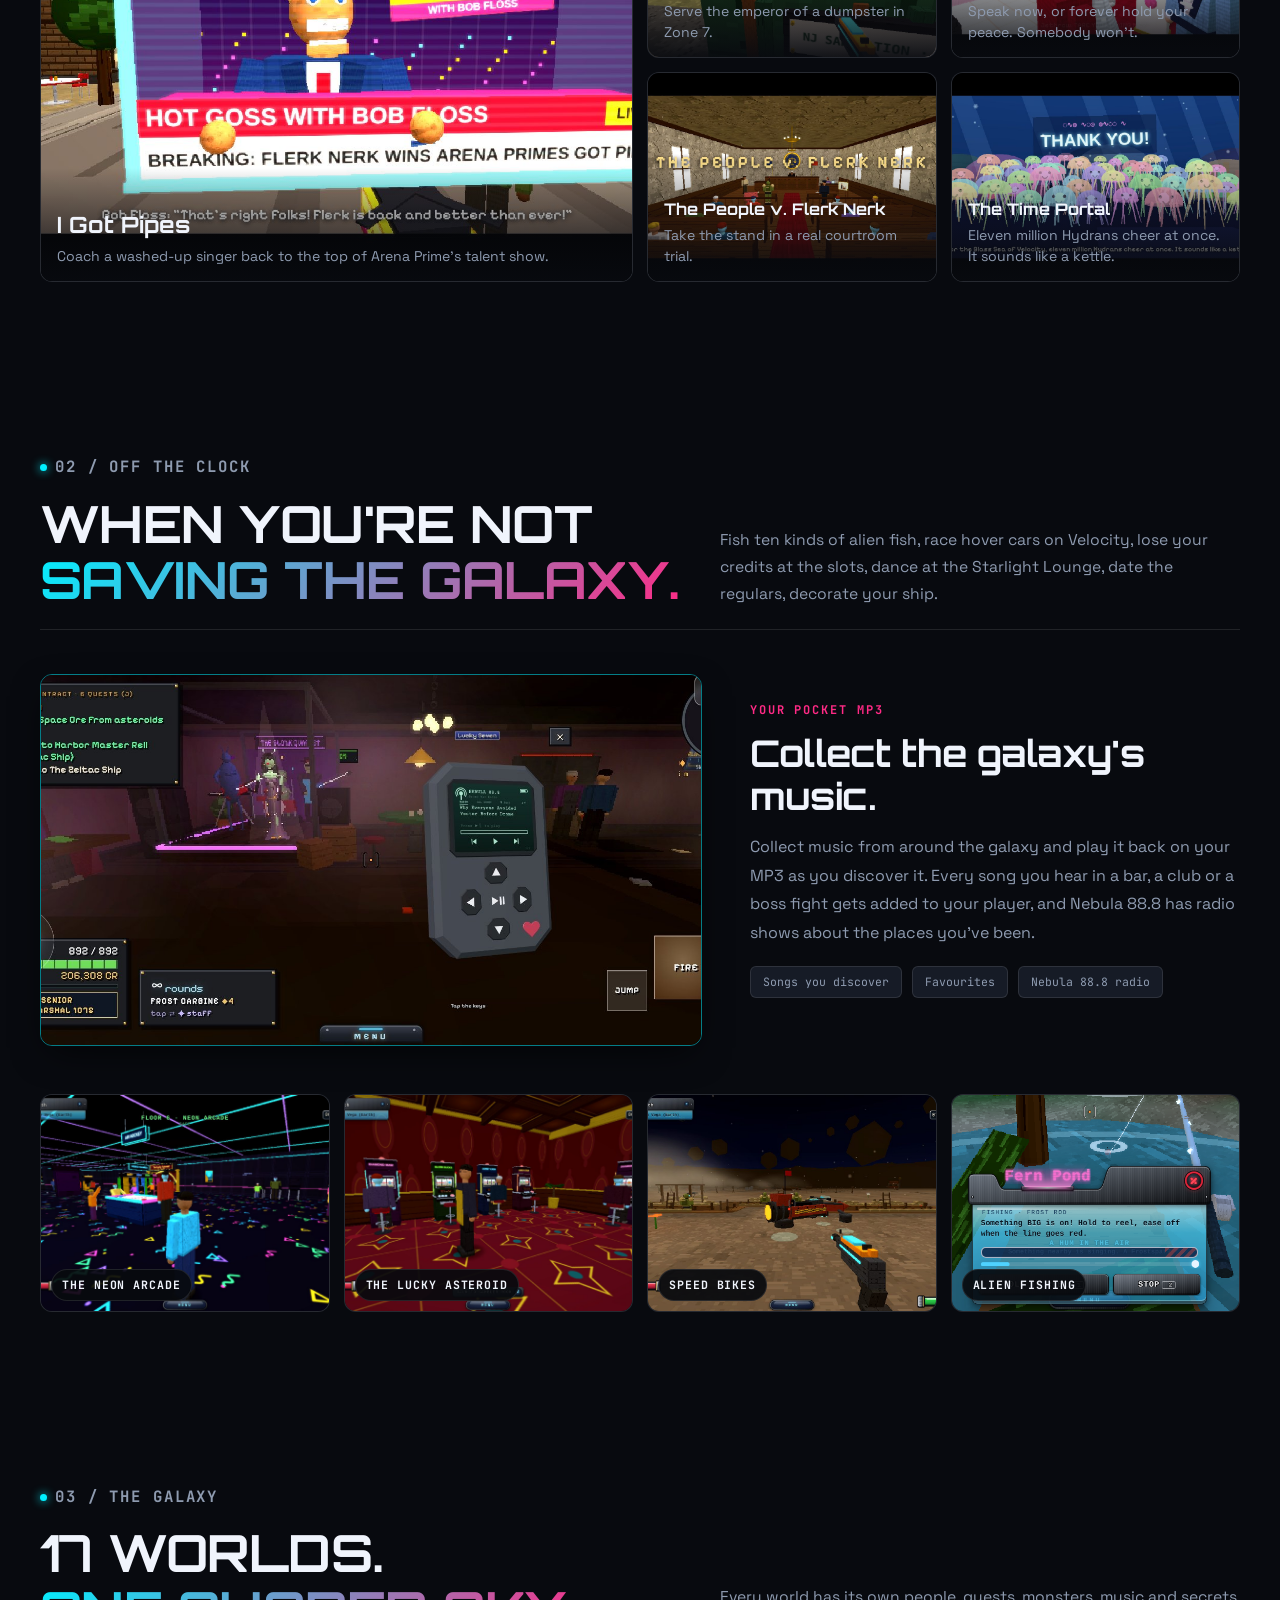
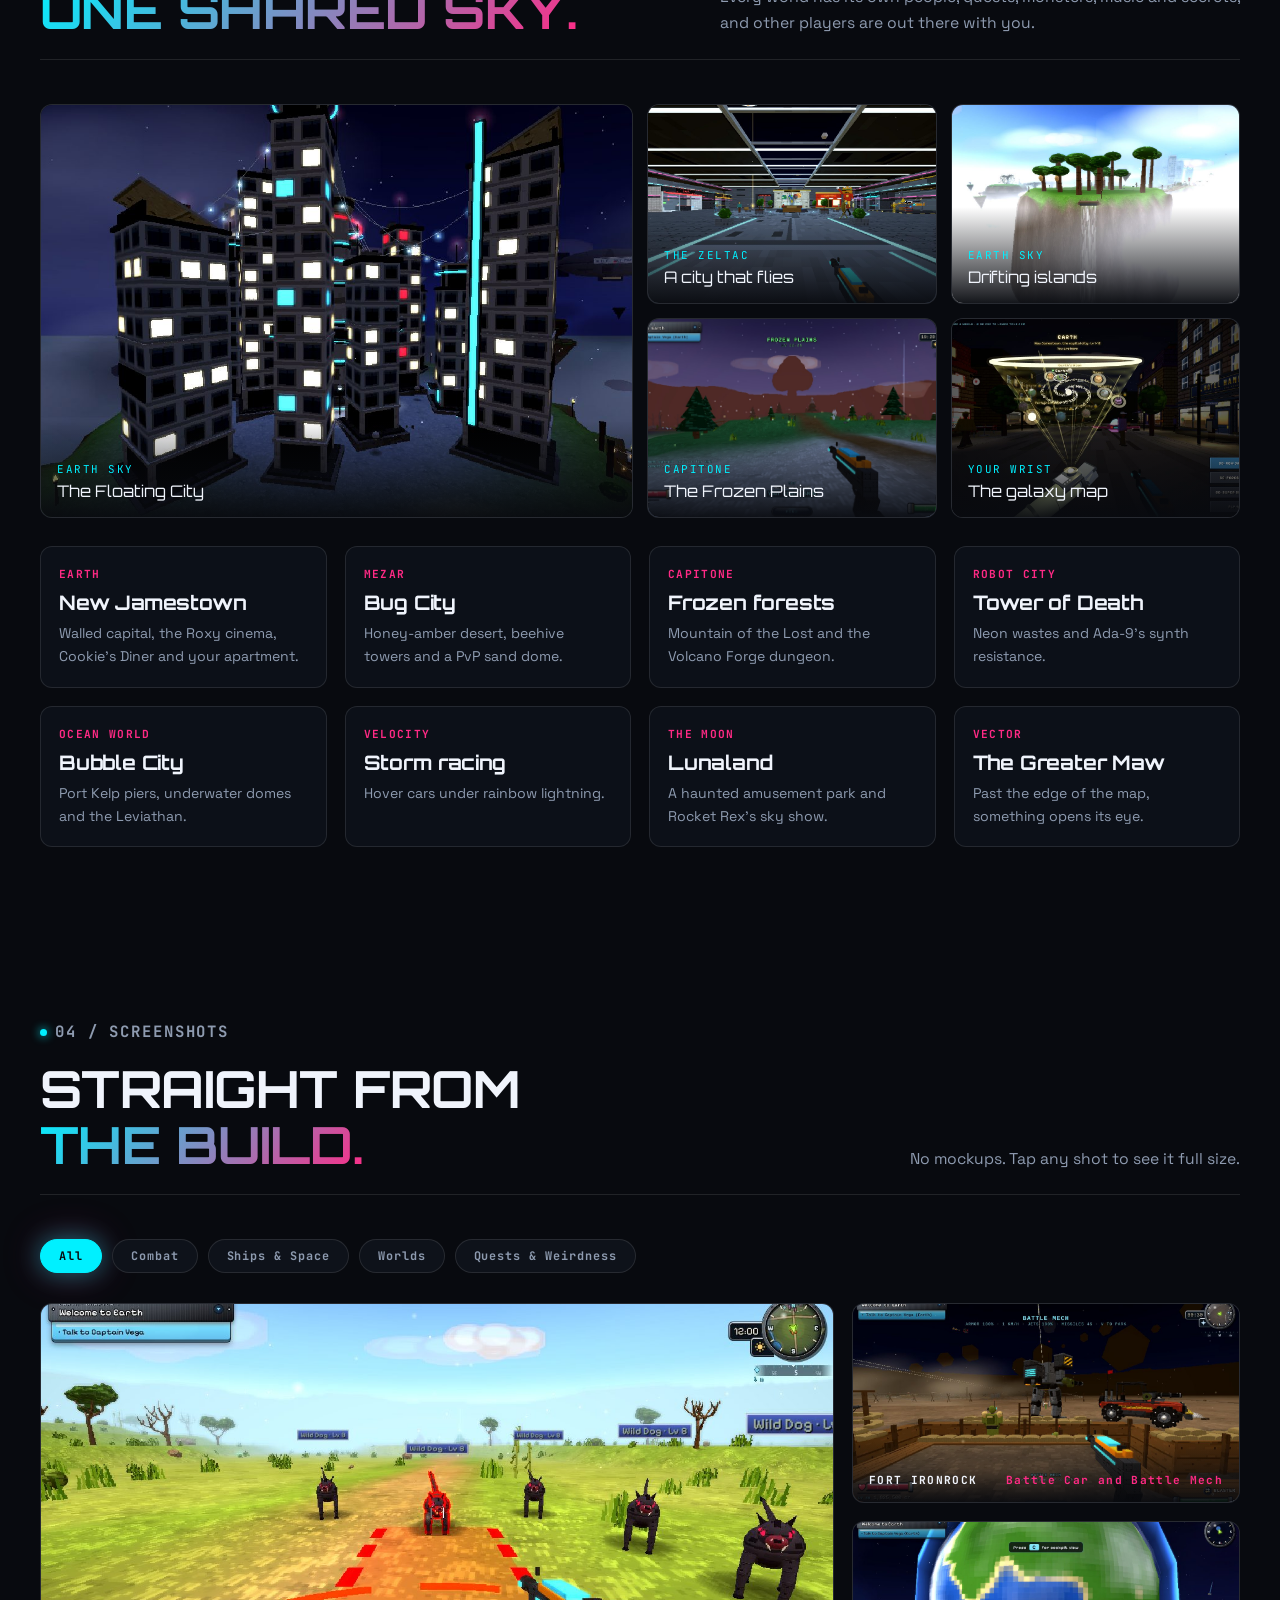
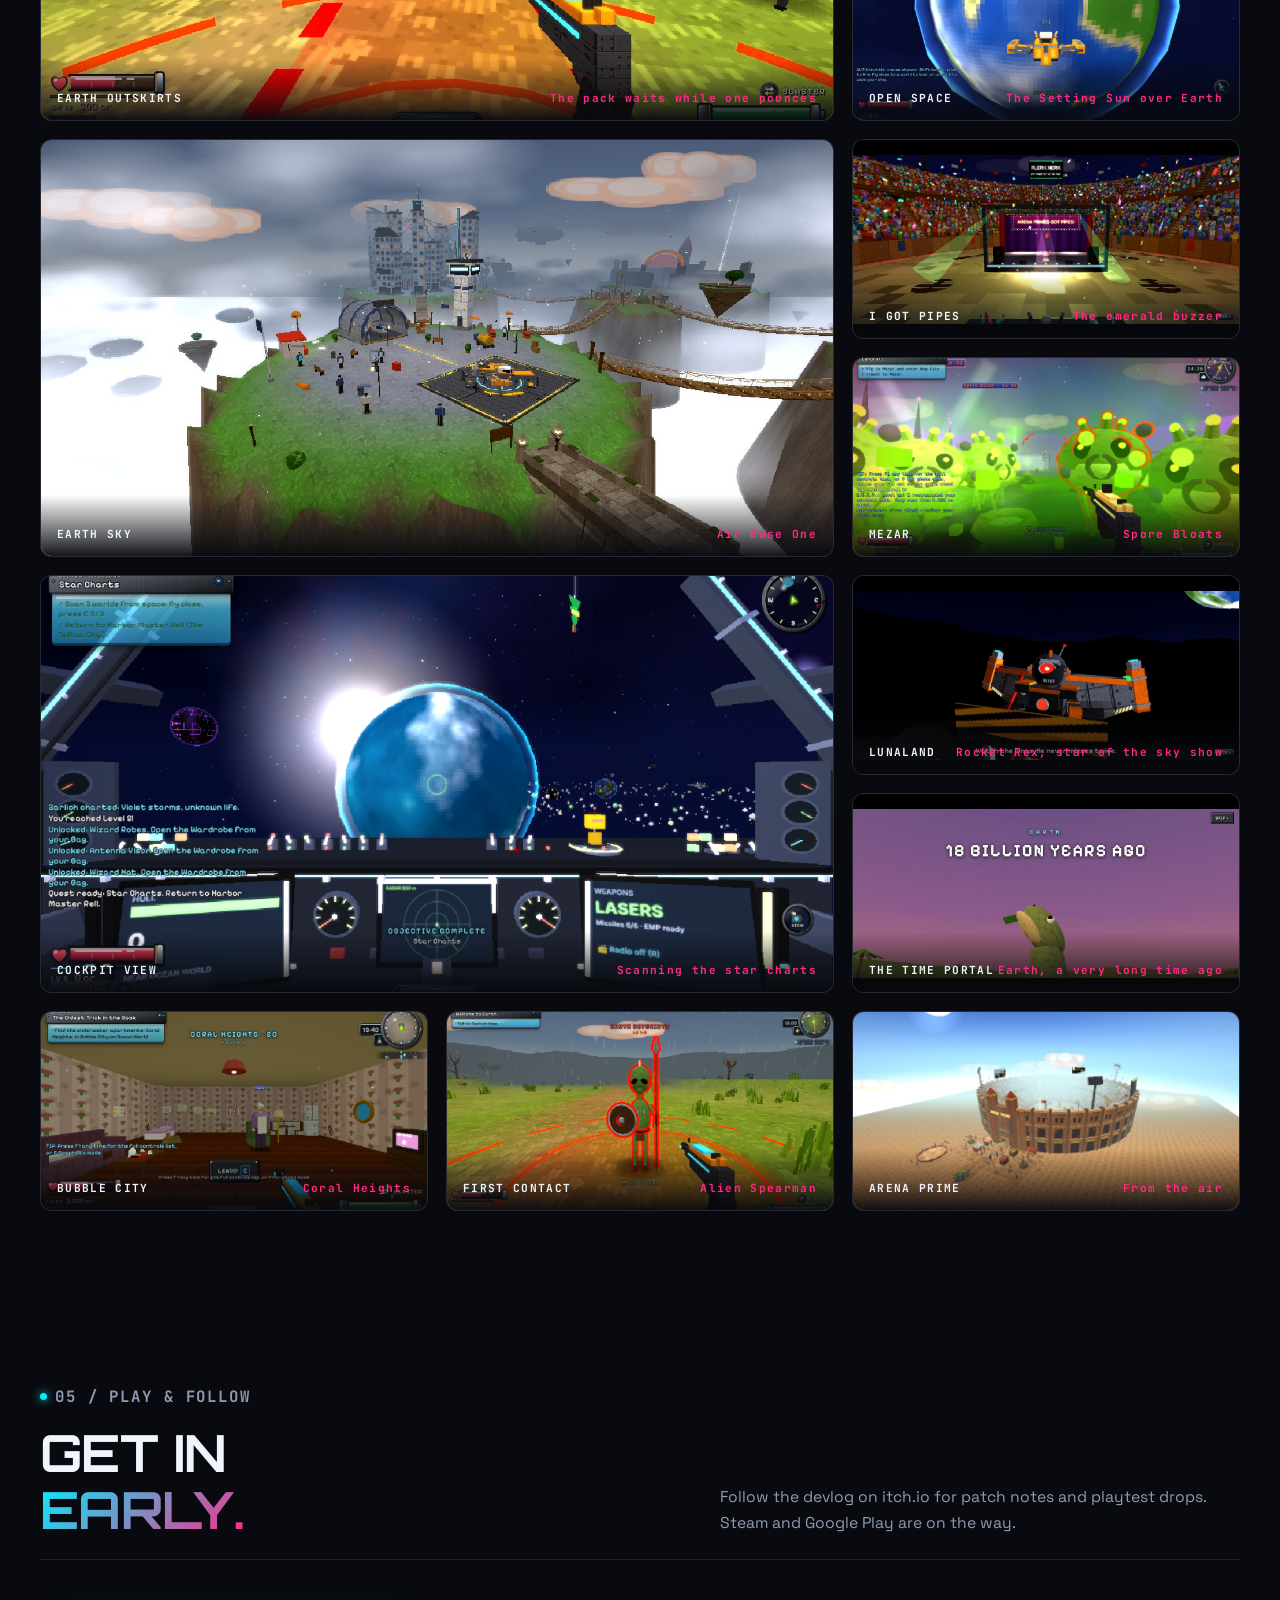
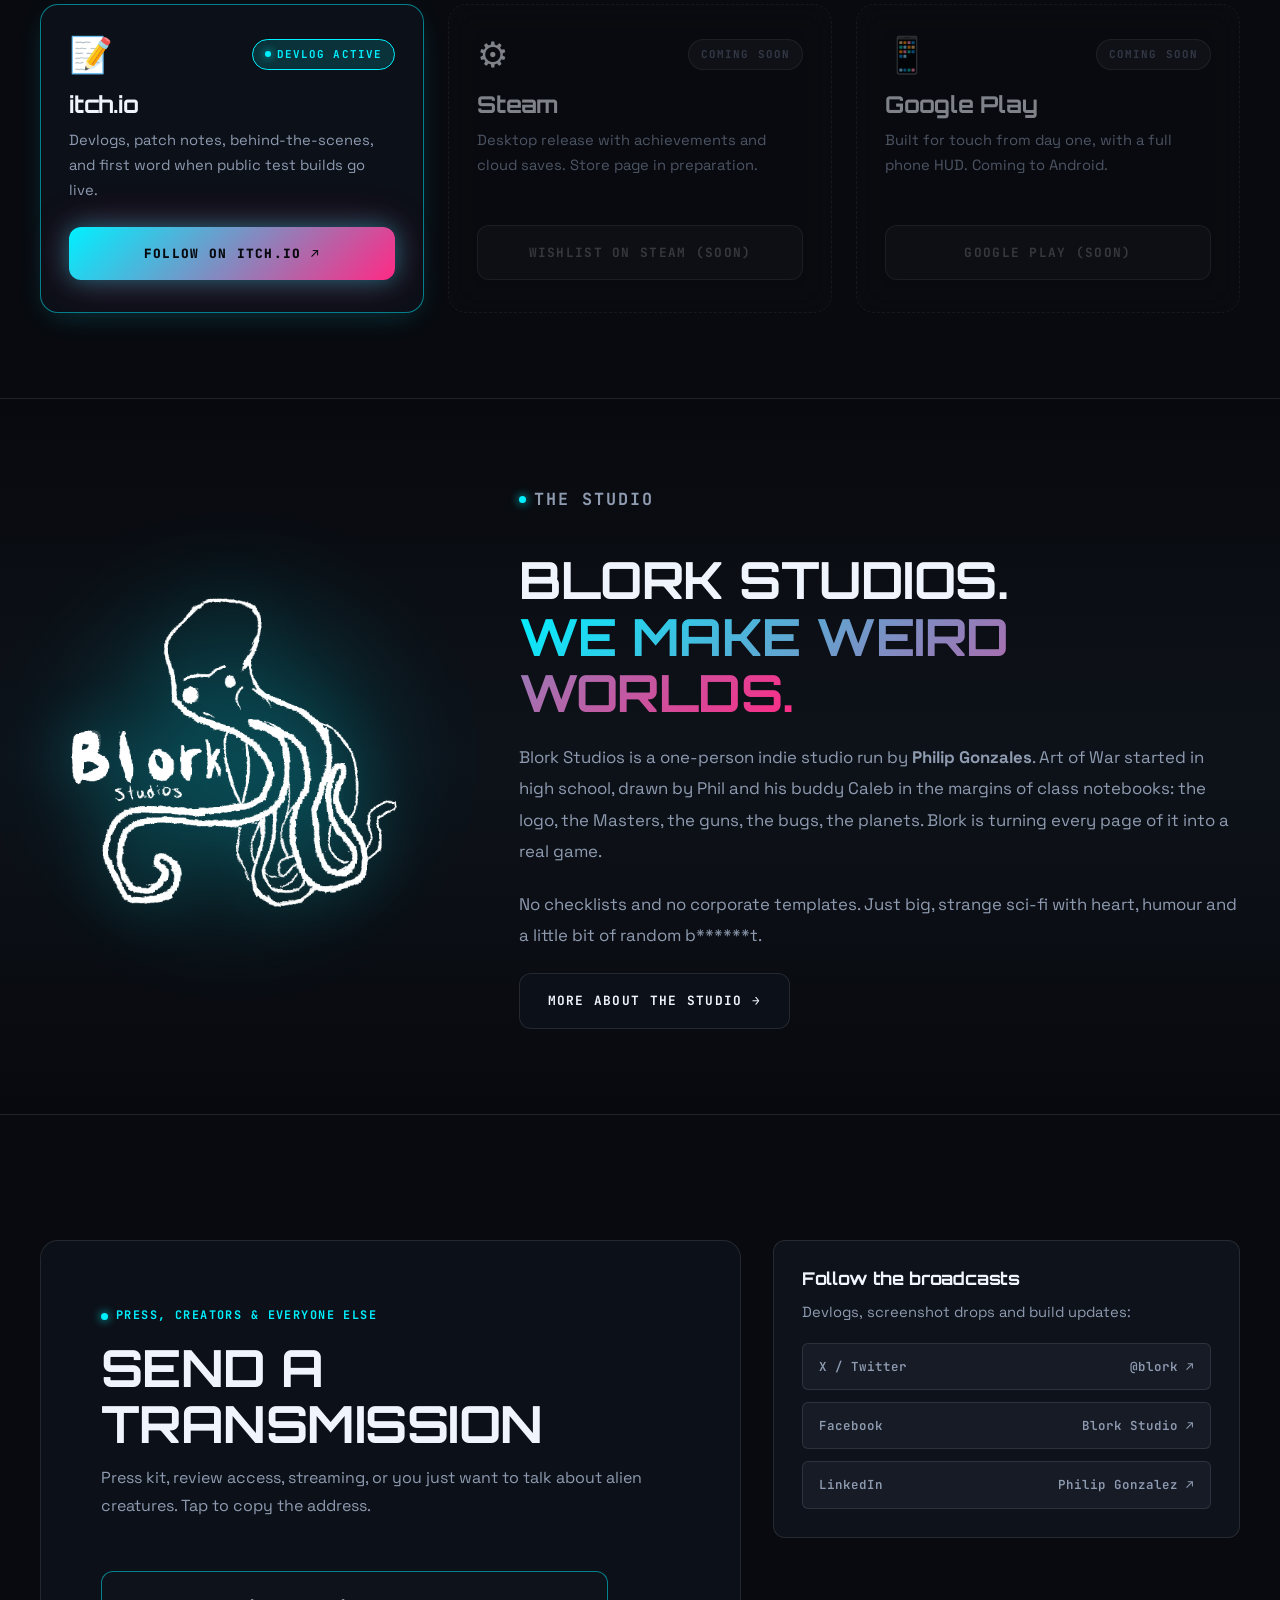
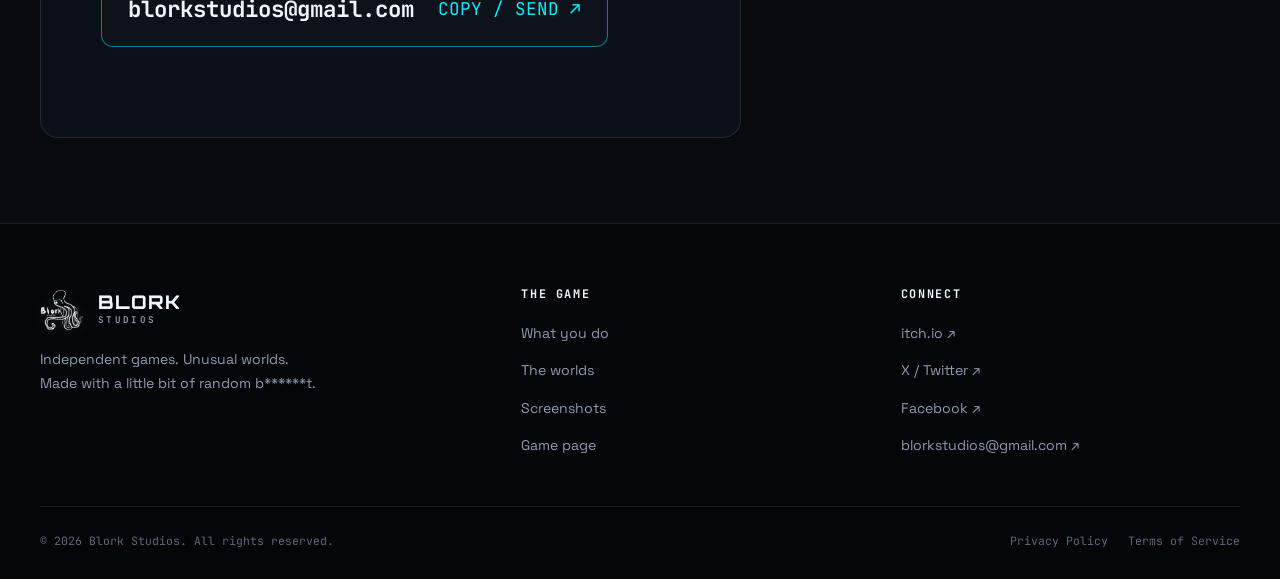
==== commit c3bb5071: "Add boss fights and MP3 player sections, fix subpage nav links, state 17+ age in privacy policy Co-A" ====
--- a/index.html
+++ b/index.html
@@ -196,10 +196,33 @@
         </div>
       </article>
 
-      <!-- 5. The weird stuff -->
+      <!-- Boss fights -->
+      <div class="boss-block">
+        <div class="weird-head">
+          <span class="feature-num">05 / BOSS FIGHTS</span>
+          <h3>Every world saves something <em>huge</em> for last.</h3>
+          <p>Each boss gets its own intro, its own music and its own way of trying to kill you.</p>
+        </div>
+        <div class="boss-grid">
+          <figure class="boss-card">
+            <img src="images/game/boss-greater-maw.jpg" alt="The Greater Maw, a giant tentacled eye in deep space, opening its eye in front of the player's ship" loading="lazy">
+            <figcaption><span>VECTOR • FINAL BOSS</span><strong>The Greater Maw</strong>Past the edge of the map, it opens its eye. Bring the whole squadron.</figcaption>
+          </figure>
+          <figure class="boss-card">
+            <img style="object-position: 28% center;" src="images/game/boss-vask.jpg" alt="Fighting Commander Vask across the lava pit in the Volcano Forge" loading="lazy">
+            <figcaption><span>CAPITONE • THE VOLCANO FORGE</span><strong>Commander Vask</strong>A lava pit, a Drome commander, and nowhere cool to stand.</figcaption>
+          </figure>
+          <figure class="boss-card">
+            <img src="images/game/boss-rocket-rex.jpg" alt="Rocket Rex on his launch tower at Lunaland before blasting off" loading="lazy">
+            <figcaption><span>THE MOON • LUNALAND</span><strong>Rocket Rex</strong>Star of the sky show. Watch the rings. He never misses twice.</figcaption>
+          </figure>
+        </div>
+      </div>
+
+      <!-- 6. The weird stuff -->
       <div class="weird-block">
         <div class="weird-head">
-          <span class="feature-num">05 / THE WEIRD STUFF</span>
+          <span class="feature-num">06 / THE WEIRD STUFF</span>
           <h3>The quests are where it gets <em>strange</em>.</h3>
           <p>Somewhere between the warlord and the final boss, you'll do all of this.</p>
         </div>
@@ -237,6 +260,24 @@
         </div>
         <p>Fish ten kinds of alien fish, race hover cars on Velocity, lose your credits at the slots, dance at the Starlight Lounge, date the regulars, decorate your ship.</p>
       </div>
+      <article class="feature-row mp3-row">
+        <div class="feature-media">
+          <img class="feature-main" src="images/game/mp3-player.jpg" alt="The pocket MP3 player held up in Grub's Bar, tuned to Nebula 88.8" loading="lazy">
+        </div>
+        <div class="feature-copy">
+          <span class="feature-num">YOUR POCKET MP3</span>
+          <h3>Collect the galaxy's music.</h3>
+          <p>
+            Collect music from around the galaxy and play it back on your MP3 as you discover it.
+            Every song you hear in a bar, a club or a boss fight gets added to your player, and Nebula 88.8 has radio shows about the places you've been.
+          </p>
+          <div class="feature-pill-list">
+            <span class="feature-pill">Songs you discover</span>
+            <span class="feature-pill">Favourites</span>
+            <span class="feature-pill">Nebula 88.8 radio</span>
+          </div>
+        </div>
+      </article>
       <div class="tile-row">
         <figure class="tile"><img src="images/game/life-arcade.jpg" alt="Kids playing at the neon arcade" loading="lazy"><figcaption>The Neon Arcade</figcaption></figure>
         <figure class="tile"><img src="images/game/life-casino.jpg" alt="Rows of slot machines at the casino" loading="lazy"><figcaption>The Lucky Asteroid</figcaption></figure>
--- a/css/styles.css
+++ b/css/styles.css
@@ -2332,3 +2332,50 @@
   #screenshots .gallery-grid { grid-auto-rows: auto; }
   #screenshots .gallery-item, #screenshots .gallery-item.wide { aspect-ratio: 16 / 9; grid-row: auto; }
 }
+
+/* Boss fights */
+.boss-block { margin: 0 0 96px; }
+.boss-grid { display: grid; grid-template-columns: repeat(3, 1fr); gap: 16px; }
+.boss-card {
+  position: relative;
+  margin: 0;
+  overflow: hidden;
+  border-radius: var(--radius-md);
+  border: 1px solid var(--border-pink);
+  background: var(--bg-surface);
+  aspect-ratio: 4 / 5;
+  box-shadow: 0 0 30px -12px rgba(255, 42, 133, 0.6);
+}
+.boss-card img { width: 100%; height: 100%; object-fit: cover; transition: transform 0.5s ease; }
+.boss-card:hover img { transform: scale(1.05); }
+.boss-card figcaption {
+  position: absolute;
+  inset: auto 0 0 0;
+  padding: 60px 18px 18px;
+  background: linear-gradient(0deg, rgba(8, 10, 15, 0.97) 0%, rgba(8, 10, 15, 0.85) 55%, transparent 100%);
+  color: var(--text-muted);
+  font-size: 0.9rem;
+  line-height: 1.5;
+}
+.boss-card figcaption span {
+  display: block;
+  font-family: var(--font-mono);
+  font-size: 0.68rem;
+  letter-spacing: 0.14em;
+  color: var(--accent-pink);
+  margin-bottom: 4px;
+}
+.boss-card figcaption strong {
+  display: block;
+  font-family: var(--font-display);
+  font-size: 1.35rem;
+  color: var(--text-main);
+  margin-bottom: 6px;
+}
+.mp3-row { margin-bottom: 48px; }
+@media (max-width: 980px) {
+  .boss-grid { grid-template-columns: 1fr; }
+  .boss-card { aspect-ratio: auto; }
+  .boss-card img { height: auto; aspect-ratio: 16 / 9; display: block; }
+  .boss-card figcaption { position: static; padding: 14px 16px 16px; background: var(--bg-surface); }
+}
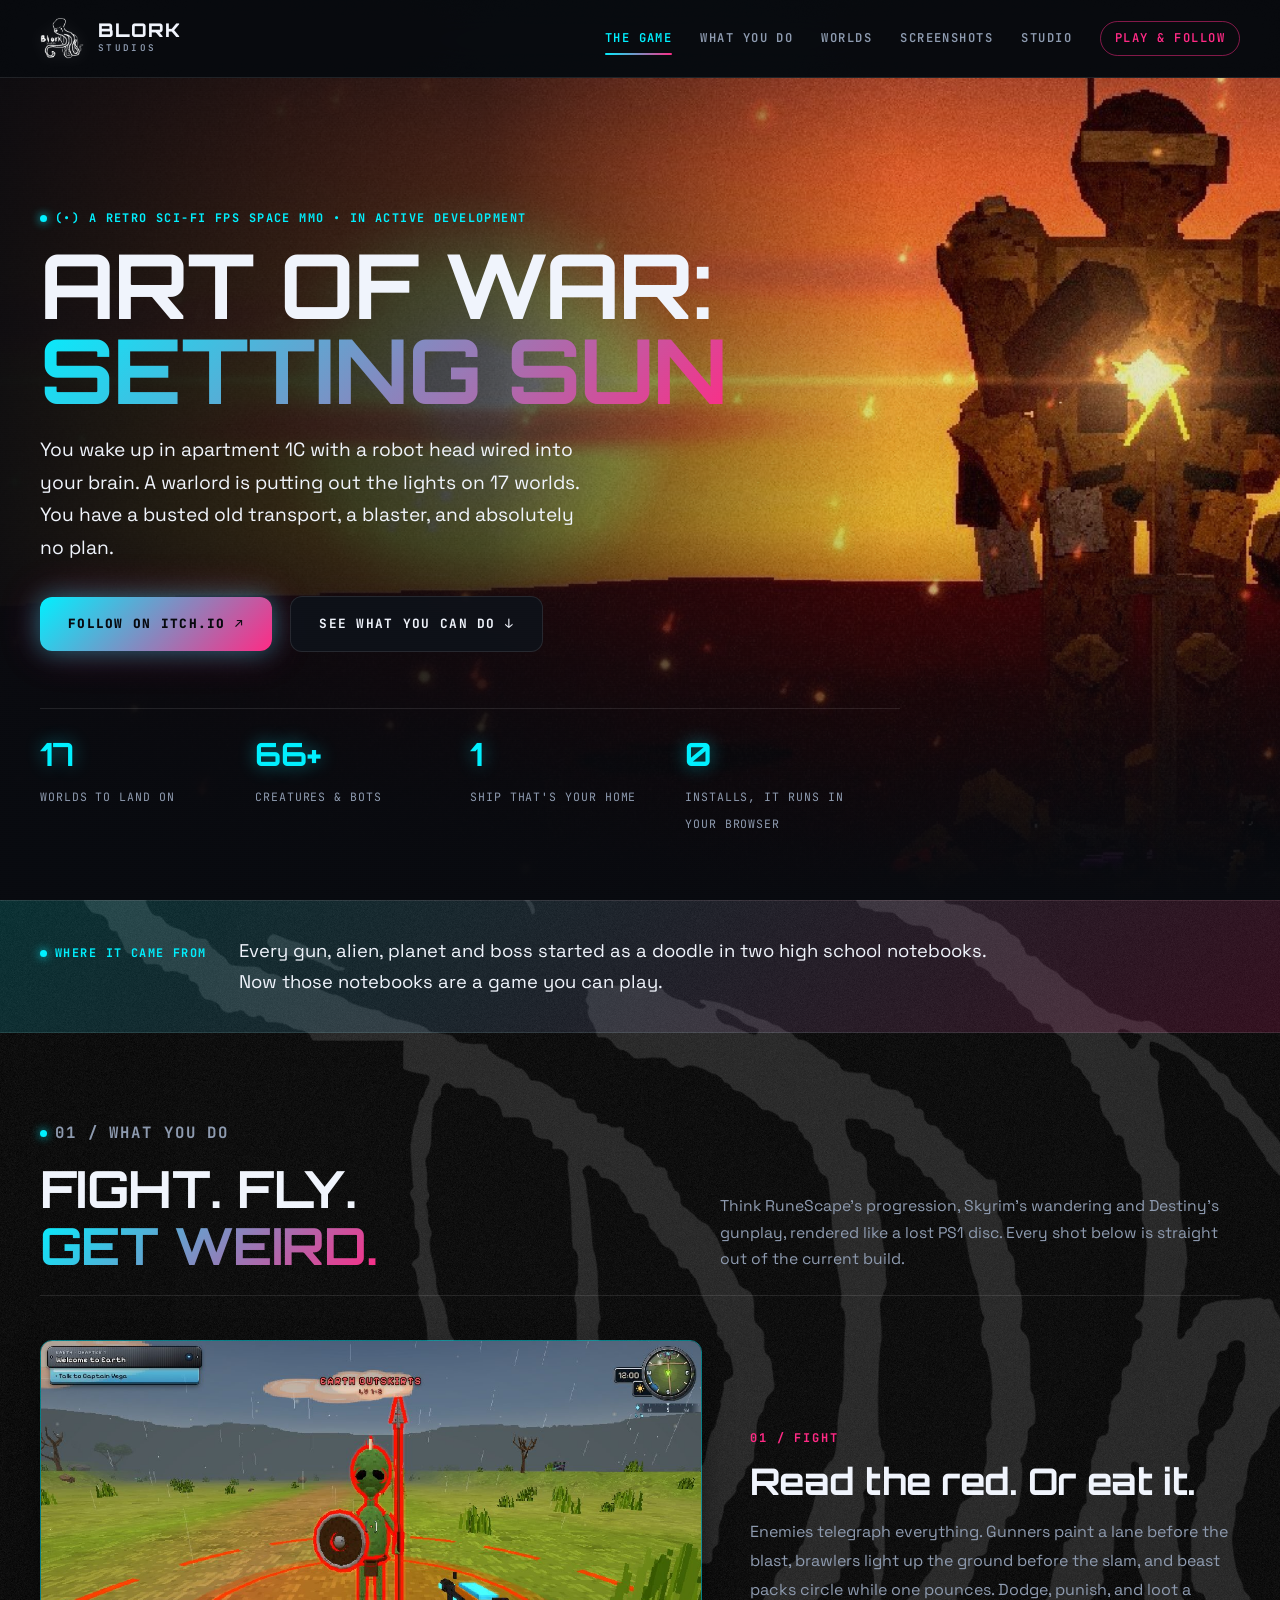
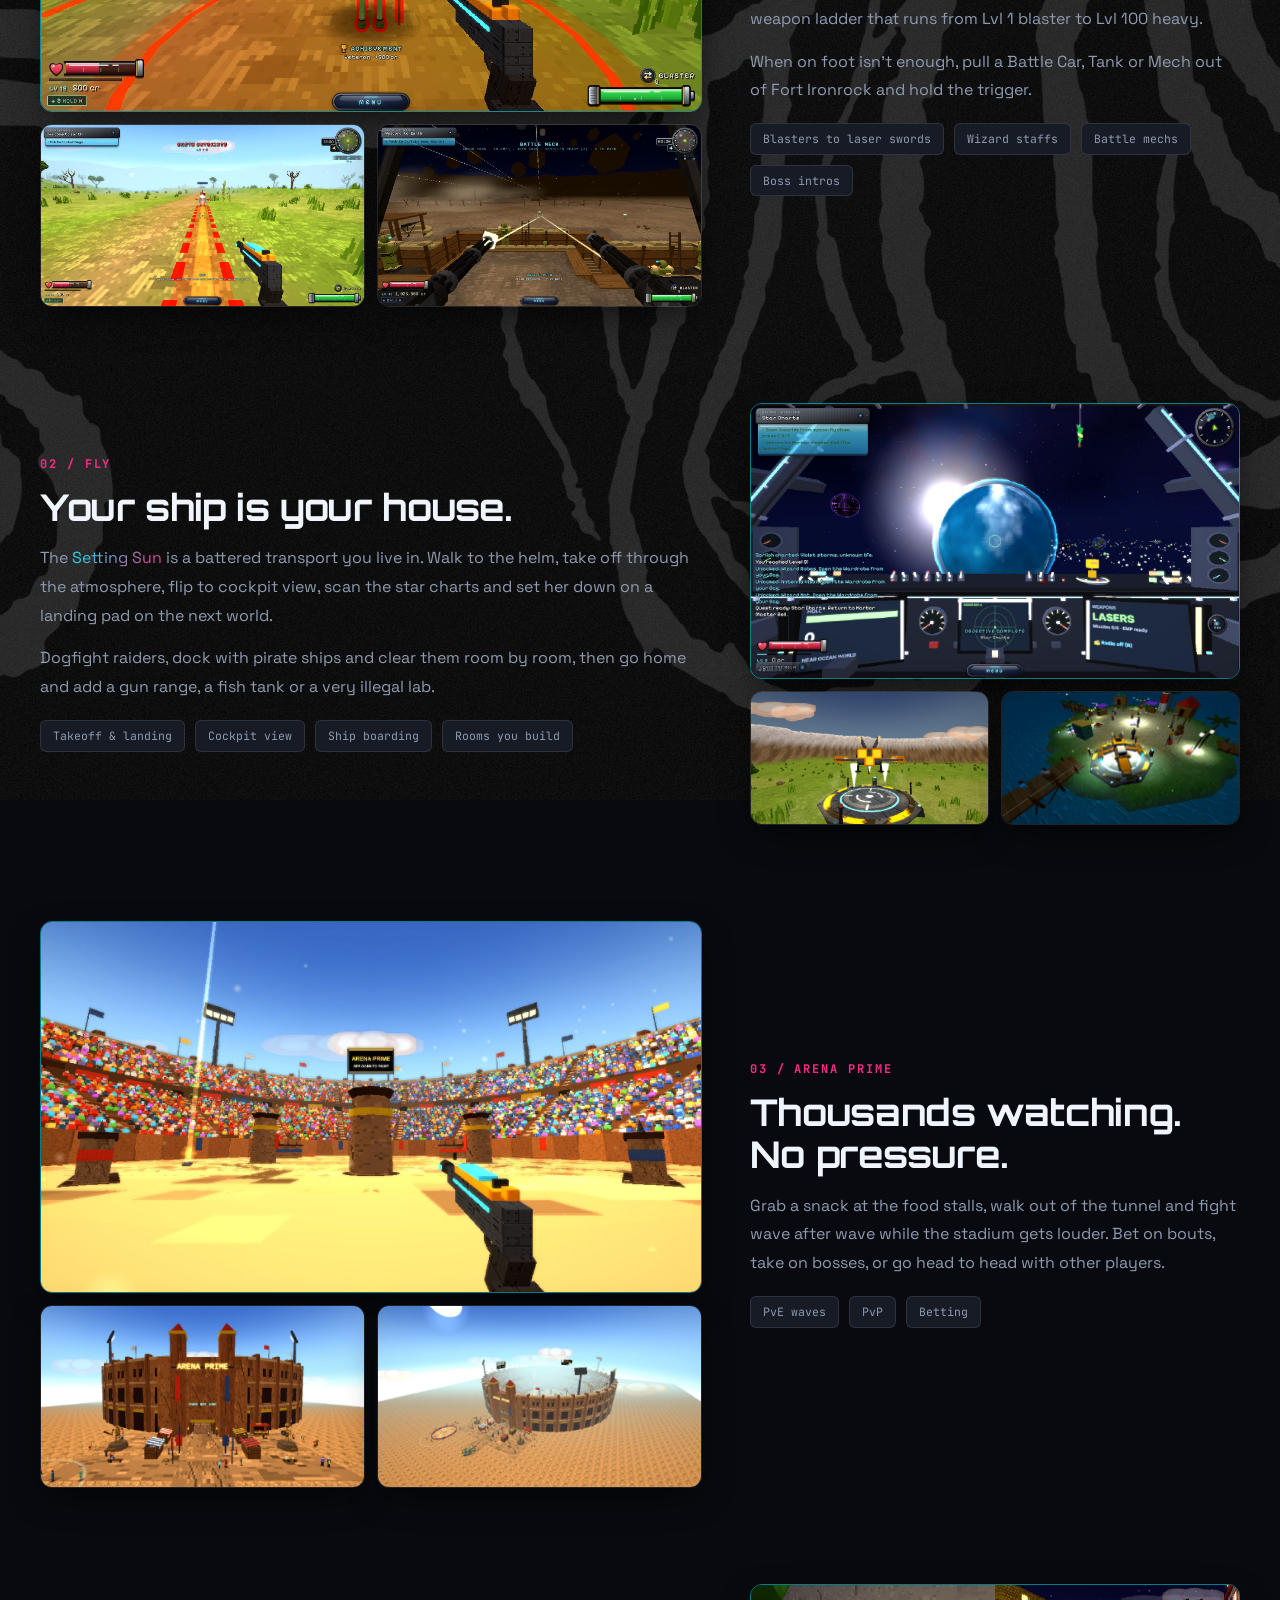
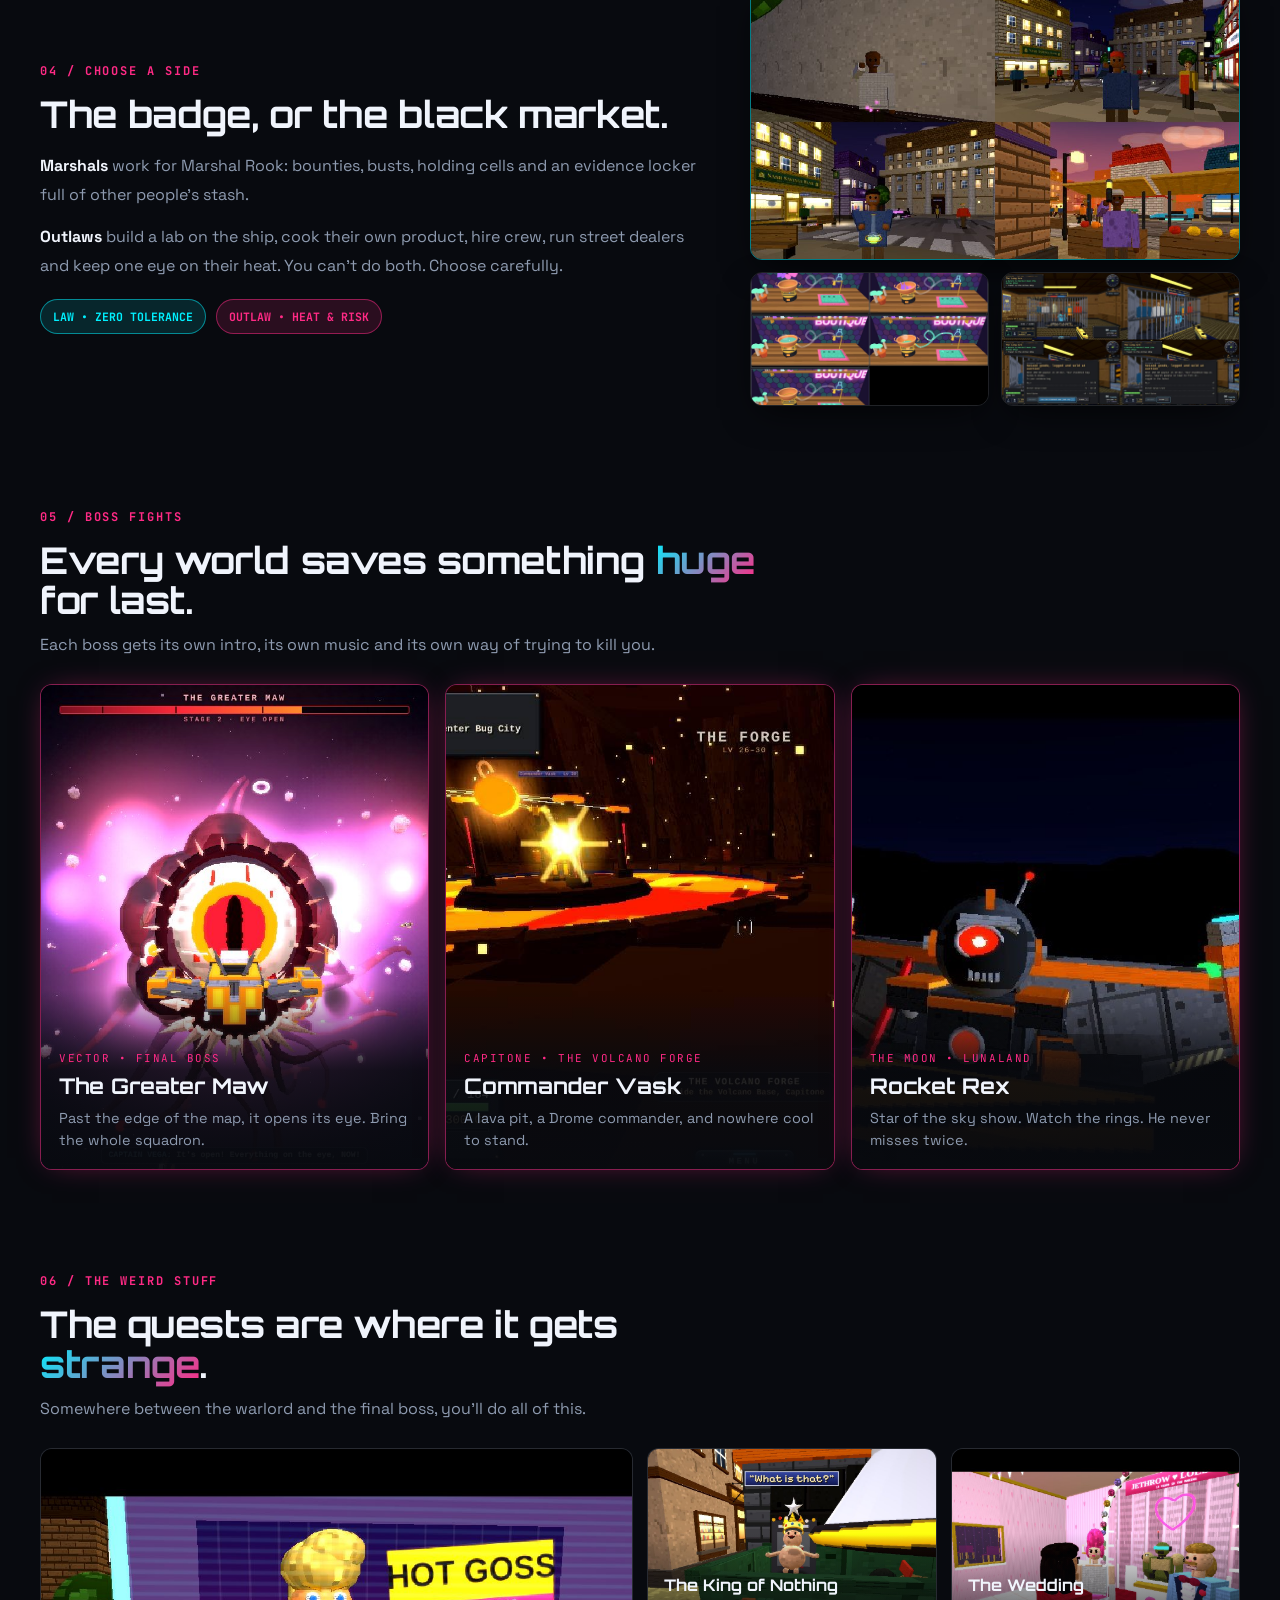
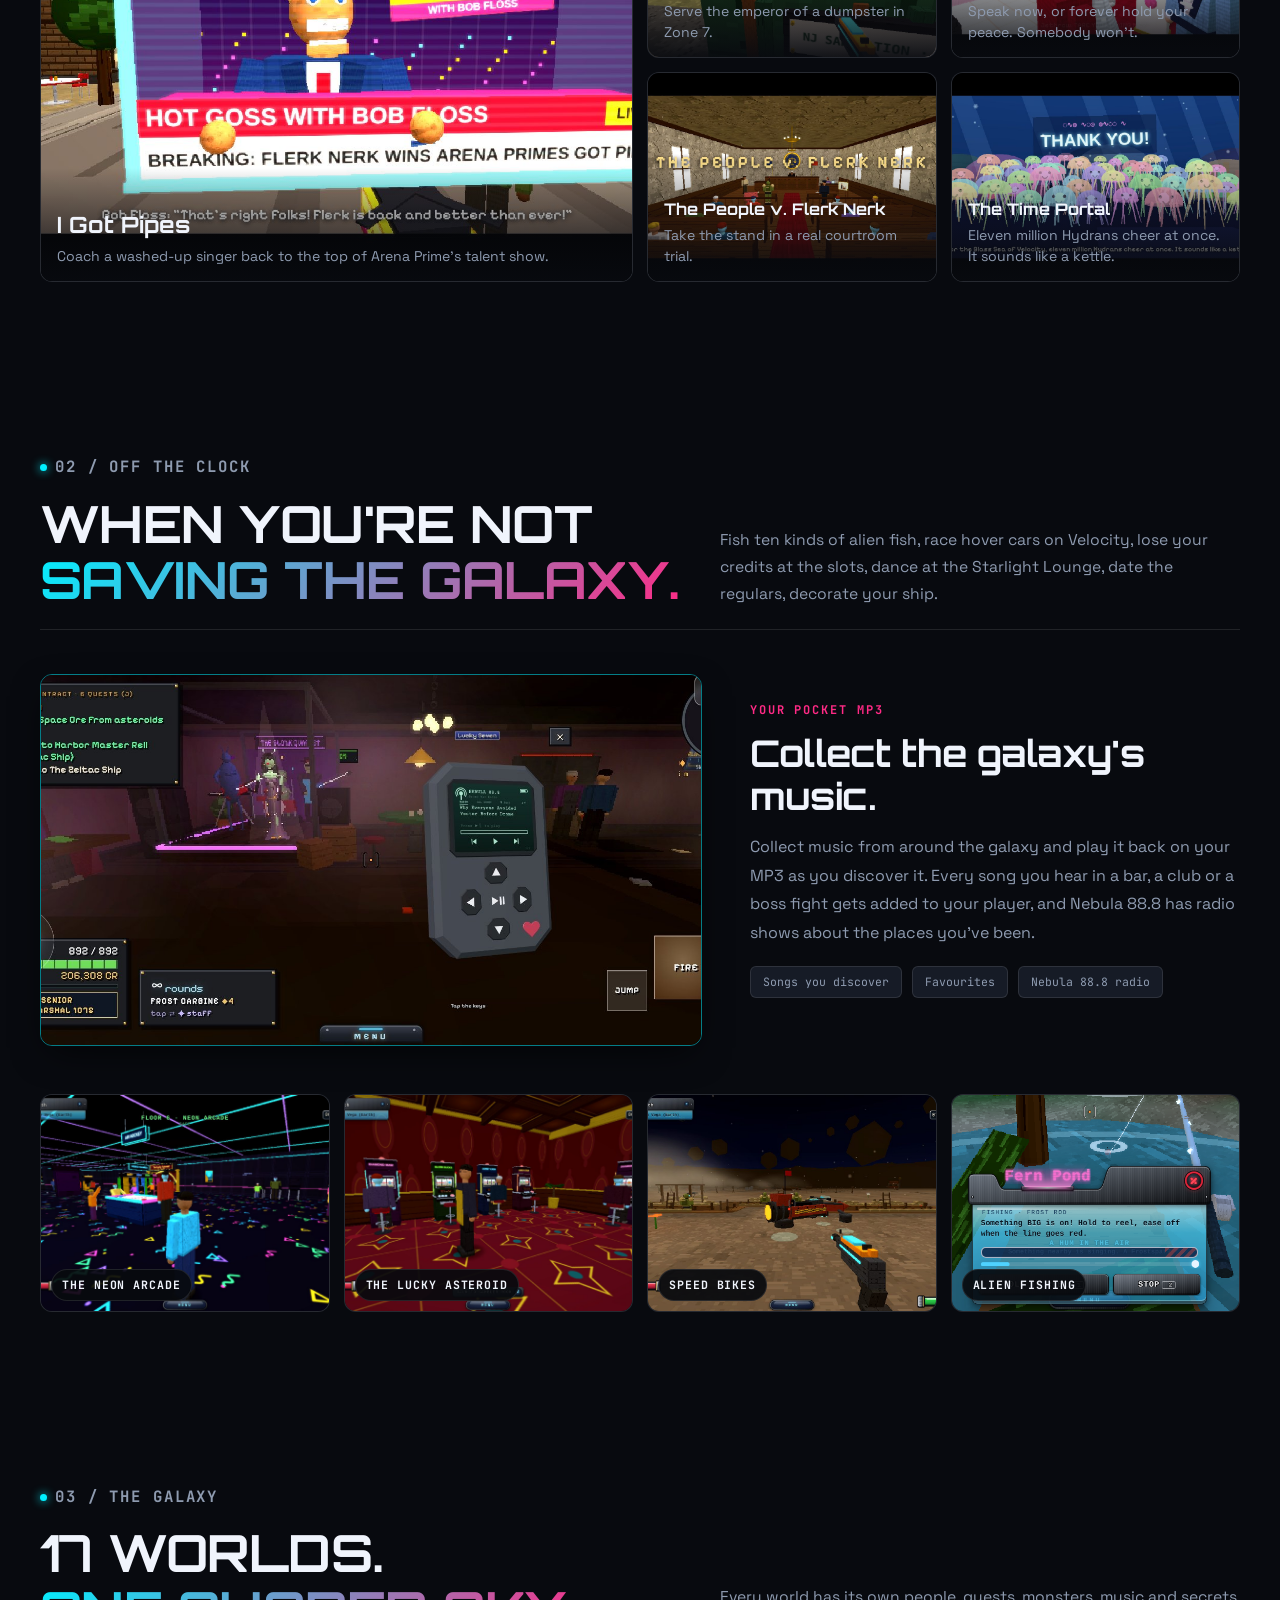
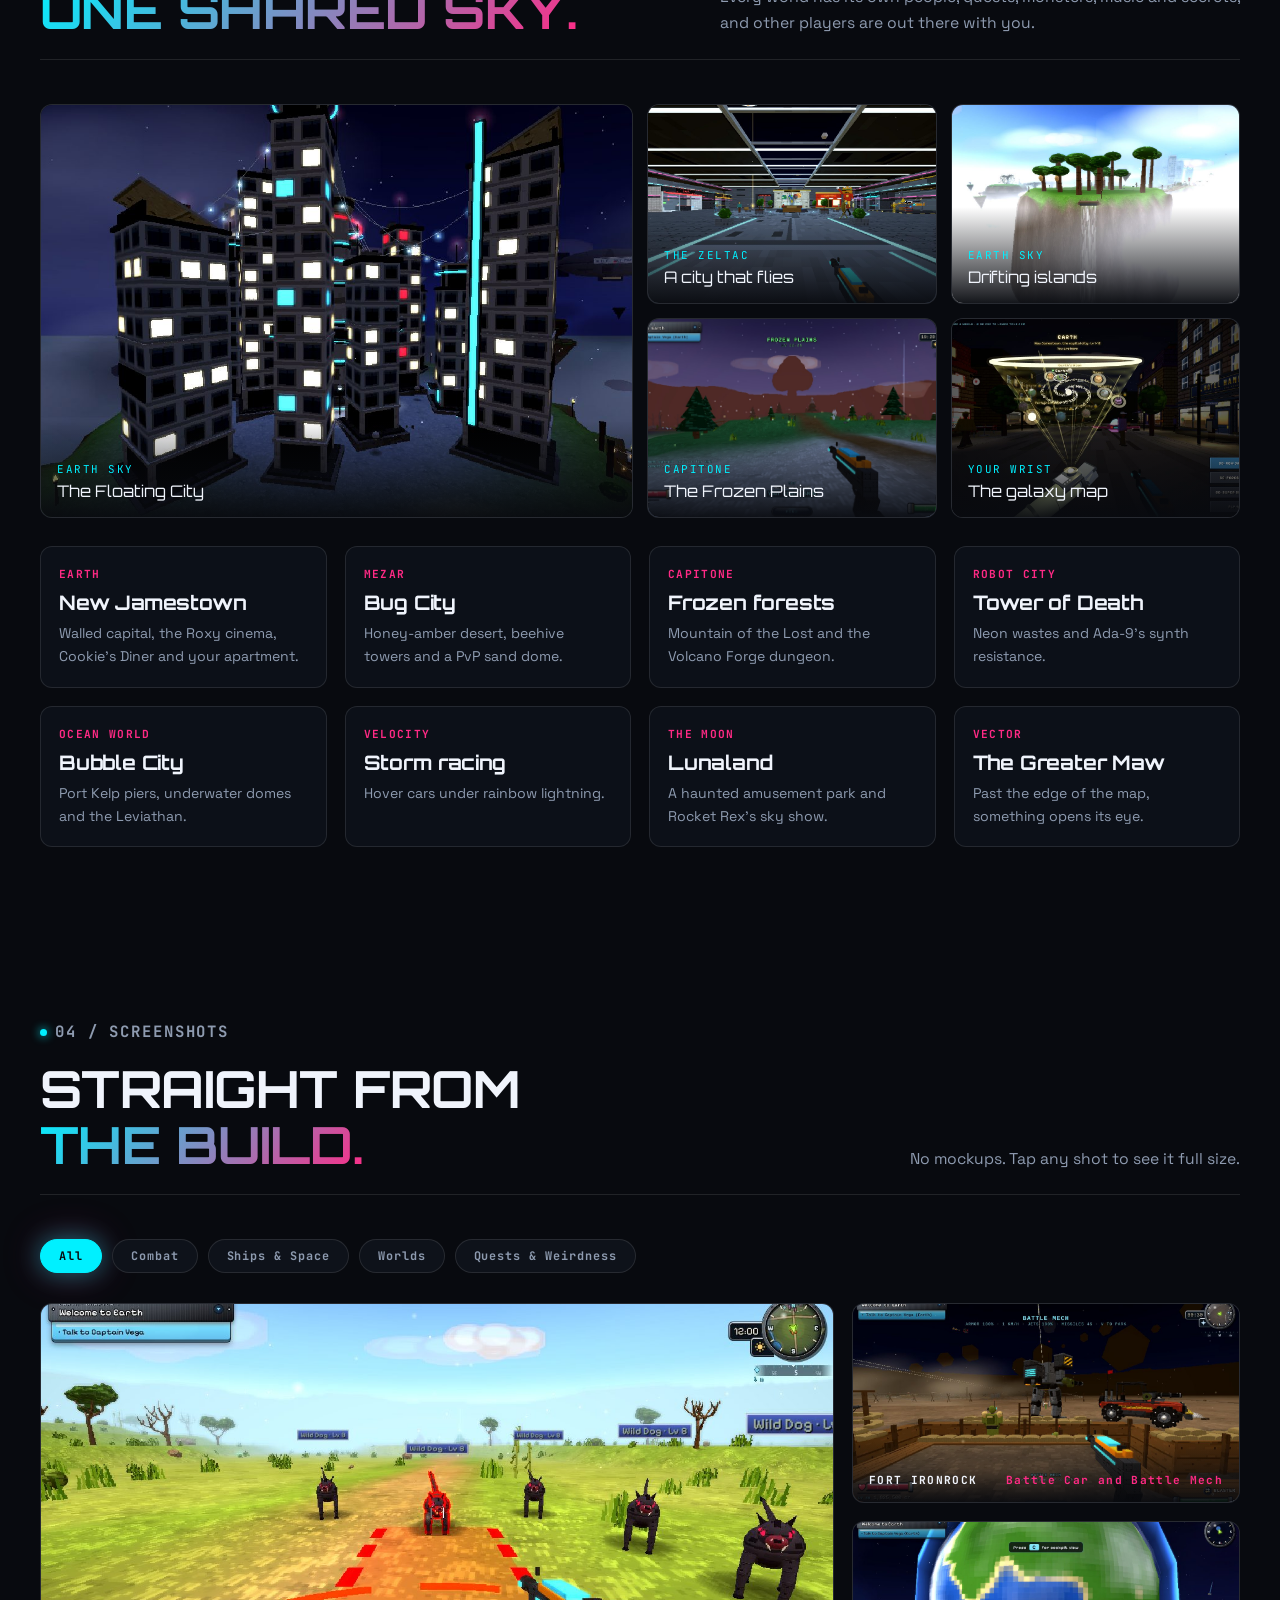
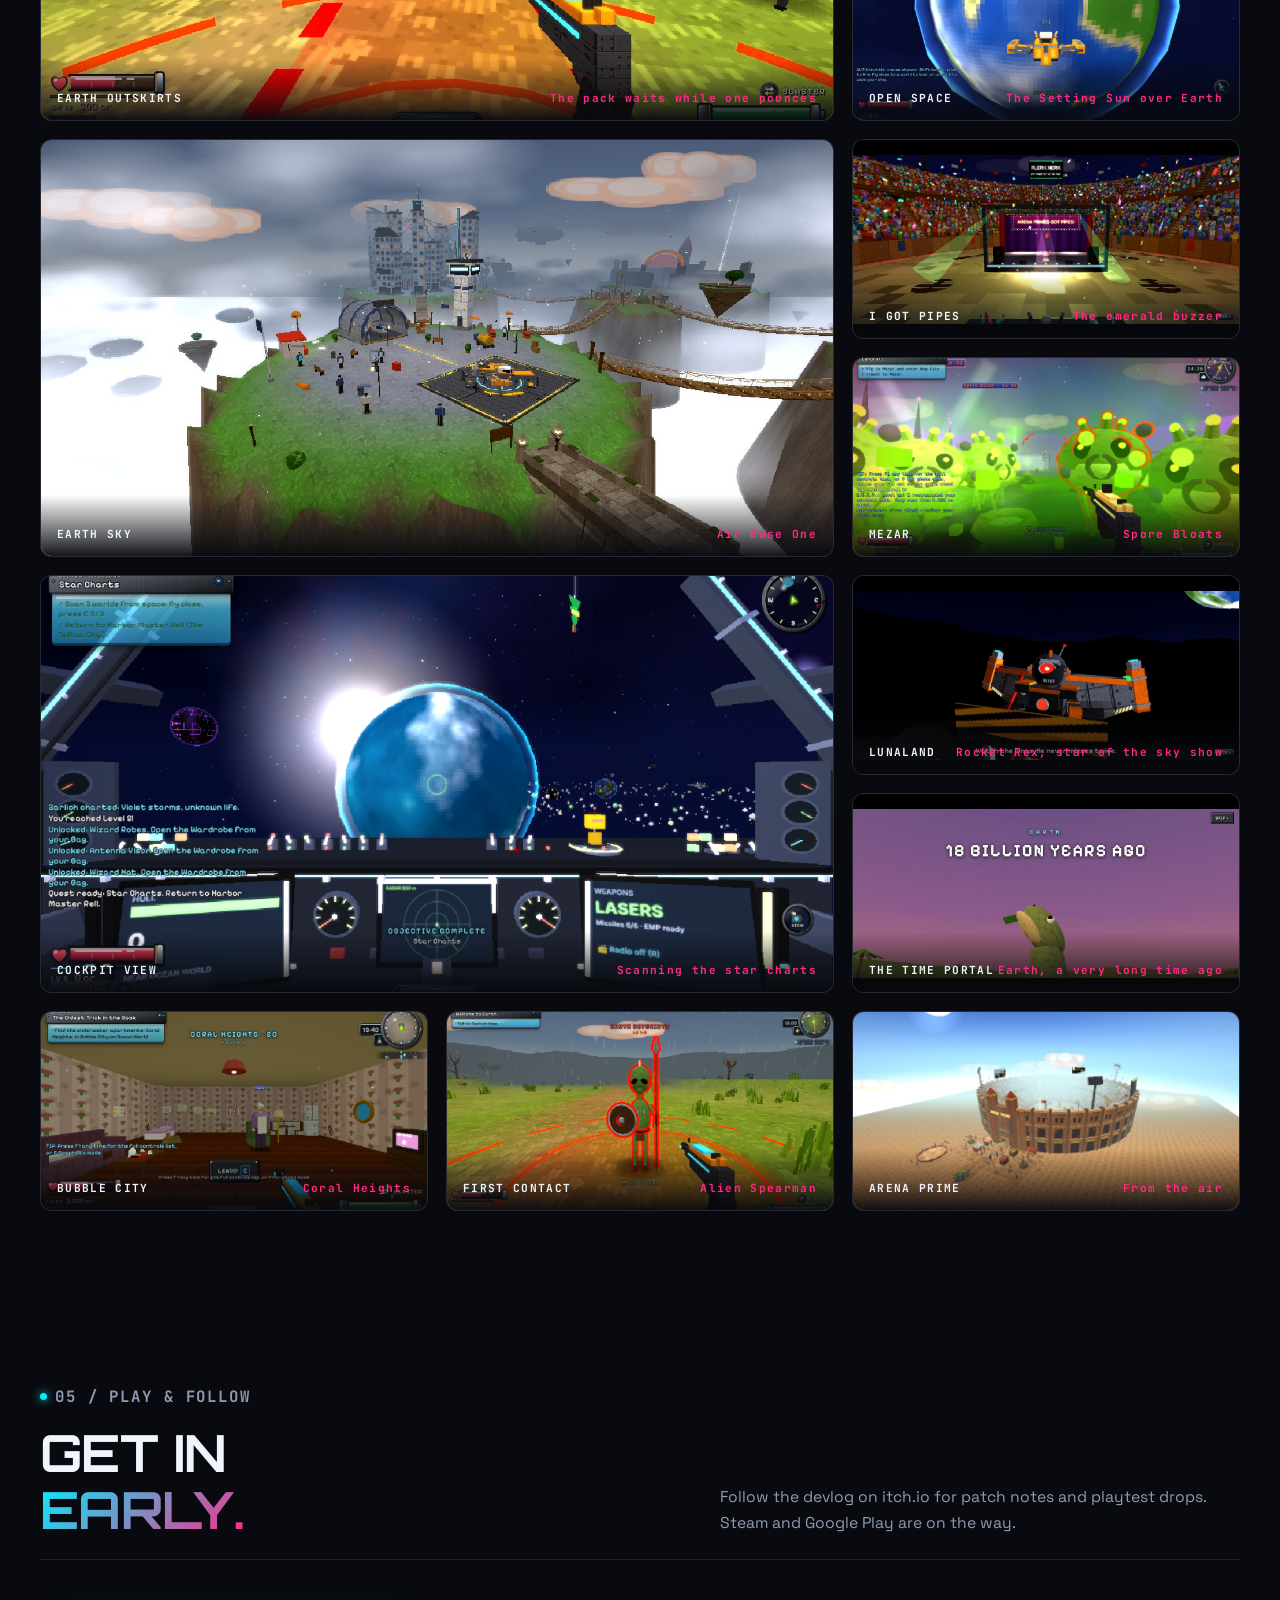
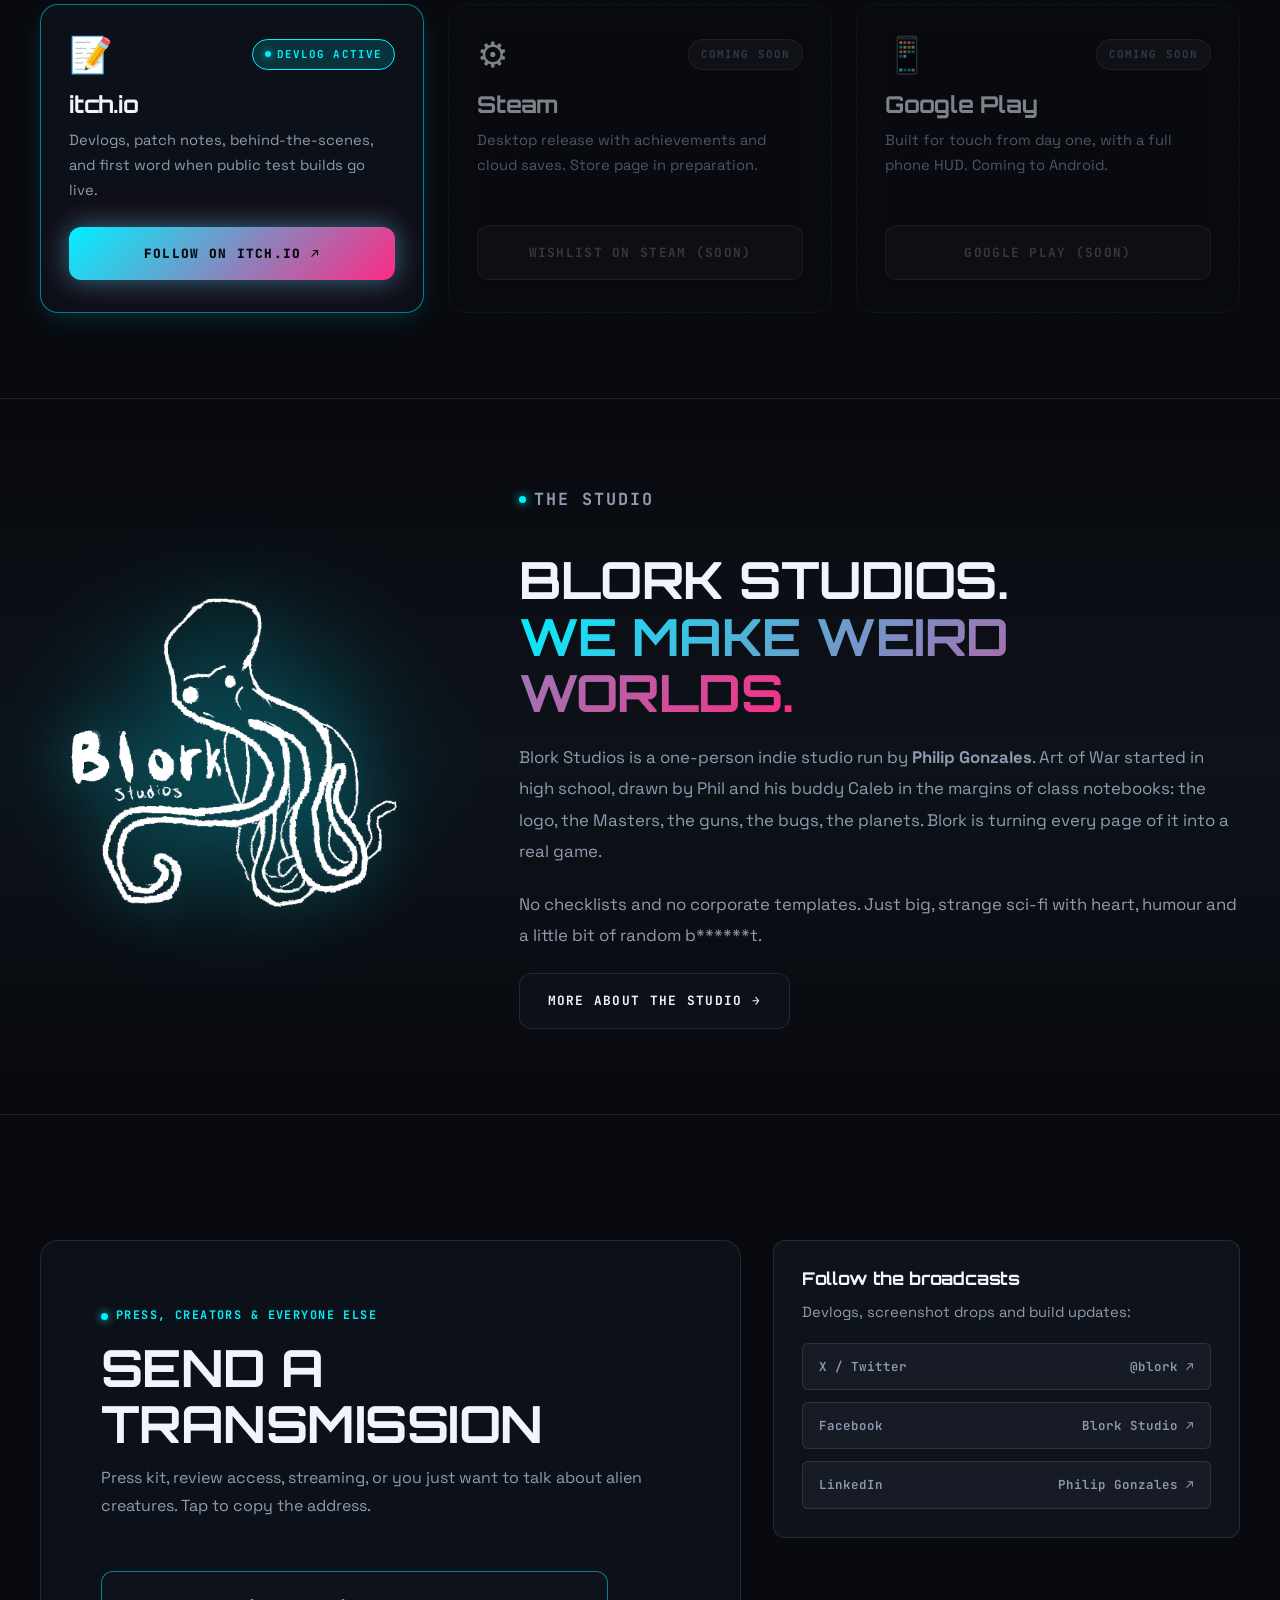
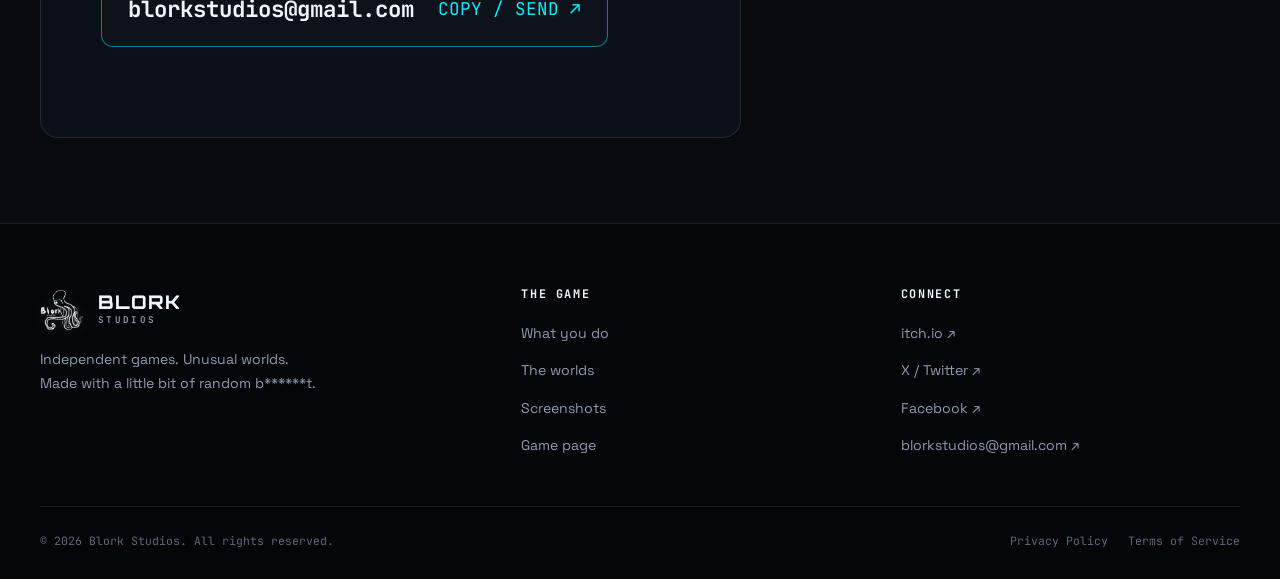
==== commit 947b095c: "Legal: credit Caleb Dingus, list third-party materials and the AI voice, add online/multiplayer term" ====
--- a/index.html
+++ b/index.html
@@ -498,7 +498,7 @@
             <div class="social-link-list">
               <a class="social-link-item" href="https://x.com/blork" target="_blank" rel="noopener"><span>X / Twitter</span><span>@blork ↗</span></a>
               <a class="social-link-item" href="https://www.facebook.com/people/Blork-Studio" target="_blank" rel="noopener"><span>Facebook</span><span>Blork Studio ↗</span></a>
-              <a class="social-link-item" href="https://www.linkedin.com/in/philip-gonzale" target="_blank" rel="noopener"><span>LinkedIn</span><span>Philip Gonzalez ↗</span></a>
+              <a class="social-link-item" href="https://www.linkedin.com/in/philip-gonzale" target="_blank" rel="noopener"><span>LinkedIn</span><span>Philip Gonzales ↗</span></a>
             </div>
           </div>
         </div>
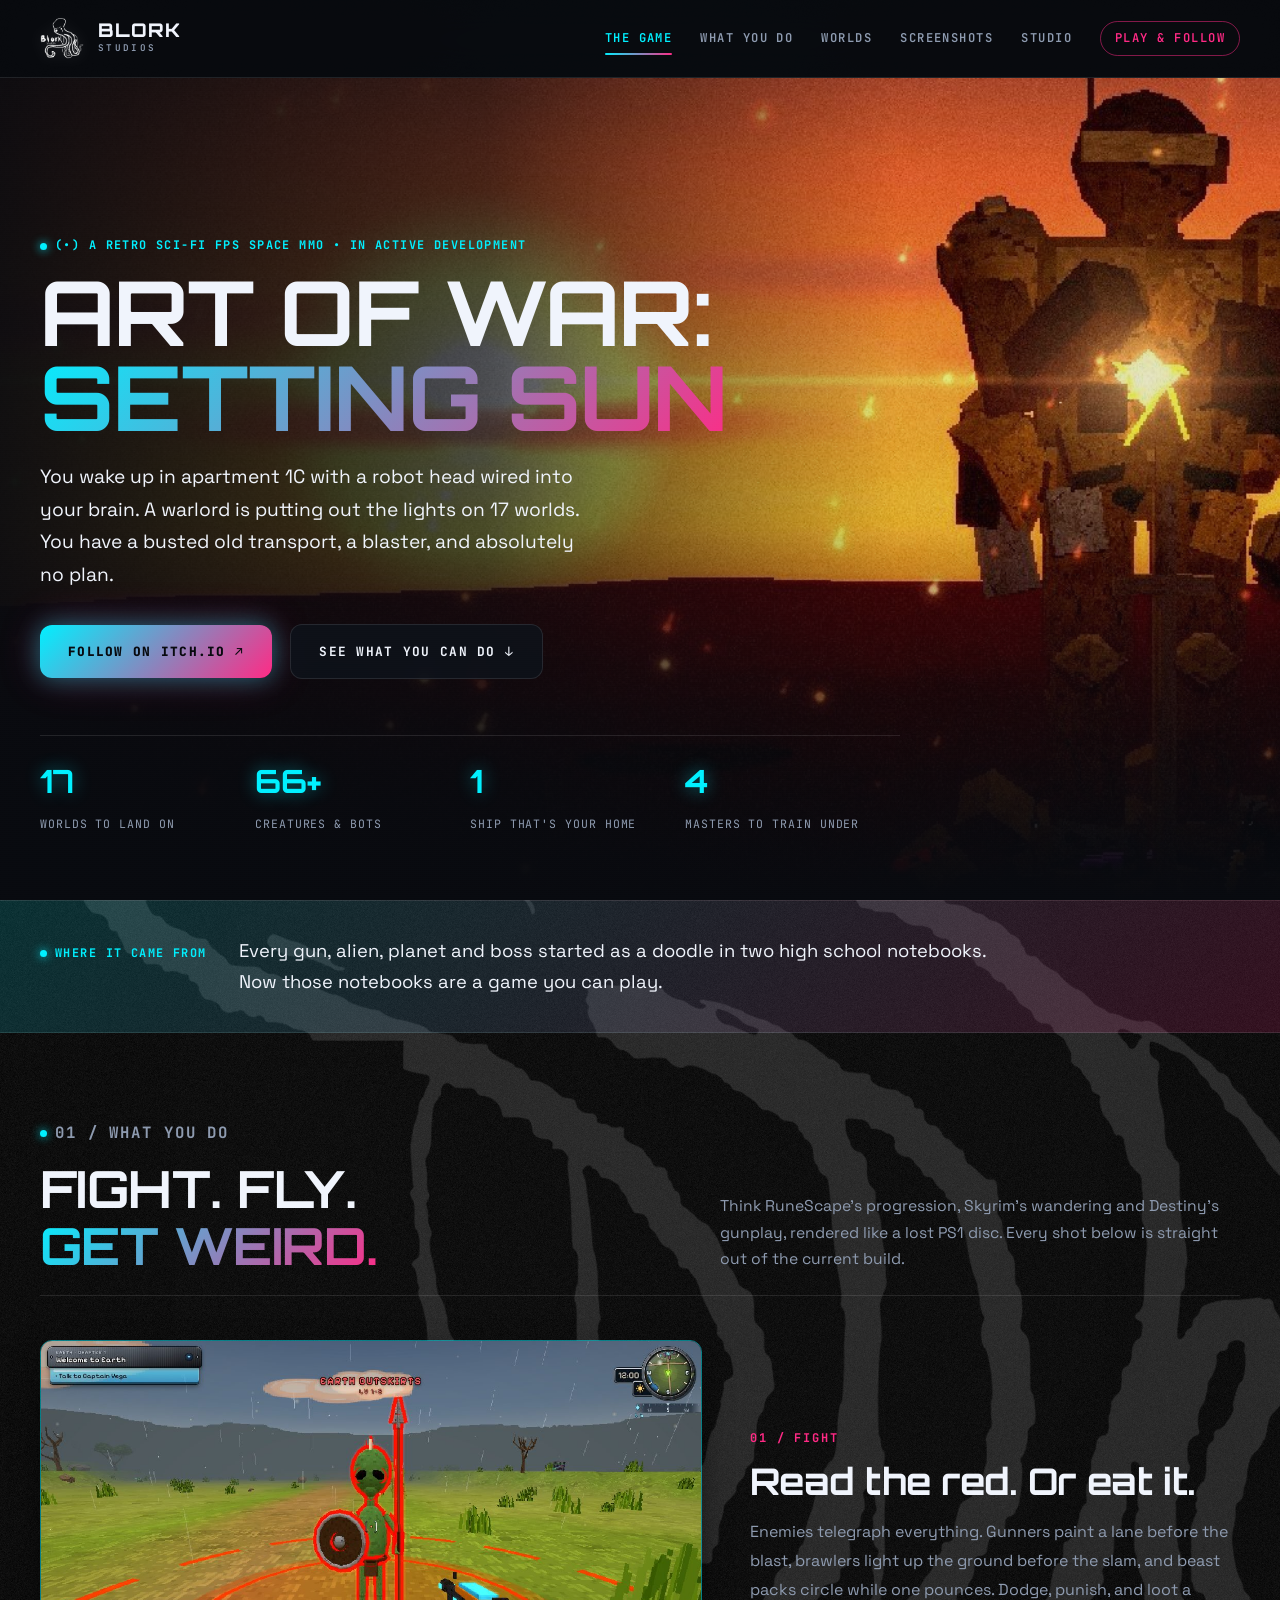
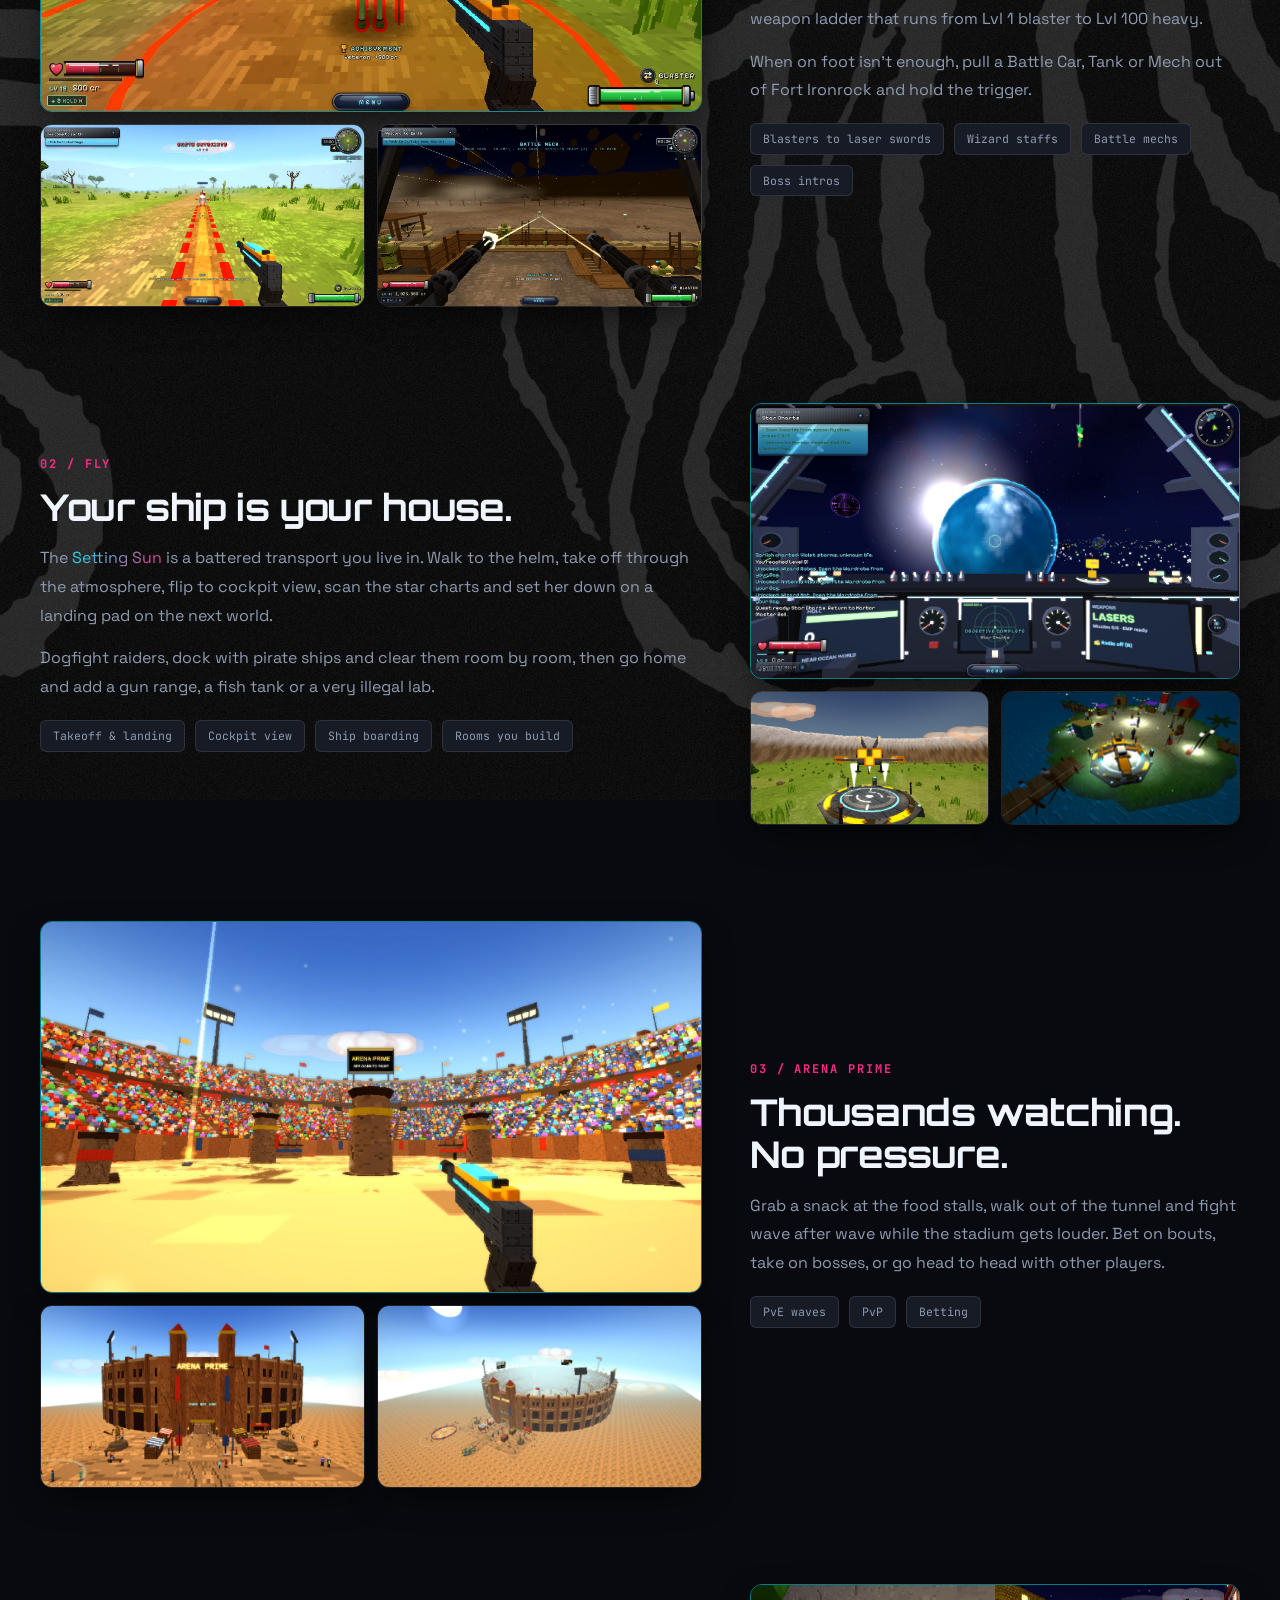
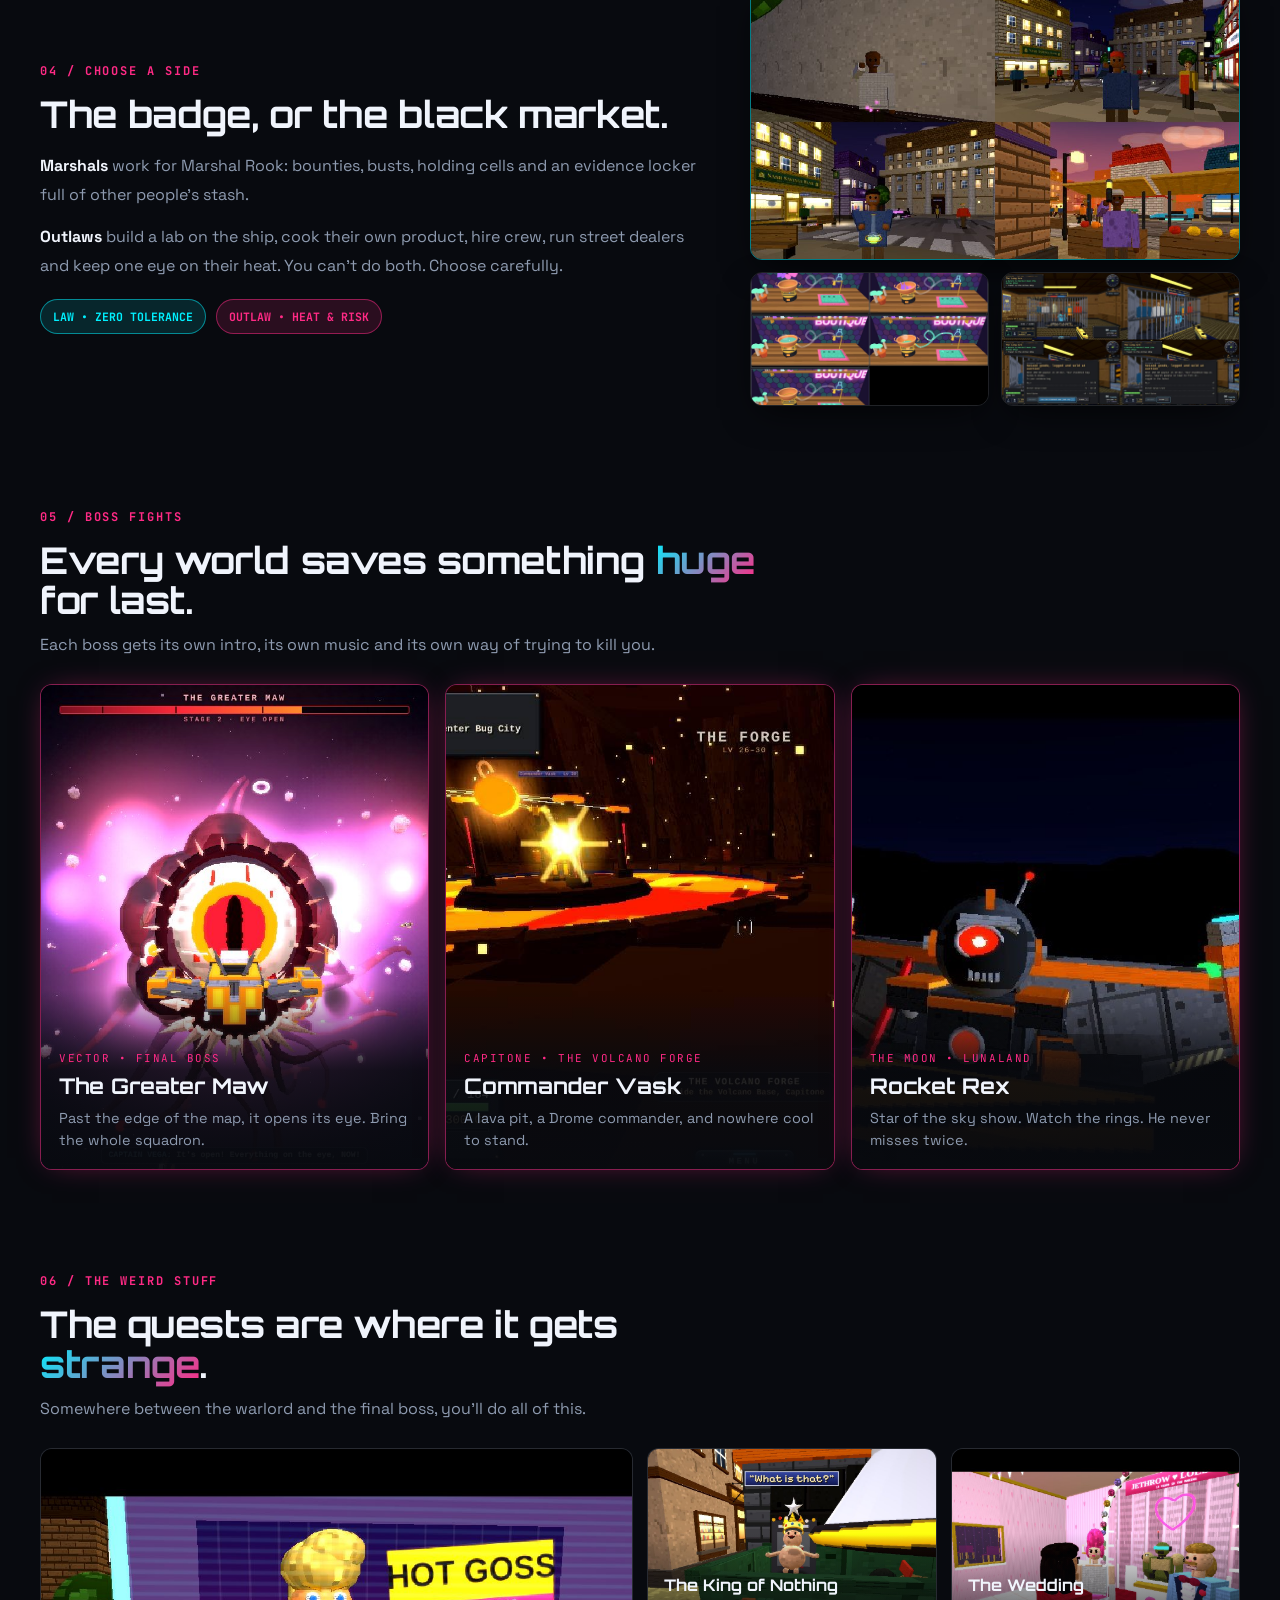
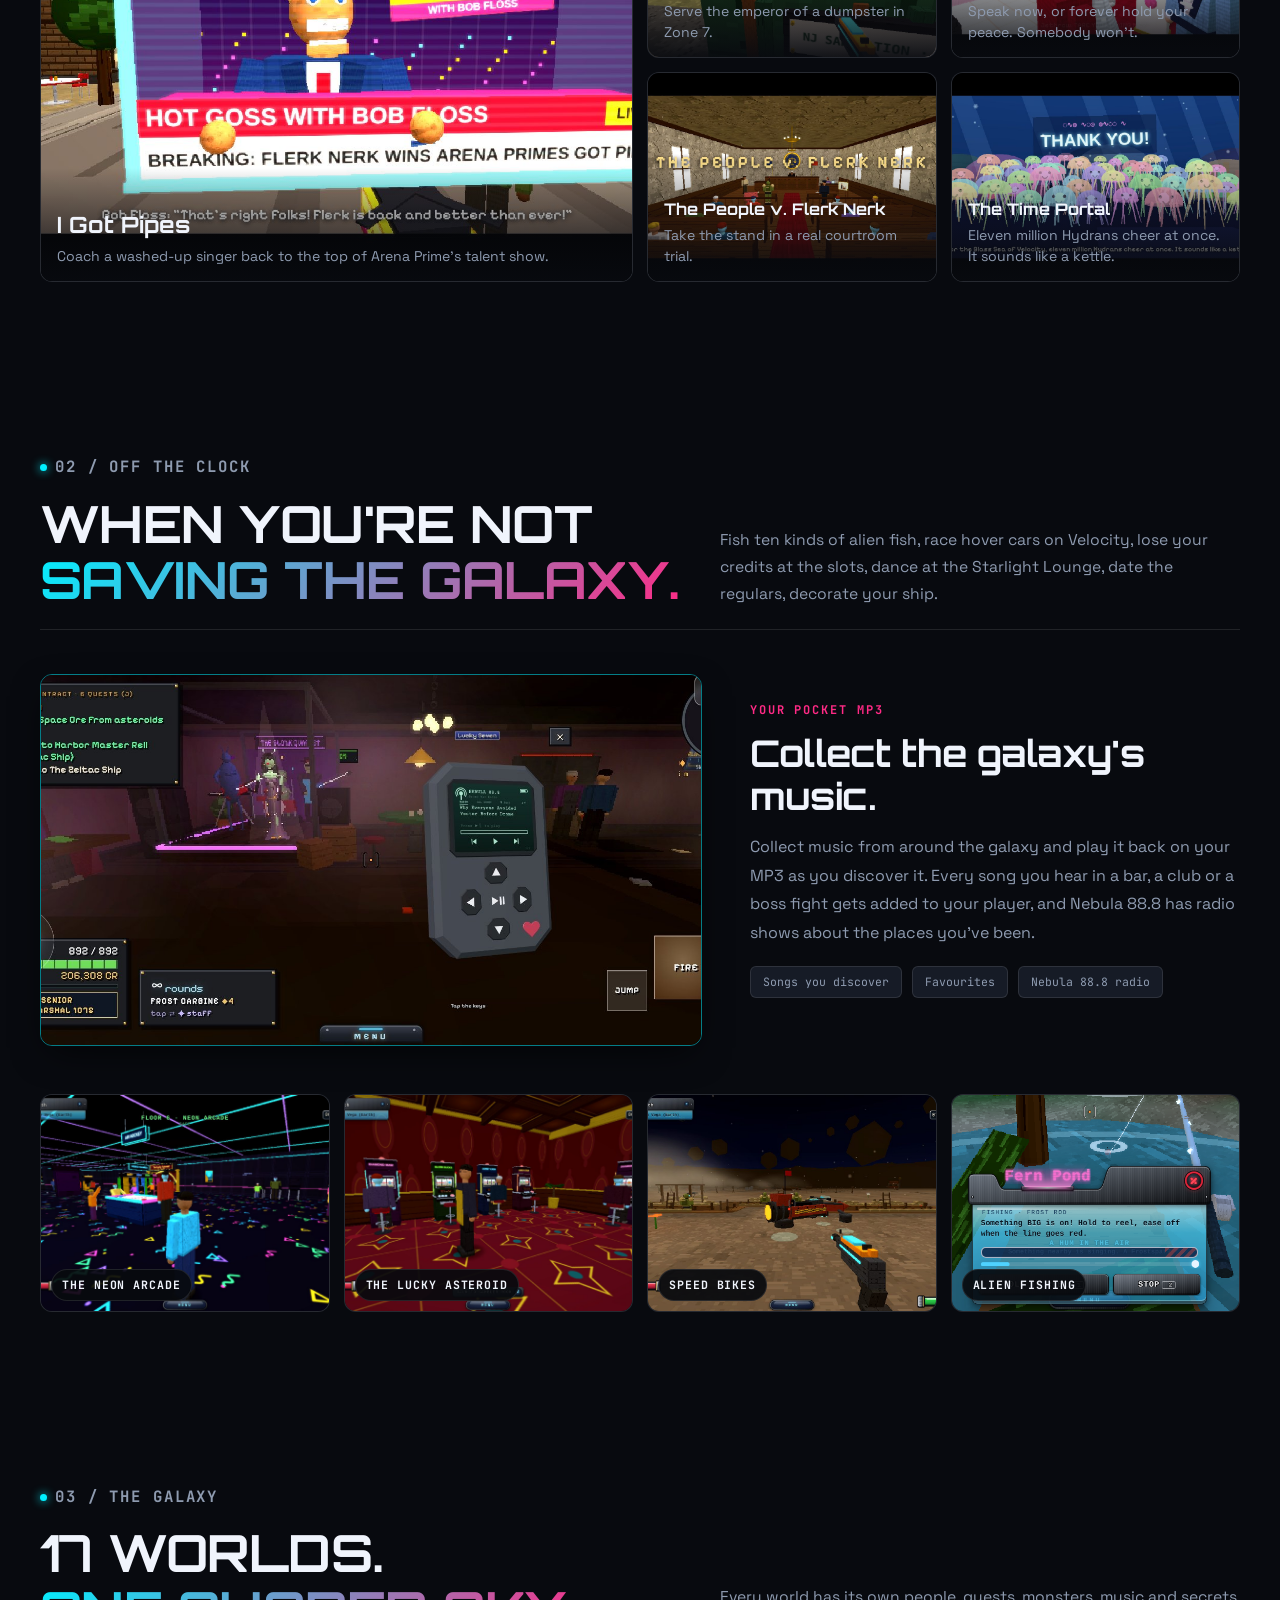
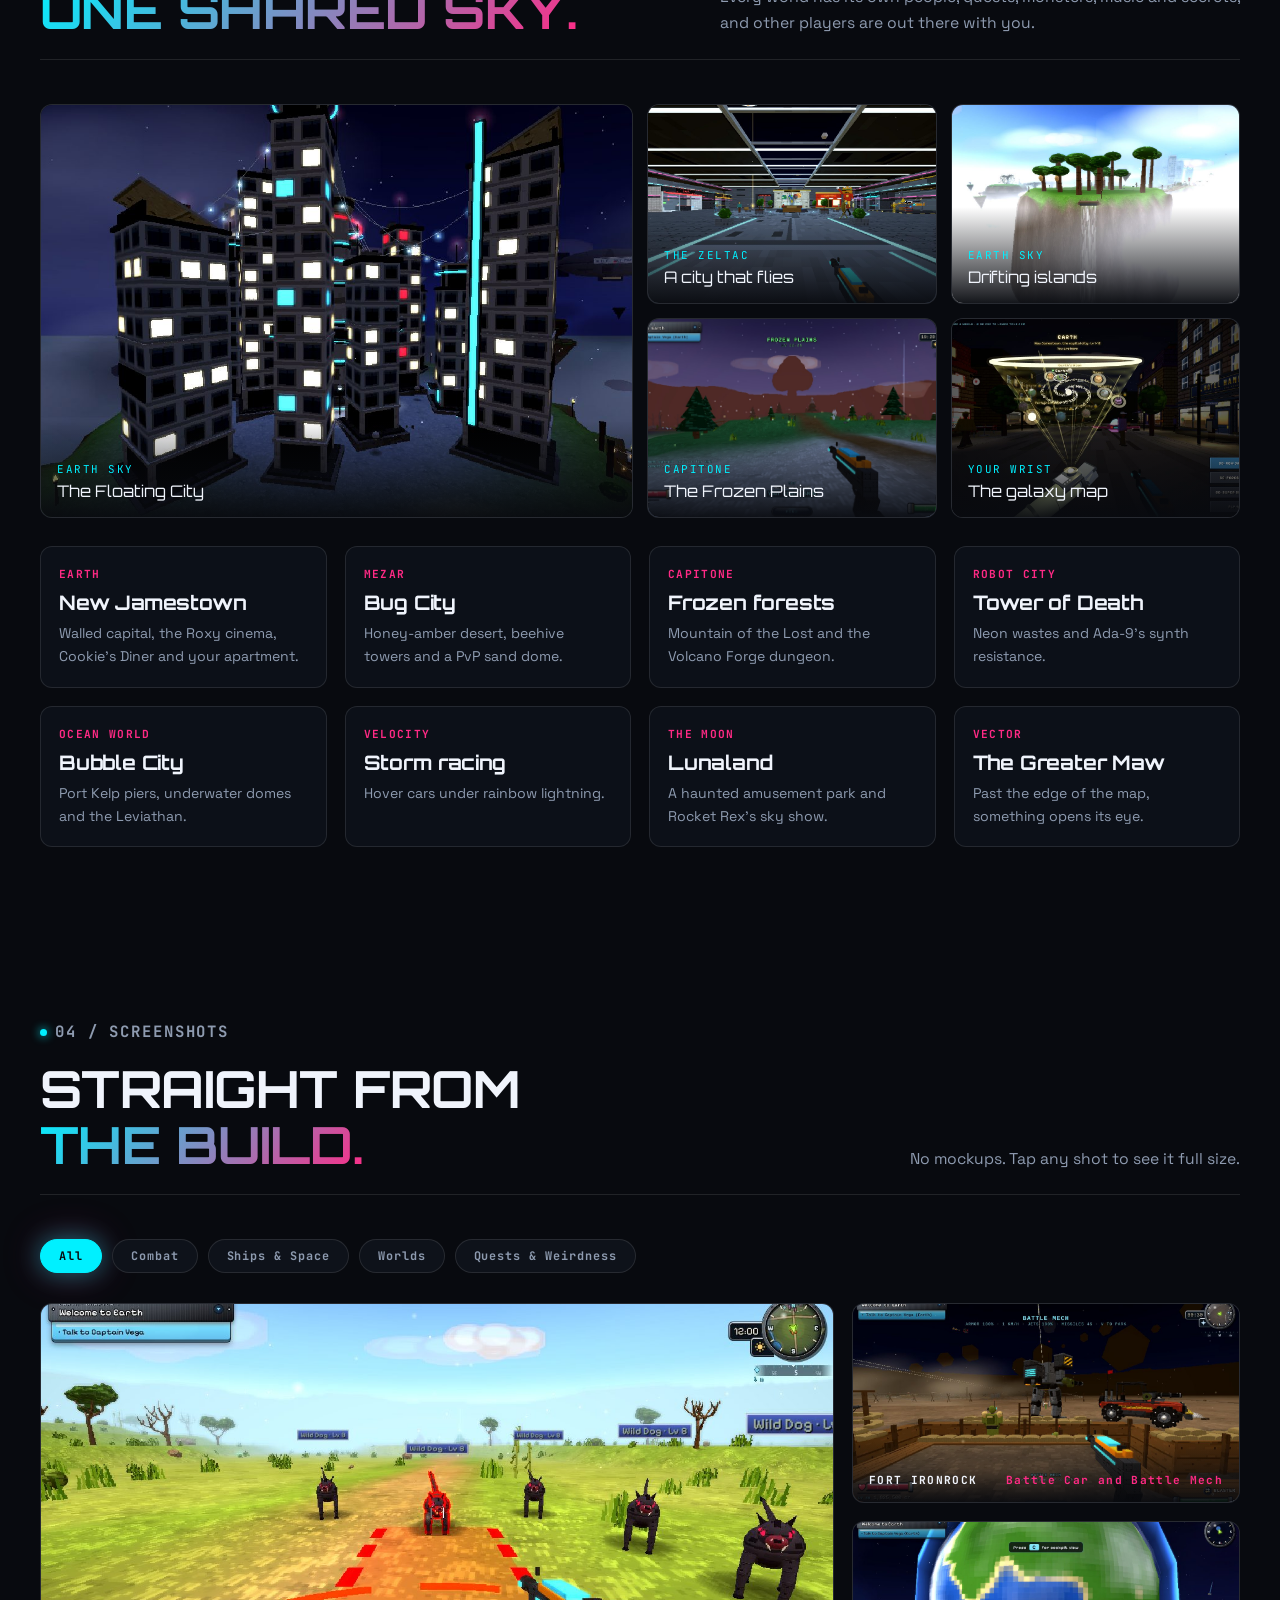
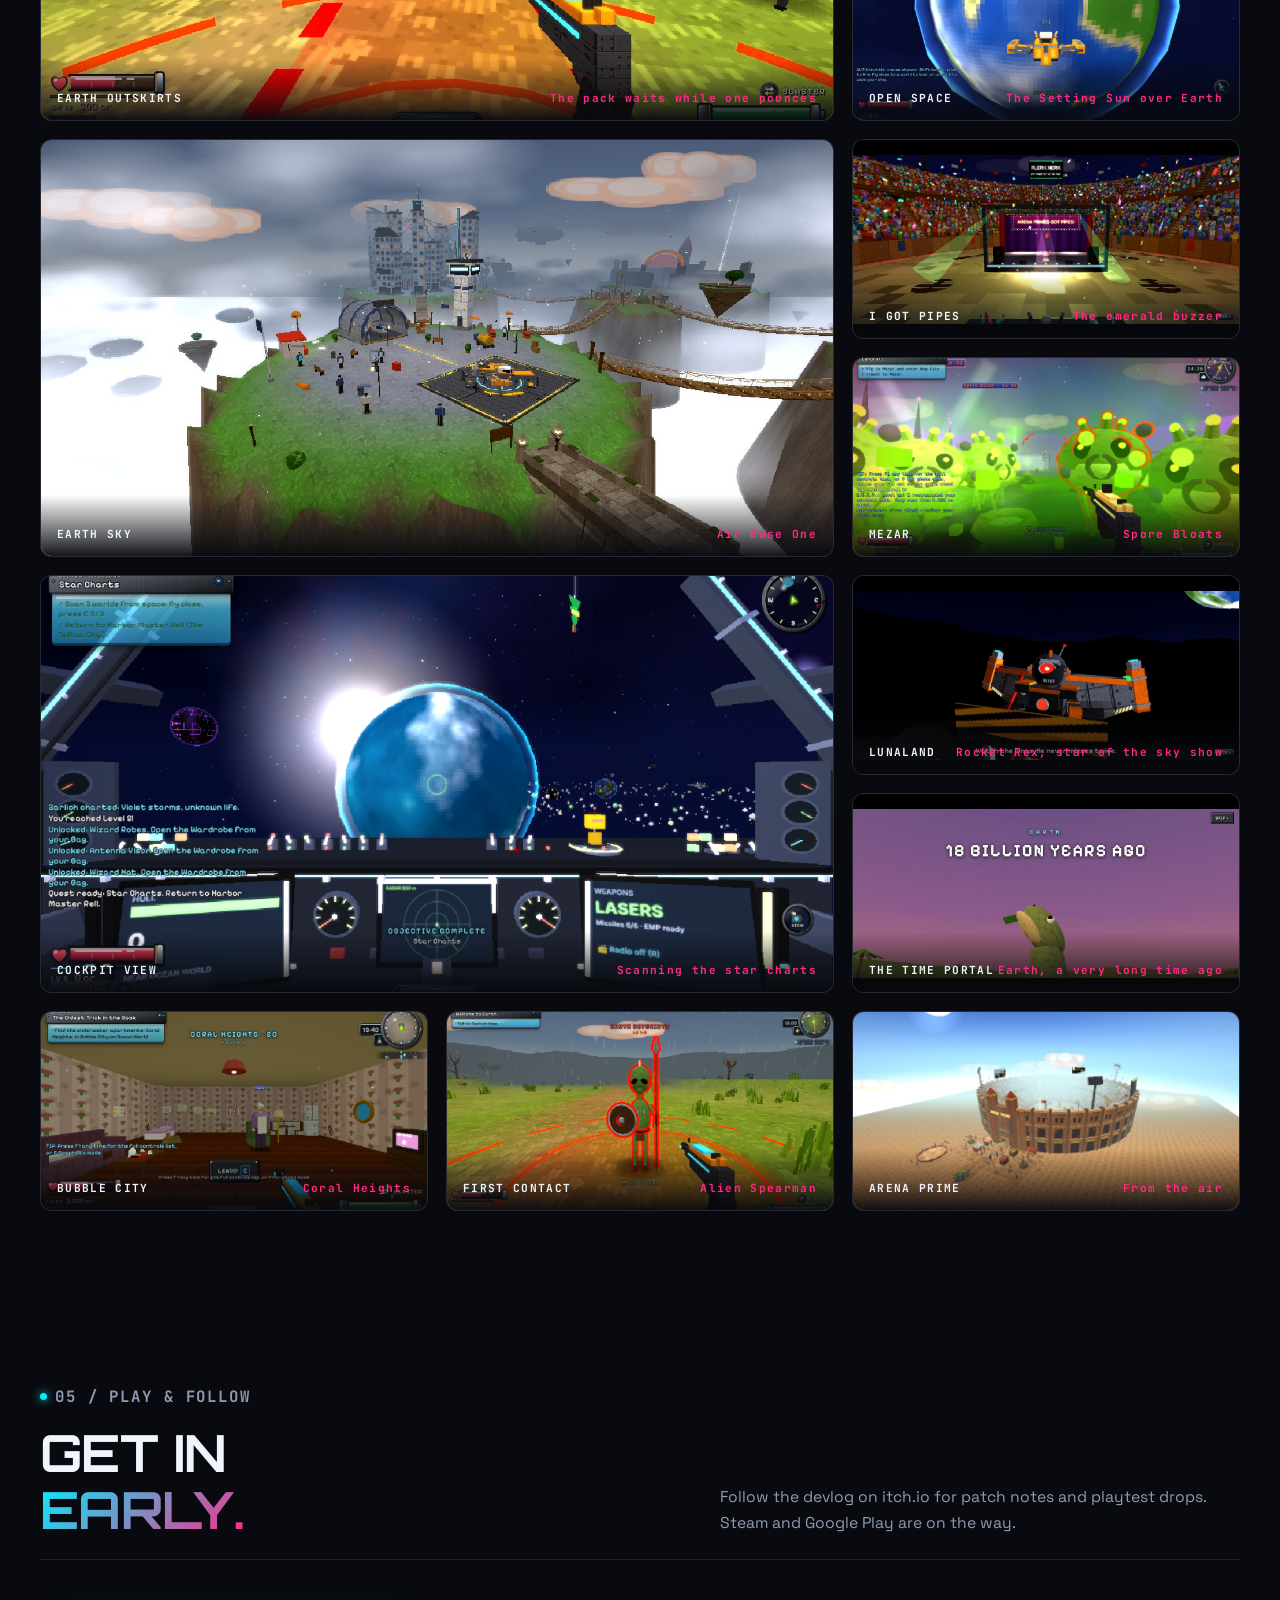
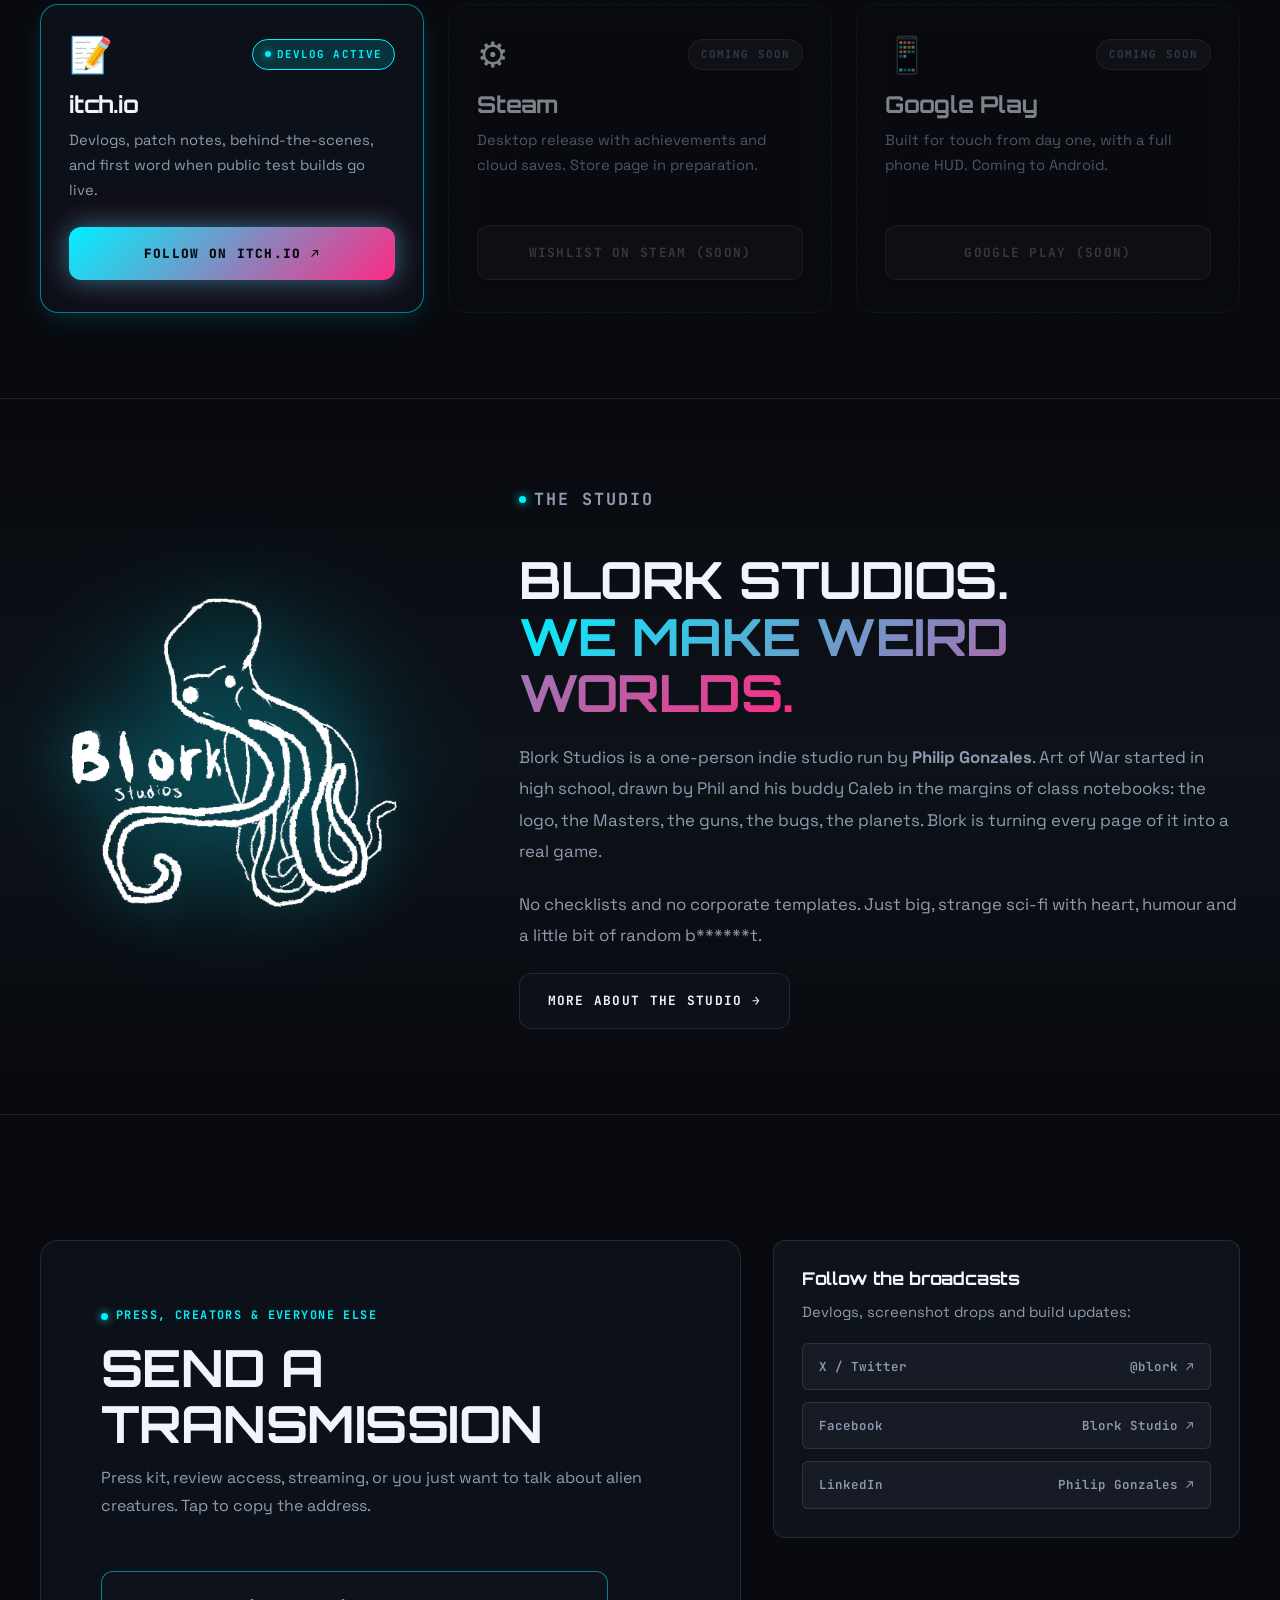
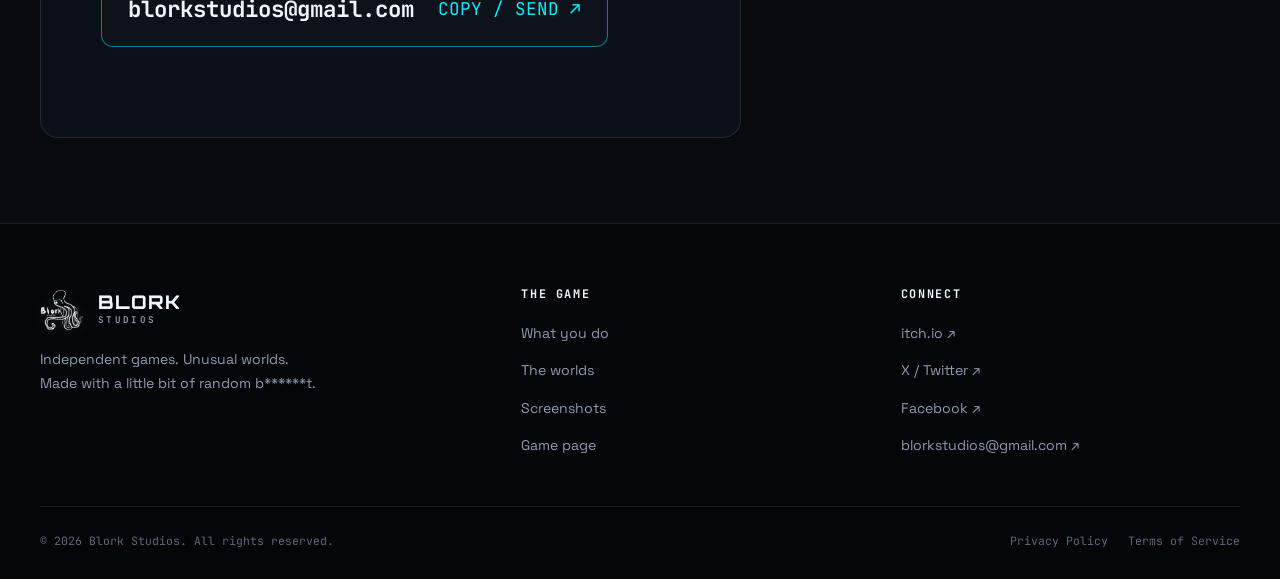
==== commit b1277604: "Hero stats: replace browser/0 installs stat with the 4 Masters Co-Authored-By: Claude Opus 5.5 <nore" ====
--- a/index.html
+++ b/index.html
@@ -61,7 +61,7 @@
           <li><strong>17</strong><span>worlds to land on</span></li>
           <li><strong>66+</strong><span>creatures &amp; bots</span></li>
           <li><strong>1</strong><span>ship that's your home</span></li>
-          <li><strong>0</strong><span>installs, it runs in your browser</span></li>
+          <li><strong>4</strong><span>Masters to train under</span></li>
         </ul>
       </div>
     </section>
